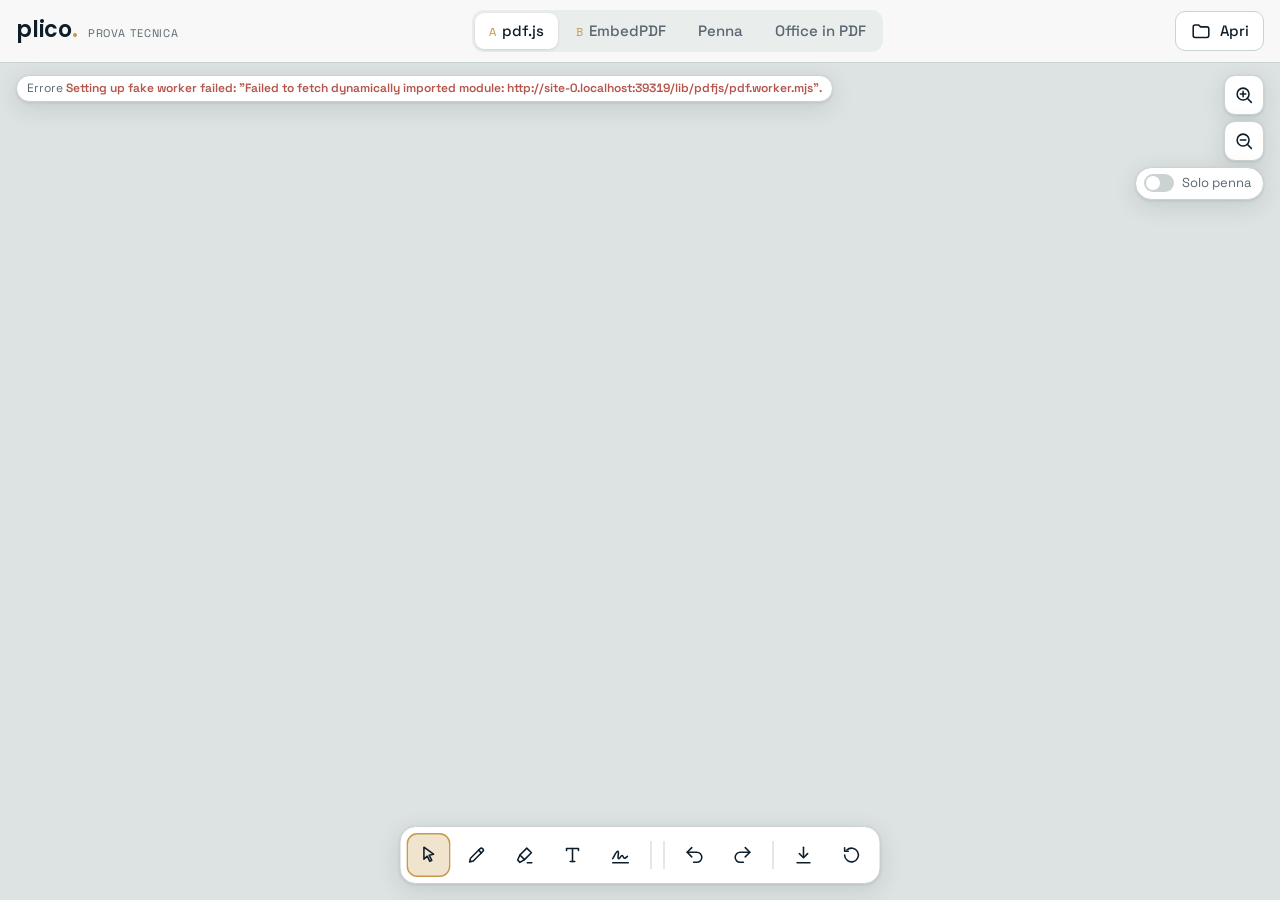
==== index.html @ c438a179 "v1.0" ====
<!doctype html><html><head><meta charset=utf8><meta name=viewport content="width=device-width,initial-scale=1,viewport-fit=cover"><style>:root{color-scheme:light;box-sizing:border-box;padding-top:env(safe-area-inset-top,0px);padding-bottom:env(safe-area-inset-bottom,0px)}html{scroll-padding-top:env(safe-area-inset-top,0px)}body{margin:0;padding:0;font:14px -apple-system,BlinkMacSystemFont,sans-serif;background:#fff;color:#000}img{max-width:100%}[hidden]:not([hidden=until-found i]){display:none!important}</style></head><body>
<title>plico prova tecnica</title>
<link rel="preconnect" href="https://fonts.googleapis.com">
<link rel="preconnect" href="https://fonts.gstatic.com" crossorigin>
<link rel="stylesheet" href="https://fonts.googleapis.com/css2?family=Poppins:wght@600&family=Space+Grotesk:wght@400;500;600&family=Space+Mono&display=swap">
<link rel="stylesheet" href="lib/pdfjs/pdf_viewer.css">
<style>
/* Layout: app a schermo intero. Barra fissa in alto, schede, area di lavoro.
   I visori PDF occupano tutto lo spazio; gli strumenti stanno in una barra flottante in basso. */
:root {
  --bg: #E9EDEC;          /* Nebbia */
  --desk: #DDE3E2;        /* piano su cui stanno i fogli */
  --surface: #F7F8F7;
  --raised: #FFFFFF;
  --ink: #0E1D2A;         /* Inchiostro */
  --mute: #5A6670;
  --line: #CAD2D2;
  --accent: #C99A4E;      /* Ottone */
  --accent-soft: #F0E4CE;
  --on-accent: #0E1D2A;
  --ok: #2F9184;          /* Verderame, solo stato */
  --warn: #B4544A;        /* Ruggine, solo stato */
  --shadow: 0 6px 24px rgba(14, 29, 42, .12), 0 1px 3px rgba(14, 29, 42, .10);
  --f-ui: "Space Grotesk", system-ui, sans-serif;
  --f-mono: "Space Mono", ui-monospace, monospace;
  --f-mark: "Poppins", "Space Grotesk", sans-serif;
  --r: 10px;
}
@media (prefers-color-scheme: dark) {
  :root:not([data-theme="light"]) {
    --bg: #0E1D2A; --desk: #0A1621; --surface: #13263A; --raised: #193049; --ink: #E9EDEC; --mute: #93A1AB;
    --line: #29405A; --accent: #E8A867; --accent-soft: #3A3226; --on-accent: #0E1D2A; --ok: #4FB3A5; --warn: #D47A70;
    --shadow: 0 6px 24px rgba(0, 0, 0, .45), 0 1px 3px rgba(0, 0, 0, .4); color-scheme: dark;
  }
}
:root[data-theme="dark"] {
  --bg: #0E1D2A; --desk: #0A1621; --surface: #13263A; --raised: #193049; --ink: #E9EDEC; --mute: #93A1AB;
  --line: #29405A; --accent: #E8A867; --accent-soft: #3A3226; --on-accent: #0E1D2A; --ok: #4FB3A5; --warn: #D47A70;
  --shadow: 0 6px 24px rgba(0, 0, 0, .45), 0 1px 3px rgba(0, 0, 0, .4); color-scheme: dark;
}
[hidden] { display: none !important; }
html, body { height: 100%; }
body { margin: 0; background: var(--bg); color: var(--ink); font: 15px/1.45 var(--f-ui); overflow: hidden; -webkit-tap-highlight-color: transparent; }
button, input, select { font: inherit; color: inherit; }
button { cursor: pointer; }
:focus-visible { outline: 2px solid var(--accent); outline-offset: 2px; }
svg.i { width: 22px; height: 22px; fill: none; stroke: currentColor; stroke-width: 1.7; stroke-linecap: round; stroke-linejoin: round; flex: none; }

.app { height: 100%; display: grid; grid-template-rows: auto minmax(0, 1fr); grid-template-columns: minmax(0, 1fr); }
.top { display: flex; align-items: center; gap: 12px; padding: 10px 16px; background: var(--surface); border-bottom: 1px solid var(--line); flex-wrap: wrap; position: relative; z-index: 5; }
.brand { display: flex; align-items: baseline; gap: 10px; min-width: 0; }
.mark { font: 600 22px/1 var(--f-mark); letter-spacing: -.01em; }
.mark b { color: var(--accent); font-weight: 600; }
.tag { font-size: 11px; letter-spacing: .08em; text-transform: uppercase; color: var(--mute); }
.tabs { display: flex; gap: 4px; padding: 3px; background: var(--bg); border-radius: 12px; margin-inline: auto; overflow-x: auto; max-width: 100%; }
.tabs button { border: 0; background: none; padding: 7px 14px; border-radius: 9px; white-space: nowrap; color: var(--mute); font-weight: 500; }
.tabs button[aria-selected="true"] { background: var(--raised); color: var(--ink); box-shadow: 0 1px 3px rgba(14,29,42,.12); }
.tabs .k { font-family: var(--f-mono); font-size: 12px; color: var(--accent); margin-right: 6px; }
.btn { display: inline-flex; align-items: center; gap: 8px; border: 1px solid var(--line); background: var(--raised); border-radius: 10px; padding: 8px 14px; font-weight: 500; }
.btn:hover { border-color: var(--accent); }
.btn.primary { background: var(--accent); border-color: var(--accent); color: var(--on-accent); }
.btn.small { padding: 5px 10px; font-size: 13px; border-radius: 8px; }
.btn[disabled] { opacity: .45; cursor: default; }
@media (max-width: 720px) { .tabs { order: 3; width: 100%; margin: 0; } .top .open { margin-left: auto; } }

main { position: relative; z-index: 0; isolation: isolate; min-height: 0; min-width: 0; }
.panel { position: absolute; inset: 0; display: none; }
.panel.on { display: block; }

/* Visore A */
.desk { position: absolute; inset: 0; background: var(--desk); }
#a-scroll { position: absolute; inset: 0; overflow: auto; }
#a-scroll .pdfViewer { padding-block: 16px 120px; }
#a-scroll .pdfViewer .page { box-shadow: 0 1px 4px rgba(14,29,42,.18); border: 0; margin: 12px auto; }
.solo-penna .annotationEditorLayer, .solo-penna .annotationEditorLayer * { touch-action: none !important; }
.status { position: absolute; top: 12px; left: 16px; z-index: 4; display: flex; gap: 8px; flex-wrap: wrap; max-width: calc(100% - 32px); pointer-events: none; }
.chip { background: var(--raised); border: 1px solid var(--line); border-radius: 999px; padding: 4px 10px; font-size: 12px; color: var(--mute); box-shadow: var(--shadow); pointer-events: auto; }
.chip b { color: var(--ink); font-weight: 600; font-variant-numeric: tabular-nums; }
.chip.ok b { color: var(--ok); }
.chip.warn b { color: var(--warn); }

.dock { position: absolute; left: 50%; bottom: 16px; transform: translateX(-50%); z-index: 6; display: flex; align-items: center; gap: 4px; padding: 6px; background: var(--raised); border: 1px solid var(--line); border-radius: 16px; box-shadow: var(--shadow); max-width: calc(100% - 32px); overflow-x: auto; }
.tool { border: 0; background: none; width: 44px; height: 44px; border-radius: 11px; display: grid; place-items: center; color: var(--ink); flex: none; }
.tool:hover { background: var(--bg); }
.tool[aria-pressed="true"] { background: var(--accent-soft); color: var(--ink); box-shadow: inset 0 0 0 1.5px var(--accent); }
.sep { width: 1px; height: 28px; background: var(--line); margin: 0 4px; flex: none; }
.sw { width: 28px; height: 28px; border-radius: 50%; border: 2px solid var(--raised); box-shadow: 0 0 0 1px var(--line); flex: none; padding: 0; }
.sw[aria-pressed="true"] { box-shadow: 0 0 0 2px var(--accent); }
.thick { width: 36px; height: 44px; border: 0; background: none; border-radius: 10px; display: grid; place-items: center; flex: none; }
.thick i { display: block; width: 18px; border-radius: 4px; background: var(--ink); }
.thick[aria-pressed="true"] { background: var(--accent-soft); }
.side { position: absolute; top: 12px; right: 16px; z-index: 4; display: flex; flex-direction: column; align-items: flex-end; gap: 6px; }
.side .tool { background: var(--raised); border: 1px solid var(--line); box-shadow: var(--shadow); width: 40px; height: 40px; }
.toggle { display: flex; align-items: center; gap: 8px; font-size: 13px; color: var(--mute); background: var(--raised); border: 1px solid var(--line); border-radius: 999px; padding: 6px 12px 6px 8px; box-shadow: var(--shadow); cursor: pointer; user-select: none; }
.toggle input { appearance: none; width: 30px; height: 18px; border-radius: 9px; background: var(--line); position: relative; margin: 0; cursor: pointer; transition: background .15s; }
.toggle input::after { content: ""; position: absolute; top: 2px; left: 2px; width: 14px; height: 14px; border-radius: 50%; background: var(--raised); transition: transform .15s; }
.toggle input:checked { background: var(--accent); }
.toggle input:checked::after { transform: translateX(12px); }

/* Visore B */
#b-host { position: absolute; inset: 0; }
#b-host > * { height: 100%; }

/* Penna */
.pen { position: absolute; inset: 0; display: grid; grid-template-columns: 300px 1fr; gap: 16px; padding: 16px; overflow: auto; }
@media (max-width: 760px) { .pen { grid-template-columns: 1fr; grid-template-rows: auto minmax(420px, 1fr); } }
.card { background: var(--surface); border: 1px solid var(--line); border-radius: 14px; padding: 16px; min-width: 0; }
.card h2 { font: 600 13px/1.2 var(--f-ui); letter-spacing: .08em; text-transform: uppercase; color: var(--mute); margin: 0 0 12px; }
.read { display: grid; grid-template-columns: auto 1fr; gap: 6px 14px; font-size: 14px; margin: 0; }
.read dt { color: var(--mute); }
.read dd { margin: 0; font-family: var(--f-mono); font-size: 13px; font-variant-numeric: tabular-nums; text-align: right; }
.bar { height: 6px; border-radius: 3px; background: var(--bg); overflow: hidden; margin-top: 4px; grid-column: 1 / -1; }
.bar i { display: block; height: 100%; width: 0; background: var(--accent); transition: width .05s linear; }
.flag { display: inline-block; padding: 1px 8px; border-radius: 999px; font-family: var(--f-ui); font-size: 12px; background: var(--bg); color: var(--mute); }
.flag.on { background: var(--accent-soft); color: var(--ink); box-shadow: inset 0 0 0 1px var(--accent); }
.try { margin: 14px 0 0; padding: 12px 0 0 18px; border-top: 1px solid var(--line); font-size: 13.5px; color: var(--mute); display: grid; gap: 6px; }
.pad-wrap { position: relative; background: var(--raised); border: 1px solid var(--line); border-radius: 14px; overflow: hidden; min-height: 360px; }
.pad-wrap canvas { position: absolute; inset: 0; width: 100%; height: 100%; touch-action: none; }
.pad-bar { position: absolute; top: 10px; left: 10px; right: 10px; display: flex; gap: 8px; flex-wrap: wrap; z-index: 2; pointer-events: none; }
.pad-bar > * { pointer-events: auto; }
.pad-hint { position: absolute; inset: auto 0 14px; text-align: center; color: var(--mute); font-size: 13px; pointer-events: none; }
.ruled { background-image: repeating-linear-gradient(to bottom, transparent 0 31px, var(--line) 31px 32px); background-position: 0 60px; }

/* Office */
.office { position: absolute; inset: 0; overflow: auto; padding: 16px; }
.office-in { max-width: 980px; margin: 0 auto; display: grid; gap: 16px; }
.lead { margin: 0; color: var(--mute); max-width: 68ch; }
.lead strong { color: var(--ink); font-weight: 600; }
.row-opts { display: flex; gap: 10px; flex-wrap: wrap; align-items: center; }
.groups { display: grid; grid-template-columns: repeat(auto-fit, minmax(270px, 1fr)); gap: 16px; }
.grp h3 { margin: 0 0 10px; font: 600 15px/1.2 var(--f-ui); display: flex; align-items: center; gap: 8px; }
.fmt { font: 600 10px/1 var(--f-mono); padding: 4px 6px; border-radius: 5px; color: #fff; letter-spacing: .04em; }
.fmt.docx { background: #3B6AA8; } .fmt.xlsx { background: #2F8259; } .fmt.pptx { background: #C0603D; }
.ex { display: grid; grid-template-columns: 1fr auto; gap: 2px 10px; padding: 10px 0; border-top: 1px solid var(--line); align-items: center; }
.ex:first-of-type { border-top: 0; }
.ex b { font-weight: 500; }
.ex small { color: var(--mute); font-size: 12.5px; grid-column: 1; }
.ex .btn { grid-row: 1 / 3; grid-column: 2; }
.res { display: grid; gap: 10px; }
.res-head { display: flex; align-items: center; gap: 10px; flex-wrap: wrap; }
.res-head h3 { margin: 0; font: 600 16px/1.3 var(--f-ui); }
.kpis { display: flex; gap: 8px; flex-wrap: wrap; }
.warns { margin: 0; padding: 0; list-style: none; display: grid; gap: 4px; font-size: 13px; max-height: 220px; overflow: auto; }
.warns li { display: grid; grid-template-columns: 110px 1fr; gap: 10px; padding: 6px 10px; background: var(--bg); border-radius: 8px; }
.warns li span { color: var(--mute); }
.warns li code { font-family: var(--f-mono); font-size: 12px; overflow-wrap: anywhere; }
.spin { width: 16px; height: 16px; border-radius: 50%; border: 2px solid var(--line); border-top-color: var(--accent); animation: sp 0.8s linear infinite; }
@keyframes sp { to { transform: rotate(360deg); } }
.src { font-size: 12.5px; color: var(--mute); margin: 0; }

/* Fogli modali */
.scrim { position: fixed; inset: 0; background: rgba(14, 29, 42, .35); z-index: 20; display: grid; place-items: center; padding: 16px; }
.sheet { background: var(--surface); border: 1px solid var(--line); border-radius: 16px; box-shadow: var(--shadow); width: min(460px, 100%); padding: 18px; display: grid; gap: 12px; max-height: 100%; overflow: auto; }
.sheet h2 { margin: 0; font: 600 18px/1.3 var(--f-ui); }
.choice { display: grid; grid-template-columns: auto 1fr; gap: 2px 12px; text-align: left; border: 1px solid var(--line); background: var(--raised); border-radius: 12px; padding: 12px 14px; align-items: center; }
.choice:hover { border-color: var(--accent); }
.choice svg { grid-row: 1 / 3; color: var(--accent); }
.choice small { color: var(--mute); }
.sig-pad { position: relative; height: 200px; background: var(--raised); border: 1px solid var(--line); border-radius: 12px; overflow: hidden; }
.sig-pad canvas { position: absolute; inset: 0; width: 100%; height: 100%; touch-action: none; }
.sig-pad::after { content: ""; position: absolute; left: 24px; right: 24px; bottom: 48px; border-bottom: 1px dashed var(--line); pointer-events: none; }
.sheet-actions { display: flex; gap: 8px; justify-content: flex-end; flex-wrap: wrap; }
.saved-sig { background: #fff; border: 1px solid var(--line); border-radius: 10px; padding: 8px; display: grid; place-items: center; min-height: 70px; }
.saved-sig img { max-height: 64px; }
.toast { position: fixed; left: 50%; bottom: 90px; transform: translateX(-50%); background: var(--ink); color: var(--bg); padding: 10px 16px; border-radius: 10px; font-size: 14px; z-index: 30; max-width: calc(100% - 32px); box-shadow: var(--shadow); }
@media (prefers-reduced-motion: reduce) { * { transition: none !important; animation: none !important; } }
</style>

<svg width="0" height="0" style="position:absolute" aria-hidden="true">
  <symbol id="i-read" viewBox="0 0 24 24"><path d="M7 3.5l10.5 7.6-4.8 1.1 2.9 5.6-2.1 1.1-2.9-5.6L7 16.6z"/></symbol>
  <symbol id="i-pen" viewBox="0 0 24 24"><path d="M4.5 19.5l4-1 10.3-10.3a2.1 2.1 0 0 0-3-3L5.5 15.5z"/><path d="M14.3 6.7l3 3"/></symbol>
  <symbol id="i-mark" viewBox="0 0 24 24"><path d="M14.5 4.5l5 5-7.5 7.5-5-5z"/><path d="M7 12l-2.5 5.5L7 20l5-3"/><path d="M15 20.5h5"/></symbol>
  <symbol id="i-text" viewBox="0 0 24 24"><path d="M5.5 7V5h13v2"/><path d="M12 5v14"/><path d="M9.5 19h5"/></symbol>
  <symbol id="i-sign" viewBox="0 0 24 24"><path d="M3.5 16c2-3.2 3.8-8 5.6-8 1.9 0-1.1 8 1 8 1.6 0 2-3.5 3.7-3.5 1.4 0 .9 3 2.6 3 1.2 0 2-1 3.1-2"/><path d="M3.5 20.5h17"/></symbol>
  <symbol id="i-undo" viewBox="0 0 24 24"><path d="M9 14L4 9l5-5"/><path d="M4 9h10.5a5.5 5.5 0 0 1 0 11H11"/></symbol>
  <symbol id="i-redo" viewBox="0 0 24 24"><path d="M15 14l5-5-5-5"/><path d="M20 9H9.5a5.5 5.5 0 0 0 0 11H13"/></symbol>
  <symbol id="i-save" viewBox="0 0 24 24"><path d="M12 3.5v11"/><path d="M7.5 10.5l4.5 4.5 4.5-4.5"/><path d="M5 20.5h14"/></symbol>
  <symbol id="i-reopen" viewBox="0 0 24 24"><path d="M4.5 12a7.5 7.5 0 1 0 2.4-5.5"/><path d="M4.5 4v4h4"/></symbol>
  <symbol id="i-zin" viewBox="0 0 24 24"><circle cx="11" cy="11" r="6.5"/><path d="M20 20l-4.4-4.4M11 8v6M8 11h6"/></symbol>
  <symbol id="i-zout" viewBox="0 0 24 24"><circle cx="11" cy="11" r="6.5"/><path d="M20 20l-4.4-4.4M8 11h6"/></symbol>
  <symbol id="i-open" viewBox="0 0 24 24"><path d="M3.5 7.5a2 2 0 0 1 2-2h4l2 2h7a2 2 0 0 1 2 2v7.5a2 2 0 0 1-2 2h-13a2 2 0 0 1-2-2z"/></symbol>
  <symbol id="i-doc" viewBox="0 0 24 24"><path d="M6.5 3.5h7l4 4v13h-11z"/><path d="M13.5 3.5v4h4M9 12h6M9 15.5h6"/></symbol>
  <symbol id="i-stack" viewBox="0 0 24 24"><path d="M7.5 3.5h9v14h-9z"/><path d="M5 6.5v14h9"/></symbol>
  <symbol id="i-upload" viewBox="0 0 24 24"><path d="M12 15.5v-11"/><path d="M7.5 9l4.5-4.5L16.5 9"/><path d="M5 19.5h14"/></symbol>
  <symbol id="i-trash" viewBox="0 0 24 24"><path d="M5 7h14M10 7V4.5h4V7M7 7l1 13h8l1-13"/></symbol>
  <symbol id="i-image" viewBox="0 0 24 24"><rect x="4" y="5" width="16" height="14" rx="2"/><circle cx="9" cy="10" r="1.6"/><path d="M5 17l4.5-4 3 2.5L15.5 12 19 15.5"/></symbol>
</svg>

<div class="app">
  <header class="top">
    <div class="brand"><span class="mark">plico<b>.</b></span><span class="tag">prova tecnica</span></div>
    <nav class="tabs" role="tablist" aria-label="Prove">
      <button role="tab" id="tab-a" data-tab="a"><span class="k">A</span>pdf.js</button>
      <button role="tab" id="tab-b" data-tab="b"><span class="k">B</span>EmbedPDF</button>
      <button role="tab" id="tab-penna" data-tab="penna">Penna</button>
      <button role="tab" id="tab-office" data-tab="office">Office in PDF</button>
    </nav>
    <button class="btn open" id="open-btn"><svg class="i"><use href="#i-open"/></svg>Apri</button>
  </header>

  <main>
    <!-- A: pdf.js con editor integrato -->
    <section class="panel" id="p-a" role="tabpanel" aria-labelledby="tab-a">
      <div class="desk" id="a-desk">
        <div id="a-scroll"><div id="a-pages" class="pdfViewer"></div></div>
      </div>
      <div class="status" id="a-status"><span class="chip">Caricamento del visore</span></div>
      <div class="side">
        <button class="tool" id="a-zin" title="Ingrandisci" aria-label="Ingrandisci"><svg class="i"><use href="#i-zin"/></svg></button>
        <button class="tool" id="a-zout" title="Riduci" aria-label="Riduci"><svg class="i"><use href="#i-zout"/></svg></button>
        <label class="toggle" title="Con Penna o Evidenziatore: la penna scrive, il dito scorre la pagina"><input type="checkbox" id="a-penonly">Solo penna</label>
      </div>
      <div class="dock" id="a-dock" role="toolbar" aria-label="Strumenti">
        <button class="tool" data-mode="NONE" aria-pressed="true" title="Leggi" aria-label="Leggi"><svg class="i"><use href="#i-read"/></svg></button>
        <button class="tool" data-mode="INK" aria-pressed="false" title="Penna" aria-label="Penna"><svg class="i"><use href="#i-pen"/></svg></button>
        <button class="tool" data-mode="HIGHLIGHT" aria-pressed="false" title="Evidenziatore" aria-label="Evidenziatore"><svg class="i"><use href="#i-mark"/></svg></button>
        <button class="tool" data-mode="FREETEXT" aria-pressed="false" title="Testo" aria-label="Testo"><svg class="i"><use href="#i-text"/></svg></button>
        <button class="tool" id="a-sign" title="Firma o immagine" aria-label="Firma o immagine"><svg class="i"><use href="#i-sign"/></svg></button>
        <span class="sep"></span>
        <span id="a-colors" style="display:flex;gap:6px;align-items:center"></span>
        <span id="a-thick" style="display:flex;gap:2px;align-items:center">
          <button class="thick" data-th="2" aria-pressed="true" title="Tratto sottile" aria-label="Tratto sottile"><i style="height:2px"></i></button>
          <button class="thick" data-th="6" aria-pressed="false" title="Tratto spesso" aria-label="Tratto spesso"><i style="height:5px"></i></button>
        </span>
        <span class="sep"></span>
        <button class="tool" id="a-undo" title="Annulla" aria-label="Annulla"><svg class="i"><use href="#i-undo"/></svg></button>
        <button class="tool" id="a-redo" title="Ripeti" aria-label="Ripeti"><svg class="i"><use href="#i-redo"/></svg></button>
        <span class="sep"></span>
        <button class="tool" id="a-save" title="Salva PDF" aria-label="Salva PDF"><svg class="i"><use href="#i-save"/></svg></button>
        <button class="tool" id="a-reopen" title="Riapri il PDF salvato" aria-label="Riapri il PDF salvato"><svg class="i"><use href="#i-reopen"/></svg></button>
      </div>
    </section>

    <!-- B: EmbedPDF con la sua interfaccia -->
    <section class="panel" id="p-b" role="tabpanel" aria-labelledby="tab-b">
      <div class="desk"><div id="b-host"></div></div>
      <div class="status" id="b-status" style="top:auto;bottom:16px;left:auto;right:16px;justify-content:flex-end"><span class="chip">Si carica quando apri la scheda</span></div>
    </section>

    <!-- Penna: diagnostica S Pen -->
    <section class="panel" id="p-penna" role="tabpanel" aria-labelledby="tab-penna">
      <div class="pen">
        <div class="card">
          <h2>Cosa legge il browser</h2>
          <dl class="read">
            <dt>Strumento</dt><dd id="r-type">nessuno</dd>
            <dt>Pressione</dt><dd id="r-press">0,00</dd>
            <div class="bar"><i id="r-pbar"></i></div>
            <dt>Inclinazione</dt><dd id="r-tilt">0° / 0°</dd>
            <dt>Area di contatto</dt><dd id="r-size">0 × 0 px</dd>
            <dt>Tasto laterale</dt><dd><span class="flag" id="r-btn">no</span></dd>
            <dt>Penna sospesa</dt><dd><span class="flag" id="r-hover">no</span></dd>
            <dt>Eventi al secondo</dt><dd id="r-hz">0</dd>
            <dt>Punti per evento</dt><dd id="r-coal">0,00</dd>
            <dt>Punti previsti</dt><dd id="r-pred">da verificare</dd>
            <dt>Codici grezzi</dt><dd id="r-raw">buttons 0, button 0</dd>
            <dt>Tocchi rifiutati</dt><dd id="r-rej">0</dd>
          </dl>
          <ol class="try">
            <li>Scrivi premendo piano e poi forte: il tratto cambia spessore?</li>
            <li>Avvicina la penna senza toccare: compare il cerchio e "Penna sospesa"?</li>
            <li>Tieni premuto il tasto laterale mentre tocchi: cancella?</li>
            <li>Appoggia il polso mentre scrivi: lascia segni?</li>
            <li>Scrivi veloce in corsivo: il tratto segue la punta senza ritardo?</li>
          </ol>
        </div>
        <div class="pad-wrap ruled" id="pad-wrap">
          <canvas id="pad"></canvas>
          <div class="pad-bar">
            <label class="toggle"><input type="checkbox" id="pad-penonly" checked>Solo penna</label>
            <label class="toggle"><input type="checkbox" id="pad-pressure" checked>Pressione</label>
            <label class="toggle"><input type="checkbox" id="pad-predict" checked>Punti previsti</label>
            <button class="btn small" id="pad-clear" style="margin-left:auto"><svg class="i" style="width:18px;height:18px"><use href="#i-trash"/></svg>Pulisci</button>
          </div>
          <div class="pad-hint">Scrivi qui con la S Pen. Il tasto laterale cancella.</div>
        </div>
      </div>
    </section>

    <!-- Office in PDF -->
    <section class="panel" id="p-office" role="tabpanel" aria-labelledby="tab-office">
      <div class="office"><div class="office-in">
        <p class="lead">Converte Word, Excel e PowerPoint in PDF <strong>dentro il browser</strong>, senza mandare il file a nessun server. Al primo uso scarica il convertitore (<span id="o-size">circa 10 MB</span>), poi resta in memoria finché la pagina è aperta.</p>
        <div class="row-opts">
          <label class="toggle"><input type="checkbox" id="o-fonts" checked>Font compatibili per Calibri, Arial, Times, Cambria (+6,60 MB)</label>
          <label class="btn" for="o-file"><svg class="i"><use href="#i-upload"/></svg>Converti un tuo file</label>
          <input type="file" id="o-file" accept=".docx,.xlsx,.pptx" hidden>
        </div>
        <div class="card res" id="o-res" hidden></div>
        <div class="groups" id="o-groups"></div>
        <p class="src">I file di esempio sono documenti reali pubblicati sul web, raccolti nell'archivio di prova open source di Apache POI. Servono solo per questa prova.</p>
      </div></div>
    </section>
  </main>
</div>

<input type="file" id="pdf-file" accept="application/pdf,.pdf,.docx,.xlsx,.pptx" hidden>
<input type="file" id="img-file" accept="image/png,image/jpeg,image/webp,image/svg+xml" hidden>

<script type="module">
const $ = (s, r = document) => r.querySelector(s);
const $$ = (s, r = document) => [...r.querySelectorAll(s)];
const nf = (n, d = 2) => Number(n).toLocaleString('it-IT', { minimumFractionDigits: d, maximumFractionDigits: d });
const sec = ms => nf(ms / 1000) + ' s';
const mb = b => nf(b / 1048576) + ' MB';
const abs = p => new URL(p, location.href).href;
function dataUrlToBlob(url) {
  const [head, b64] = url.split(',');
  const bin = atob(b64); const arr = new Uint8Array(bin.length);
  for (let i = 0; i < bin.length; i++) arr[i] = bin.charCodeAt(i);
  return new Blob([arr], { type: (head.match(/data:([^;]+)/) || [])[1] || 'image/png' });
}
const store = {
  get(k, d) { try { const v = localStorage.getItem('plico-prova:' + k); return v === null ? d : JSON.parse(v); } catch { return d; } },
  set(k, v) { try { localStorage.setItem('plico-prova:' + k, JSON.stringify(v)); } catch {} }
};
let toastT;
function toast(msg, ms = 2600) {
  let el = $('.toast');
  if (!el) { el = document.createElement('div'); el.className = 'toast'; el.setAttribute('role', 'status'); document.body.append(el); }
  el.textContent = msg; el.hidden = false; clearTimeout(toastT); toastT = setTimeout(() => { el.hidden = true; }, ms);
}
function chips(target, items) {
  target.replaceChildren(...items.map(([label, value, cls]) => {
    const c = document.createElement('span'); c.className = 'chip' + (cls ? ' ' + cls : '');
    c.append(label + (value !== undefined ? ' ' : '')); if (value !== undefined) { const b = document.createElement('b'); b.textContent = value; c.append(b); }
    return c;
  }));
}
function download(bytes, name) {
  const url = URL.createObjectURL(new Blob([bytes], { type: 'application/pdf' }));
  const a = document.createElement('a'); a.href = url; a.download = name; document.body.append(a); a.click(); a.remove();
  setTimeout(() => URL.revokeObjectURL(url), 60000);
  toast('Se il download non parte, sei nell\'anteprima in chat: usa la pagina pubblicata su GitHub.', 4200);
}

/* ---------- Documento corrente ---------- */
const DOCS = {
  prova: { name: 'Documento di prova', url: 'prova.pdf', hint: '4 pagine: contratto, appunti, tabella, testo' },
  lungo: { name: 'PDF lungo', url: 'esempi/contratto-lungo.pdf', hint: '175 pagine, per provare lo scorrimento' }
};
const cache = new Map();
const cur = { key: 'prova', name: DOCS.prova.name, bytes: null, ver: 0 };
async function fetchBytes(url) {
  if (cache.has(url)) return cache.get(url);
  const r = await fetch(url); if (!r.ok) throw new Error('File non trovato: ' + url);
  const b = await r.arrayBuffer(); cache.set(url, b); return b;
}
async function setDoc(key, name, bytes) {
  cur.key = key; cur.name = name; cur.bytes = bytes; cur.ver++;
  await showTab(tab === 'b' ? 'b' : 'a', true);
}

/* ---------- Schede ---------- */
let tab = null;
async function showTab(t, force = false) {
  if (tab === t && !force) return;
  tab = t;
  $$('.tabs button').forEach(b => b.setAttribute('aria-selected', String(b.dataset.tab === t)));
  $$('.panel').forEach(p => p.classList.toggle('on', p.id === 'p-' + t));
  store.set('tab', t);
  try { history.replaceState(null, '', '#' + t); } catch {}
  if (t === 'a') await syncA();
  if (t === 'b') await syncB();
  if (t === 'penna') pad.resize();
}
$$('.tabs button').forEach(b => b.addEventListener('click', () => showTab(b.dataset.tab)));

/* ---------- Apri ---------- */
function openSheet(build) {
  const scrim = document.createElement('div'); scrim.className = 'scrim';
  const sheet = document.createElement('div'); sheet.className = 'sheet'; sheet.setAttribute('role', 'dialog'); sheet.setAttribute('aria-modal', 'true');
  scrim.append(sheet); document.body.append(scrim);
  const close = () => { scrim.remove(); document.removeEventListener('keydown', onKey); };
  const onKey = e => { if (e.key === 'Escape') close(); };
  document.addEventListener('keydown', onKey);
  scrim.addEventListener('click', e => { if (e.target === scrim) close(); });
  build(sheet, close);
  return close;
}
function choice(icon, title, sub, onClick) {
  const b = document.createElement('button'); b.className = 'choice';
  b.innerHTML = `<svg class="i"><use href="#${icon}"/></svg><b></b><small></small>`;
  b.querySelector('b').textContent = title; b.querySelector('small').textContent = sub;
  b.addEventListener('click', onClick); return b;
}
$('#open-btn').addEventListener('click', () => openSheet((s, close) => {
  const where = tab === 'b' ? 'B' : 'A';
  s.innerHTML = `<h2>Apri in ${where}</h2>`;
  for (const [key, d] of Object.entries(DOCS)) {
    s.append(choice(key === 'lungo' ? 'i-stack' : 'i-doc', d.name, d.hint, async () => {
      close(); try { await setDoc(key, d.name, await fetchBytes(d.url)); } catch (e) { toast(e.message); }
    }));
  }
  s.append(choice('i-open', 'Un file dal dispositivo', 'PDF, Word, Excel o PowerPoint. Resta sul dispositivo, non viene caricato da nessuna parte', () => { close(); $('#pdf-file').click(); }));
}));
$('#pdf-file').addEventListener('change', async e => {
  const f = e.target.files[0]; e.target.value = ''; if (!f) return;
  const ext = f.name.split('.').pop().toLowerCase();
  const buf = await f.arrayBuffer();
  if (!FMT[ext]) { await setDoc('file:' + f.name + f.size, f.name, buf); return; }
  if (O.busy) { toast('Aspetta la fine della conversione in corso.'); return; }
  O.busy = true;
  toast('Converto ' + f.name + ' in PDF. Al primo uso scarica il convertitore.', 120000);
  try {
    const out = await officeToPdf(ext, buf);
    const bytes = out.pdf.buffer.slice(out.pdf.byteOffset, out.pdf.byteOffset + out.pdf.byteLength);
    await setDoc('conv:' + f.name + f.size, f.name.replace(/\.(docx|xlsx|pptx)$/i, '') + '.pdf', bytes);
    toast('Convertito in ' + sec(out.ms) + (out.warnings.length ? ', ' + out.warnings.length + ' avvisi (dettagli nella scheda Office)' : ''));
  } catch (err) {
    toast('Conversione non riuscita: ' + err.message, 6000);
  } finally { O.busy = false; }
});

/* ---------- A: pdf.js ---------- */
const A = { ready: null, lib: null, v: null, bus: null, doc: null, task: null, ver: -1, mode: 'NONE', color: {}, th: 2, saved: null };
const INK_COLORS = [['Inchiostro', '#0E1D2A'], ['Ruggine', '#B4544A'], ['Verderame', '#2F9184'], ['Blu', '#2E5E9E']];
const HL_COLORS = [['Giallo', '#F5DE8C'], ['Verde', '#BFE3CF'], ['Rosa', '#F3C4BE'], ['Azzurro', '#BFDCEB']];
async function ensureA() {
  if (A.ready) return A.ready;
  A.ready = (async () => {
    const lib = await import('./lib/pdfjs/pdf.min.mjs');
    globalThis.pdfjsLib = lib;
    const viewer = await import('./lib/pdfjs/pdf_viewer.mjs');
    lib.GlobalWorkerOptions.workerSrc = abs('lib/pdfjs/pdf.worker.mjs');
    A.lib = lib;
    A.bus = new viewer.EventBus();
    const link = new viewer.PDFLinkService({ eventBus: A.bus });
    A.v = new viewer.PDFViewer({
      container: $('#a-scroll'), viewer: $('#a-pages'), eventBus: A.bus, linkService: link,
      annotationEditorMode: lib.AnnotationEditorType.NONE,
      annotationEditorHighlightColors: HL_COLORS.map(([n, c]) => n.toLowerCase() + '=' + c).join(','),
      enableHighlightFloatingButton: false
    });
    A.link = link; link.setViewer(A.v);
    A.bus.on('pagesinit', () => { A.v.currentScaleValue = innerWidth < 900 ? 'page-width' : 'auto'; });
    A.bus.on('annotationeditormodechanged', ({ mode }) => { A.modeNum = mode; });
  })();
  return A.ready;
}
function waitBus(name) { return new Promise(res => { const f = e => { A.bus.off(name, f); res(e); }; A.bus.on(name, f); }); }
async function syncA() {
  await ensureA();
  if (A.ver === cur.ver) return;
  A.ver = cur.ver;
  if (!cur.bytes) { try { cur.bytes = await fetchBytes(DOCS.prova.url); } catch (e) { chips($('#a-status'), [[e.message]]); return; } }
  await openA(cur.bytes, cur.name);
}
async function openA(bytes, name) {
  chips($('#a-status'), [['Apro ' + name]]);
  const t0 = performance.now();
  try {
    if (A.doc) { A.v.setDocument(null); A.link.setDocument(null); await A.task?.destroy(); A.doc = null; }
    await setModeA('NONE', true);
    A.task = A.lib.getDocument({ data: new Uint8Array(bytes.slice(0)), standardFontDataUrl: abs('lib/pdfjs/standard_fonts/'), wasmUrl: abs('lib/pdfjs/wasm/') });
    A.doc = await A.task.promise;
    const rendered = waitBus('pagerendered');
    A.v.setDocument(A.doc); A.link.setDocument(A.doc);
    await rendered;
    const ms = performance.now() - t0;
    A.saved = null;
    chips($('#a-status'), [[name], ['Pagine', String(A.doc.numPages)], ['Prima pagina in', sec(ms), 'ok']]);
  } catch (e) {
    chips($('#a-status'), [['Errore', e.message, 'warn']]);
  }
}
async function setModeA(m, silent) {
  if (A.v && A.doc) {
    const target = A.lib.AnnotationEditorType[m];
    if (A.v.annotationEditorMode !== target) {
      const changed = waitBus('annotationeditormodechanged');
      A.v.annotationEditorMode = { mode: target };
      await Promise.race([changed, new Promise(r => setTimeout(r, 1500))]);
    }
  }
  A.mode = m;
  if (!silent) applyParamsA();
  $$('#a-dock .tool[data-mode]').forEach(b => b.setAttribute('aria-pressed', String(b.dataset.mode === m)));
  drawColorsA();
  $('#a-desk').classList.toggle('solo-penna', $('#a-penonly').checked && (m === 'INK' || m === 'HIGHLIGHT'));
}
function paletteA() { return A.mode === 'HIGHLIGHT' ? HL_COLORS : INK_COLORS; }
function drawColorsA() {
  const box = $('#a-colors'); box.replaceChildren();
  const show = A.mode === 'INK' || A.mode === 'HIGHLIGHT' || A.mode === 'FREETEXT';
  box.style.display = show ? 'flex' : 'none'; $('#a-thick').style.display = A.mode === 'INK' ? 'flex' : 'none';
  if (!show) return;
  const pal = paletteA(); const sel = A.color[A.mode] || pal[0][1];
  for (const [n, c] of pal) {
    const b = document.createElement('button'); b.className = 'sw'; b.style.background = c; b.title = n; b.setAttribute('aria-label', n);
    b.setAttribute('aria-pressed', String(c === sel));
    b.addEventListener('click', () => { A.color[A.mode] = c; applyParamsA(); drawColorsA(); });
    box.append(b);
  }
}
function applyParamsA() {
  if (!A.bus) return;
  const P = A.lib.AnnotationEditorParamsType;
  const send = (type, value) => A.bus.dispatch('switchannotationeditorparams', { source: null, type, value });
  const c = A.color[A.mode] || paletteA()[0][1];
  if (A.mode === 'INK') { send(P.INK_COLOR, c); send(P.INK_THICKNESS, A.th); send(P.INK_OPACITY, 1); }
  if (A.mode === 'HIGHLIGHT') send(P.HIGHLIGHT_COLOR, c);
  if (A.mode === 'FREETEXT') { send(P.FREETEXT_COLOR, c); send(P.FREETEXT_SIZE, 14); }
}
$$('#a-dock .tool[data-mode]').forEach(b => b.addEventListener('click', () => setModeA(b.dataset.mode)));
$$('#a-thick .thick').forEach(b => b.addEventListener('click', () => {
  A.th = Number(b.dataset.th); $$('#a-thick .thick').forEach(x => x.setAttribute('aria-pressed', String(x === b))); applyParamsA();
}));
$('#a-undo').addEventListener('click', () => A.bus?.dispatch('editingaction', { source: null, name: 'undo' }));
$('#a-redo').addEventListener('click', () => A.bus?.dispatch('editingaction', { source: null, name: 'redo' }));
$('#a-zin').addEventListener('click', () => { if (A.v) A.v.currentScale = Math.min(4, A.v.currentScale * 1.2); });
$('#a-zout').addEventListener('click', () => { if (A.v) A.v.currentScale = Math.max(0.3, A.v.currentScale / 1.2); });
$('#a-penonly').addEventListener('change', e => {
  store.set('penonly', e.target.checked);
  $('#a-desk').classList.toggle('solo-penna', e.target.checked && (A.mode === 'INK' || A.mode === 'HIGHLIGHT'));
});
$('#a-penonly').checked = store.get('penonly', false);
$('#a-save').addEventListener('click', async () => {
  if (!A.doc) return;
  try {
    const t0 = performance.now();
    const bytes = await A.doc.saveDocument();
    A.saved = bytes.slice(0);
    toast('PDF salvato in ' + sec(performance.now() - t0) + ', ' + mb(bytes.byteLength));
    download(bytes, (cur.name.replace(/\.pdf$/i, '') || 'documento') + ' - annotato.pdf');
  } catch (e) { toast('Salvataggio non riuscito: ' + e.message); }
});
$('#a-reopen').addEventListener('click', async () => {
  if (!A.saved) { toast('Prima salva il PDF con la freccia in giù.'); return; }
  const b = A.saved.buffer.slice(0); cur.bytes = b; cur.name = 'PDF salvato e riaperto'; cur.ver++; A.ver = cur.ver;
  await openA(b, cur.name);
  toast('Riaperto: prova a toccare le note in modalità Penna o Testo per vedere se restano modificabili.', 4500);
});
/* Solo penna: il dito scorre la pagina a mano, la penna arriva all'editor */
(() => {
  const desk = $('#a-desk'), sc = $('#a-scroll');
  let id = null, lx = 0, ly = 0;
  const active = () => desk.classList.contains('solo-penna');
  desk.addEventListener('pointerdown', e => {
    if (!active() || e.pointerType !== 'touch') return;
    e.stopPropagation(); if (id === null) { id = e.pointerId; lx = e.clientX; ly = e.clientY; }
  }, true);
  desk.addEventListener('pointermove', e => {
    if (!active() || e.pointerType !== 'touch') return;
    e.stopPropagation(); if (e.pointerId !== id) return;
    sc.scrollBy(lx - e.clientX, ly - e.clientY); lx = e.clientX; ly = e.clientY;
  }, true);
  const end = e => { if (e.pointerType === 'touch' && active()) e.stopPropagation(); if (e.pointerId === id) id = null; };
  desk.addEventListener('pointerup', end, true); desk.addEventListener('pointercancel', end, true);
})();

/* Firma */
$('#a-sign').addEventListener('click', () => openSheet((s, close) => {
  s.innerHTML = '<h2>Firma o immagine</h2>';
  const saved = store.get('firma', null);
  if (saved) {
    const box = document.createElement('div'); box.className = 'saved-sig';
    const img = new Image(); img.src = saved; img.alt = 'Firma salvata'; box.append(img);
    s.append(box, choice('i-sign', 'Usa la firma salvata', 'La metto al centro della pagina, poi la sposti e la ridimensioni', async () => {
      close(); await insertImageA(dataUrlToBlob(saved), 'firma.png');
    }));
  }
  s.append(choice('i-pen', saved ? 'Disegna una nuova firma' : 'Disegna la firma', 'Con la penna o il dito, poi resta salvata in questo browser', () => { close(); drawSignature(); }));
  s.append(choice('i-image', 'Carica un\'immagine', 'PNG, JPG, WebP o SVG', () => { close(); $('#img-file').click(); }));
}));
$('#img-file').addEventListener('change', async e => {
  const f = e.target.files[0]; e.target.value = ''; if (f) await insertImageA(f, f.name);
});
async function insertImageA(blob, name) {
  if (!A.doc) { toast('Apri prima un documento.'); return; }
  const file = blob instanceof File ? blob : new File([blob], name, { type: blob.type || 'image/png' });
  await setModeA('STAMP', true);
  A.bus.dispatch('switchannotationeditorparams', { source: null, type: A.lib.AnnotationEditorParamsType.CREATE, value: { bitmapFile: file } });
  $$('#a-dock .tool[data-mode]').forEach(b => b.setAttribute('aria-pressed', 'false'));
  toast('Trascina l\'immagine dove serve e usa gli angoli per ridimensionarla.');
}

/* ---------- Tratto a mano con perfect-freehand ---------- */
let getStroke;
const pfReady = import('./lib/perfect-freehand.mjs').then(m => { getStroke = m.getStroke || m.default; });
function strokePath(points, size, simulate) {
  const outline = getStroke(points, { size, thinning: 0.62, smoothing: 0.5, streamline: 0.35, simulatePressure: simulate, last: true });
  if (!outline.length) return null;
  const d = outline.reduce((acc, [x0, y0], i, arr) => { const [x1, y1] = arr[(i + 1) % arr.length]; acc.push(x0, y0, (x0 + x1) / 2, (y0 + y1) / 2); return acc; }, ['M', ...outline[0], 'Q']);
  d.push('Z'); return new Path2D(d.join(' '));
}
function makeInk(canvas, opts) {
  const ctx = canvas.getContext('2d');
  const st = { strokes: [], live: null, pred: [], dpr: 1, w: 0, h: 0, rejected: [] };
  function resize() {
    const r = canvas.getBoundingClientRect(); st.dpr = devicePixelRatio || 1; st.w = r.width; st.h = r.height;
    canvas.width = Math.round(r.width * st.dpr); canvas.height = Math.round(r.height * st.dpr); draw();
  }
  function draw() {
    ctx.setTransform(st.dpr, 0, 0, st.dpr, 0, 0); ctx.clearRect(0, 0, st.w, st.h);
    const ink = opts.color();
    for (const s of st.strokes) { if (!s.path) s.path = strokePath(s.pts, s.size, s.sim); if (s.path) { ctx.fillStyle = s.color || ink; ctx.fill(s.path); } }
    if (st.live && st.live.pts.length) {
      const p = strokePath(st.live.pts.concat(st.pred), st.live.size, st.live.sim); if (p) { ctx.fillStyle = ink; ctx.fill(p); }
    }
    for (const r of st.rejected) { ctx.strokeStyle = 'rgba(180,84,74,.55)'; ctx.lineWidth = 1.5; ctx.beginPath(); ctx.ellipse(r.x, r.y, Math.max(6, r.w / 2), Math.max(6, r.h / 2), 0, 0, Math.PI * 2); ctx.stroke(); }
    if (st.hover) { ctx.strokeStyle = 'rgba(201,154,78,.9)'; ctx.lineWidth = 1.5; ctx.beginPath(); ctx.arc(st.hover.x, st.hover.y, 7, 0, Math.PI * 2); ctx.stroke(); }
  }
  let raf = 0; const req = () => { if (!raf) raf = requestAnimationFrame(() => { raf = 0; draw(); }); };
  const pos = e => { const r = canvas.getBoundingClientRect(); return [e.clientX - r.left, e.clientY - r.top]; };
  const pt = e => { const [x, y] = pos(e); const p = opts.pressure() && e.pointerType === 'pen' ? e.pressure : 0.5; return [x, y, p]; };
  function erase(e) {
    const [x, y] = pos(e); const before = st.strokes.length;
    st.strokes = st.strokes.filter(s => !s.pts.some(([px, py]) => Math.hypot(px - x, py - y) < 14));
    if (st.strokes.length !== before) req();
  }
  let drawingId = null, erasing = false;
  canvas.addEventListener('pointerdown', e => {
    opts.onEvent?.(e, 'down');
    if (e.pointerType === 'touch' && opts.penOnly()) { st.rejected.push({ x: pos(e)[0], y: pos(e)[1], w: e.width, h: e.height }); opts.onReject?.(); req(); return; }
    if (drawingId !== null) return;
    canvas.setPointerCapture(e.pointerId); drawingId = e.pointerId;
    erasing = e.button === 5 || (e.buttons & 32) === 32 || (e.pointerType === 'pen' && (e.buttons & 2) === 2);
    st.hover = null;
    if (erasing) { erase(e); return; }
    st.live = { pts: [pt(e)], size: opts.size(), sim: !(opts.pressure() && e.pointerType === 'pen') }; st.pred = []; req();
  });
  canvas.addEventListener('pointermove', e => {
    opts.onEvent?.(e, 'move');
    if (e.pointerId !== drawingId) {
      if (e.pointerType === 'pen' && e.buttons === 0) { const [x, y] = pos(e); st.hover = { x, y }; req(); }
      return;
    }
    const list = e.getCoalescedEvents ? e.getCoalescedEvents() : [e];
    if (erasing || (e.pointerType === 'pen' && (e.buttons & 2) === 2)) { erasing = true; list.forEach(erase); return; }
    for (const c of (list.length ? list : [e])) st.live.pts.push(pt(c));
    st.pred = opts.predict() && e.getPredictedEvents ? e.getPredictedEvents().map(pt) : [];
    req();
  });
  const end = e => {
    opts.onEvent?.(e, 'up');
    if (e.pointerId !== drawingId) { if (e.type === 'pointerleave') { st.hover = null; req(); } return; }
    drawingId = null;
    if (st.live && st.live.pts.length) st.strokes.push({ ...st.live, color: opts.color() });
    st.live = null; st.pred = []; erasing = false; req(); opts.onStroke?.();
  };
  canvas.addEventListener('pointerup', end); canvas.addEventListener('pointercancel', end);
  canvas.addEventListener('pointerleave', e => { if (e.pointerType === 'pen') { st.hover = null; req(); } });
  canvas.addEventListener('contextmenu', e => e.preventDefault());
  return {
    resize, clear() { st.strokes = []; st.rejected = []; req(); }, st,
    toPNG() {
      if (!st.strokes.length) return null;
      let x0 = Infinity, y0 = Infinity, x1 = -Infinity, y1 = -Infinity;
      for (const s of st.strokes) for (const [x, y] of s.pts) { x0 = Math.min(x0, x); y0 = Math.min(y0, y); x1 = Math.max(x1, x); y1 = Math.max(y1, y); }
      const pad = 10, sc = 3, w = (x1 - x0 + pad * 2), h = (y1 - y0 + pad * 2);
      const c = document.createElement('canvas'); c.width = Math.ceil(w * sc); c.height = Math.ceil(h * sc);
      const k = c.getContext('2d'); k.setTransform(sc, 0, 0, sc, (-x0 + pad) * sc, (-y0 + pad) * sc); k.fillStyle = '#0E1D2A';
      for (const s of st.strokes) { const p = strokePath(s.pts, s.size, s.sim); if (p) k.fill(p); }
      return c.toDataURL('image/png');
    }
  };
}

/* ---------- Firma disegnata ---------- */
async function drawSignature() {
  await pfReady;
  openSheet((s, close) => {
    s.innerHTML = '<h2>Disegna la firma</h2><div class="sig-pad"><canvas></canvas></div><div class="sheet-actions"></div>';
    const ink = makeInk($('canvas', s), { penOnly: () => false, pressure: () => true, predict: () => true, size: () => 4, color: () => '#0E1D2A' });
    requestAnimationFrame(() => ink.resize());
    const act = $('.sheet-actions', s);
    const clear = document.createElement('button'); clear.className = 'btn'; clear.textContent = 'Cancella'; clear.onclick = () => ink.clear();
    const ok = document.createElement('button'); ok.className = 'btn primary'; ok.textContent = 'Salva e inserisci';
    ok.onclick = async () => {
      const url = ink.toPNG(); if (!url) { toast('La firma è vuota.'); return; }
      store.set('firma', url); close(); await insertImageA(dataUrlToBlob(url), 'firma.png');
    };
    act.append(clear, ok);
  });
}

/* ---------- Penna: diagnostica ---------- */
const R = { n: 0, pts: 0, t0: performance.now(), rej: 0, predOk: null };
const pad = (() => {
  let ink = null;
  const ready = pfReady.then(() => {
    ink = makeInk($('#pad'), {
      penOnly: () => $('#pad-penonly').checked, pressure: () => $('#pad-pressure').checked, predict: () => $('#pad-predict').checked,
      size: () => 7, color: () => getComputedStyle(document.documentElement).getPropertyValue('--ink').trim() || '#0E1D2A',
      onReject: () => { R.rej++; $('#r-rej').textContent = R.rej; },
      onEvent: readout
    });
    ink.resize();
  });
  return { resize: () => ready.then(() => ink.resize()), clear: () => ink?.clear() };
})();
const label = { pen: 'penna', touch: 'dito', mouse: 'mouse' };
let last = null, rafR = 0;
function readout(e, kind) {
  last = { e, kind };
  if (kind === 'move') {
    R.n++; R.pts += e.getCoalescedEvents ? Math.max(1, e.getCoalescedEvents().length) : 1;
    if (typeof e.getPredictedEvents !== 'function') R.predOk = false;
    else if (e.buttons && e.getPredictedEvents().length) R.predOk = true;
  }
  if (!rafR) rafR = requestAnimationFrame(paintReadout);
}
function paintReadout() {
  rafR = 0; if (!last) return; const { e, kind } = last;
  $('#r-type').textContent = label[e.pointerType] || e.pointerType || 'nessuno';
  $('#r-press').textContent = nf(e.pressure || 0); $('#r-pbar').style.width = Math.round((e.pressure || 0) * 100) + '%';
  $('#r-tilt').textContent = Math.round(e.tiltX || 0) + '° / ' + Math.round(e.tiltY || 0) + '°';
  $('#r-size').textContent = nf(e.width || 0, 0) + ' × ' + nf(e.height || 0, 0) + ' px';
  const side = e.pointerType === 'pen' && ((e.buttons & 2) === 2 || (e.buttons & 32) === 32 || e.button === 2 || e.button === 5);
  $('#r-btn').textContent = side ? 'premuto' : 'no'; $('#r-btn').classList.toggle('on', side);
  const hov = e.pointerType === 'pen' && e.buttons === 0 && kind === 'move';
  $('#r-hover').textContent = hov ? 'sì' : 'no'; $('#r-hover').classList.toggle('on', hov);
  $('#r-raw').textContent = 'buttons ' + e.buttons + ', button ' + e.button;
  $('#r-pred').textContent = R.predOk === true ? 'sì' : R.predOk === false ? 'no' : 'da verificare';
}
setInterval(() => {
  const dt = (performance.now() - R.t0) / 1000; if (dt <= 0) return;
  $('#r-hz').textContent = nf(R.n / dt, 0); $('#r-coal').textContent = nf(R.n ? R.pts / R.n : 0);
  R.n = 0; R.pts = 0; R.t0 = performance.now();
}, 1000);
$('#pad-clear').addEventListener('click', () => { pad.clear(); R.rej = 0; $('#r-rej').textContent = '0'; });
addEventListener('resize', () => { if (tab === 'penna') pad.resize(); });

/* ---------- B: EmbedPDF ---------- */
const B = { ready: null, dm: null, ver: -1, el: null };
const B_THEME = {
  light: {
    background: { app: '#DDE3E2', surface: '#F7F8F7', surfaceAlt: '#EEF1F0', elevated: '#FFFFFF', input: '#FFFFFF' },
    foreground: { primary: '#0E1D2A', secondary: '#33414D', muted: '#5A6670', onAccent: '#0E1D2A' },
    border: { default: '#CAD2D2', subtle: '#DDE3E2', strong: '#97A3A8' },
    accent: { primary: '#C99A4E', primaryHover: '#BA8B41', primaryActive: '#A97C35', primaryLight: '#F0E4CE', primaryForeground: '#0E1D2A' },
    interactive: { hover: '#E6EBEA', active: '#DDE3E2', selected: '#F0E4CE', focus: '#C99A4E', focusRing: '#F0E4CE' }
  },
  dark: {
    background: { app: '#0A1621', surface: '#13263A', surfaceAlt: '#0E1D2A', elevated: '#193049', input: '#0E1D2A' },
    foreground: { primary: '#E9EDEC', secondary: '#C2CCD2', muted: '#93A1AB', onAccent: '#0E1D2A' },
    border: { default: '#29405A', subtle: '#1D3348', strong: '#3E5874' },
    accent: { primary: '#E8A867', primaryHover: '#EDB57D', primaryActive: '#D99752', primaryLight: '#3A3226', primaryForeground: '#0E1D2A' },
    interactive: { hover: '#1D3348', active: '#24405A', selected: '#3A3226', focus: '#E8A867', focusRing: '#3A3226' }
  }
};
async function ensureB() {
  if (B.ready) return B.ready;
  B.ready = (async () => {
    chips($('#b-status'), [['Carico EmbedPDF']]);
    const t0 = performance.now();
    const mod = await import('./lib/embedpdf/embedpdf.js');
    const EmbedPDF = mod.default;
    B.el = EmbedPDF.init({
      type: 'container', target: $('#b-host'), worker: true, wasmUrl: abs('lib/embedpdf/pdfium.wasm'), tabBar: 'never',
      theme: { preference: 'system', light: B_THEME.light, dark: B_THEME.dark },
      fonts: { ui: { family: "'Space Grotesk', system-ui, sans-serif", stylesheetUrl: null } },
      annotations: { author: 'plico', colorPresets: ['#0E1D2A', '#B4544A', '#2F9184', '#2E5E9E', '#F5DE8C', '#BFE3CF', '#F3C4BE', '#BFDCEB'] }
    });
    const reg = await B.el.registry;
    B.dm = reg.getPlugin('document-manager').provides();
    B.initMs = performance.now() - t0;
  })();
  return B.ready;
}
async function syncB() {
  try { await ensureB(); } catch (e) { chips($('#b-status'), [['Errore', e.message, 'warn']]); B.ready = null; return; }
  if (B.ver === cur.ver) return;
  B.ver = cur.ver;
  if (!cur.bytes) cur.bytes = await fetchBytes(DOCS.prova.url);
  chips($('#b-status'), [['Apro ' + cur.name]]);
  const t0 = performance.now();
  try {
    await B.dm.closeAllDocuments().toPromise();
    const r = await B.dm.openDocumentBuffer({ buffer: cur.bytes.slice(0), name: cur.name, autoActivate: true }).toPromise();
    const ms = performance.now() - t0;
    const pages = B.dm.getDocument?.(r.documentId)?.pageCount;
    chips($('#b-status'), [[cur.name], ...(pages ? [['Pagine', String(pages)]] : []), ['Aperto in', sec(ms), 'ok'], ['Avvio motore', sec(B.initMs)]]);
  } catch (e) {
    chips($('#b-status'), [['Errore', String(e?.message || e?.reason?.message || e), 'warn']]);
  }
}

/* ---------- Office in PDF ---------- */
const EX = [
  { f: 'contratto-lungo.docx', t: 'Contratto lungo', d: '175 pagine, 21 tabelle, testo in russo', mb: 0.45 },
  { f: 'rapporto-statistico.docx', t: 'Rapporto statistico', d: '13 immagini e tabelle di dati', mb: 0.2 },
  { f: 'documento-grafici.docx', t: 'Documento con grafici', d: '6 grafici nativi di Word', mb: 0.13 },
  { f: 'formattazione-condizionale.xlsx', t: 'Formattazione condizionale', d: '18 fogli, barre dati, icone, immagini', mb: 0.62 },
  { f: 'foglio-grafici.xlsx', t: 'Grafici e immagini', d: 'grafico a torta, tabella pivot, foto', mb: 1.75 },
  { f: 'trenta-fogli.xlsx', t: 'Trenta fogli', d: '30 fogli di tracciati e tabelle', mb: 0.2 },
  { f: 'presentazione-elettronica.pptx', t: 'Presentazione tecnica', d: '34 slide, 35 immagini', mb: 1.86 },
  { f: 'presentazione-grafici.pptx', t: 'Presentazione con grafici', d: '16 slide, grafici e diagrammi', mb: 0.58 },
  { f: 'presentazione-conferenza.pptx', t: 'Presentazione di conferenza', d: '28 slide, 13 immagini', mb: 1.96 }
];
const FMT = { docx: 'Word', xlsx: 'Excel', pptx: 'PowerPoint' };
(() => {
  const g = $('#o-groups');
  for (const ext of ['docx', 'xlsx', 'pptx']) {
    const box = document.createElement('div'); box.className = 'card grp';
    box.innerHTML = `<h3><span class="fmt ${ext}">${ext.toUpperCase()}</span>${FMT[ext]}</h3>`;
    for (const x of EX.filter(x => x.f.endsWith(ext))) {
      const r = document.createElement('div'); r.className = 'ex';
      r.innerHTML = '<b></b><small></small><button class="btn small">Converti</button>';
      $('b', r).textContent = x.t; $('small', r).textContent = x.d + ', ' + nf(x.mb) + ' MB';
      $('button', r).addEventListener('click', async () => convert(x.t, ext, await fetchBytes('esempi/' + x.f)));
      box.append(r);
    }
    g.append(box);
  }
})();
$('#o-file').addEventListener('change', async e => {
  const f = e.target.files[0]; e.target.value = ''; if (!f) return;
  const ext = f.name.split('.').pop().toLowerCase();
  if (!FMT[ext]) { toast('Formato non supportato: servono .docx, .xlsx o .pptx.'); return; }
  convert(f.name, ext, await f.arrayBuffer());
});
const O = { w: null, seq: 0, pending: new Map(), fonts: false, busy: false };
function worker() {
  if (O.w) return O.w;
  O.w = new Worker(abs('lib/o2p/worker.js'), { type: 'module' });
  O.w.onmessage = ({ data }) => { const p = O.pending.get(data.id); if (p) { O.pending.delete(data.id); data.ok ? p.res(data) : p.rej(new Error(data.error)); } };
  O.w.onerror = e => { for (const p of O.pending.values()) p.rej(new Error(e.message || 'Il convertitore si è fermato')); O.pending.clear(); O.w = null; };
  return O.w;
}
function call(msg, transfer = []) { return new Promise((res, rej) => { const id = ++O.seq; O.pending.set(id, { res, rej }); worker().postMessage({ ...msg, id }, transfer); }); }
const KIND = { 'fallback-used': 'Sostituito', 'unsupported-element': 'Non supportato', 'partial-element': 'Parziale', 'parse-skipped': 'Saltato' };
async function officeToPdf(ext, buf) {
  const wantFonts = $('#o-fonts').checked;
  if (wantFonts !== O.fonts) { await call({ cmd: 'fonts', on: wantFonts }); O.fonts = wantFonts; }
  return call({ cmd: 'convert', format: ext, data: buf.slice(0) });
}
async function convert(title, ext, buf) {
  if (O.busy) { toast('Aspetta la fine della conversione in corso.'); return; }
  O.busy = true;
  const res = $('#o-res'); res.hidden = false;
  res.innerHTML = '<div class="res-head"><span class="spin"></span><h3></h3></div><div class="kpis"></div>';
  $('h3', res).textContent = title; const k = $('.kpis', res);
  const t0 = performance.now();
  const tick = setInterval(() => chips(k, [['Tempo', sec(performance.now() - t0)]]), 250);
  res.scrollIntoView({ block: 'nearest', behavior: 'smooth' });
  try {
    const wantFonts = $('#o-fonts').checked;
    const out = await officeToPdf(ext, buf);
    clearInterval(tick);
    const total = performance.now() - t0;
    let pages = '?';
    try { await ensureA(); const t = A.lib.getDocument({ data: out.pdf.slice(0) }); pages = String((await t.promise).numPages); await t.destroy(); } catch {}
    res.innerHTML = '<div class="res-head"><h3></h3></div><div class="kpis"></div><ul class="warns"></ul><div class="row-opts"></div>';
    $('h3', res).textContent = title + ' in PDF';
    chips($('.kpis', res), [
      ['Conversione', sec(out.ms), 'ok'],
      ...(out.initMs ? [['Avvio convertitore', sec(out.initMs)]] : []),
      ['Totale', sec(total)], ['Pagine', pages], ['PDF', mb(out.pdf.byteLength)],
      ['Font compatibili', wantFonts ? 'sì' : 'no'], ['Avvisi', String(out.warnings.length), out.warnings.length ? 'warn' : '']
    ]);
    const ul = $('.warns', res);
    const seen = new Set();
    for (const w of out.warnings) {
      const key = w.kind + w.message; if (seen.has(key)) continue; seen.add(key);
      const li = document.createElement('li'); li.innerHTML = '<span></span><code></code>';
      $('span', li).textContent = KIND[w.kind] || w.kind; $('code', li).textContent = w.message; ul.append(li);
    }
    if (!ul.children.length) ul.remove();
    const acts = $('.row-opts', res);
    const name = title.replace(/\.(docx|xlsx|pptx)$/i, '') + '.pdf';
    const mk = (txt, fn, primary) => { const b = document.createElement('button'); b.className = 'btn' + (primary ? ' primary' : ''); b.textContent = txt; b.onclick = fn; acts.append(b); };
    const bytes = out.pdf.buffer.slice(out.pdf.byteOffset, out.pdf.byteOffset + out.pdf.byteLength);
    mk('Apri in A', async () => { cur.key = 'conv'; cur.name = name; cur.bytes = bytes; cur.ver++; await showTab('a'); }, true);
    mk('Apri in B', async () => { cur.key = 'conv'; cur.name = name; cur.bytes = bytes; cur.ver++; await showTab('b'); });
    mk('Scarica PDF', () => download(new Uint8Array(bytes), name));
  } catch (e) {
    clearInterval(tick);
    res.innerHTML = '<div class="res-head"><h3></h3></div><p class="lead"></p>';
    $('h3', res).textContent = title + ': conversione non riuscita';
    $('p', res).textContent = e.message + ' (dopo ' + sec(performance.now() - t0) + ')';
  } finally { O.busy = false; }
}
fetch('lib/o2p/size.json').then(r => r.json()).then(j => { $('#o-size').textContent = mb(j.bytes); }).catch(() => {});
fetch('esempi/' + EX[0].f, { method: 'HEAD' }).then(r => { if (!r.ok) throw 0; }).catch(() => {
  $$('#o-groups .ex .btn').forEach(b => { b.disabled = true; b.title = 'Esempi non disponibili qui'; });
  $('.src').textContent = 'Qui gli esempi sono spenti perché questa anteprima non può ospitare file Word, Excel e PowerPoint. Nella versione su GitHub funzionano. Intanto puoi convertire un tuo file.';
});

/* ---------- Avvio ---------- */
addEventListener('hashchange', () => { const h = location.hash.slice(1); if (['a', 'b', 'penna', 'office'].includes(h)) showTab(h); });
const start = (location.hash || '').slice(1) || store.get('tab', 'a');
showTab(['a', 'b', 'penna', 'office'].includes(start) ? start : 'a');
</script>

</body></html>
---- lib/pdfjs/pdf_viewer.css ----
/* Copyright 2014 Mozilla Foundation
 *
 * Licensed under the Apache License, Version 2.0 (the "License");
 * you may not use this file except in compliance with the License.
 * You may obtain a copy of the License at
 *
 *     http://www.apache.org/licenses/LICENSE-2.0
 *
 * Unless required by applicable law or agreed to in writing, software
 * distributed under the License is distributed on an "AS IS" BASIS,
 * WITHOUT WARRANTIES OR CONDITIONS OF ANY KIND, either express or implied.
 * See the License for the specific language governing permissions and
 * limitations under the License.
 */

:root {
  --button-primary-bg-color: var(
    --button-background-color-primary,
    light-dark(#0060df, #0df)
  );
  --button-primary-fg-color: var(
    --button-text-color-primary,
    light-dark(#fbfbfe, #15141a)
  );
  --button-primary-border-color: var(--button-primary-bg-color);
  --button-primary-active-bg-color: var(
    --button-background-color-primary-active,
    light-dark(#054096, #aaf2ff)
  );
  --button-primary-active-fg-color: var(--button-primary-fg-color);
  --button-primary-active-border-color: var(--button-primary-active-bg-color);
  --button-primary-hover-bg-color: var(
    --button-background-color-primary-hover,
    light-dark(#0250bb, #80ebff)
  );
  --button-primary-hover-fg-color: var(--button-primary-fg-color);
  --button-primary-hover-border-color: var(--button-primary-hover-bg-color);
  --button-primary-disabled-bg-color: var(--button-primary-bg-color);
  --button-primary-disabled-border-color: var(--button-primary-border-color);
  --button-primary-disabled-fg-color: var(--button-primary-fg-color);

  --button-secondary-bg-color: var(
    --button-background-color,
    light-dark(rgb(21 20 26 / 0.07), rgb(251 251 254 / 0.07))
  );
  --button-secondary-fg-color: var(--text-color, light-dark(#15141a, #fbfbfe));
  --button-secondary-border-color: var(
    --button-border-color,
    var(--button-secondary-bg-color)
  );
  --button-secondary-active-bg-color: var(
    --button-background-color-active,
    light-dark(rgb(21 20 26 / 0.21), rgb(251 251 254 / 0.21))
  );
  --button-secondary-active-fg-color: var(--button-secondary-fg-color);
  --button-secondary-active-border-color: var(--button-secondary-bg-color);
  --button-secondary-hover-bg-color: var(
    --button-background-color-hover,
    light-dark(rgb(21 20 26 / 0.14), rgb(251 251 254 / 0.14))
  );
  --button-secondary-hover-fg-color: var(--button-secondary-fg-color);
  --button-secondary-hover-border-color: var(--button-secondary-hover-bg-color);
  --button-secondary-disabled-bg-color: var(--button-secondary-bg-color);
  --button-secondary-disabled-border-color: var(
    --button-secondary-border-color
  );
  --button-secondary-disabled-fg-color: var(--button-secondary-fg-color);
  --button-disabled-opacity: 0.4;
  --hover-filter: brightness(0.9);

  @media (prefers-color-scheme: dark) {
    --button-disabled-opacity: 0.6;
    --hover-filter: brightness(1.4);
  }

  @media screen and (forced-colors: active) {
    --button-primary-bg-color: var(
      --button-background-color-primary,
      ButtonText
    );
    --button-primary-fg-color: var(--button-text-color-primary, ButtonFace);
    --button-primary-border-color: var(
      --button-border-color-primary,
      ButtonText
    );
    --button-primary-active-bg-color: var(
      --button-background-color-primary-active,
      SelectedItem
    );
    --button-primary-active-fg-color: var(
      --button-text-color-primary-active,
      HighlightText
    );
    --button-primary-active-border-color: var(
      --button-border-color-primary-active,
      ButtonText
    );
    --button-primary-hover-bg-color: var(
      --button-background-color-primary-hover,
      SelectedItem
    );
    --button-primary-hover-fg-color: var(
      --button-text-color-primary-hover,
      HighlightText
    );
    --button-primary-hover-border-color: var(
      --button-border-color-primary-hover,
      SelectedItem
    );
    --button-primary-disabled-bg-color: var(
      --button-background-color-primary-disabled,
      GrayText
    );
    --button-primary-disabled-fg-color: var(
      --button-text-color-primary-disabled,
      ButtonFace
    );
    --button-primary-disabled-border-color: var(
      --button-border-color-primary-disabled,
      GrayText
    );

    --button-secondary-bg-color: var(--button-background-color, ButtonFace);
    --button-secondary-fg-color: var(--button-text-color, ButtonText);
    --button-secondary-border-color: var(--button-border-color, ButtonText);
    --button-secondary-active-bg-color: var(
      --button-background-color-active,
      HighlightText
    );
    --button-secondary-active-fg-color: var(
      --button-text-color-active,
      SelectedItem
    );
    --button-secondary-active-border-color: var(
      --button-border-color-active,
      ButtonText
    );
    --button-secondary-hover-bg-color: var(
      --button-background-color-hover,
      HighlightText
    );
    --button-secondary-hover-fg-color: var(
      --button-text-color-hover,
      SelectedItem
    );
    --button-secondary-hover-border-color: var(
      --button-border-color-hover,
      SelectedItem
    );
    --button-secondary-disabled-fg-color: var(
      --button-text-color-disabled,
      GrayText
    );
    --button-secondary-disabled-border-color: var(
      --button-border-color-disabled,
      GrayText
    );
    --button-disabled-opacity: 1;
    --hover-filter: none;
  }
}

.primaryButton,
.secondaryButton {
  border-radius: var(--button-border-radius, 4px);
  border: 1px solid;
  font: menu;
  font-weight: var(--button-font-weight, 590);
  font-size: var(--button-font-size, 13px);
  padding: var(--button-padding, 4px 16px);
  width: auto;
  min-height: var(--button-min-height, 32px);

  &:hover {
    cursor: pointer;
    filter: var(--hover-filter);
  }

  > span {
    color: inherit;
    font: inherit;
  }

  &:disabled {
    pointer-events: none;
  }
}

.primaryButton {
  color: var(--button-primary-fg-color);
  background-color: var(--button-primary-bg-color);
  border-color: var(--button-primary-border-color);
  opacity: 1;

  &:hover {
    color: var(--button-primary-hover-fg-color);
    background-color: var(--button-primary-hover-bg-color);
    border-color: var(--button-primary-hover-border-color);
  }

  &:active {
    color: var(--button-primary-active-fg-color);
    background-color: var(--button-primary-active-bg-color);
    border-color: var(--button-primary-active-border-color);
  }

  &:disabled {
    background-color: var(--button-primary-disabled-bg-color);
    border-color: var(--button-primary-disabled-border-color);
    color: var(--button-primary-disabled-fg-color);
    opacity: var(--button-disabled-opacity);
  }
}

.secondaryButton {
  color: var(--button-secondary-fg-color);
  background-color: var(--button-secondary-bg-color);
  border-color: var(--button-secondary-border-color);

  &:hover {
    color: var(--button-secondary-hover-fg-color);
    background-color: var(--button-secondary-hover-bg-color);
    border-color: var(--button-secondary-hover-border-color);
  }

  &:active {
    color: var(--button-secondary-active-fg-color);
    background-color: var(--button-secondary-active-bg-color);
    border-color: var(--button-secondary-active-border-color);
  }

  &:disabled {
    background-color: var(--button-secondary-disabled-bg-color);
    border-color: var(--button-secondary-disabled-border-color);
    color: var(--button-secondary-disabled-fg-color);
    opacity: var(--button-disabled-opacity);
  }
}

.messageBar {
  --closing-button-icon: url(images/messageBar_closingButton.svg);
  --message-bar-close-button-color: var(--text-primary-color);
  --message-bar-close-button-color-hover: var(--text-primary-color);
  --message-bar-close-button-border-radius: var(--border-radius-small, 4px);
  --message-bar-close-button-border: none;
  --message-bar-close-button-hover-bg-color: var(
    --button-background-color-hover,
    light-dark(rgb(21 20 26 / 0.14), rgb(251 251 254 / 0.14))
  );
  --message-bar-close-button-active-bg-color: var(
    --button-background-color-active,
    light-dark(rgb(21 20 26 / 0.21), rgb(251 251 254 / 0.21))
  );
  --message-bar-close-button-focus-bg-color: var(
    --button-background-color,
    light-dark(rgb(21 20 26 / 0.07), rgb(251 251 254 / 0.07))
  );

  @media screen and (forced-colors: active) {
    --message-bar-close-button-color: var(--button-text-color, ButtonText);
    --message-bar-close-button-border: 1px solid
      var(--button-border-color, ButtonText);
    --message-bar-close-button-hover-bg-color: var(
      --button-background-color-hover,
      SelectedItemText
    );
    --message-bar-close-button-active-bg-color: var(
      --button-background-color-hover,
      SelectedItemText
    );
    --message-bar-close-button-focus-bg-color: var(
      --button-background-color-hover,
      SelectedItemText
    );
    --message-bar-close-button-color-hover: var(
      --button-text-color-hover,
      SelectedItem
    );
  }

  display: flex;
  position: relative;
  padding: 8px 8px 8px 16px;
  flex-direction: column;
  justify-content: center;
  align-items: center;
  gap: 8px;
  -webkit-user-select: none;
     -moz-user-select: none;
          user-select: none;
  border-radius: var(--border-radius-small, 4px);

  border: 1px solid var(--message-bar-border-color);
  background: var(--message-bar-bg-color);
  color: var(--message-bar-fg-color);

  > div {
    display: flex;
    align-items: flex-start;
    gap: 8px;
    align-self: stretch;

    &::before {
      content: "";
      display: inline-block;
      width: 16px;
      height: 16px;
      -webkit-mask-image: var(--message-bar-icon);
              mask-image: var(--message-bar-icon);
      -webkit-mask-size: cover;
              mask-size: cover;
      background-color: var(--message-bar-icon-color);
      flex-shrink: 0;
    }
  }

  button {
    cursor: pointer;

    &:focus-visible {
      outline: var(--focus-ring-outline);
      outline-offset: 2px;
    }
  }

  .closeButton {
    width: 32px;
    height: 32px;
    background: none;
    border-radius: var(--message-bar-close-button-border-radius);
    border: var(--message-bar-close-button-border);

    display: flex;
    align-items: center;
    justify-content: center;

    &::before {
      content: "";
      display: inline-block;
      width: 16px;
      height: 16px;
      -webkit-mask-image: var(--closing-button-icon);
              mask-image: var(--closing-button-icon);
      -webkit-mask-size: cover;
              mask-size: cover;
      background-color: var(--message-bar-close-button-color);
    }

    &:is(:hover, :active, :focus)::before {
      background-color: var(--message-bar-close-button-color-hover);
    }

    &:hover {
      background-color: var(--message-bar-close-button-hover-bg-color);
    }

    &:active {
      background-color: var(--message-bar-close-button-active-bg-color);
    }

    &:focus {
      background-color: var(--message-bar-close-button-focus-bg-color);
    }

    > span {
      display: inline-block;
      width: 0;
      height: 0;
      overflow: hidden;
    }
  }
}

#editorUndoBar {
  --message-bar-icon: url(images/messageBar_info.svg);
  --message-bar-icon-color: light-dark(#0060df, #73a7f3);
  --message-bar-bg-color: light-dark(#deeafc, #003070);
  --message-bar-fg-color: var(--text-primary-color);
  --message-bar-border-color: light-dark(
    rgb(0 0 0 / 0.08),
    rgb(255 255 255 / 0.08)
  );

  @media screen and (forced-colors: active) {
    --message-bar-icon-color: CanvasText;
    --message-bar-bg-color: Canvas;
    --message-bar-border-color: CanvasText;
  }

  position: fixed;
  top: 50px;
  left: 50%;
  transform: translateX(-50%);
  z-index: 10;

  padding-block: 8px;
  padding-inline: 16px 8px;

  font: menu;
  font-size: 15px;

  cursor: default;

  button {
    cursor: pointer;
  }

  #editorUndoBarUndoButton {
    margin-inline-start: 8px;
    border-color: var(--color-accent-primary, light-dark(#0060df, #0df));
  }

  > div {
    align-items: center;
  }
}

.dialog {
  --dialog-bg-color: var(--background-color-canvas, light-dark(white, #1c1b22));
  --dialog-border-color: var(
    --background-color-canvas,
    light-dark(white, #1c1b22)
  );
  --dialog-shadow: 0 2px 14px 0 light-dark(rgb(58 57 68 / 0.2), #15141a);
  --text-secondary-color: light-dark(#5b5b66, #cfcfd8);
  --separator-color: light-dark(#f0f0f4, #52525e);
  --textarea-border-color: var(--border-color-interactive, #8f8f9d);
  --textarea-bg-color: light-dark(white, #42414d);
  --textarea-fg-color: var(--text-secondary-color);

  --input-text-bg-color: light-dark(white, #42414d);
  --input-text-fg-color: var(--text-primary-color);

  @media screen and (forced-colors: active) {
    --dialog-bg-color: var(--background-color-canvas, Canvas);
    --dialog-border-color: var(--border-color, CanvasText);
    --dialog-shadow: none;
    --text-secondary-color: CanvasText;
    --separator-color: CanvasText;

    --textarea-border-color: ButtonBorder;
    --textarea-bg-color: Field;
    --textarea-fg-color: ButtonText;

    --input-text-bg-color: Field;
    --input-text-fg-color: FieldText;
  }

  font: message-box;
  font-size: 13px;
  font-weight: 400;
  line-height: 150%;
  border-radius: var(--border-radius-medium, 4px);
  padding: 12px 16px;
  border: 1px solid var(--dialog-border-color);
  background: var(--dialog-bg-color);
  color: var(--text-primary-color);
  box-shadow: var(--dialog-shadow);

  .mainContainer {
    *:focus-visible {
      outline: var(--focus-ring-outline);
      outline-offset: 2px;
    }

    .title {
      display: flex;
      width: auto;
      flex-direction: column;
      justify-content: flex-end;
      align-items: flex-start;
      gap: 12px;

      > span {
        font-size: 13px;
        font-style: normal;
        font-weight: 590;
        line-height: 150%;
      }
    }

    .dialogSeparator {
      width: 100%;
      height: 0;
      margin-block: 4px;
      border-top: 1px solid var(--separator-color);
      border-bottom: none;
    }

    .dialogButtonsGroup {
      display: flex;
      gap: 12px;
      align-self: flex-end;
    }
    input:is([type="checkbox"], [type="radio"]) {
      accent-color: var(--color-accent-primary, light-dark(#0060df, #0df));
      width: var(--checkbox-size, 16px);
      height: var(--checkbox-size, 16px);
    }

    .radio {
      display: flex;
      flex-direction: column;
      align-items: flex-start;
      gap: 4px;

      > .radioButton {
        display: flex;
        gap: 8px;
        align-self: stretch;
        align-items: center;
      }

      > .radioLabel {
        display: flex;
        padding-inline-start: 24px;
        align-items: flex-start;
        gap: 10px;
        align-self: stretch;

        > span {
          flex: 1 0 0;
          font-size: 11px;
          color: var(--text-secondary-color);
        }
      }
    }

    button:not(:is(.toggle-button, .closeButton, .clearInputButton)) {
      border-radius: var(--button-border-radius, 4px);
      border-width: 1px;
      border-style: solid;
      font: menu;
      font-weight: var(--button-font-weight, 590);
      font-size: var(--button-font-size, 13px);
      padding: var(--button-padding, 4px 16px);
      width: auto;
      min-height: var(--button-min-height, 32px);

      &:hover {
        cursor: pointer;
        filter: var(--hover-filter);
      }

      > span {
        color: inherit;
        font: inherit;
      }
      &:disabled {
        pointer-events: none;
      }
    }

    a {
      color: var(--link-fg-color);

      &:hover {
        color: var(--link-hover-fg-color);
      }
    }

    textarea {
      font: inherit;
      padding: 8px;
      resize: none;
      margin: 0;
      box-sizing: border-box;
      border-radius: var(--border-radius-small, 4px);
      border: 1px solid var(--textarea-border-color);
      background: var(--textarea-bg-color);
      color: var(--textarea-fg-color);

      &:focus {
        outline-offset: 0;
        border-color: transparent;
      }

      &:disabled {
        pointer-events: none;
        opacity: 0.4;
      }
    }

    input[type="text"] {
      background-color: var(--input-text-bg-color);
      color: var(--input-text-fg-color);
    }

    .messageBar {
      --message-bar-bg-color: light-dark(#ffebcd, #5a3100);
      --message-bar-fg-color: light-dark(#15141a, #fbfbfe);
      --message-bar-border-color: light-dark(
        rgb(0 0 0 / 0.08),
        rgb(255 255 255 / 0.08)
      );
      --message-bar-icon: url(images/messageBar_warning.svg);
      --message-bar-icon-color: light-dark(#cd411e, #e49c49);

      @media screen and (forced-colors: active) {
        --message-bar-bg-color: HighlightText;
        --message-bar-fg-color: CanvasText;
        --message-bar-border-color: CanvasText;
        --message-bar-icon-color: CanvasText;
      }

      align-self: stretch;

      > div {
        &::before,
        > div {
          margin-block: 4px;
        }

        > div {
          display: flex;
          flex-direction: column;
          align-items: flex-start;
          gap: 8px;
          flex: 1 0 0;

          .title {
            font-size: 13px;
            font-weight: 590;
          }

          .description {
            font-size: 13px;
          }
        }
      }
    }

    .toggler {
      display: flex;
      align-items: center;
      gap: 8px;
      align-self: stretch;

      > .togglerLabel {
        -webkit-user-select: none;
           -moz-user-select: none;
                user-select: none;
      }
    }
  }
}

.textLayer {
  color-scheme: only light;

  position: absolute;
  text-align: initial;
  inset: 0;
  overflow: clip;
  opacity: 1;
  line-height: 1;
  letter-spacing: normal;
  word-spacing: normal;
  -webkit-text-size-adjust: none;
     -moz-text-size-adjust: none;
          text-size-adjust: none;
  forced-color-adjust: none;
  transform-origin: 0 0;
  caret-color: CanvasText;
  z-index: 0;

  &.highlighting {
    touch-action: none;
  }

  :is(span, br) {
    color: transparent;
    position: absolute;
    white-space: pre;
    cursor: text;
    transform-origin: 0% 0%;
    -webkit-user-select: text;
       -moz-user-select: text;
            user-select: text;
  }
  --min-font-size: 1;
  --text-scale-factor: calc(var(--total-scale-factor) * var(--min-font-size));
  --min-font-size-inv: calc(1 / var(--min-font-size));

  > :not(.markedContent),
  .markedContent span:not(.markedContent) {
    z-index: 1;

    --font-height: 0;
    font-size: calc(var(--text-scale-factor) * var(--font-height));

    --scale-x: 1;
    --rotate: 0deg;
    transform: rotate(var(--rotate)) scaleX(var(--scale-x))
      scale(var(--min-font-size-inv));
  }

  .markedContent {
    display: contents;
  }

  span[role="img"] {
    -webkit-user-select: none;
       -moz-user-select: none;
            user-select: none;
    cursor: default;
  }

  .highlight {
    --highlight-bg-color: rgb(180 0 170 / 0.25);
    --highlight-selected-bg-color: rgb(0 100 0 / 0.25);
    --highlight-backdrop-filter: none;
    --highlight-selected-backdrop-filter: none;

    @media screen and (forced-colors: active) {
      --highlight-bg-color: transparent;
      --highlight-selected-bg-color: transparent;
      --highlight-backdrop-filter: var(--hcm-highlight-filter);
      --highlight-selected-backdrop-filter: var(
        --hcm-highlight-selected-filter
      );
    }

    margin: -1px;
    padding: 1px;
    background-color: var(--highlight-bg-color);
    backdrop-filter: var(--highlight-backdrop-filter);
    border-radius: 4px;

    &.appended {
      position: initial;
    }

    &.begin {
      border-radius: 4px 0 0 4px;
    }

    &.end {
      border-radius: 0 4px 4px 0;
    }

    &.middle {
      border-radius: 0;
    }

    &.selected {
      background-color: var(--highlight-selected-bg-color);
      backdrop-filter: var(--highlight-selected-backdrop-filter);
      scroll-margin-top: 50px;
    }
  }

  ::-moz-selection {
    background: rgba(0 0 255 / 0.25);
    background: color-mix(in srgb, AccentColor, transparent 50%);
    color: transparent;
  }

  ::selection {
    background: rgba(0 0 255 / 0.25);
    background: color-mix(in srgb, AccentColor, transparent 50%);
    color: transparent;
  }

  &.selectionRendering {
    ::-moz-selection {
      background: transparent;
      color: transparent;
    }
    ::selection {
      background: transparent;
      color: transparent;
    }
  }
  br::-moz-selection {
    background: transparent;
  }
  br::selection {
    background: transparent;
  }

  .endOfContent {
    display: block;
    position: absolute;
    inset: 100% 0 0;
    z-index: 0;
    cursor: default;
    -webkit-user-select: none;
       -moz-user-select: none;
            user-select: none;
  }

  &.selecting .endOfContent {
    top: 0;
  }
}

.textLayerImages {
  position: absolute;
  inset: 0;
  -webkit-user-select: none;
     -moz-user-select: none;
          user-select: none;

  canvas {
    position: absolute;
    transform-origin: 0% 0%;
  }
}

.annotationLayer {
  color-scheme: only light;

  --annotation-unfocused-field-background: url("data:image/svg+xml;charset=UTF-8,<svg width='1px' height='1px' xmlns='http://www.w3.org/2000/svg'><rect width='100%' height='100%' style='fill:rgba(0, 54, 255, 0.13);'/></svg>");
  --annotation-unfocused-field-filter: url("data:image/svg+xml;charset=UTF-8,<svg xmlns='http://www.w3.org/2000/svg'><filter id='pdfjsFillableField' x='0%' y='0%' width='100%' height='100%' color-interpolation-filters='sRGB'><feFlood flood-color='rgb(0,54,255)' flood-opacity='0.13' result='f'/><feComposite in='f' in2='SourceGraphic' operator='over'/></filter></svg>#pdfjsFillableField");
  --input-focus-border-color: Highlight;
  --input-focus-outline: 1px solid Canvas;
  --input-unfocused-border-color: transparent;
  --input-disabled-border-color: transparent;
  --input-hover-border-color: black;
  --link-outline: none;

  @media screen and (forced-colors: active) {
    --input-focus-border-color: CanvasText;
    --input-unfocused-border-color: ActiveText;
    --input-disabled-border-color: GrayText;
    --input-hover-border-color: Highlight;
    --link-outline: 1.5px solid LinkText;

    .textWidgetAnnotation :is(input, textarea):required,
    .choiceWidgetAnnotation select:required,
    .buttonWidgetAnnotation:is(.checkBox, .radioButton) input:required {
      outline: 1.5px solid selectedItem;
    }

    .linkAnnotation {
      outline: var(--link-outline);

      &:hover {
        backdrop-filter: var(--hcm-highlight-filter);
      }

      & > a:hover {
        opacity: 0 !important;
        background: none !important;
        box-shadow: none;
      }
    }

    .popupAnnotation .popup {
      outline: calc(1.5px * var(--total-scale-factor)) solid CanvasText !important;
      background-color: ButtonFace !important;
      color: ButtonText !important;
    }

    .highlightArea:hover::after {
      position: absolute;
      top: 0;
      left: 0;
      width: 100%;
      height: 100%;
      backdrop-filter: var(--hcm-highlight-filter);
      content: "";
      pointer-events: none;
    }

    .popupAnnotation.focused .popup {
      outline: calc(3px * var(--total-scale-factor)) solid Highlight !important;
    }
  }

  position: absolute;
  top: 0;
  left: 0;
  pointer-events: none;
  transform-origin: 0 0;

  &[data-main-rotation="90"] .norotate {
    transform: rotate(270deg) translateX(-100%);
  }
  &[data-main-rotation="180"] .norotate {
    transform: rotate(180deg) translate(-100%, -100%);
  }
  &[data-main-rotation="270"] .norotate {
    transform: rotate(90deg) translateY(-100%);
  }

  &.disabled {
    section,
    .popup {
      pointer-events: none;
    }
  }

  .annotationContent {
    position: absolute;
    width: 100%;
    height: 100%;
    pointer-events: none;

    &.freetext {
      background: transparent;
      border: none;
      inset: 0;
      overflow: visible;
      white-space: nowrap;
      font: 10px sans-serif;
      line-height: 1.35;
    }
  }

  section {
    position: absolute;
    text-align: initial;
    pointer-events: auto;
    box-sizing: border-box;
    transform-origin: 0 0;
    -webkit-user-select: none;
       -moz-user-select: none;
            user-select: none;

    &:has(div.annotationContent) {
      canvas.annotationContent {
        display: none;
      }
    }

    .overlaidText {
      position: absolute;
      top: 0;
      left: 0;
      width: 0;
      height: 0;
      display: inline-block;
      overflow: hidden;
    }
  }
  .hasOwnCanvas:not(.sandboxModified) :is(input, textarea) {
    display: none;
  }

  .hasOwnCanvas.sandboxModified canvas.annotationContent {
    display: none;
  }

  .textLayer.selecting ~ & section {
    pointer-events: none;
  }

  :is(.linkAnnotation, .buttonWidgetAnnotation.pushButton) > a {
    position: absolute;
    font-size: 1em;
    top: 0;
    left: 0;
    width: 100%;
    height: 100%;
  }

  :is(.linkAnnotation, .buttonWidgetAnnotation.pushButton):not(.hasBorder)
    > a:hover {
    opacity: 0.2;
    background-color: rgb(255 255 0);
  }

  .linkAnnotation.hasBorder:hover {
    background-color: rgb(255 255 0 / 0.2);
  }

  .hasBorder {
    background-size: 100% 100%;
  }

  .textAnnotation img {
    position: absolute;
    cursor: pointer;
    width: 100%;
    height: 100%;
    top: 0;
    left: 0;
  }

  .textWidgetAnnotation :is(input, textarea),
  .choiceWidgetAnnotation select,
  .buttonWidgetAnnotation:is(.checkBox, .radioButton) input {
    background-image: var(--annotation-unfocused-field-background);
    border: 2px solid var(--input-unfocused-border-color);
    box-sizing: border-box;
    font: calc(9px * var(--total-scale-factor)) sans-serif;
    height: 100%;
    margin: 0;
    vertical-align: top;
    width: 100%;
  }

  .textWidgetAnnotation :is(input, textarea):required,
  .choiceWidgetAnnotation select:required,
  .buttonWidgetAnnotation:is(.checkBox, .radioButton) input:required {
    outline: 1.5px solid red;
  }

  .choiceWidgetAnnotation select option {
    padding: 0;
  }

  .textWidgetAnnotation textarea {
    resize: none;
  }

  .textWidgetAnnotation :is(input, textarea)[disabled],
  .choiceWidgetAnnotation select[disabled],
  .buttonWidgetAnnotation:is(.checkBox, .radioButton) input[disabled] {
    background: none;
    border: 2px solid var(--input-disabled-border-color);
    cursor: not-allowed;
  }

  .textWidgetAnnotation :is(input, textarea):hover,
  .choiceWidgetAnnotation select:hover,
  .buttonWidgetAnnotation:is(.checkBox, .radioButton) input:hover {
    border: 2px solid var(--input-hover-border-color);
  }
  .textWidgetAnnotation :is(input, textarea):hover,
  .choiceWidgetAnnotation select:hover,
  .buttonWidgetAnnotation.checkBox input:hover {
    border-radius: 2px;
  }

  .textWidgetAnnotation :is(input, textarea):focus,
  .choiceWidgetAnnotation select:focus {
    background: none;
    border: 2px solid var(--input-focus-border-color);
    border-radius: 2px;
    outline: var(--input-focus-outline);
  }

  .buttonWidgetAnnotation:is(.checkBox, .radioButton) :focus {
    background-image: none;
    background-color: transparent;
  }

  .buttonWidgetAnnotation.checkBox :focus {
    border: 2px solid var(--input-focus-border-color);
    border-radius: 2px;
    outline: var(--input-focus-outline);
  }

  .buttonWidgetAnnotation.radioButton :focus {
    border: 2px solid var(--input-focus-border-color);
    outline: var(--input-focus-outline);
  }

  .buttonWidgetAnnotation:is(.checkBox, .radioButton) {
    [data-canvas-name] {
      filter: var(--annotation-unfocused-field-filter);
    }

    &:focus-within [data-canvas-name] {
      filter: none;
    }

    [data-canvas-name="checked"] {
      &:has(~ input:checked) {
        display: block;
      }

      &:has(~ input:not(:checked)) {
        display: none;
      }
    }

    [data-canvas-name="unchecked"] {
      &:has(~ input:checked) {
        display: none;
      }

      &:has(~ input:not(:checked)) {
        display: block;
      }
    }
  }

  .textWidgetAnnotation input.comb {
    --comb-width: 0px;
    --comb-letter-spacing: calc(var(--comb-width) - 1ch);

    font-family: monospace;
    letter-spacing: var(--comb-letter-spacing);
    overflow-x: hidden;
    padding: 0;
    text-indent: calc(
      var(--comb-offset, 0) * var(--comb-width) + var(--comb-letter-spacing) / 2
    );
  }

  .textWidgetAnnotation input.comb:focus {
    background-image: repeating-linear-gradient(
      to right,
      transparent 0 calc(var(--comb-width) - 1px),
      var(--input-focus-border-color) calc(var(--comb-width) - 1px)
        var(--comb-width)
    );
  }

  .buttonWidgetAnnotation:is(.checkBox, .radioButton) input {
    -webkit-appearance: none;
       -moz-appearance: none;
            appearance: none;
  }

  .buttonWidgetAnnotation:is(.checkBox, .radioButton):has(
      [data-canvas-name="checked"]
    )
    input:checked,
  .buttonWidgetAnnotation:is(.checkBox, .radioButton):has(
      [data-canvas-name="unchecked"]
    )
    input:not(:checked) {
    background-image: none;
  }

  .fileAttachmentAnnotation .popupTriggerArea {
    height: 100%;
    width: 100%;
  }

  .mediaAnnotation {
    pointer-events: auto;

    .mediaContent {
      width: 100%;
    }

    video.mediaContent {
      height: 100%;
      -o-object-fit: contain;
         object-fit: contain;
    }

    audio.mediaContent {
      position: absolute;
      bottom: 0;
    }

    .mediaPlayButton {
      height: 100%;
      width: 100%;
      margin: 0;
      padding: 0;
      border: none;
      cursor: pointer;
      background-color: transparent;
      background-image: url("data:image/svg+xml,%3Csvg xmlns='http://www.w3.org/2000/svg' viewBox='0 0 100 100'%3E%3Ccircle cx='50' cy='50' r='40' fill='rgba(0,0,0,0.55)'/%3E%3Cpath d='M40 32 L70 50 L40 68 Z' fill='white'/%3E%3C/svg%3E");
      background-position: center;
      background-repeat: no-repeat;
      background-size: calc(48px * var(--total-scale-factor));

      &:hover {
        background-color: rgba(255 255 255 / 0.1);
      }
    }
  }

  .popupAnnotation {
    position: absolute;
    font-size: calc(9px * var(--total-scale-factor));
    pointer-events: none;
    width: -moz-max-content;
    width: max-content;
    max-width: 45%;
    height: auto;
  }

  .popup {
    background-color: rgb(255 255 153);
    color: black;
    box-shadow: 0 calc(2px * var(--total-scale-factor))
      calc(5px * var(--total-scale-factor)) rgb(136 136 136);
    border-radius: calc(2px * var(--total-scale-factor));
    outline: 1.5px solid rgb(255 255 74);
    padding: calc(6px * var(--total-scale-factor));
    cursor: pointer;
    font: message-box;
    white-space: normal;
    word-wrap: break-word;
    pointer-events: auto;
    -webkit-user-select: text;
       -moz-user-select: text;
            user-select: text;
  }

  .popupAnnotation.focused .popup {
    outline-width: 3px;
  }

  .popup * {
    font-size: calc(9px * var(--total-scale-factor));
  }

  .popup > .header {
    display: inline-block;
  }

  .popup > .header > .title {
    display: inline;
    font-weight: bold;
  }

  .popup > .header .popupDate {
    display: inline-block;
    margin-left: calc(5px * var(--total-scale-factor));
    width: -moz-fit-content;
    width: fit-content;
  }

  .popupContent {
    border-top: 1px solid rgb(51 51 51);
    margin-top: calc(2px * var(--total-scale-factor));
    padding-top: calc(2px * var(--total-scale-factor));
  }

  .richText > * {
    white-space: pre-wrap;
    font-size: calc(9px * var(--total-scale-factor));
  }

  .popupTriggerArea {
    cursor: pointer;

    &:hover {
      backdrop-filter: var(--hcm-highlight-filter);
    }
  }

  section svg {
    position: absolute;
    width: 100%;
    height: 100%;
    top: 0;
    left: 0;
  }

  .annotationTextContent {
    position: absolute;
    width: 100%;
    height: 100%;
    opacity: 0;
    color: transparent;
    -webkit-user-select: none;
       -moz-user-select: none;
            user-select: none;
    pointer-events: none;

    span {
      width: 100%;
      display: inline-block;
    }
  }

  svg.quadrilateralsContainer {
    contain: strict;
    width: 0;
    height: 0;
    position: absolute;
    top: 0;
    left: 0;
    z-index: -1;
  }
}

:root {
  --xfa-unfocused-field-background: url("data:image/svg+xml;charset=UTF-8,<svg width='1px' height='1px' xmlns='http://www.w3.org/2000/svg'><rect width='100%' height='100%' style='fill:rgba(0, 54, 255, 0.13);'/></svg>");
  --xfa-focus-outline: auto;
}

@media screen and (forced-colors: active) {
  :root {
    --xfa-focus-outline: 2px solid CanvasText;
  }
  .xfaLayer *:required {
    outline: 1.5px solid selectedItem;
  }
}

.xfaLayer {
  color-scheme: only light;

  background-color: transparent;
}

.xfaLayer .highlight {
  margin: -1px;
  padding: 1px;
  background-color: rgb(239 203 237);
  border-radius: 4px;
}

.xfaLayer .highlight.appended {
  position: initial;
}

.xfaLayer .highlight.begin {
  border-radius: 4px 0 0 4px;
}

.xfaLayer .highlight.end {
  border-radius: 0 4px 4px 0;
}

.xfaLayer .highlight.middle {
  border-radius: 0;
}

.xfaLayer .highlight.selected {
  background-color: rgb(203 223 203);
}

.xfaPage {
  overflow: hidden;
  position: relative;
}

.xfaContentarea {
  position: absolute;
}

.xfaPrintOnly {
  display: none;
}

.xfaLayer {
  position: absolute;
  text-align: initial;
  top: 0;
  left: 0;
  transform-origin: 0 0;
  line-height: 1.2;
}

.xfaLayer * {
  color: inherit;
  font: inherit;
  font-style: inherit;
  font-weight: inherit;
  font-kerning: inherit;
  letter-spacing: -0.01px;
  text-align: inherit;
  text-decoration: inherit;
  box-sizing: border-box;
  background-color: transparent;
  padding: 0;
  margin: 0;
  pointer-events: auto;
  line-height: inherit;
}

.xfaLayer *:required {
  outline: 1.5px solid red;
}

.xfaLayer div,
.xfaLayer svg,
.xfaLayer svg * {
  pointer-events: none;
}

.xfaLayer a {
  color: blue;
}

.xfaRich li {
  margin-left: 3em;
}

.xfaFont {
  color: black;
  font-weight: normal;
  font-kerning: none;
  font-size: 10px;
  font-style: normal;
  letter-spacing: 0;
  text-decoration: none;
  vertical-align: 0;
}

.xfaCaption {
  overflow: hidden;
  flex: 0 0 auto;
}

.xfaCaptionForCheckButton {
  overflow: hidden;
  flex: 1 1 auto;
}

.xfaLabel {
  height: 100%;
  width: 100%;
}

.xfaLeft {
  display: flex;
  flex-direction: row;
  align-items: center;
}

.xfaRight {
  display: flex;
  flex-direction: row-reverse;
  align-items: center;
}

:is(.xfaLeft, .xfaRight) > :is(.xfaCaption, .xfaCaptionForCheckButton) {
  max-height: 100%;
}

.xfaTop {
  display: flex;
  flex-direction: column;
  align-items: flex-start;
}

.xfaBottom {
  display: flex;
  flex-direction: column-reverse;
  align-items: flex-start;
}

:is(.xfaTop, .xfaBottom) > :is(.xfaCaption, .xfaCaptionForCheckButton) {
  width: 100%;
}

.xfaBorder {
  background-color: transparent;
  position: absolute;
  pointer-events: none;
}

.xfaWrapped {
  width: 100%;
  height: 100%;
}

:is(.xfaTextfield, .xfaSelect):focus {
  background-image: none;
  background-color: transparent;
  outline: var(--xfa-focus-outline);
  outline-offset: -1px;
}

:is(.xfaCheckbox, .xfaRadio):focus {
  outline: var(--xfa-focus-outline);
}

.xfaTextfield,
.xfaSelect {
  height: 100%;
  width: 100%;
  flex: 1 1 auto;
  border: none;
  resize: none;
  background-image: var(--xfa-unfocused-field-background);
}

.xfaSelect {
  padding-inline: 2px;
}

:is(.xfaTop, .xfaBottom) > :is(.xfaTextfield, .xfaSelect) {
  flex: 0 1 auto;
}

.xfaButton {
  cursor: pointer;
  width: 100%;
  height: 100%;
  border: none;
  text-align: center;
}

.xfaLink {
  width: 100%;
  height: 100%;
  position: absolute;
  top: 0;
  left: 0;
}

.xfaCheckbox,
.xfaRadio {
  width: 100%;
  height: 100%;
  flex: 0 0 auto;
  border: none;
}

.xfaRich {
  white-space: pre-wrap;
  width: 100%;
  height: 100%;
}

.xfaImage {
  -o-object-position: left top;
     object-position: left top;
  -o-object-fit: contain;
     object-fit: contain;
  width: 100%;
  height: 100%;
}

.xfaLrTb,
.xfaRlTb,
.xfaTb {
  display: flex;
  flex-direction: column;
  align-items: stretch;
}

.xfaLr {
  display: flex;
  flex-direction: row;
  align-items: stretch;
}

.xfaRl {
  display: flex;
  flex-direction: row-reverse;
  align-items: stretch;
}

.xfaTb > div {
  justify-content: left;
}

.xfaPosition {
  position: relative;
}

.xfaArea {
  position: relative;
}

.xfaValignMiddle {
  display: flex;
  align-items: center;
}

.xfaTable {
  display: flex;
  flex-direction: column;
  align-items: stretch;
}

.xfaTable .xfaRow {
  display: flex;
  flex-direction: row;
  align-items: stretch;
}

.xfaTable .xfaRlRow {
  display: flex;
  flex-direction: row-reverse;
  align-items: stretch;
  flex: 1;
}

.xfaTable .xfaRlRow > div {
  flex: 1;
}

:is(.xfaNonInteractive, .xfaDisabled, .xfaReadOnly) :is(input, textarea) {
  background: initial;
}

@media print {
  .xfaTextfield,
  .xfaSelect {
    background: transparent;
  }

  .xfaSelect {
    -webkit-appearance: none;
       -moz-appearance: none;
            appearance: none;
    text-indent: 1px;
    text-overflow: "";
  }
}

.canvasWrapper {
  svg {
    transform: none;

    &.moving {
      z-index: 100000;
    }

    &.highlight,
    &.highlightOutline {
      &[data-main-rotation="90"] {
        mask,
        use:not(.clip, .mask) {
          transform: matrix(0, 1, -1, 0, 1, 0);
        }
      }

      &[data-main-rotation="180"] {
        mask,
        use:not(.clip, .mask) {
          transform: matrix(-1, 0, 0, -1, 1, 1);
        }
      }

      &[data-main-rotation="270"] {
        mask,
        use:not(.clip, .mask) {
          transform: matrix(0, -1, 1, 0, 0, 1);
        }
      }
    }

    &.draw {
      position: absolute;
      mix-blend-mode: normal;

      &[data-draw-rotation="90"] {
        transform: rotate(90deg);
      }

      &[data-draw-rotation="180"] {
        transform: rotate(180deg);
      }

      &[data-draw-rotation="270"] {
        transform: rotate(270deg);
      }
    }

    &.highlight {
      --blend-mode: multiply;

      @media screen and (forced-colors: active) {
        --blend-mode: difference;
      }

      position: absolute;
      mix-blend-mode: var(--blend-mode);

      &:not(.free) {
        fill-rule: evenodd;
      }
    }

    &.highlightOutline {
      position: absolute;
      mix-blend-mode: normal;
      fill-rule: evenodd;
      fill: none;

      &:not(.free) {
        &.hovered:not(.selected) {
          stroke: var(--hover-outline-color);
          stroke-width: var(--outline-width);
        }

        &.selected {
          .mainOutline {
            stroke: var(--outline-around-color);
            stroke-width: calc(
              var(--outline-width) + 2 * var(--outline-around-width)
            );
          }

          .secondaryOutline {
            stroke: var(--outline-color);
            stroke-width: var(--outline-width);
          }
        }
      }

      &.free {
        &.hovered:not(.selected) {
          stroke: var(--hover-outline-color);
          stroke-width: calc(2 * var(--outline-width));
        }

        &.selected {
          .mainOutline {
            stroke: var(--outline-around-color);
            stroke-width: calc(
              2 * (var(--outline-width) + var(--outline-around-width))
            );
          }

          .secondaryOutline {
            stroke: var(--outline-color);
            stroke-width: calc(2 * var(--outline-width));
          }
        }
      }
    }
  }
}

.toggle-button {
  --toggle-background-color: var(
    --button-background-color,
    color-mix(in srgb, currentColor 7%, transparent)
  );
  --toggle-background-color-hover: var(
    --button-background-color-hover,
    color-mix(in srgb, currentColor 14%, transparent)
  );
  --toggle-background-color-active: var(
    --button-background-color-active,
    color-mix(in srgb, currentColor 21%, transparent)
  );
  --toggle-background-color-pressed: var(
    --color-accent-primary,
    light-dark(#0060df, #0df)
  );
  --toggle-background-color-pressed-hover: var(
    --color-accent-primary-hover,
    light-dark(#0250bb, #80ebff)
  );
  --toggle-background-color-pressed-active: var(
    --color-accent-primary-active,
    light-dark(#054096, #aaf2ff)
  );
  --toggle-border-color: var(
    --border-color-interactive,
    light-dark(#8f8f9d, #f9f9fa)
  );
  --toggle-border-color-hover: var(--toggle-border-color);
  --toggle-border-color-active: var(--toggle-border-color);
  --toggle-border-radius: var(--border-radius-circle, 9999px);
  --toggle-border-width: var(--border-width, 1px);
  --toggle-height: var(--size-item-small, 16px);
  --toggle-width: var(--size-item-large, 32px);
  --toggle-dot-background-color: var(--toggle-border-color);
  --toggle-dot-background-color-hover: var(--toggle-dot-background-color);
  --toggle-dot-background-color-active: var(--toggle-dot-background-color);
  --toggle-dot-background-color-on-pressed: var(
    --background-color-canvas,
    light-dark(white, #1c1b22)
  );
  --toggle-dot-margin: 1px;
  --toggle-dot-height: calc(
    var(--toggle-height) - 2 * var(--toggle-dot-margin) - 2 *
      var(--toggle-border-width)
  );
  --toggle-dot-width: var(--toggle-dot-height);
  --toggle-dot-transform-x: calc(
    var(--toggle-width) - 4 * var(--toggle-dot-margin) - var(--toggle-dot-width)
  );
  --input-width: var(--toggle-width);

  -webkit-appearance: none;

     -moz-appearance: none;

          appearance: none;
  padding: 0;
  border: var(--toggle-border-width) solid var(--toggle-border-color);
  height: var(--toggle-height);
  width: var(--toggle-width);
  border-radius: var(--toggle-border-radius);
  background-color: var(--toggle-background-color);
  box-sizing: border-box;

  &:focus-visible {
    outline: var(--focus-ring-outline);
    outline-offset: var(--focus-outline-offset, 2px);
  }

  &:enabled:hover {
    background-color: var(--toggle-background-color-hover);
    border-color: var(--toggle-border-color);
  }

  &:enabled:hover:active {
    background-color: var(--toggle-background-color-active);
    border-color: var(--toggle-border-color);
  }

  &::before {
    display: block;
    content: "";
    background-color: var(--toggle-dot-background-color);
    height: var(--toggle-dot-height);
    width: var(--toggle-dot-width);
    margin: var(--toggle-dot-margin);
    border-radius: var(--toggle-border-radius);
    translate: 0;
  }
}

.toggle-button[aria-pressed="true"] {
  background-color: var(--toggle-background-color-pressed);
  border-color: transparent;

  &:enabled:hover {
    background-color: var(--toggle-background-color-pressed-hover);
    border-color: transparent;
  }

  &:enabled:hover:active {
    background-color: var(--toggle-background-color-pressed-active);
    border-color: transparent;
  }

  &::before {
    translate: var(--toggle-dot-transform-x);
    background-color: var(--toggle-dot-background-color-on-pressed);
  }

  &:enabled:hover::before,
  &:enabled:hover:active::before {
    background-color: var(--toggle-dot-background-color-on-pressed);
  }

  &:-moz-locale-dir(rtl)::before,
  &:dir(rtl)::before {
    translate: calc(-1 * var(--toggle-dot-transform-x));
  }
}

@media (prefers-reduced-motion: no-preference) {
  .toggle-button::before {
    transition: translate 100ms;
  }
}

@media (prefers-contrast) {
  .toggle-button:enabled:hover {
    border-color: var(--toggle-border-color-hover);
  }

  .toggle-button:enabled:hover:active {
    border-color: var(--toggle-border-color-active);
  }

  .toggle-button[aria-pressed="true"]:enabled {
    border-color: var(--toggle-border-color);
    position: relative;

    &:hover {
      border-color: var(--toggle-border-color-hover);

      &:active {
        background-color: var(--toggle-dot-background-color-active);
        border-color: var(--toggle-dot-background-color-hover);
      }
    }
  }

  .toggle-button:enabled:hover::before,
  .toggle-button:enabled:hover:active::before {
    background-color: var(--toggle-dot-background-color-hover);
  }
}

@media (forced-colors) {
  .toggle-button {
    --toggle-background-color: var(--button-background-color, ButtonFace);
    --toggle-background-color-pressed: var(--color-accent-primary, ButtonText);
    --toggle-background-color-pressed-hover: var(
      --color-accent-primary-hover,
      SelectedItem
    );
    --toggle-background-color-pressed-active: var(
      --color-accent-primary-active,
      SelectedItem
    );
    --toggle-border-color: var(--border-color-interactive, ButtonText);
    --toggle-dot-background-color: var(--color-accent-primary, ButtonText);
    --toggle-dot-background-color-hover: var(
      --color-accent-primary-hover,
      SelectedItem
    );
    --toggle-dot-background-color-active: var(
      --color-accent-primary-active,
      SelectedItem
    );
    --toggle-dot-background-color-on-pressed: var(
      --button-background-color,
      ButtonFace
    );
    --toggle-border-color-hover: var(
      --border-color-interactive-hover,
      SelectedItem
    );
    --toggle-border-color-active: var(
      --border-color-interactive-active,
      ButtonText
    );
  }

  .toggle-button[aria-pressed="true"]:enabled::after {
    border: 1px solid var(--button-background-color, ButtonFace);
    content: "";
    position: absolute;
    height: var(--toggle-height);
    width: var(--toggle-width);
    display: block;
    border-radius: var(--toggle-border-radius);
    inset: -2px;
  }

  .toggle-button[aria-pressed="true"]:enabled:hover:active::after {
    border-color: var(--toggle-border-color-active);
  }
}

:root {
  --clear-signature-button-icon: url(images/editor-toolbar-delete.svg);
  --signature-bg: var(
    --background-color-box-info,
    light-dark(#f9f9fb, #2b2a33)
  );
  --signature-hover-bg: var(
    --button-background-color-hover,
    light-dark(#f0f0f4, var(--signature-bg))
  );
  --button-signature-bg: transparent;
  --button-signature-color: var(--main-color);
  --button-signature-active-bg: light-dark(#cfcfd8, #5b5b66);
  --button-signature-active-border: none;
  --button-signature-active-color: var(--button-signature-color);
  --button-signature-border: none;
  --button-signature-hover-bg: light-dark(#e0e0e6, #52525e);
  --button-signature-hover-color: var(--button-signature-color);

  @media screen and (forced-colors: active) {
    --signature-bg: HighlightText;
    --signature-hover-bg: var(--signature-bg);
    --button-signature-bg: HighlightText;
    --button-signature-color: ButtonText;
    --button-signature-active-bg: ButtonText;
    --button-signature-active-color: HighlightText;
    --button-signature-border: 1px solid ButtonText;
    --button-signature-hover-bg: Highlight;
    --button-signature-hover-color: HighlightText;
  }
}

.signatureDialog {
  --primary-color: var(--text-primary-color);
  --signature-border-color: var(--border-color-interactive, #8f8f9d);
  --open-link-fg: var(--link-fg-color);
  --open-link-hover-fg: var(--link-hover-fg-color);

  @media screen and (forced-colors: active) {
    --primary-color: ButtonText;
    --signature-border-color: var(--border-color-interactive, ButtonText);
    --open-link-fg: ButtonText;
    --open-link-hover-fg: ButtonText;
  }

  width: 570px;
  max-width: 100%;
  min-width: 300px;
  padding: 16px 0;

  .mainContainer {
    width: 100%;
    display: flex;
    flex-direction: column;
    align-items: flex-start;
    gap: 12px;

    span:not([role="sectionhead"]) {
      font-size: 13px;
      font-style: normal;
      font-weight: 400;
      line-height: normal;
    }

    .title {
      margin-inline-start: 16px;
    }
  }

  .inputWithClearButton {
    --button-dimension: 24px;
    --clear-button-icon: url(images/messageBar_closingButton.svg);

    width: 100%;
    position: relative;
    display: flex;
    align-items: center;
    justify-content: center;

    > input {
      width: 100%;
      height: var(--size-item-large, 32px);
      padding-inline: 8px calc(4px + var(--button-dimension));
      box-sizing: border-box;
      border-radius: var(--border-radius-small, 4px);
      border: 1px solid var(--signature-border-color);
    }

    .clearInputButton {
      position: absolute;
      inset-block-start: 4px;
      inset-inline-end: 4px;
      display: inline-block;
      width: var(--button-dimension);
      height: var(--button-dimension);
      background-color: var(--input-text-fg-color);
      -webkit-mask-size: cover;
              mask-size: cover;
      -webkit-mask-image: var(--clear-button-icon);
              mask-image: var(--clear-button-icon);
      padding: 0;
      border: 0;
    }
  }
}

#addSignatureDialog {
  --secondary-color: var(--text-secondary-color);
  --bg-hover: var(
    --button-background-color-hover,
    light-dark(#e0e0e6, #52525e)
  );
  --tab-top-line-active-color: var(
    --color-accent-primary,
    light-dark(#0060df, #0df)
  );
  --tab-top-line-active-hover-color: var(--tab-text-hover-color);
  --tab-top-line-hover-color: var(--border-color-interactive, #8f8f9d);
  --tab-top-line-inactive-color: light-dark(#cfcfd8, #8f8f9d);
  --tab-bottom-line-active-color: var(--tab-top-line-inactive-color);
  --tab-bottom-line-hover-color: var(--tab-top-line-inactive-color);
  --tab-bottom-line-inactive-color: var(--tab-top-line-inactive-color);
  --tab-bg: var(--dialog-bg-color);
  --tab-bg-active-color: var(--tab-bg);
  --tab-bg-active-hover-color: var(--bg-hover);
  --tab-bg-hover: var(--bg-hover);
  --tab-panel-border: none;
  --tab-panel-border-radius: var(--border-radius-small, 4px);
  --tab-text-color: var(--primary-color);
  --tab-text-active-color: var(--tab-top-line-active-color);
  --tab-text-active-hover-color: var(--tab-text-hover-color);
  --tab-text-hover-color: var(--tab-text-color);
  --signature-placeholder-color: var(--secondary-color);
  --signature-draw-placeholder-color: var(--primary-color);
  --signature-color: var(--primary-color);
  --save-warning-color: var(--secondary-color);
  --thickness-bg: var(--dialog-bg-color);
  --thickness-label-color: var(--primary-color);
  --thickness-slider-color: var(--primary-color);
  --thickness-border: none;
  --draw-cursor: url(images/cursor-editorInk.svg) 0 16, pointer;

  @media screen and (forced-colors: active) {
    --secondary-color: ButtonText;
    --bg: HighlightText;
    --bg-hover: var(--bg);
    --tab-top-line-active-color: var(--color-accent-primary, ButtonText);
    --tab-top-line-active-hover-color: HighlightText;
    --tab-top-line-hover-color: var(--border-color-interactive, SelectedItem);
    --tab-top-line-inactive-color: ButtonText;
    --tab-bottom-line-active-color: var(--tab-top-line-active-color);
    --tab-bottom-line-hover-color: var(--tab-top-line-hover-color);
    --tab-bg: var(--bg);
    --tab-bg-active-color: SelectedItem;
    --tab-bg-active-hover-color: SelectedItem;
    --tab-panel-border: 1px solid ButtonText;
    --tab-panel-border-radius: 8px;
    --tab-text-color: ButtonText;
    --tab-text-active-color: HighlightText;
    --tab-text-active-hover-color: HighlightText;
    --tab-text-hover-color: SelectedItem;
    --signature-color: ButtonText;
    --thickness-bg: Canvas;
    --thickness-label-color: CanvasText;
    --thickness-slider-color: ButtonText;
    --thickness-border: 1px solid var(--signature-border-color);
  }

  #addSignatureDialogLabel {
    overflow: hidden;
    position: absolute;
    inset: 0;
    width: 0;
    height: 0;
  }

  &.waiting::after {
    content: "";
    cursor: wait;
    position: absolute;
    inset: 0;
    width: 100%;
    height: 100%;
  }

  .mainContainer {
    [role="tablist"] {
      width: 100%;
      display: flex;
      align-items: flex-start;
      gap: 0;

      > [role="tab"] {
        flex: 1 0 0;
        align-self: stretch;
        background-color: var(--tab-bg);
        padding-inline: 0;
        cursor: default;

        border-inline: 0;
        border-block-width: 1px;
        border-block-style: solid;
        border-block-start-color: var(--tab-top-line-inactive-color);
        border-block-end-color: var(--tab-bottom-line-inactive-color);
        border-radius: 0;

        font: menu;
        font-size: 13px;
        font-style: normal;
        line-height: normal;
        font-weight: 400;
        color: var(--tab-text-color);

        &:hover {
          border-block-start-width: 2px;
          border-block-start-color: var(--tab-top-line-hover-color);
          border-block-end-color: var(--tab-bottom-line-hover-color);
          background-color: var(--tab-bg-hover);
          color: var(--tab-text-hover-color);
        }

        &:focus-visible {
          outline: 2px solid var(--tab-top-line-active-color);
          outline-offset: -2px;
        }

        &[aria-selected="true"] {
          border-block-start-width: 2px;
          border-block-start-color: var(--tab-top-line-active-color);
          border-block-end-color: var(--tab-bottom-line-active-color);
          background-color: var(--tab-bg-active-color);
          font-weight: 590;
          color: var(--tab-text-active-color);

          &:hover {
            border-block-start-color: var(--tab-top-line-active-hover-color);
            background-color: var(--tab-bg-active-hover-color);
            color: var(--tab-text-active-hover-color);
          }
        }
      }
    }

    #addSignatureActionContainer {
      width: 100%;
      height: auto;
      display: flex;
      flex-direction: column;
      align-items: flex-end;
      align-self: stretch;
      gap: 12px;
      padding-inline: 16px;
      box-sizing: border-box;

      > [role="tabpanel"] {
        position: relative;
        width: 100%;
        height: 220px;
        background-color: var(--signature-bg);
        border: var(--tab-panel-border);
        border-radius: var(--tab-panel-border-radius);

        > svg {
          position: absolute;
          inset: 0;
          width: 100%;
          height: 100%;
          background-color: transparent;
        }

        &#addSignatureTypeContainer {
          display: none;

          #addSignatureTypeInput {
            position: absolute;
            inset: 0;
            width: 100%;
            height: 100%;
            border: 0;
            padding: 0;
            text-align: center;
            color: var(--signature-color);
            background-color: transparent;
            border-radius: var(--tab-panel-border-radius);

            font-family:
              "Brush script", "Apple Chancery", "Segoe script",
              "Freestyle Script", "Palace Script MT", "Brush Script MT", TK,
              cursive, serif;
            font-size: 44px;
            font-style: italic;
            font-weight: 400;

            &::-moz-placeholder {
              color: var(--signature-placeholder-color);
              text-align: center;

              font: menu;
              font-style: normal;
              font-weight: 274;
              font-size: 44px;
              line-height: normal;
            }

            &::placeholder {
              color: var(--signature-placeholder-color);
              text-align: center;

              font: menu;
              font-style: normal;
              font-weight: 274;
              font-size: 44px;
              line-height: normal;
            }
          }
        }

        &#addSignatureDrawContainer {
          display: none;

          > span {
            position: absolute;
            top: 0;
            left: 0;
            width: 100%;
            height: 100%;
            display: grid;
            align-items: center;
            justify-content: center;

            background-color: transparent;
            color: var(--signature-placeholder-color);
            -webkit-user-select: none;
               -moz-user-select: none;
                    user-select: none;
          }

          > svg {
            stroke: var(--signature-color);
            fill: none;
            stroke-opacity: 1;
            stroke-linecap: round;
            stroke-linejoin: round;
            stroke-miterlimit: 10;

            &:hover {
              cursor: var(--draw-cursor);
            }
          }

          #thickness {
            position: absolute;
            width: 100%;
            inset-block-end: 0;
            display: grid;
            align-items: center;
            justify-content: center;
            pointer-events: none;

            > span {
              color: var(--signature-draw-placeholder-color);
            }

            > div {
              width: auto;
              height: auto;
              display: flex;
              align-items: center;
              justify-content: center;
              gap: 8px;
              padding: 6px 8px 7px;
              margin: 0;
              background-color: var(--thickness-bg);
              border-radius: 4px 4px 0 0;
              border-inline: var(--thickness-border);
              border-top: var(--thickness-border);
              pointer-events: auto;
              position: relative;
              top: 1px;

              > label {
                color: var(--thickness-label-color);
              }

              > input {
                width: 100px;
                height: 14px;
                background-color: transparent;

                &::-webkit-slider-runnable-track,
                &::-moz-range-track,
                &::-moz-range-progress {
                  background-color: var(--thickness-slider-color);
                }

                &::-webkit-slider-thumb,
                &::-moz-range-thumb {
                  background-color: var(--thickness-bg);
                }

                border-radius: 4.5px;
                border: 0;
                color: var(--signature-color);
              }
            }
          }
        }

        &#addSignatureImageContainer {
          display: none;

          > svg {
            stroke: none;
            stroke-width: 0;
            fill: var(--signature-color);
            fill-opacity: 1;
          }

          #addSignatureImagePlaceholder {
            position: absolute;
            top: 0;
            left: 0;
            width: 100%;
            height: 100%;
            background-color: transparent;
            display: flex;
            flex-direction: column;
            align-items: center;
            justify-content: center;

            span {
              color: var(--signature-placeholder-color);
            }

            a {
              color: var(--open-link-fg);
              text-decoration: underline;
              cursor: pointer;

              &:hover {
                color: var(--open-link-hover-fg);
              }
            }
          }

          #addSignatureFilePicker {
            visibility: hidden;
            position: relative;
            width: 0;
            height: 0;
          }
        }
      }

      &[data-selected="type"] > #addSignatureTypeContainer,
      &[data-selected="draw"] > #addSignatureDrawContainer,
      &[data-selected="image"] > #addSignatureImageContainer {
        display: block;
      }

      #addSignatureControls {
        display: flex;
        flex-direction: column;
        justify-content: center;
        align-items: flex-start;
        gap: 12px;
        align-self: stretch;

        #horizontalContainer {
          display: flex;
          align-items: flex-end;
          gap: 16px;
          align-self: stretch;

          #addSignatureDescriptionContainer {
            display: flex;
            flex-direction: column;
            align-items: flex-start;
            gap: 4px;
            flex: 1 0 0;

            &:has(input:disabled) > label {
              opacity: 0.4;
            }

            > label {
              width: auto;
            }
          }

          #clearSignatureButton {
            display: flex;
            align-items: center;

            > span {
              display: flex;
              height: 24px;
              align-items: center;
              gap: 4px;
              flex-shrink: 0;

              &::after {
                content: "";
                display: inline-block;
                width: 16px;
                height: 16px;
                -webkit-mask-image: var(--clear-signature-button-icon);
                        mask-image: var(--clear-signature-button-icon);
                -webkit-mask-size: cover;
                        mask-size: cover;
                background-color: currentColor;
                flex-shrink: 0;
              }
            }
          }
        }

        #addSignatureSaveContainer {
          display: grid;
          grid-template-columns: max-content auto;
          gap: 4px;
          width: 100%;

          > input {
            margin: 0;

            &:disabled + label {
              opacity: 0.4;
            }
          }

          > label {
            -webkit-user-select: none;
               -moz-user-select: none;
                    user-select: none;
          }

          &:not(.fullStorage) #addSignatureSaveWarning {
            display: none;
          }

          &.fullStorage #addSignatureSaveWarning {
            display: block;
            opacity: 1;
            color: var(--save-warning-color);
            font-size: 11px;
          }
        }
      }
    }
  }
}

#editSignatureDescriptionDialog {
  .mainContainer {
    padding-inline: 16px;
    box-sizing: border-box;

    .title {
      margin-inline-start: 0;
    }

    #editSignatureDescriptionAndView {
      width: auto;
      display: flex;
      justify-content: flex-end;
      align-items: flex-start;
      gap: 12px;
      align-self: stretch;

      #editSignatureDescriptionContainer {
        display: flex;
        flex-direction: column;
        align-items: flex-start;
        gap: 4px;
        flex: 1 1 auto;
      }

      > svg {
        width: 210px;
        height: 180px;
        padding: 8px;
        background-color: var(--signature-bg);

        > path {
          stroke: var(--button-signature-color);
          stroke-width: 1px;
          stroke-linecap: round;
          stroke-linejoin: round;
          stroke-miterlimit: 10;
          vector-effect: non-scaling-stroke;
          fill: none;

          &.contours {
            fill: var(--button-signature-color);
            stroke-width: 0.5px;
          }
        }
      }
    }
  }
}

#editorSignatureParamsToolbar {
  padding: 8px;

  #addSignatureDoorHanger {
    gap: 8px;
    padding: 2px;

    .toolbarAddSignatureButtonContainer {
      height: 32px;
      display: flex;
      justify-content: space-between;
      align-items: center;
      align-self: stretch;
      gap: 8px;

      button {
        border: var(--button-signature-border);
        border-radius: 4px;
        background-color: var(--button-signature-bg);
        color: var(--button-signature-color);

        &:hover {
          background-color: var(--button-signature-hover-bg);
        }

        &:active {
          border: var(--button-signature-active-border);
          background-color: var(--button-signature-active-bg);
          color: var(--button-signature-active-color);

          &::before {
            background-color: var(--button-signature-active-color);
          }
        }

        &:focus-visible {
          outline: var(--focus-ring-outline);

          &::before {
            background-color: var(--button-signature-color);
          }
        }
      }

      .deleteButton {
        &::before {
          -webkit-mask-image: var(--clear-signature-button-icon);
                  mask-image: var(--clear-signature-button-icon);
        }
      }

      .toolbarAddSignatureButton {
        width: calc(0.8 * var(--editor-toolbar-min-width));
        height: 100%;
        min-height: var(--menuitem-height);
        aspect-ratio: unset;
        display: flex;
        align-items: center;
        justify-content: flex-start;
        outline: none;
        border-radius: 4px;
        box-sizing: border-box;
        font: message-box;
        position: relative;
        flex: 1 1 auto;
        padding: 0;
        gap: 8px;
        text-align: start;
        white-space: normal;
        cursor: default;
        overflow: hidden;

        > svg {
          display: inline-block;
          height: 100%;
          aspect-ratio: 1;
          background-color: var(--signature-bg);
          flex: none;
          padding: 4px;
          box-sizing: border-box;
          border: none;
          border-radius: 4px;

          > path {
            stroke: var(--button-signature-color);
            stroke-width: 1px;
            stroke-linecap: round;
            stroke-linejoin: round;
            stroke-miterlimit: 10;
            vector-effect: non-scaling-stroke;
            fill: none;

            &.contours {
              fill: var(--button-signature-color);
              stroke-width: 0.5px;
            }
          }
        }

        &:is(:hover, :active) > svg {
          border-radius: 4px 0 0 4px;
          background-color: var(--signature-hover-bg);
        }

        &:hover {
          > span {
            color: var(--button-signature-hover-color);
          }
        }

        &:active {
          background-color: var(--button-signature-active-bg);
        }

        &:is([disabled="disabled"], [disabled]) {
          opacity: 0.5;
          pointer-events: none;
        }

        > span {
          height: auto;
          text-overflow: ellipsis;
          white-space: nowrap;
          flex: 1 1 auto;
          font: menu;
          font-size: 13px;
          font-style: normal;
          font-weight: 400;
          line-height: normal;
          overflow: hidden;
        }
      }
    }
  }
}

.editDescription.altText {
  --alt-text-add-image: url(images/editor-toolbar-edit.svg) !important;

  &::before {
    width: 16px !important;
    height: 16px !important;
  }
}

.commentPopup,
#commentManagerDialog {
  width: 360px;
  max-width: 100%;
  min-width: 200px;
  position: absolute;
  padding: 8px 16px 16px;
  margin-left: 0;
  margin-top: 0;
  box-sizing: border-box;

  border-radius: 8px;
}

#commentManagerDialog {
  --comment-close-button-icon: url(images/comment-closeButton.svg);

  .mainContainer {
    width: 100%;
    height: auto;
    display: flex;
    flex-direction: column;
    align-items: flex-start;
    gap: 4px;

    #commentManagerToolbar {
      width: 100%;
      height: 32px;
      display: flex;
      justify-content: flex-start;
      align-items: flex-start;
      gap: 8px;
      align-self: stretch;

      cursor: move;
    }

    #commentManagerTextInput {
      width: 100%;
      min-height: 132px;
      margin-bottom: 12px;
    }
  }
}

.annotationLayer.disabled :is(.annotationCommentButton) {
  display: none;
}

:is(.annotationLayer, .annotationEditorLayer) {
  .annotationCommentButton {
    color-scheme: light dark;
    --comment-button-bg: var(
      --background-color-canvas,
      light-dark(white, #1c1b22)
    );
    --comment-button-fg: light-dark(#5b5b66, #fbfbfe);
    --comment-button-active-bg: light-dark(#0041a4, #a6ecf4);
    --comment-button-active-fg: var(
      --button-text-color-primary,
      light-dark(white, #15141a)
    );
    --comment-button-hover-bg: var(
      --color-accent-primary-hover,
      light-dark(#0053cb, #61dce9)
    );
    --comment-button-hover-fg: var(
      --button-text-color-primary,
      light-dark(white, #15141a)
    );
    --comment-button-selected-bg: var(
      --color-accent-primary,
      light-dark(#0062fa, #00cadb)
    );
    --comment-button-border-color: var(
      --border-color-interactive,
      light-dark(#8f8f9d, #bfbfc9)
    );
    --comment-button-active-border-color: var(--comment-button-active-bg);
    --comment-button-focus-border-color: light-dark(#cfcfd8, #3a3944);
    --comment-button-hover-border-color: var(--comment-button-hover-bg);
    --comment-button-selected-border-color: var(--comment-button-selected-bg);
    --comment-button-selected-fg: var(
      --button-text-color-primary,
      light-dark(white, #15141a)
    );
    --comment-button-dim: 24px;
    --comment-button-box-shadow:
      0 0.25px 0.75px 0 light-dark(rgb(0 0 0 / 0.05), rgb(0 0 0 / 0.2)),
      0 2px 6px 0 light-dark(rgb(0 0 0 / 0.1), rgb(0 0 0 / 0.4));
    --comment-button-focus-outline-color: var(
      --focus-outline-color,
      light-dark(#0062fa, #00cadb)
    );
    @media screen and (forced-colors: active) {
      --comment-button-bg: var(--button-background-color, ButtonFace);
      --comment-button-fg: var(--button-text-color, ButtonText);
      --comment-button-hover-bg: var(
        --button-background-color-hover,
        SelectedItemText
      );
      --comment-button-hover-fg: var(--button-text-color-hover, SelectedItem);
      --comment-button-active-bg: var(
        --button-background-color-active,
        SelectedItemText
      );
      --comment-button-active-fg: var(--button-text-color-active, SelectedItem);
      --comment-button-border-color: var(--button-border-color, ButtonBorder);
      --comment-button-active-border-color: var(
        --button-border-color-active,
        ButtonBorder
      );
      --comment-button-hover-border-color: var(
        --button-border-color-hover,
        SelectedItem
      );
      --comment-button-box-shadow: none;
      --comment-button-focus-outline-color: var(
        --focus-outline-color,
        CanvasText
      );
      --comment-button-selected-bg: var(
        --button-background-color-primary,
        ButtonBorder
      );
      --comment-button-selected-fg: var(
        --button-text-color-primary,
        ButtonFace
      );
    }

    position: absolute;
    width: var(--comment-button-dim);
    height: var(--comment-button-dim);
    background-color: var(--comment-button-bg);
    border-radius: 6px 6px 6px 0;
    border: 1px solid var(--comment-button-border-color);
    box-shadow: var(--comment-button-box-shadow);
    cursor: auto;
    z-index: 1;
    padding: 4px;
    margin: 0;
    box-sizing: border-box;
    pointer-events: auto;

    &:dir(rtl) {
      border-radius: 6px 6px 0;
    }

    &::before {
      content: "";
      display: inline-block;
      width: 100%;
      height: 100%;
      -webkit-mask-repeat: no-repeat;
              mask-repeat: no-repeat;
      -webkit-mask-size: cover;
              mask-size: cover;
      -webkit-mask-image: var(--comment-edit-button-icon);
              mask-image: var(--comment-edit-button-icon);
      background-color: var(--comment-button-fg);
      margin: 0;
      padding: 0;
      transform: scaleX(var(--dir-factor));
    }

    &:focus-visible {
      outline: 2px solid var(--comment-button-focus-outline-color);
      outline-offset: 1px;
      border-color: var(--comment-button-focus-border-color);
    }

    &:hover {
      background-color: var(--comment-button-hover-bg) !important;
      border-color: var(--comment-button-hover-border-color);

      &::before {
        background-color: var(--comment-button-hover-fg);
      }
    }

    &:active {
      background-color: var(--comment-button-active-bg) !important;
      border-color: var(--comment-button-active-border-color);

      &::before {
        background-color: var(--comment-button-active-fg);
      }
    }

    &.selected {
      background-color: var(--comment-button-selected-bg) !important;
      border-color: var(--comment-button-selected-border-color);

      &::before {
        background-color: var(--comment-button-selected-fg);
      }
    }
  }
}

#editorCommentsSidebar,
.commentPopup {
  --comment-close-button-icon: url(images/comment-closeButton.svg);
  --comment-popup-edit-button-icon: url(images/comment-popup-editButton.svg);
  --comment-popup-delete-button-icon: url(images/editor-toolbar-delete.svg);

  --comment-date-fg-color: light-dark(
    rgb(21 20 26 / 0.69),
    rgb(251 251 254 / 0.69)
  );
  --comment-bg-color: light-dark(#f9f9fb, #1c1b22);
  --comment-hover-bg-color: light-dark(#e0e0e6, #2c2b33);
  --comment-active-bg-color: light-dark(#d1d1d9, #3a3944);
  --comment-hover-brightness: 0.89;
  --comment-hover-filter: brightness(var(--comment-hover-brightness));
  --comment-active-brightness: 0.825;
  --comment-active-filter: brightness(var(--comment-active-brightness));
  --comment-border-color: light-dark(#f0f0f4, #52525e);
  --comment-focus-outline-color: var(
    --focus-outline-color,
    light-dark(#0062fa, #00cadb)
  );
  --comment-fg-color: var(--text-color, light-dark(#15141a, #fbfbfe));
  --comment-count-bg-color: light-dark(#e2f7ff, #00317e);
  --comment-indicator-active-fg-color: light-dark(#0041a4, #a6ecf4);
  --comment-indicator-active-filter: brightness(
    calc(1 / var(--comment-active-brightness))
  );
  --comment-indicator-focus-fg-color: light-dark(#5b5b66, #fbfbfe);
  --comment-indicator-hover-fg-color: var(
    --color-accent-primary-hover,
    light-dark(#0053cb, #61dce9)
  );
  --comment-indicator-hover-filter: brightness(
    calc(1 / var(--comment-hover-brightness))
  );
  --comment-indicator-selected-fg-color: var(
    --color-accent-primary,
    light-dark(#0062fa, #00cadb)
  );

  --button-comment-bg: transparent;
  --button-comment-color: var(--main-color);
  --button-comment-active-bg: light-dark(#cfcfd8, #5b5b66);
  --button-comment-active-border: none;
  --button-comment-active-color: var(--button-comment-color);
  --button-comment-border: none;
  --button-comment-hover-bg: light-dark(#e0e0e6, #52525e);
  --button-comment-hover-color: var(--button-comment-color);

  @media screen and (forced-colors: active) {
    --comment-date-fg-color: CanvasText;
    --comment-bg-color: Canvas;
    --comment-hover-bg-color: Canvas;
    --comment-hover-filter: none;
    --comment-active-bg-color: Canvas;
    --comment-active-filter: none;
    --comment-border-color: CanvasText;
    --comment-fg-color: var(--text-color, CanvasText);
    --comment-count-bg-color: Canvas;
    --comment-indicator-active-fg-color: SelectedItem;
    --comment-indicator-focus-fg-color: var(--text-color, CanvasText);
    --comment-indicator-hover-fg-color: var(--text-color, CanvasText);
    --comment-indicator-selected-fg-color: SelectedItem;
    --button-comment-bg: ButtonFace;
    --button-comment-color: ButtonText;
    --button-comment-active-bg: Highlight;
    --button-comment-active-color: HighlightText;
    --button-comment-border: 1px solid ButtonText;
    --button-comment-hover-bg: Highlight;
    --button-comment-hover-color: HighlightText;
  }
}

#editorCommentsSidebar {
  display: flex;
  height: auto;
  padding-bottom: 16px;
  flex-direction: column;
  align-items: flex-start;
  overflow-y: visible;

  #editorCommentsSidebarHeader {
    width: 100%;
    box-sizing: border-box;
    padding: 16px;
    display: flex;
    align-items: center;
    justify-content: space-between;

    .commentCount {
      display: flex;
      align-items: baseline;
      gap: 6px;
      -webkit-user-select: none;
         -moz-user-select: none;
              user-select: none;

      #editorCommentsSidebarTitle {
        font: menu;
        font-style: normal;
        font-weight: 590;
        line-height: normal;
        font-size: 17px;
        color: var(--comment-fg-color);
      }

      #editorCommentsSidebarCount {
        padding: 0 4px;
        border-radius: 4px;
        background-color: var(--comment-count-bg-color);

        color: var(--comment-fg-color);
        text-align: center;

        font: menu;
        font-size: 13px;
        font-style: normal;
        font-weight: 400;
        line-height: normal;
      }
    }

    #editorCommentsSidebarCloseButton {
      width: 32px;
      height: 32px;
      padding: 8px;
      border-radius: 4px;
      border: var(--button-comment-border);
      background-color: var(--button-comment-bg);
      cursor: pointer;

      &::before {
        content: "";
        display: inline-block;
        width: 100%;
        height: 100%;
        -webkit-mask-repeat: no-repeat;
                mask-repeat: no-repeat;
        -webkit-mask-position: center;
                mask-position: center;
        -webkit-mask-image: var(--comment-close-button-icon);
                mask-image: var(--comment-close-button-icon);
        background-color: var(--button-comment-color);
      }

      &:hover {
        background-color: var(--button-comment-hover-bg);

        &::before {
          background-color: var(--button-comment-hover-color);
        }
      }

      &:active {
        border: var(--button-comment-active-border);
        background-color: var(--button-comment-active-bg);

        &::before {
          background-color: var(--button-comment-active-color);
        }
      }

      &:focus-visible {
        outline: var(--focus-ring-outline);
      }

      > span {
        display: inline-block;
        width: 0;
        height: 0;
        overflow: hidden;
      }
    }
  }

  #editorCommentsSidebarListContainer {
    overflow: auto;
    width: 100%;

    #editorCommentsSidebarList {
      display: flex;
      width: auto;
      padding: 4px 16px;
      gap: 10px;
      align-items: flex-start;
      flex-direction: column;
      list-style-type: none;

      .sidebarComment {
        display: flex;
        width: auto;
        padding: 8px 16px 16px;
        flex-direction: column;
        align-items: flex-start;
        align-self: stretch;
        gap: 4px;

        border-radius: 8px;
        border: 0.5px solid var(--comment-border-color);
        background-color: var(--comment-bg-color);

        &:not(.noComments) {
          &:hover {
            @media screen and (forced-colors: active) {
              background-color: var(--comment-hover-bg-color);
            }
            filter: var(--comment-hover-filter);

            time::after {
              display: inline-block;
              background-color: var(--comment-indicator-hover-fg-color);
              filter: var(--comment-indicator-hover-filter);
            }
          }

          &:active {
            @media screen and (forced-colors: active) {
              background-color: var(--comment-active-bg-color);
            }
            filter: var(--comment-active-filter);

            time::after {
              display: inline-block;
              background-color: var(--comment-indicator-active-fg-color);
              filter: var(--comment-indicator-active-filter);
            }
          }

          &:is(:focus, :focus-visible) time::after {
            display: inline-block;
            background-color: var(--comment-indicator-focus-fg-color);
          }

          &:focus-visible {
            outline: 2px solid var(--comment-focus-outline-color);
            outline-offset: 2px;
          }

          &.selected {
            .sidebarCommentText {
              max-height: -moz-fit-content;
              max-height: fit-content;
              -webkit-line-clamp: unset;
            }

            time::after {
              display: inline-block;
              background-color: var(--comment-indicator-selected-fg-color);
            }
          }
        }

        .sidebarCommentText {
          font: menu;
          font-style: normal;
          font-weight: 400;
          line-height: normal;
          font-size: 15px;
          width: 100%;
          height: -moz-fit-content;
          height: fit-content;
          max-height: 80px;
          display: -webkit-box;
          -webkit-box-orient: vertical;
          -webkit-line-clamp: 2;
          overflow: hidden;
          overflow-wrap: break-word;

          .richText {
            --total-scale-factor: 1.5;
          }
        }

        &.noComments {
          .sidebarCommentText {
            max-height: -moz-fit-content;
            max-height: fit-content;
            -webkit-line-clamp: unset;
            -webkit-user-select: none;
               -moz-user-select: none;
                    user-select: none;
          }

          a {
            font: menu;
            font-style: normal;
            font-weight: 400;
            line-height: normal;
            font-size: 15px;
            width: 100%;
            height: auto;
            overflow-wrap: break-word;
            margin-block-start: 15px;
            color: var(--link-fg-color);

            &:focus-visible {
              outline: var(--focus-ring-outline);
            }

            &:hover {
              color: var(--link-hover-fg-color);
            }
          }
        }

        time {
          width: 100%;
          display: inline-flex;
          align-items: center;
          justify-content: space-between;

          font: menu;
          font-style: normal;
          font-weight: 400;
          line-height: normal;
          font-size: 13px;

          &::after {
            content: "";
            display: none;
            width: 16px;
            height: 16px;
            -webkit-mask-repeat: no-repeat;
                    mask-repeat: no-repeat;
            -webkit-mask-position: center;
                    mask-position: center;
            -webkit-mask-image: var(--comment-edit-button-icon);
                    mask-image: var(--comment-edit-button-icon);
            transform: scaleX(var(--dir-factor));
          }
        }
      }
    }
  }
}

.commentPopup {
  color-scheme: light dark;

  --divider-color: light-dark(#cfcfd8, #3a3944);
  --comment-shadow:
    0 0.5px 2px 0 light-dark(rgb(0 0 0 / 0.05), rgb(0 0 0 / 0.2)),
    0 4px 16px 0 light-dark(rgb(0 0 0 / 0.1), rgb(0 0 0 / 0.4));

  @media screen and (forced-colors: active) {
    --divider-color: CanvasText;
    --comment-shadow: none;
  }

  display: flex;
  flex-direction: column;
  align-items: flex-start;
  gap: 12px;
  z-index: 100001;
  pointer-events: auto;
  margin-top: 2px;

  border: 0.5px solid var(--comment-border-color);
  background: var(--comment-bg-color);
  box-shadow: var(--comment-shadow);

  &:focus-visible {
    outline: none;
  }

  &.dragging {
    cursor: move !important;

    * {
      cursor: move !important;
    }

    button {
      pointer-events: none !important;
    }
  }

  &:not(.selected) .commentPopupButtons {
    visibility: hidden !important;
  }

  hr {
    width: 100%;
    height: 1px;
    border: none;
    border-top: 1px solid var(--divider-color);
    margin: 0;
    padding: 0;
  }

  .commentPopupTop {
    display: flex;
    width: 100%;
    height: auto;
    padding-bottom: 4px;
    justify-content: space-between;
    align-items: center;
    align-self: stretch;
    cursor: move;
    -webkit-user-select: none;
       -moz-user-select: none;
            user-select: none;

    .commentPopupTime {
      font: menu;
      font-style: normal;
      font-weight: 400;
      line-height: normal;
      font-size: 13px;
      color: var(--comment-date-fg-color);
    }

    .commentPopupButtons {
      display: flex;
      align-items: center;
      gap: 2px;
      cursor: default;

      > button {
        width: 32px;
        height: 32px;
        padding: 8px;
        border: var(--button-comment-border);
        border-radius: 4px;
        background-color: var(--button-comment-bg);
        color: var(--button-comment-color);

        &:hover {
          background-color: var(--button-comment-hover-bg);

          &::before {
            background-color: var(--button-comment-hover-color);
          }
        }

        &:active {
          border: var(--button-comment-active-border);
          background-color: var(--button-comment-active-bg);
          color: var(--button-comment-active-color);

          &::before {
            background-color: var(--button-comment-active-color);
          }
        }

        &:focus-visible {
          background-color: var(--button-comment-hover-bg);
          outline: 2px solid var(--comment-focus-outline-color);
          outline-offset: 0;
        }

        &::before {
          content: "";
          display: inline-block;
          width: 100%;
          height: 100%;
          -webkit-mask-repeat: no-repeat;
                  mask-repeat: no-repeat;
          -webkit-mask-position: center;
                  mask-position: center;
        }

        &.commentPopupEdit::before {
          -webkit-mask-image: var(--comment-popup-edit-button-icon);
                  mask-image: var(--comment-popup-edit-button-icon);
        }

        &.commentPopupDelete::before {
          -webkit-mask-image: var(--comment-popup-delete-button-icon);
                  mask-image: var(--comment-popup-delete-button-icon);
        }
      }
    }
  }

  .commentPopupText {
    width: 100%;
    height: auto;

    font: menu;
    font-style: normal;
    font-weight: 400;
    line-height: normal;
    font-size: 15px;
    color: var(--comment-fg-color);
  }
}

.commentPopupText,
.sidebarCommentText .richText {
  margin-block: 0;

  p:first-of-type {
    margin-block: 0;
  }

  > * {
    white-space: pre-wrap;
    font-size: max(15px, calc(10px * var(--total-scale-factor)));
    overflow-wrap: break-word;
  }

  span {
    color: var(--comment-fg-color) !important;
  }
}

:root {
  --editor-toolbar-vert-offset: 6px;
  --outline-width: 2px;
  --outline-color: var(--color-blue-60, #0060df);
  --outline-around-width: 1px;
  --outline-around-color: var(--color-gray-20, #f0f0f4);
  --hover-outline-around-color: var(--outline-around-color);
  --editor-selection-outline: solid var(--outline-width) var(--outline-color);
  --unfocus-outline: solid var(--outline-width) transparent;
  --focus-outline-around: solid var(--outline-around-width)
    var(--outline-around-color);
  --hover-outline-color: var(--color-gray-60, #8f8f9d);
  --hover-outline: solid var(--outline-width) var(--hover-outline-color);
  --hover-outline-around: solid var(--outline-around-width)
    var(--hover-outline-around-color);
  --freetext-line-height: 1.35;
  --freetext-padding: 2px;
  --resizer-bg-color: var(--outline-color);
  --resizer-size: 6px;
  --resizer-shift: calc(
    0px - (var(--outline-width) + var(--resizer-size)) / 2 -
      var(--outline-around-width)
  );
  --editorFreeText-editing-cursor: text;
  --editorInk-editing-cursor: url(images/cursor-editorInk.svg) 0 16, pointer;
  --editorHighlight-editing-cursor:
    url(images/cursor-editorTextHighlight.svg) 24 24, text;
  --editorFreeHighlight-editing-cursor:
    url(images/cursor-editorFreeHighlight.svg) 1 18, pointer;

  --new-alt-text-warning-image: url(images/altText_warning.svg);
}

.textLayer {
  &.highlighting {
    cursor: var(--editorFreeHighlight-editing-cursor);

    &:not(.free) span {
      cursor: var(--editorHighlight-editing-cursor);

      &[role="img"] {
        cursor: var(--editorFreeHighlight-editing-cursor);
      }
    }

    &.free span {
      cursor: var(--editorFreeHighlight-editing-cursor);
    }
  }
}

.page:has(.annotationEditorLayer.nonEditing)
  .annotationLayer
  .editorAnnotation {
  position: absolute;
  pointer-events: none;
}

#viewerContainer.pdfPresentationMode:fullscreen,
.annotationEditorLayer.disabled {
  .noAltTextBadge {
    display: none !important;
  }
}

@media (min-resolution: 1.1dppx) {
  :root {
    --editorFreeText-editing-cursor:
      url(images/cursor-editorFreeText.svg) 0 16, text;
  }
}

@media screen and (forced-colors: active) {
  :root {
    --outline-color: CanvasText;
    --outline-around-color: ButtonFace;
    --resizer-bg-color: ButtonText;
    --hover-outline-color: var(--color-accent-primary-hover, Highlight);
    --hover-outline-around-color: SelectedItemText;
  }
}

[data-editor-rotation="90"] {
  transform: rotate(90deg);
}

[data-editor-rotation="180"] {
  transform: rotate(180deg);
}

[data-editor-rotation="270"] {
  transform: rotate(270deg);
}

.annotationEditorLayer {
  background: transparent;
  position: absolute;
  inset: 0;
  font-size: calc(100px * var(--total-scale-factor));
  transform-origin: 0 0;
  cursor: auto;

  .selectedEditor {
    z-index: 100000 !important;
  }

  &.drawing * {
    pointer-events: none !important;
  }

  &.getElements {
    pointer-events: auto !important;
    > div {
      pointer-events: auto !important;
    }
  }
}

.annotationEditorLayer.waiting {
  content: "";
  cursor: wait;
  position: absolute;
  inset: 0;
  width: 100%;
  height: 100%;
}

.annotationEditorLayer.disabled {
  pointer-events: none;

  &.highlightEditing
    :is(
      .freeTextEditor,
      .inkEditor,
      .stampEditor,
      .signatureEditor,
      .commentPopup
    ) {
    pointer-events: auto;
  }
}

.annotationEditorLayer.freetextEditing {
  cursor: var(--editorFreeText-editing-cursor);
}

.annotationEditorLayer.inkEditing {
  cursor: var(--editorInk-editing-cursor);
}

.annotationEditorLayer .draw {
  box-sizing: border-box;
}

.annotationEditorLayer
  :is(.freeTextEditor, .inkEditor, .stampEditor, .signatureEditor) {
  position: absolute;
  background: transparent;
  z-index: 1;
  transform-origin: 0 0;
  cursor: auto;
  max-width: 100%;
  max-height: 100%;
  border: var(--unfocus-outline);

  &.draggable.selectedEditor {
    cursor: move;
  }

  &.selectedEditor {
    border: var(--editor-selection-outline);
    outline: var(--focus-outline-around);

    &::before {
      content: "";
      position: absolute;
      inset: 0;
      border: var(--focus-outline-around);
      pointer-events: none;
    }
  }

  &:hover:not(.selectedEditor) {
    border: var(--hover-outline);
    outline: var(--hover-outline-around);

    &::before {
      content: "";
      position: absolute;
      inset: 0;
      border: var(--focus-outline-around);
    }
  }
}

.annotationEditorLayer
  :is(
    .freeTextEditor,
    .inkEditor,
    .stampEditor,
    .highlightEditor,
    .signatureEditor
  ),
.textLayer {
  .editToolbar {
    --editor-toolbar-delete-image: url(images/editor-toolbar-delete.svg);
    --editor-toolbar-bg-color: light-dark(#f0f0f4, #2b2a33);
    --editor-toolbar-highlight-image: url(images/toolbarButton-editorHighlight.svg);
    --editor-toolbar-fg-color: light-dark(#2e2e56, #fbfbfe);
    --editor-toolbar-border-color: var(--border-color-interactive, #8f8f9d);
    --editor-toolbar-hover-border-color: var(--editor-toolbar-border-color);
    --editor-toolbar-hover-bg-color: light-dark(#e0e0e6, #52525e);
    --editor-toolbar-hover-fg-color: var(--editor-toolbar-fg-color);
    --editor-toolbar-hover-outline: none;
    --editor-toolbar-focus-outline-color: var(
      --focus-outline-color,
      light-dark(#0060df, #0df)
    );
    --editor-toolbar-shadow: 0 2px 6px 0 rgb(58 57 68 / 0.2);
    --editor-toolbar-height: 28px;
    --editor-toolbar-padding: 2px;
    --alt-text-done-color: var(
      --color-accent-attention,
      light-dark(#2ac3a2, #54ffbd)
    );
    --alt-text-warning-color: light-dark(#0090ed, #80ebff);
    --alt-text-hover-done-color: var(--alt-text-done-color);
    --alt-text-hover-warning-color: var(--alt-text-warning-color);

    @media screen and (forced-colors: active) {
      --editor-toolbar-bg-color: var(--button-background-color, ButtonFace);
      --editor-toolbar-fg-color: var(--button-text-color, ButtonText);
      --editor-toolbar-border-color: var(--button-border-color, ButtonText);
      --editor-toolbar-hover-border-color: var(
        --button-border-color-hover,
        AccentColor
      );
      --editor-toolbar-hover-bg-color: var(
        --button-background-color-hover,
        ButtonFace
      );
      --editor-toolbar-hover-fg-color: var(
        --button-text-color-hover,
        AccentColor
      );
      --editor-toolbar-hover-outline: 2px solid
        var(--editor-toolbar-hover-border-color);
      --editor-toolbar-focus-outline-color: var(
        --button-border-color,
        ButtonBorder
      );
      --editor-toolbar-shadow: none;
      --alt-text-done-color: var(--editor-toolbar-fg-color);
      --alt-text-warning-color: var(--editor-toolbar-fg-color);
      --alt-text-hover-done-color: var(--editor-toolbar-hover-fg-color);
      --alt-text-hover-warning-color: var(--editor-toolbar-hover-fg-color);
    }

    display: flex;
    width: -moz-fit-content;
    width: fit-content;
    height: var(--editor-toolbar-height);
    flex-direction: column;
    justify-content: center;
    align-items: center;
    cursor: default;
    pointer-events: auto;
    box-sizing: content-box;
    padding: var(--editor-toolbar-padding);
    -webkit-user-select: none;
       -moz-user-select: none;
            user-select: none;

    position: absolute;
    inset-inline-end: 0;
    inset-block-start: calc(100% + var(--editor-toolbar-vert-offset));

    border-radius: 6px;
    background-color: var(--editor-toolbar-bg-color);
    border: 1px solid var(--editor-toolbar-border-color);
    box-shadow: var(--editor-toolbar-shadow);

    &.hidden {
      display: none;
    }

    &:has(:focus-visible) {
      border-color: transparent;
    }

    &:dir(ltr) {
      transform-origin: 100% 0;
    }

    &:dir(rtl) {
      transform-origin: 0 0;
    }

    .buttons {
      display: flex;
      justify-content: center;
      align-items: center;
      gap: 0;
      height: 100%;

      button {
        padding: 0;
      }

      .divider {
        width: 0;
        height: calc(
          2 * var(--editor-toolbar-padding) + var(--editor-toolbar-height)
        );
        border-left: 1px solid var(--editor-toolbar-border-color);
        border-right: none;
        display: inline-block;
        margin-inline: 2px;
      }

      .basic {
        width: var(--editor-toolbar-height);

        &::before {
          content: "";
          -webkit-mask-repeat: no-repeat;
                  mask-repeat: no-repeat;
          -webkit-mask-position: center;
                  mask-position: center;
          display: inline-block;
          background-color: var(--editor-toolbar-fg-color);
          width: 100%;
          height: 100%;
        }

        &:hover::before {
          background-color: var(--editor-toolbar-hover-fg-color);
        }

        &.highlightButton::before {
          -webkit-mask-image: var(--editor-toolbar-highlight-image);
                  mask-image: var(--editor-toolbar-highlight-image);
        }

        &.commentButton::before {
          -webkit-mask-image: var(--comment-edit-button-icon);
                  mask-image: var(--comment-edit-button-icon);
        }

        &.deleteButton::before {
          -webkit-mask-image: var(--editor-toolbar-delete-image);
                  mask-image: var(--editor-toolbar-delete-image);
        }
      }

      > * {
        height: var(--editor-toolbar-height);
      }

      > :not(.divider) {
        border: none;
        background-color: transparent;
        cursor: pointer;

        &:hover {
          border-radius: 2px;
          background-color: var(--editor-toolbar-hover-bg-color);
          color: var(--editor-toolbar-hover-fg-color);
          outline: var(--editor-toolbar-hover-outline);
          outline-offset: 1px;

          &:active {
            outline: none;
          }
        }

        &:focus-visible {
          border-radius: 2px;
          outline: 2px solid var(--editor-toolbar-focus-outline-color);
        }
      }

      .altText {
        --alt-text-add-image: url(images/altText_add.svg);
        --alt-text-done-image: url(images/altText_done.svg);

        display: flex;
        align-items: center;
        justify-content: center;
        width: -moz-max-content;
        width: max-content;
        padding-inline: 8px;
        pointer-events: all;
        font: menu;
        font-weight: 590;
        font-size: 12px;
        color: var(--editor-toolbar-fg-color);

        &:disabled {
          pointer-events: none;
        }

        &::before {
          content: "";
          -webkit-mask-image: var(--alt-text-add-image);
                  mask-image: var(--alt-text-add-image);
          -webkit-mask-repeat: no-repeat;
                  mask-repeat: no-repeat;
          -webkit-mask-position: center;
                  mask-position: center;
          display: inline-block;
          width: 12px;
          height: 13px;
          background-color: var(--editor-toolbar-fg-color);
          margin-inline-end: 4px;
        }

        &:hover::before {
          background-color: var(--editor-toolbar-hover-fg-color);
        }

        &.done::before {
          -webkit-mask-image: var(--alt-text-done-image);
                  mask-image: var(--alt-text-done-image);
        }

        &.new {
          &::before {
            width: 16px;
            height: 16px;
            -webkit-mask-image: var(--new-alt-text-warning-image);
                    mask-image: var(--new-alt-text-warning-image);
            background-color: var(--alt-text-warning-color);
            -webkit-mask-size: cover;
                    mask-size: cover;
          }

          &:hover::before {
            background-color: var(--alt-text-hover-warning-color);
          }

          &.done {
            &::before {
              -webkit-mask-image: var(--alt-text-done-image);
                      mask-image: var(--alt-text-done-image);
              background-color: var(--alt-text-done-color);
            }

            &:hover::before {
              background-color: var(--alt-text-hover-done-color);
            }
          }
        }

        .tooltip {
          display: none;
          word-wrap: anywhere;

          &.show {
            --alt-text-tooltip-bg: light-dark(#f0f0f4, #1c1b22);
            --alt-text-tooltip-fg: var(
              --text-color,
              light-dark(#15141a, #fbfbfe)
            );
            --alt-text-tooltip-border: var(--border-color-interactive, #8f8f9d);
            --alt-text-tooltip-shadow: 0 2px 6px 0
              light-dark(rgb(58 57 68 / 0.2), #15141a);

            @media screen and (forced-colors: active) {
              --alt-text-tooltip-bg: Canvas;
              --alt-text-tooltip-fg: var(--text-color, CanvasText);
              --alt-text-tooltip-border: var(--border-color, CanvasText);
              --alt-text-tooltip-shadow: none;
            }

            display: inline-flex;
            flex-direction: column;
            align-items: center;
            justify-content: center;
            position: absolute;
            top: calc(100% + 2px);
            inset-inline-start: 0;
            padding-block: 2px 3px;
            padding-inline: 3px;
            max-width: 300px;
            width: -moz-max-content;
            width: max-content;
            height: auto;
            font-size: 12px;

            border: 0.5px solid var(--alt-text-tooltip-border);
            background: var(--alt-text-tooltip-bg);
            box-shadow: var(--alt-text-tooltip-shadow);
            color: var(--alt-text-tooltip-fg);

            pointer-events: none;
          }
        }
      }

      .comment {
        width: var(--editor-toolbar-height);

        &::before {
          content: "";
          -webkit-mask-image: var(--comment-edit-button-icon);
                  mask-image: var(--comment-edit-button-icon);
          -webkit-mask-repeat: no-repeat;
                  mask-repeat: no-repeat;
          -webkit-mask-position: center;
                  mask-position: center;
          display: inline-block;
          background-color: var(--editor-toolbar-fg-color);
          width: 100%;
          height: 100%;
        }
      }
    }
  }
}

.annotationEditorLayer .freeTextEditor {
  padding: calc(var(--freetext-padding) * var(--total-scale-factor));
  width: auto;
  height: auto;
  touch-action: none;
}

.annotationEditorLayer .freeTextEditor .internal {
  background: transparent;
  border: none;
  inset: 0;
  overflow: visible;
  white-space: nowrap;
  font: 10px sans-serif;
  line-height: var(--freetext-line-height);
  text-align: start;
  -webkit-user-select: none;
     -moz-user-select: none;
          user-select: none;
}

.annotationEditorLayer .freeTextEditor .overlay {
  position: absolute;
  display: none;
  background: transparent;
  inset: 0;
  width: 100%;
  height: 100%;
}

.annotationEditorLayer freeTextEditor .overlay.enabled {
  display: block;
}

.annotationEditorLayer .freeTextEditor .internal:empty::before {
  content: attr(default-content);
  color: gray;
}

.annotationEditorLayer .freeTextEditor .internal:focus {
  outline: none;
  -webkit-user-select: auto;
     -moz-user-select: auto;
          user-select: auto;
}

.annotationEditorLayer .inkEditor {
  width: 100%;
  height: 100%;
}

.annotationEditorLayer .inkEditor.editing {
  cursor: inherit;
}

.annotationEditorLayer .inkEditor .inkEditorCanvas {
  position: absolute;
  inset: 0;
  width: 100%;
  height: 100%;
  touch-action: none;
}

.annotationEditorLayer .stampEditor {
  width: auto;
  height: auto;

  canvas {
    position: absolute;
    width: 100%;
    height: 100%;
    margin: 0;
    top: 0;
    left: 0;
  }

  .noAltTextBadge {
    --no-alt-text-badge-border-color: light-dark(#f0f0f4, #52525e);
    --no-alt-text-badge-bg-color: light-dark(#cfcfd8, #fbfbfe);
    --no-alt-text-badge-fg-color: light-dark(#5b5b66, #15141a);

    @media screen and (forced-colors: active) {
      --no-alt-text-badge-border-color: ButtonText;
      --no-alt-text-badge-bg-color: ButtonFace;
      --no-alt-text-badge-fg-color: ButtonText;
    }

    position: absolute;
    inset-inline-end: 5px;
    inset-block-end: 5px;
    display: inline-flex;
    width: 32px;
    height: 32px;
    padding: 3px;
    justify-content: center;
    align-items: center;
    pointer-events: none;
    z-index: 1;

    border-radius: 2px;
    border: 1px solid var(--no-alt-text-badge-border-color);
    background: var(--no-alt-text-badge-bg-color);

    &::before {
      content: "";
      display: inline-block;
      width: 16px;
      height: 16px;
      -webkit-mask-image: var(--new-alt-text-warning-image);
              mask-image: var(--new-alt-text-warning-image);
      -webkit-mask-size: cover;
              mask-size: cover;
      background-color: var(--no-alt-text-badge-fg-color);
    }
  }
}

.annotationEditorLayer {
  :is(.freeTextEditor, .inkEditor, .stampEditor, .signatureEditor) {
    & > .resizers {
      position: absolute;
      inset: 0;
      z-index: 1;

      &.hidden {
        display: none;
      }

      & > .resizer {
        width: var(--resizer-size);
        height: var(--resizer-size);
        background: content-box var(--resizer-bg-color);
        border: var(--focus-outline-around);
        border-radius: 2px;
        position: absolute;

        &.topLeft {
          top: var(--resizer-shift);
          left: var(--resizer-shift);
        }

        &.topMiddle {
          top: var(--resizer-shift);
          left: calc(50% + var(--resizer-shift));
        }

        &.topRight {
          top: var(--resizer-shift);
          right: var(--resizer-shift);
        }

        &.middleRight {
          top: calc(50% + var(--resizer-shift));
          right: var(--resizer-shift);
        }

        &.bottomRight {
          bottom: var(--resizer-shift);
          right: var(--resizer-shift);
        }

        &.bottomMiddle {
          bottom: var(--resizer-shift);
          left: calc(50% + var(--resizer-shift));
        }

        &.bottomLeft {
          bottom: var(--resizer-shift);
          left: var(--resizer-shift);
        }

        &.middleLeft {
          top: calc(50% + var(--resizer-shift));
          left: var(--resizer-shift);
        }
      }
    }
  }

  &[data-main-rotation="0"]
    :is([data-editor-rotation="0"], [data-editor-rotation="180"]),
  &[data-main-rotation="90"]
    :is([data-editor-rotation="270"], [data-editor-rotation="90"]),
  &[data-main-rotation="180"]
    :is([data-editor-rotation="180"], [data-editor-rotation="0"]),
  &[data-main-rotation="270"]
    :is([data-editor-rotation="90"], [data-editor-rotation="270"]) {
    & > .resizers > .resizer {
      &.topLeft,
      &.bottomRight {
        cursor: nwse-resize;
      }

      &.topMiddle,
      &.bottomMiddle {
        cursor: ns-resize;
      }

      &.topRight,
      &.bottomLeft {
        cursor: nesw-resize;
      }

      &.middleRight,
      &.middleLeft {
        cursor: ew-resize;
      }
    }
  }

  &[data-main-rotation="0"]
    :is([data-editor-rotation="90"], [data-editor-rotation="270"]),
  &[data-main-rotation="90"]
    :is([data-editor-rotation="0"], [data-editor-rotation="180"]),
  &[data-main-rotation="180"]
    :is([data-editor-rotation="270"], [data-editor-rotation="90"]),
  &[data-main-rotation="270"]
    :is([data-editor-rotation="180"], [data-editor-rotation="0"]) {
    & > .resizers > .resizer {
      &.topLeft,
      &.bottomRight {
        cursor: nesw-resize;
      }

      &.topMiddle,
      &.bottomMiddle {
        cursor: ew-resize;
      }

      &.topRight,
      &.bottomLeft {
        cursor: nwse-resize;
      }

      &.middleRight,
      &.middleLeft {
        cursor: ns-resize;
      }
    }
  }

  &
    :is(
      [data-main-rotation="0"] [data-editor-rotation="90"],
      [data-main-rotation="90"] [data-editor-rotation="0"],
      [data-main-rotation="180"] [data-editor-rotation="270"],
      [data-main-rotation="270"] [data-editor-rotation="180"]
    ) {
    .editToolbar {
      rotate: 270deg;

      &:dir(ltr) {
        inset-inline-end: calc(0px - var(--editor-toolbar-vert-offset));
        inset-block-start: 0;
      }

      &:dir(rtl) {
        inset-inline-end: calc(100% + var(--editor-toolbar-vert-offset));
        inset-block-start: 0;
      }
    }
  }

  &
    :is(
      [data-main-rotation="0"] [data-editor-rotation="180"],
      [data-main-rotation="90"] [data-editor-rotation="90"],
      [data-main-rotation="180"] [data-editor-rotation="0"],
      [data-main-rotation="270"] [data-editor-rotation="270"]
    ) {
    .editToolbar {
      rotate: 180deg;
      inset-inline-end: 100%;
      inset-block-start: calc(0px - var(--editor-toolbar-vert-offset));
    }
  }

  &
    :is(
      [data-main-rotation="0"] [data-editor-rotation="270"],
      [data-main-rotation="90"] [data-editor-rotation="180"],
      [data-main-rotation="180"] [data-editor-rotation="90"],
      [data-main-rotation="270"] [data-editor-rotation="0"]
    ) {
    .editToolbar {
      rotate: 90deg;

      &:dir(ltr) {
        inset-inline-end: calc(100% + var(--editor-toolbar-vert-offset));
        inset-block-start: 100%;
      }

      &:dir(rtl) {
        inset-inline-start: calc(0px - var(--editor-toolbar-vert-offset));
        inset-block-start: 0;
      }
    }
  }
}

.dialog.altText {
  &::backdrop {
    -webkit-mask: url(#alttext-manager-mask);
            mask: url(#alttext-manager-mask);
  }
  &.positioned {
    margin: 0;
  }

  & #altTextContainer {
    width: 300px;
    height: -moz-fit-content;
    height: fit-content;
    display: inline-flex;
    flex-direction: column;
    align-items: flex-start;
    gap: 16px;

    & #overallDescription {
      display: flex;
      flex-direction: column;
      align-items: flex-start;
      gap: 4px;
      align-self: stretch;

      & span {
        align-self: stretch;
      }

      & .title {
        font-size: 13px;
        font-style: normal;
        font-weight: 590;
      }
    }

    & #addDescription {
      display: flex;
      flex-direction: column;
      align-items: stretch;
      gap: 8px;

      & .descriptionArea {
        flex: 1;
        padding-inline: 24px 10px;

        textarea {
          width: 100%;
          min-height: 75px;
        }
      }
    }

    & #buttons {
      display: flex;
      justify-content: flex-end;
      align-items: flex-start;
      gap: 8px;
      align-self: stretch;
    }
  }
}

.dialog.newAltText {
  --new-alt-text-ai-disclaimer-icon: url(images/altText_disclaimer.svg);
  --new-alt-text-spinner-icon: url(images/altText_spinner.svg);
  --preview-image-bg-color: light-dark(#f0f0f4, #2b2a33);
  --preview-image-border: none;

  @media screen and (forced-colors: active) {
    --preview-image-bg-color: ButtonFace;
    --preview-image-border: 1px solid ButtonText;
  }

  width: 80%;
  max-width: 570px;
  min-width: 300px;
  padding: 0;

  &.noAi {
    #newAltTextDisclaimer,
    #newAltTextCreateAutomatically {
      display: none !important;
    }
  }

  &.aiInstalling {
    #newAltTextCreateAutomatically {
      display: none !important;
    }
    #newAltTextDownloadModel {
      display: flex !important;
    }
  }

  &.error {
    #newAltTextNotNow {
      display: none !important;
    }

    #newAltTextCancel {
      display: inline-block !important;
    }
  }

  &:not(.error) #newAltTextError {
    display: none !important;
  }

  #newAltTextContainer {
    display: flex;
    width: auto;
    padding: 16px;
    flex-direction: column;
    justify-content: flex-end;
    align-items: flex-start;
    gap: 12px;
    flex: 0 1 auto;
    line-height: normal;

    #mainContent {
      display: flex;
      justify-content: flex-end;
      align-items: flex-start;
      gap: 12px;
      align-self: stretch;
      flex: 1 1 auto;

      #descriptionAndSettings {
        display: flex;
        flex-direction: column;
        align-items: flex-start;
        gap: 16px;
        flex: 1 0 0;
        align-self: stretch;
      }

      #descriptionInstruction {
        display: flex;
        flex-direction: column;
        align-items: flex-start;
        gap: 8px;
        align-self: stretch;
        flex: 1 1 auto;

        #newAltTextDescriptionContainer {
          width: 100%;
          height: 70px;
          position: relative;

          textarea {
            width: 100%;
            height: 100%;
            padding: 8px;

            &::-moz-placeholder {
              color: var(--text-secondary-color);
            }

            &::placeholder {
              color: var(--text-secondary-color);
            }
          }

          .altTextSpinner {
            display: none;
            position: absolute;
            width: 16px;
            height: 16px;
            inset-inline-start: 8px;
            inset-block-start: 8px;
            -webkit-mask-size: cover;
                    mask-size: cover;
            background-color: var(--text-secondary-color);
            pointer-events: none;
          }

          &.loading {
            textarea::-moz-placeholder {
              color: transparent;
            }
            textarea::placeholder {
              color: transparent;
            }

            .altTextSpinner {
              display: inline-block;
              -webkit-mask-image: var(--new-alt-text-spinner-icon);
                      mask-image: var(--new-alt-text-spinner-icon);
            }
          }
        }

        #newAltTextDescription {
          font-size: 11px;
        }

        #newAltTextDisclaimer {
          display: flex;
          flex-direction: row;
          align-items: flex-start;
          gap: 4px;
          font-size: 11px;

          &::before {
            content: "";
            display: inline-block;
            width: 17px;
            height: 16px;
            -webkit-mask-image: var(--new-alt-text-ai-disclaimer-icon);
                    mask-image: var(--new-alt-text-ai-disclaimer-icon);
            -webkit-mask-size: cover;
                    mask-size: cover;
            background-color: var(--text-secondary-color);
            flex: 1 0 auto;
          }
        }
      }

      #newAltTextDownloadModel {
        display: flex;
        align-items: center;
        gap: 4px;
        align-self: stretch;

        &::before {
          content: "";
          display: inline-block;
          width: 16px;
          height: 16px;
          -webkit-mask-image: var(--new-alt-text-spinner-icon);
                  mask-image: var(--new-alt-text-spinner-icon);
          -webkit-mask-size: cover;
                  mask-size: cover;
          background-color: var(--text-secondary-color);
        }
      }

      #newAltTextImagePreview {
        width: 180px;
        aspect-ratio: 1;
        display: flex;
        justify-content: center;
        align-items: center;
        flex: 0 0 auto;
        background-color: var(--preview-image-bg-color);
        border: var(--preview-image-border);

        > canvas {
          max-width: 100%;
          max-height: 100%;
        }
      }
    }
  }
}

.colorPicker {
  --hover-outline-color: var(
    --color-accent-primary-hover,
    light-dark(#0250bb, #80ebff)
  );
  --selected-outline-color: light-dark(#0060df, #aaf2ff);
  --swatch-border-color: light-dark(#cfcfd8, #52525e);

  @media screen and (forced-colors: active) {
    --hover-outline-color: Highlight;
    --selected-outline-color: var(--hover-outline-color);
    --swatch-border-color: ButtonText;
  }

  .swatch {
    width: 16px;
    height: 16px;
    border: 1px solid var(--swatch-border-color);
    border-radius: 100%;
    outline-offset: 2px;
    box-sizing: border-box;
    forced-color-adjust: none;
  }

  button:is(:hover, .selected) > .swatch {
    border: none;
  }
}

.basicColorPicker {
  width: 28px;

  &::-moz-color-swatch {
    border-radius: 100%;
    margin: 0;
  }

  &::-webkit-color-swatch {
    border-radius: 100%;
    margin: 0;
  }
}

.annotationEditorLayer {
  &[data-main-rotation="0"] {
    .highlightEditor:not(.free) > .editToolbar {
      rotate: 0deg;
    }
  }

  &[data-main-rotation="90"] {
    .highlightEditor:not(.free) > .editToolbar {
      rotate: 270deg;
    }
  }

  &[data-main-rotation="180"] {
    .highlightEditor:not(.free) > .editToolbar {
      rotate: 180deg;
    }
  }

  &[data-main-rotation="270"] {
    .highlightEditor:not(.free) > .editToolbar {
      rotate: 90deg;
    }
  }

  .highlightEditor {
    position: absolute;
    background: transparent;
    z-index: 1;
    cursor: auto;
    max-width: 100%;
    max-height: 100%;
    border: none;
    outline: none;
    pointer-events: none;
    transform-origin: 0 0;

    &:not(.free) {
      transform: none;
    }

    .internal {
      position: absolute;
      top: 0;
      left: 0;
      width: 100%;
      height: 100%;
      pointer-events: auto;
    }

    &.disabled .internal {
      pointer-events: none;
    }

    &.selectedEditor {
      .internal {
        cursor: pointer;
      }
    }

    .editToolbar {
      --editor-toolbar-colorpicker-arrow-image: url(images/toolbarButton-menuArrow.svg);

      transform-origin: center !important;

      .buttons {
        .colorPicker {
          position: relative;
          width: auto;
          display: flex;
          justify-content: center;
          align-items: center;
          gap: 4px;
          padding: 4px;

          &::after {
            content: "";
            -webkit-mask-image: var(--editor-toolbar-colorpicker-arrow-image);
                    mask-image: var(--editor-toolbar-colorpicker-arrow-image);
            -webkit-mask-repeat: no-repeat;
                    mask-repeat: no-repeat;
            -webkit-mask-position: center;
                    mask-position: center;
            display: inline-block;
            background-color: var(--editor-toolbar-fg-color);
            width: 12px;
            height: 12px;
          }

          &:hover::after {
            background-color: var(--editor-toolbar-hover-fg-color);
          }

          &:has(.dropdown:not(.hidden)) {
            background-color: var(--editor-toolbar-hover-bg-color);

            &::after {
              scale: -1;
            }
          }

          .dropdown {
            position: absolute;
            display: flex;
            justify-content: center;
            align-items: center;
            flex-direction: column;
            gap: 11px;
            padding-block: 8px;
            border-radius: 6px;
            background-color: var(--editor-toolbar-bg-color);
            border: 1px solid var(--editor-toolbar-border-color);
            box-shadow: var(--editor-toolbar-shadow);
            inset-block-start: calc(100% + 4px);
            width: calc(100% + 2 * var(--editor-toolbar-padding));

            button {
              width: 100%;
              height: auto;
              border: none;
              cursor: pointer;
              display: flex;
              justify-content: center;
              align-items: center;
              background: none;

              &:is(:active, :focus-visible) {
                outline: none;
              }

              > .swatch {
                outline-offset: 2px;
              }

              &[aria-selected="true"] > .swatch {
                outline: 2px solid var(--selected-outline-color);
              }

              &:is(:hover, :active, :focus-visible) > .swatch {
                outline: 2px solid var(--hover-outline-color);
              }
            }
          }
        }
      }
    }
  }
}

.editorParamsToolbar:has(#highlightParamsToolbarContainer) {
  padding: unset;
}

#highlightParamsToolbarContainer {
  gap: 16px;
  padding-inline: 10px;
  padding-block-end: 12px;

  .colorPicker {
    display: flex;
    flex-direction: column;
    gap: 8px;

    .dropdown {
      display: flex;
      justify-content: space-between;
      align-items: center;
      flex-direction: row;
      height: auto;

      button {
        width: auto;
        height: auto;
        border: none;
        cursor: pointer;
        display: flex;
        justify-content: center;
        align-items: center;
        background: none;
        flex: 0 0 auto;
        padding: 0;

        .swatch {
          width: 24px;
          height: 24px;
        }

        &:is(:active, :focus-visible) {
          outline: none;
        }

        &[aria-selected="true"] > .swatch {
          outline: 2px solid var(--selected-outline-color);
        }

        &:is(:hover, :active, :focus-visible) > .swatch {
          outline: 2px solid var(--hover-outline-color);
        }
      }
    }
  }

  #editorHighlightThickness {
    display: flex;
    flex-direction: column;
    align-items: center;
    gap: 4px;
    align-self: stretch;

    .editorParamsLabel {
      height: auto;
      align-self: stretch;
    }

    .thicknessPicker {
      display: flex;
      justify-content: space-between;
      align-items: center;
      align-self: stretch;

      --example-color: light-dark(#bfbfc9, #80808e);

      @media screen and (forced-colors: active) {
        --example-color: CanvasText;
      }

      :is(& > .editorParamsSlider[disabled]) {
        opacity: 0.4;
      }

      &::before,
      &::after {
        content: "";
        width: 8px;
        aspect-ratio: 1;
        display: block;
        border-radius: 100%;
        background-color: var(--example-color);
      }
      &::after {
        width: 24px;
      }

      .editorParamsSlider {
        width: unset;
        height: 14px;
      }
    }
  }

  #editorHighlightVisibility {
    display: flex;
    flex-direction: column;
    align-items: flex-start;
    gap: 8px;
    align-self: stretch;

    .divider {
      --divider-color: light-dark(#d7d7db, #8f8f9d);

      @media screen and (forced-colors: active) {
        --divider-color: CanvasText;
      }

      margin-block: 4px;
      width: 100%;
      height: 1px;
      background-color: var(--divider-color);
    }

    .toggler {
      display: flex;
      justify-content: space-between;
      align-items: center;
      align-self: stretch;
    }
  }
}

#altTextSettingsDialog {
  padding: 16px;

  #altTextSettingsContainer {
    display: flex;
    width: 573px;
    flex-direction: column;
    gap: 16px;

    .mainContainer {
      gap: 16px;
    }

    .description {
      color: var(--text-secondary-color);
    }

    #aiModelSettings {
      display: flex;
      flex-direction: column;
      gap: 12px;
    }

    #automaticAltText,
    #altTextEditor {
      display: flex;
      flex-direction: column;
      gap: 8px;
    }

    #createModelDescription,
    #aiModelSettings,
    #showAltTextDialogDescription {
      padding-inline-start: 40px;
    }

    #automaticSettings {
      display: flex;
      flex-direction: column;
      gap: 16px;
    }
  }
}

button.hasPopupMenu {
  &[aria-expanded="true"] + menu {
    visibility: visible;
  }

  &[aria-expanded="false"] + menu {
    visibility: hidden;
  }
}

.popupMenu {
  --menuitem-checkmark-icon: url(images/checkmark.svg);
  --menu-mark-icon-size: 0;
  --menu-icon-size: 16px;
  --menuitem-gap: 5px;
  --menuitem-border-color: transparent;
  --menuitem-active-bg: color-mix(
    in srgb,
    var(--menu-text-color),
    transparent 79%
  );
  --menuitem-text-active-fg: var(--menu-text-color);
  --menuitem-active-border-color: var(--menuitem-border-color);
  --menuitem-focus-bg: color-mix(
    in srgb,
    var(--menu-text-color),
    transparent 93%
  );
  --menuitem-focus-outline-color: var(
    --focus-outline-color,
    light-dark(#0062fa, #00cadb)
  );
  --menuitem-focus-border-color: light-dark(white, black);

  --menu-bg: var(--background-color-box, light-dark(white, #23222b));
  --menu-background-blend-mode: normal;
  --menu-box-shadow:
    0 0.375px 1.5px 0 light-dark(rgb(0 0 0 / 0.05), rgb(0 0 0 / 0.2)),
    0 3px 12px 0 light-dark(rgb(0 0 0 / 0.1), rgb(0 0 0 / 0.4));
  --menu-border-color: light-dark(rgb(21 20 26 / 0.1), rgb(251 251 254 / 0.1));
  --menuitem-border-radius: 8px;
  --menu-backdrop-filter: none;
  --menu-text-color: var(--text-color, light-dark(#15141a, #fbfbfe));
  --menu-text-disabled-color: var(--menu-text-color);
  --menuitem-text-hover-fg: var(--menu-text-color);
  --menuitem-hover-bg: color-mix(
    in srgb,
    var(--menu-text-color),
    transparent 86%
  );
  --menuitem-hover-background-blend-mode: normal;
  --disabled-opacity: 0.62;

  @media screen and (forced-colors: active) {
    --menu-bg: var(--background-color-box, Canvas);
    --menu-background-blend-mode: normal;
    --menu-box-shadow: none;
    --menu-backdrop-filter: none;
    --menu-text-color: var(--text-color, ButtonText);
    --menu-text-disabled-color: GrayText;
    --menu-border-color: CanvasText;
    --menuitem-border-color: none;
    --menuitem-hover-bg: SelectedItemText;
    --menuitem-text-hover-fg: SelectedItem;
    --menuitem-active-bg: SelectedItemText;
    --menuitem-active-border-color: ButtonText;
    --menuitem-text-active-fg: SelectedItem;
    --menuitem-focus-bg: ButtonFace;
    --menuitem-focus-outline-color: var(--focus-outline-color, CanvasText);
    --menuitem-focus-border-color: none;
    --disabled-opacity: 1;
  }

  display: flex;
  flex-direction: column;
  width: -moz-max-content;
  width: max-content;
  height: auto;
  position: relative;
  left: 0;
  top: 1px;
  margin: 0;
  padding: 5px;
  box-sizing: border-box;

  background: var(--menu-bg);
  background-blend-mode: var(--menu-background-blend-mode);
  box-shadow: var(--menu-box-shadow);
  border-radius: 6px;
  border: 1px solid var(--menu-border-color);
  backdrop-filter: var(--menu-backdrop-filter);

  &.withMark {
    --menu-mark-icon-size: 16px;
  }

  > button {
    display: flex;
    align-items: center;
    position: relative;
    width: 100%;
    height: 26px;
    padding-inline: calc(var(--menu-mark-icon-size) + var(--menuitem-gap))
      var(--menuitem-gap);
    gap: var(--menuitem-gap);
    box-sizing: border-box;
    border-radius: var(--menuitem-border-radius);
    border: 1px solid var(--menuitem-border-color);
    background: transparent;

    &.selected::after {
      content: "";
      display: inline-block;
      width: 11px;
      height: 11px;
      -webkit-mask-repeat: no-repeat;
              mask-repeat: no-repeat;
      -webkit-mask-position: center;
              mask-position: center;
      -webkit-mask-image: var(--menuitem-checkmark-icon);
              mask-image: var(--menuitem-checkmark-icon);
      background-color: var(--menu-text-color);
      position: absolute;
      inset-inline-start: var(--menuitem-gap);
      top: 50%;
      transform: translateY(-50%) scaleX(var(--dir-factor));
    }

    &:disabled {
      opacity: var(--disabled-opacity);

      &.selected::after {
        background-color: var(--menu-text-disabled-color);
      }

      &:not(.noIcon)::before {
        background-color: var(--menu-text-disabled-color);
      }

      > span {
        color: var(--menu-text-disabled-color);
      }
    }

    &:not(:disabled) {
      &:hover {
        background: var(--menuitem-hover-bg);
        background-blend-mode: var(--menuitem-hover-background-blend-mode);

        &:not(.noIcon)::before {
          background-color: var(--menuitem-text-hover-fg);
        }

        > span {
          color: var(--menuitem-text-hover-fg);
        }

        &.selected::after {
          background-color: var(--menuitem-text-hover-fg);
        }
      }

      &:active {
        background-color: var(--menuitem-active-bg);
        border-color: var(--menuitem-active-border-color);

        > span {
          color: var(--menuitem-text-active-fg);
        }
      }

      &:focus-visible {
        border-color: var(--menuitem-focus-border-color);
        background-color: var(--menuitem-focus-bg);
        outline: 2px solid var(--menuitem-focus-outline-color);
        outline-offset: 2px;
      }
    }

    &:not(.noIcon)::before {
      display: inline-block;
      width: var(--menu-icon-size);
      height: var(--menu-icon-size);
      content: "";
      -webkit-mask-size: cover;
              mask-size: cover;
      -webkit-mask-position: center;
              mask-position: center;
      background-color: var(--menu-text-color);
    }

    > span {
      display: flex;
      align-items: center;
      align-self: stretch;
      width: 100%;
      min-width: -moz-max-content;
      min-width: max-content;
      text-align: start;
      color: var(--menu-text-color);
      -webkit-user-select: none;
         -moz-user-select: none;
              user-select: none;
      padding-inline-start: 6px;

      font: menu;
      font-size: 13px;
      font-style: normal;
      font-weight: 510;
      line-height: normal;
    }
  }

}

.treeView {
  --treeitem-color: light-dark(rgb(0 0 0 / 0.8), rgb(255 255 255 / 0.8));
  --treeitem-bg-color: light-dark(rgb(0 0 0 / 0.15), rgb(255 255 255 / 0.15));
  --treeitem-hover-color: light-dark(rgb(0 0 0 / 0.9), rgb(255 255 255 / 0.9));
  --treeitem-selected-color: light-dark(
    rgb(0 0 0 / 0.9),
    rgb(255 255 255 / 0.9)
  );
  --treeitem-selected-bg-color: light-dark(
    rgb(0 0 0 / 0.25),
    rgb(255 255 255 / 0.25)
  );
  --treeitem-expanded-icon: url(images/treeitem-expanded.svg);
  --treeitem-collapsed-icon: url(images/treeitem-collapsed.svg);

  &.withNesting {
    .treeItemToggler {
      &::before {
        position: absolute;
        display: inline-block;
        width: 16px;
        height: 16px;
        inset-inline-end: 4px;

        content: "";
        background-color: var(--toolbar-icon-bg-color);
        -webkit-mask-image: var(--treeitem-expanded-icon);
                mask-image: var(--treeitem-expanded-icon);
        -webkit-mask-size: cover;
                mask-size: cover;
      }

      position: relative;
      float: inline-start;
      height: 0;
      width: 0;
      color: rgb(255 255 255 / 0.5);

      &.treeItemsHidden {
        &::before {
          -webkit-mask-image: var(--treeitem-collapsed-icon);
                  mask-image: var(--treeitem-collapsed-icon);
          transform: scaleX(var(--dir-factor));
        }

        ~ .treeItems {
          display: none;
        }
      }

      &:hover + a,
      &:hover ~ .treeItems {
        background-color: var(--treeitem-bg-color);
        background-clip: padding-box;
        border-radius: 2px;
        color: var(--treeitem-hover-color);
      }
    }

    > .treeItem,
    .treeItem > .treeItems {
      margin-inline-start: 20px;
    }
  }

  &#layersView .treeItem > a {
    * {
      cursor: pointer;
    }

    > label {
      display: flex;
      align-items: center;
      padding-inline-start: 4px;
      > input {
        margin-top: 1px;
      }
    }
  }

  .treeItem {
    > a {
      text-decoration: none;
      display: inline-block;
      min-width: calc(100% - 4px);
      height: auto;
      margin-bottom: 1px;
      padding: 2px 0 5px;
      padding-inline-start: 4px;
      border-radius: 2px;
      color: var(--treeitem-color);
      font-size: 13px;
      line-height: 15px;
      -webkit-user-select: none;
         -moz-user-select: none;
              user-select: none;
      white-space: normal;
      cursor: default;

      &:hover {
        background-color: var(--treeitem-bg-color);
        background-clip: padding-box;
        border-radius: 2px;
        color: var(--treeitem-hover-color);

      }
    }

    &.selected > a {
      background-color: var(--treeitem-selected-bg-color);
      color: var(--treeitem-selected-color);
    }
  }
}

#outerContainer {
  &.viewsManagerMoving {
    #viewsManager {
      visibility: visible;
    }
  }

  &.viewsManagerOpen {
    #viewsManager {
      visibility: visible;
      inset-inline-start: 8px;
    }

    #viewerContainer:not(.pdfPresentationMode) {
      inset-inline-start: var(--viewsManager-width, 0);
      transition-property: inset-inline-start;
    }
  }

  &.viewsManagerResizing :is(#sidebarContainer, #viewerContainer, #loadingBar) {
    transition-duration: 0s;
  }
}

#viewsManager {
  --views-manager-button-icon: url(images/pages_viewButton.svg);
  --views-manager-button-arrow-icon: url(images/pages_viewArrow.svg);
  --views-manager-add-file-button-icon: url(images/toolbarButton-zoomIn.svg);
  --current-outline-button-icon: url(images/toolbarButton-currentOutlineItem.svg);
  --menuitem-thumbnailsView-icon: url(images/pages_viewButton.svg);
  --menuitem-outlinesView-icon: url(images/toolbarButton-viewOutline.svg);
  --menuitem-attachmentsView-icon: url(images/toolbarButton-viewAttachments.svg);
  --menuitem-layersView-icon: url(images/toolbarButton-viewLayers.svg);
  --manage-button-icon: url(images/toolbarButton-pageDown.svg);
  --close-button-icon: url(images/pages_closeButton.svg);
  --undo-label-icon: url(images/altText_done.svg);
  --pages-selected-icon: url(images/pages_selected.svg);
  --spinner-icon: url(images/altText_spinner.svg);

  --sidebar-bg-color: light-dark(rgb(255 255 255 / 0.92), rgb(66 65 77 / 0.92));
  --sidebar-backdrop-filter: blur(7px);
  --sidebar-width: 230px;
  --sidebar-min-width: min-content;
  --sidebar-max-width: 50vw;
  --sidebar-block-padding: 8px;

  --views-text-color: var(--text-color, light-dark(#15141a, #fbfbfe));
  --button-fg: var(--views-text-color);
  --button-no-bg: var(--button-background-color-toolbar, transparent);
  --button-bg: var(
    --button-background-color,
    light-dark(rgb(21 20 26 / 0.07), rgb(251 251 254 / 0.07))
  );
  --views-button-border-color: var(--button-border-color, transparent);
  --button-hover-bg: var(
    --button-background-color-hover,
    light-dark(rgb(21 20 26 / 0.14), rgb(251 251 254 / 0.14))
  );
  --button-hover-fg: var(--views-text-color);
  --button-hover-border-color: var(--views-button-border-color);
  --button-active-bg: var(
    --button-background-color-active,
    light-dark(rgb(21 20 26 / 0.21), rgb(251 251 254 / 0.21))
  );
  --button-active-fg: var(--views-text-color);
  --button-active-border-color: var(--views-button-border-color);
  --button-focus-no-bg: color-mix(
    in srgb,
    var(--views-text-color),
    transparent 93%
  );
  --button-focus-outline-color: var(
    --focus-outline-color,
    light-dark(#0062fa, #00cadb)
  );
  --button-focus-border-color: light-dark(white, black);
  --status-border-color: transparent;
  --status-actions-bg: light-dark(
    rgb(21 20 26 / 0.03),
    rgb(251 251 254 / 0.03)
  );
  --status-undo-bg: light-dark(rgb(0 98 250 / 0.08), rgb(0 202 219 / 0.08));
  --status-waiting-bg: var(--status-undo-bg);
  --indicator-color: var(--color-accent-primary, light-dark(#0062fa, #00cadb));
  --status-warning-bg: light-dark(#ffe8ea, #6e001f);
  --indicator-warning-color: light-dark(#b20037, #ffa0aa);
  --header-shadow:
    0 0.25px 0.75px -0.75px light-dark(rgb(0 0 0 / 0.05), rgb(0 0 0 / 0.2)),
    0 2px 6px -6px light-dark(rgb(0 0 0 / 0.1), rgb(0 0 0 / 0.4));
  --header-bg: light-dark(rgb(255 255 255 / 0.92), #42414e);
  --image-outline: none;
  --image-border-width: 6px;
  --image-border-color: light-dark(#cfcfd8, #3a3944);
  --image-hover-border-color: #bfbfc9;
  --image-current-border-color: var(--button-focus-outline-color);
  --image-current-focused-outline-color: var(--image-hover-border-color);
  --image-page-number-bg: light-dark(#f0f0f4, #42414d);
  --image-page-number-fg: var(--views-text-color);
  --image-page-number-border-color: transparent;
  --image-hover-page-number-bg: var(--image-page-number-bg);
  --image-hover-page-number-fg: var(--image-page-number-fg);
  --image-current-page-number-bg: var(--image-current-border-color);
  --image-current-page-number-fg: light-dark(#fff, #15141a);
  --image-current-hover-page-number-bg: var(--image-current-page-number-bg);
  --image-current-hover-page-number-fg: var(--image-current-page-number-fg);
  --image-shadow:
    0 0.375px 1.5px 0 light-dark(rgb(0 0 0 / 0.05), rgb(0 0 0 / 0.2)),
    0 0 0 1px var(--image-border-color),
    0 3px 12px 0 light-dark(rgb(0 0 0 / 0.1), rgb(0 0 0 / 0.4));
  --image-hover-shadow:
    0 0.375px 1.5px 0 light-dark(rgb(0 0 0 / 0.05), rgb(0 0 0 / 0.2)),
    0 0 0 1px light-dark(rgb(21 20 26 / 0.1), rgb(251 251 254 / 0.1)),
    0 0 0 var(--image-border-width) var(--image-hover-border-color),
    0 3px 12px 0 light-dark(rgb(0 0 0 / 0.1), rgb(0 0 0 / 0.4));
  --image-current-shadow:
    0 0.375px 1.5px 0 light-dark(rgb(0 0 0 / 0.05), rgb(0 0 0 / 0.2)),
    0 0 0 var(--image-border-width) var(--image-current-border-color),
    0 3px 12px 0 light-dark(rgb(0 0 0 / 0.1), rgb(0 0 0 / 0.4));
  --image-dragging-placeholder-bg: light-dark(
    rgb(0 98 250 / 0.08),
    rgb(0 202 219 / 0.08)
  );
  --image-dragging-placeholder-border: var(--image-outline);
  --multiple-dragging-bg: white;
  --image-multiple-dragging-shadow:
    0 0 0 var(--image-border-width) var(--image-current-border-color),
    var(--image-border-width) var(--image-border-width) 0
      calc(var(--image-border-width) / 2) var(--multiple-dragging-bg),
    var(--image-border-width) var(--image-border-width) 0
      calc(3 * var(--image-border-width) / 2) var(--image-current-border-color);
  --image-dragging-shadow: 0 0 0 var(--image-border-width)
    var(--image-current-border-color);
  --multiple-dragging-indicator-bg: var(--indicator-color);
  --multiple-dragging-text-color: light-dark(#fbfbfe, #15141a);

  @media screen and (forced-colors: active) {
    --views-text-color: var(--text-color, CanvasText);
    --button-fg: var(--button-text-color, ButtonText);
    --button-bg: var(--button-background-color, ButtonFace);
    --button-no-bg: var(--button-background-color, ButtonFace);
    --views-button-border-color: var(--button-border-color, ButtonText);
    --button-hover-bg: var(--button-background-color-hover, SelectedItemText);
    --button-hover-fg: var(--button-text-color-hover, SelectedItem);
    --button-hover-border-color: var(--button-border-color-hover, SelectedItem);
    --button-active-bg: var(--button-background-color-active, SelectedItemText);
    --button-active-fg: var(--button-text-color-active, SelectedItem);
    --button-active-border-color: var(--button-border-color-active, ButtonText);
    --button-focus-no-bg: var(--button-background-color, ButtonFace);
    --button-focus-outline-color: var(--focus-outline-color, CanvasText);
    --button-focus-border-color: none;
    --status-border-color: CanvasText;
    --status-undo-bg: none;
    --indicator-color: var(--text-color, CanvasText);
    --status-warning-bg: none;
    --indicator-warning-color: CanvasText;
    --header-shadow: none;
    --image-shadow: none;
    --image-outline: 1px solid ButtonText;
    --image-focus-outline-color: CanvasText;
    --image-hover-border-color: SelectedItem;
    --image-hover-page-number-bg: SelectedItemText;
    --image-hover-page-number-fg: SelectedItem;
    --image-current-page-number-bg: ButtonText;
    --image-current-page-number-fg: ButtonFace;
    --image-current-border-color: var(--border-color, ButtonText);
    --image-current-focused-outline-color: var(--image-hover-border-color);
    --image-current-hover-page-number-bg: SelectedItem;
    --image-current-hover-page-number-fg: SelectedItemText;
    --image-page-number-bg: ButtonFace;
    --image-page-number-fg: ButtonText;
    --image-page-number-border-color: var(--image-page-number-fg);
    --multiple-dragging-bg: Canvas;
    --multiple-dragging-indicator-bg: var(--text-color, ButtonBorder);
    --multiple-dragging-text-color: Canvas;
    --image-dragging-placeholder-bg: Canvas;
    --image-dragging-placeholder-border: 1px GrayText solid;
  }

  display: flex;
  padding-block: 0 16px;
  flex-direction: column;
  align-items: flex-start;
  inset-block-start: calc(100% + var(--sidebar-block-padding));
  height: calc(
    var(--viewer-container-height) - 2 * var(--sidebar-block-padding)
  );
  position: absolute;

  inset-inline-start: calc(
    -1 * var(--viewsManager-width, --sidebar-width) - 1px
  );
  transition-property: inset-inline-start;
  transition-duration: var(--sidebar-transition-duration);
  transition-timing-function: var(--sidebar-transition-timing-function);

  .sidebarResizer {
    inset-inline-start: calc(100% + 4px);
  }

  .viewsManagerButton {
    width: auto;
    color: var(--button-fg);
    border-radius: var(--button-border-radius, 8px);
    border: 1px solid var(--views-button-border-color);
    background: var(--button-bg);

    &:hover {
      background-color: var(--button-hover-bg) !important;
      color: var(--button-hover-fg) !important;
      border-color: var(--button-hover-border-color) !important;

      &::before {
        background-color: var(--button-hover-fg) !important;
      }
    }
    &:active {
      background: var(--button-active-bg) !important;
      color: var(--button-active-fg) !important;
      border-color: var(--button-active-border-color) !important;

      &::before {
        background-color: var(--button-active-fg) !important;
      }
    }
    &:focus-visible {
      outline: 2px solid var(--button-focus-outline-color);
      outline-offset: 2px;
      border-color: var(--button-focus-border-color);
    }

    &.viewsCloseButton {
      width: var(--size-item-large, 26px);
      height: var(--size-item-large, 26px);
      border-radius: var(--button-border-radius, 8px);
      background: none;
      display: flex;
      align-items: center;
      justify-content: center;

      &::before {
        width: 16px;
        height: 16px;
        -webkit-mask-image: var(--close-button-icon);
                mask-image: var(--close-button-icon);
      }
    }
  }

  #viewsManagerHeader {
    display: flex;
    flex-direction: column;
    align-items: flex-start;
    align-self: stretch;
    width: 100%;
    box-shadow: var(--header-shadow);
    flex: 0 0 auto;
    background-color: var(--header-bg);
    border-start-start-radius: calc(var(--sidebar-border-radius) - 1px);
    border-start-end-radius: calc(var(--sidebar-border-radius) - 1px);

    .viewsManagerLabel {
      flex: 1 1 auto;
      color: var(--views-text-color);
      text-align: center;
      height: -moz-fit-content;
      height: fit-content;
      width: -moz-fit-content;
      width: fit-content;
      -webkit-user-select: none;
         -moz-user-select: none;
              user-select: none;

      font: menu;
      font-size: 15px;
      font-style: normal;
      font-weight: 400;
      line-height: normal;
    }

    #viewsManagerTitle {
      display: flex;
      flex-direction: row;
      align-items: center;
      align-self: stretch;
      justify-content: space-between;
      width: auto;
      padding-block: 12px;
      padding-inline: 8px 16px;

      &:not(:has(#viewsManagerHeaderLabel ~ button:not([hidden])))::after {

        content: "";
        flex: 0 0 auto;
        width: 32px;
        height: 32px;
        pointer-events: none;
      }

      #viewsManagerSelector {
        width: 48px;
        height: 32px;
        display: block;

        > button {
          background: var(--button-no-bg);
          width: 100%;
          height: 100%;

          &:focus-visible {
            background-color: var(--button-focus-no-bg);
          }

          &::before {
            -webkit-mask-repeat: no-repeat;
                    mask-repeat: no-repeat;
            -webkit-mask-image: var(--views-manager-button-icon);
                    mask-image: var(--views-manager-button-icon);
            background-color: var(--button-fg);
          }

          &::after {
            content: "";
            display: inline-block;
            width: 12px;
            height: 12px;
            margin-inline-start: 8px;
            -webkit-mask-repeat: no-repeat;
                    mask-repeat: no-repeat;
            -webkit-mask-position: center;
                    mask-position: center;
            -webkit-mask-image: var(--views-manager-button-arrow-icon);
                    mask-image: var(--views-manager-button-arrow-icon);
            background-color: var(--button-fg);
          }

          &:hover {
            &::before,
            &::after {
              background-color: var(--button-hover-fg) !important;
            }
          }

          &:active {
            &::before,
            &::after {
              background-color: var(--button-active-fg) !important;
            }
          }
        }

        > .popupMenu {
          min-width: 182px;
          z-index: 1;

          > button {
            &#thumbnailsViewMenu::before {
              -webkit-mask-image: var(--menuitem-thumbnailsView-icon);
                      mask-image: var(--menuitem-thumbnailsView-icon);
            }
            &#outlinesViewMenu::before {
              -webkit-mask-image: var(--menuitem-outlinesView-icon);
                      mask-image: var(--menuitem-outlinesView-icon);
            }
            &#attachmentsViewMenu::before {
              -webkit-mask-image: var(--menuitem-attachmentsView-icon);
                      mask-image: var(--menuitem-attachmentsView-icon);
            }
            &#layersViewMenu::before {
              -webkit-mask-image: var(--menuitem-layersView-icon);
                      mask-image: var(--menuitem-layersView-icon);
            }
          }
        }
      }

      #viewsManagerAddFileButton {
        background: var(--button-no-bg);
        width: 32px;
        height: 32px;

        &:focus-visible {
          background-color: var(--button-focus-no-bg);
        }

        &::before {
          -webkit-mask-repeat: no-repeat;
                  mask-repeat: no-repeat;
          -webkit-mask-image: var(--views-manager-add-file-button-icon);
                  mask-image: var(--views-manager-add-file-button-icon);
          background-color: var(--button-fg);
        }

        > input {
          display: none;
        }
      }

      #viewsManagerCurrentOutlineButton {
        background: var(--button-no-bg);
        width: 32px;
        height: 32px;

        &:focus-visible {
          background-color: var(--button-focus-no-bg);
        }

        &::before {
          -webkit-mask-repeat: no-repeat;
                  mask-repeat: no-repeat;
          -webkit-mask-image: var(--current-outline-button-icon);
                  mask-image: var(--current-outline-button-icon);
          background-color: var(--button-fg);
        }
      }
    }

    #viewsManagerStatus {
      display: grid;
      width: 100%;
      border: 1px solid var(--status-border-color);

      > div {
        min-height: 64px;
        width: 100%;
        padding-inline: 16px;
        grid-area: 1 / 1;
        box-sizing: border-box;

        &.hidden {
          visibility: hidden;
          display: unset !important;
        }
      }

      .viewsManagerStatusLabel {
        display: flex;
        align-items: center;
        gap: 8px;

        font: menu;
        font-size: 13px;
      }

      #viewsManagerStatusAction {
        display: flex;
        justify-content: space-between;
        align-items: center;
        align-self: stretch;
        background-color: var(--status-actions-bg);

        #viewsManagerStatusActionLabelContainer > button {
          position: relative;
          width: var(--icon-size);
          height: var(--icon-size);
          border: none;
          padding: 0;
          flex: 0 0 auto;

          &::before {
            content: "";
            position: absolute;
            inset: 0;
            -webkit-mask-repeat: no-repeat;
                    mask-repeat: no-repeat;
            -webkit-mask-position: center;
                    mask-position: center;
            background-color: var(--indicator-color);
            -webkit-mask-image: var(--pages-selected-icon);
                    mask-image: var(--pages-selected-icon);
          }

          @media screen and (forced-colors: active) {
            border-radius: 2px;
            background-color: var(--button-bg);

            &::before {
              background-color: var(--button-fg);
            }
            &:hover {
              background-color: var(--button-hover-bg);

              &::before {
                background-color: var(--button-hover-fg);
              }
            }
            &:active {
              background-color: var(--button-active-bg);

              &::before {
                background-color: var(--button-active-fg);
              }
            }
          }

          &#viewsManagerStatusActionDeselectButton:focus-visible {
            outline: 2px solid var(--button-focus-outline-color);
            border: 1px solid var(--button-focus-border-color);
            border-radius: 2px;
            outline-offset: 1px;
          }
        }

        #actionSelector {
          height: 32px;
          min-width: 115px;
          width: auto;
          display: block;

          #viewsManagerStatusActionButton {
            display: flex;
            align-items: center;
            justify-content: space-between;
            gap: 8px;
            width: 100%;
            height: 100%;
            padding: 4px 16px;

            &::after {
              content: "";
              display: inline-block;
              width: var(--icon-size);
              height: var(--icon-size);
              -webkit-mask-repeat: no-repeat;
                      mask-repeat: no-repeat;
              -webkit-mask-position: center;
                      mask-position: center;
              -webkit-mask-image: var(--manage-button-icon);
                      mask-image: var(--manage-button-icon);
              background-color: var(--button-fg);
            }

            &:hover::after {
              background-color: var(--button-hover-fg) !important;
            }

            &:active::after {
              background-color: var(--button-active-fg) !important;
            }
          }

          > .popupMenu {
            width: 100%;
            min-width: -moz-fit-content;
            min-width: fit-content;
            z-index: 1;
          }
        }
      }

      #viewsManagerStatusUndo {
        display: flex;
        justify-content: space-between;
        align-items: center;
        align-self: stretch;
        background-color: var(--status-undo-bg);

        > span::before {
          content: "";
          display: inline-block;
          width: var(--icon-size);
          height: var(--icon-size);
          -webkit-mask-repeat: no-repeat;
                  mask-repeat: no-repeat;
          -webkit-mask-position: center;
                  mask-position: center;
          -webkit-mask-image: var(--undo-label-icon);
                  mask-image: var(--undo-label-icon);
          background-color: var(--indicator-color);
        }

        > div {
          display: flex;
          align-items: center;
          gap: 8px;
          width: auto;

          #viewsManagerStatusUndoButton {
            width: auto;
            min-height: 24px;
            padding: 4px 8px;
          }
        }
      }

      #viewsManagerStatusWarning {
        display: flex;
        align-items: center;
        justify-content: space-between;
        background-color: var(--status-warning-bg);

        > span {
          align-items: flex-start;

          &::before {
            content: "";
            display: inline-block;
            width: var(--icon-size);
            height: var(--icon-size);
            -webkit-mask-repeat: no-repeat;
                    mask-repeat: no-repeat;
            -webkit-mask-position: center;
                    mask-position: center;
            background-color: var(--indicator-warning-color);
            -webkit-mask-image: var(--undo-label-icon);
                    mask-image: var(--undo-label-icon);
            flex: 0 0 auto;
          }
        }
      }

      #viewsManagerStatusWaiting {
        display: flex;
        align-items: center;
        justify-content: space-between;
        background-color: var(--status-waiting-bg);

        > span::before {
          content: "";
          display: inline-block;
          width: var(--icon-size);
          height: var(--icon-size);
          -webkit-mask-repeat: no-repeat;
                  mask-repeat: no-repeat;
          -webkit-mask-position: center;
                  mask-position: center;
          background-color: var(--indicator-color);
          -webkit-mask-image: var(--spinner-icon);
                  mask-image: var(--spinner-icon);
          flex: 0 0 auto;
        }
      }
    }
  }

  #viewsManagerContent {
    width: 100%;
    flex: 1 1 0%;
    overflow: auto;

    &:has(#thumbnailsView.isDragging) {
      overflow-x: hidden;
    }

    #thumbnailsView {
      --thumbnail-width: 126px;
      --gap-between-input-and-thumbnail: 16px;

      display: flex;
      flex-flow: row wrap;
      align-items: center;
      justify-content: space-evenly;
      padding: 20px 32px;
      gap: 44px;
      width: 100%;
      box-sizing: border-box;
      position: relative;

      &.isDragging {
        cursor: grabbing;

        > .thumbnail {
          > .thumbnailImageContainer:hover {
            cursor: grabbing;

            &:not([aria-current="page"]) {
              box-shadow: var(--image-shadow);
            }
          }

          > input {
            pointer-events: none;
          }
        }
      }

      &.isDragging > .dragMarker,
      &.isDraggingFile > .dragMarker {
        position: absolute;
        top: 0;
        left: 0;
        border: 2px solid var(--indicator-color);
        contain: strict;
      }

      &.pasteMode {
        gap: var(--gap-between-input-and-thumbnail);

        > .thumbnail {
          flex-direction: column;

          > input {
            display: none;
          }

          > .thumbnailPasteButton {
            display: flex;
            justify-content: center;
            align-items: center;
            border-radius: 16px;
            min-height: 24px;
            padding: 4px 16px;

            font: menu;
            font-size: 13px;
            font-style: normal;
            font-weight: 400;
            line-height: normal;
          }
        }
      }

      &:not(.pasteMode) > .thumbnail > .thumbnailPasteButton {
        display: none;
      }

      > .thumbnail {
        --input-dim: 16px;

        &:not(&:has(input)) {
          --input-dim: 0px;
          --gap-between-input-and-thumbnail: 0px;
        }

        display: inline-flex;
        justify-content: flex-end;
        align-items: center;
        flex-direction: row-reverse;
        gap: var(--gap-between-input-and-thumbnail);
        width: calc(
          var(--thumbnail-width) + 2 *
            (var(--input-dim) + var(--gap-between-input-and-thumbnail))
        );
        height: auto;
        position: relative;
        scroll-margin-top: 20px;

        .thumbnailPasteButton {
          padding: 8px 0;
          text-align: center;
        }

        &:not(.isDragging) > .thumbnailImageContainer::after {
          content: attr(page-number);
          border-radius: 8px;
          border: 1px solid var(--image-page-number-border-color);
          background-color: var(--image-page-number-bg);
          color: var(--image-page-number-fg);
          position: absolute;
          bottom: 5px;
          inset-inline-end: 50%;
          min-width: 32px;
          height: 16px;
          text-align: center;
          box-sizing: content-box;
          translate: calc(var(--dir-factor) * 50%);

          font: menu;
          font-size: 12px;
          font-style: normal;
          font-weight: 400;
          line-height: normal;

          pointer-events: none;
          -webkit-user-select: none;
             -moz-user-select: none;
                  user-select: none;
        }

        &:has([aria-current="page"]):not(.isDragging)
          > .thumbnailImageContainer::after {
          background-color: var(--image-current-page-number-bg);
          color: var(--image-current-page-number-fg);
          outline: 1px solid var(--image-current-border-color);
        }

        &.isDragging > input {
          visibility: hidden;
        }

        > input {
          margin: 0;
          width: var(--input-dim);
          height: var(--input-dim);
          accent-color: var(--indicator-color);
        }

        > .thumbnailImageContainer {
          --thumbnail-dragging-scale: 1.4;

          width: var(--thumbnail-width);
          border: none;
          border-radius: 8px;
          box-shadow: var(--image-shadow);
          box-sizing: content-box;
          outline: var(--image-outline);
          -webkit-user-select: none;
             -moz-user-select: none;
                  user-select: none;
          position: relative;

          img {
            width: 100%;
            height: 100%;
            border: none;
            border-radius: 8px;
            outline: none;
            -webkit-user-select: none;
               -moz-user-select: none;
                    user-select: none;
            pointer-events: none;

          }

          &.missingThumbnailImage {
            content-visibility: hidden;
          }

          &:hover {
            cursor: pointer;
            box-shadow: var(--image-hover-shadow);

            &::after {
              background-color: var(--image-hover-page-number-bg);
              color: var(--image-hover-page-number-fg);
            }

            @media screen and (forced-colors: active) {
              box-shadow: none;
              outline: var(--image-border-width) var(--image-hover-border-color)
                solid;
            }
          }

          &:focus-visible {
            &:not([aria-current="page"]) {
              box-shadow: var(--image-hover-shadow);
              outline: none;

              @media screen and (forced-colors: active) {
                box-shadow: none;
                outline: var(--image-border-width)
                  var(--image-focus-outline-color) solid;
              }
            }

            &[aria-current="page"] {
              outline: var(--image-border-width) solid
                var(--image-current-focused-outline-color);
              outline-offset: var(--image-border-width);

              @media screen and (forced-colors: active) {
                box-shadow: none;
                outline: var(--image-border-width)
                  var(--image-current-border-color) solid;
                outline-offset: 0;

                > img {
                  outline: var(--image-border-width)
                    var(--image-focus-outline-color) solid;
                  outline-offset: var(--image-border-width);
                }
              }
            }

            @media screen and (forced-colors: active) {
              box-shadow: none;
              outline: var(--image-border-width)
                var(--image-current-border-color) solid;

              &:hover > img {
                outline: var(--image-border-width)
                  var(--image-hover-border-color) solid;
                outline-offset: var(--image-border-width);
              }
            }
          }

          &[aria-current="page"] {
            box-shadow: var(--image-current-shadow);

            &:hover::after {
              background-color: var(--image-current-hover-page-number-bg);
              color: var(--image-current-hover-page-number-fg);
            }

            @media screen and (forced-colors: active) {
              box-shadow: none;
              outline: var(--image-border-width)
                var(--image-current-border-color) solid;

              &:hover > img {
                outline: var(--image-border-width)
                  var(--image-hover-border-color) solid;
                outline-offset: var(--image-border-width);
              }
            }
          }

          &.placeholder {
            background-color: var(--image-dragging-placeholder-bg);
            box-shadow: none !important;
            outline: var(--image-dragging-placeholder-border);
          }

          &.draggingThumbnail {
            position: absolute;
            left: 0;
            top: 0;
            z-index: 1;
            transform-origin: 0 0 0;
            scale: calc(1 / var(--thumbnail-dragging-scale));
            pointer-events: none;
            box-shadow: var(--image-dragging-shadow);

            &.multiple {
              box-shadow: var(--image-multiple-dragging-shadow);

              @media screen and (forced-colors: active) {
                forced-color-adjust: none;
                box-shadow: var(--image-multiple-dragging-shadow);
              }

              > .thumbnailImageContainer {
                position: absolute;
                top: 0;
                left: 0;

                width: var(--thumbnail-width);
                border: none;
                border-radius: 8px;
                box-sizing: content-box;
                outline: none;
                -webkit-user-select: none;
                   -moz-user-select: none;
                        user-select: none;

              }

              &::after {
                content: attr(data-multiple-count);
                border-radius: calc(8px * var(--thumbnail-dragging-scale));

                background-color: var(--multiple-dragging-indicator-bg);
                color: var(--multiple-dragging-text-color);
                position: absolute;
                inset-block-end: calc(4px * var(--thumbnail-dragging-scale));
                inset-inline-start: calc(4px * var(--thumbnail-dragging-scale));
                min-width: calc(32px * var(--thumbnail-dragging-scale));
                height: calc(16px * var(--thumbnail-dragging-scale));
                text-align: center;
                font: menu;
                font-size: calc(13px * var(--thumbnail-dragging-scale));
                font-style: normal;
                font-weight: 400;
                line-height: normal;
                contain: strict;
              }
            }
          }
        }
      }
    }

    #attachmentsView {
      --attachment-color: light-dark(rgb(0 0 0 / 0.8), rgb(255 255 255 / 0.8));
      --attachment-bg-color: light-dark(
        rgb(0 0 0 / 0.15),
        rgb(255 255 255 / 0.15)
      );
      --attachment-hover-color: light-dark(
        rgb(0 0 0 / 0.9),
        rgb(255 255 255 / 0.9)
      );

      > ul {
        list-style-type: none;
        padding: 0;

        > li > a {
          text-decoration: none;
          display: inline-block;
          min-width: calc(100% - 4px);
          height: auto;
          margin-bottom: 1px;
          padding: 2px 0 5px;
          padding-inline-start: 4px;
          border-radius: 2px;
          color: var(--attachment-color);
          font-size: 13px;
          line-height: 15px;
          -webkit-user-select: none;
             -moz-user-select: none;
                  user-select: none;
          white-space: normal;
          cursor: pointer;

          &:hover {
            background-color: var(--attachment-bg-color);
            background-clip: padding-box;
            border-radius: 2px;
            color: var(--attachment-hover-color);
          }
        }
      }
    }
  }
}

.sidebar {
  --sidebar-bg-color: var(--background-color-box, light-dark(#fff, #23222b));
  --sidebar-border-color: light-dark(
    rgb(21 20 26 / 0.1),
    rgb(251 251 254 / 0.1)
  );
  --sidebar-box-shadow:
    0 0.25px 0.75px light-dark(rgb(0 0 0 / 0.05), rgb(0 0 0 / 0.2)),
    0 2px 6px 0 light-dark(rgb(0 0 0 / 0.1), rgb(0 0 0 / 0.4));
  --sidebar-backdrop-filter: none;
  --sidebar-border-radius: 8px;
  --sidebar-padding: 5px;
  --sidebar-min-width: 180px;
  --sidebar-max-width: 632px;
  --sidebar-width: 239px;
  --resizer-width: 4px;
  --resizer-shift: calc(0px - var(--resizer-width) - 2px);
  --resizer-hover-bg-color: var(
    --color-accent-primary,
    light-dark(#0062fa, #00cadb)
  );

  @media screen and (forced-colors: active) {
    --sidebar-bg-color: var(--background-color-box, Canvas);
    --sidebar-border-color: CanvasText;
    --sidebar-box-shadow: none;
    --resizer-hover-bg-color: var(--text-color, CanvasText);
  }

  border-radius: var(--sidebar-border-radius);
  box-shadow: var(--sidebar-box-shadow);
  border: 1px solid var(--sidebar-border-color);
  background-color: var(--sidebar-bg-color);
  inset-block-start: calc(100% + var(--doorhanger-height) - 2px);
  padding-block: var(--sidebar-padding);
  width: var(--sidebar-width);
  min-width: var(--sidebar-min-width);
  max-width: var(--sidebar-max-width);
  backdrop-filter: var(--sidebar-backdrop-filter);
  box-sizing: border-box;
  position: relative;

  .sidebarResizer {
    width: var(--resizer-width);
    background-color: transparent;
    forced-color-adjust: none;
    cursor: ew-resize;
    position: absolute;
    inset-block: 0;
    inset-inline-start: var(--resizer-shift);
    transition:
      background-color 0.5s ease-in-out,
      border-color 0.5s ease-in-out;
    box-sizing: border-box;
    border: 1px solid transparent;
    border-block-width: 0;
    background-clip: content-box;

    &:hover {
      background-color: var(--resizer-hover-bg-color);
      border-color: white;
    }
    &:focus-visible {
      background-color: var(--resizer-hover-bg-color);
      outline: none;
    }
  }

  &.resizing {
    cursor: ew-resize;
    -webkit-user-select: none;
       -moz-user-select: none;
            user-select: none;

    :not(.sidebarResizer) {
      pointer-events: none;
    }

    .sidebarResizer {
      background-color: var(--resizer-hover-bg-color);
    }
  }
}

:root {
  color-scheme: light dark;

  --viewer-container-height: 0;
  --pdfViewer-padding-bottom: 0;
  --page-margin: 1px auto -8px;
  --page-border: 9px solid transparent;
  --spreadHorizontalWrapped-margin-LR: -3.5px;
  --loading-icon-delay: 400ms;
  --focus-ring-color: var(--focus-outline-color, light-dark(#0060df, #0df));
  --focus-ring-outline: var(--focus-outline-width, 2px) solid
    var(--focus-ring-color);
  --text-primary-color: var(--text-color, light-dark(#15141a, #fbfbfe));
  --link-fg-color: var(--link-color, light-dark(#0060df, #0df));
  --link-hover-fg-color: var(--link-color-hover, light-dark(#0250bb, #80ebff));
  --new-badge-bg: light-dark(#070, #37b847);
  --new-badge-color: light-dark(#fff, #15141a);
  --new-badge-border-color: light-dark(#fbfbfe / 40%, #15141a / 40%);

  @media screen and (forced-colors: active) {
    --pdfViewer-padding-bottom: 9px;
    --page-margin: 8px auto -1px;
    --page-border: 1px solid CanvasText;
    --spreadHorizontalWrapped-margin-LR: 3.5px;
    --focus-ring-color: var(--focus-outline-color, CanvasText);
    --text-primary-color: var(--text-color, CanvasText);
    --link-fg-color: var(--link-color, LinkText);
    --link-hover-fg-color: var(--link-color-hover, LinkText);
    --new-badge-bg: AccentColor;
    --new-badge-color: ButtonFace;
    --new-badge-border-color: CanvasText;
  }
}

.newBadge {
  background-color: var(--new-badge-bg);
  color: var(--new-badge-color);
  border-radius: 4px;
  border: 1px solid var(--new-badge-border-color);
  padding-inline: 4px;

  margin-inline: 4px;
  font: menu;
  font-size: 12px;
  font-style: normal;
  font-weight: 400;
  line-height: normal;
  flex: 0 0 fit-content;
  -webkit-user-select: none;
     -moz-user-select: none;
          user-select: none;
}

[data-main-rotation="90"] {
  transform: rotate(90deg) translateY(-100%);
}
[data-main-rotation="180"] {
  transform: rotate(180deg) translate(-100%, -100%);
}
[data-main-rotation="270"] {
  transform: rotate(270deg) translateX(-100%);
}

.pdfViewer {
  --scale-factor: 1;
  --page-bg-color: unset;

  padding-bottom: var(--pdfViewer-padding-bottom);

  --hcm-highlight-filter: none;
  --hcm-highlight-selected-filter: none;

  @media screen and (forced-colors: active) {
    --hcm-highlight-filter: invert(100%);
  }

  &.copyAll {
    cursor: wait;
  }

  .canvasWrapper {
    overflow: hidden;
    width: 100%;
    height: 100%;

    canvas {
      position: absolute;
      top: 0;
      left: 0;
      margin: 0;
      display: block;
      width: 100%;
      height: 100%;
      contain: content;

      .structTree {
        contain: strict;
      }

      &.detailView {
        image-rendering: pixelated;
      }
    }
    .selection {
      position: absolute;
      top: 0;
      left: 0;
      width: 100%;
      height: 100%;
      pointer-events: none;
      background: rgb(0 90 255 / 0.22);
    }
  }
}

.pdfViewer .page {
  --user-unit: 1;
  --total-scale-factor: calc(var(--scale-factor) * var(--user-unit));
  --scale-round-x: 1px;
  --scale-round-y: 1px;

  direction: ltr;
  width: 816px;
  height: 1056px;
  margin: var(--page-margin);
  position: relative;
  overflow: visible;
  border: var(--page-border);
  background-clip: content-box;
  background-color: var(--page-bg-color, rgb(255 255 255));
}

.pdfViewer .dummyPage {
  position: relative;
  width: 0;
  height: var(--viewer-container-height);
}

.pdfViewer.noUserSelect {
  -webkit-user-select: none;
     -moz-user-select: none;
          user-select: none;
}

.pdfViewer.removePageBorders .page {
  margin: 0 auto 10px;
  border: none;
}

.pdfViewer.singlePageView {
  display: inline-block;
}

.pdfViewer.singlePageView .page {
  margin: 0;
  border: none;
}

.pdfViewer:is(.scrollHorizontal, .scrollWrapped),
.spread {
  margin-inline: 3.5px;
  text-align: center;
}

.pdfViewer.scrollHorizontal,
.spread {
  white-space: nowrap;
}

.pdfViewer.removePageBorders,
.pdfViewer:is(.scrollHorizontal, .scrollWrapped) .spread {
  margin-inline: 0;
}

.spread :is(.page, .dummyPage),
.pdfViewer:is(.scrollHorizontal, .scrollWrapped) :is(.page, .spread) {
  display: inline-block;
  vertical-align: middle;
}

.spread .page,
.pdfViewer:is(.scrollHorizontal, .scrollWrapped) .page {
  margin-inline: var(--spreadHorizontalWrapped-margin-LR);
}

.pdfViewer.removePageBorders .spread .page,
.pdfViewer.removePageBorders:is(.scrollHorizontal, .scrollWrapped) .page {
  margin-inline: 5px;
}

.pdfViewer .page.loadingIcon::after {
  position: absolute;
  top: 0;
  left: 0;
  content: "";
  width: 100%;
  height: 100%;
  background: url("images/loading-icon.gif") center no-repeat;
  display: none;
  transition-property: display;
  transition-delay: var(--loading-icon-delay);
  z-index: 5;
  contain: strict;
}

.pdfViewer .page.loading::after {
  display: block;
}

.pdfViewer .page:not(.loading)::after {
  transition-property: none;
  display: none;
}

.pdfPresentationMode .pdfViewer {
  padding-bottom: 0;
}

.pdfPresentationMode .spread {
  margin: 0;
}

.pdfPresentationMode .pdfViewer .page {
  margin: 0 auto;
  border: 2px solid transparent;
}
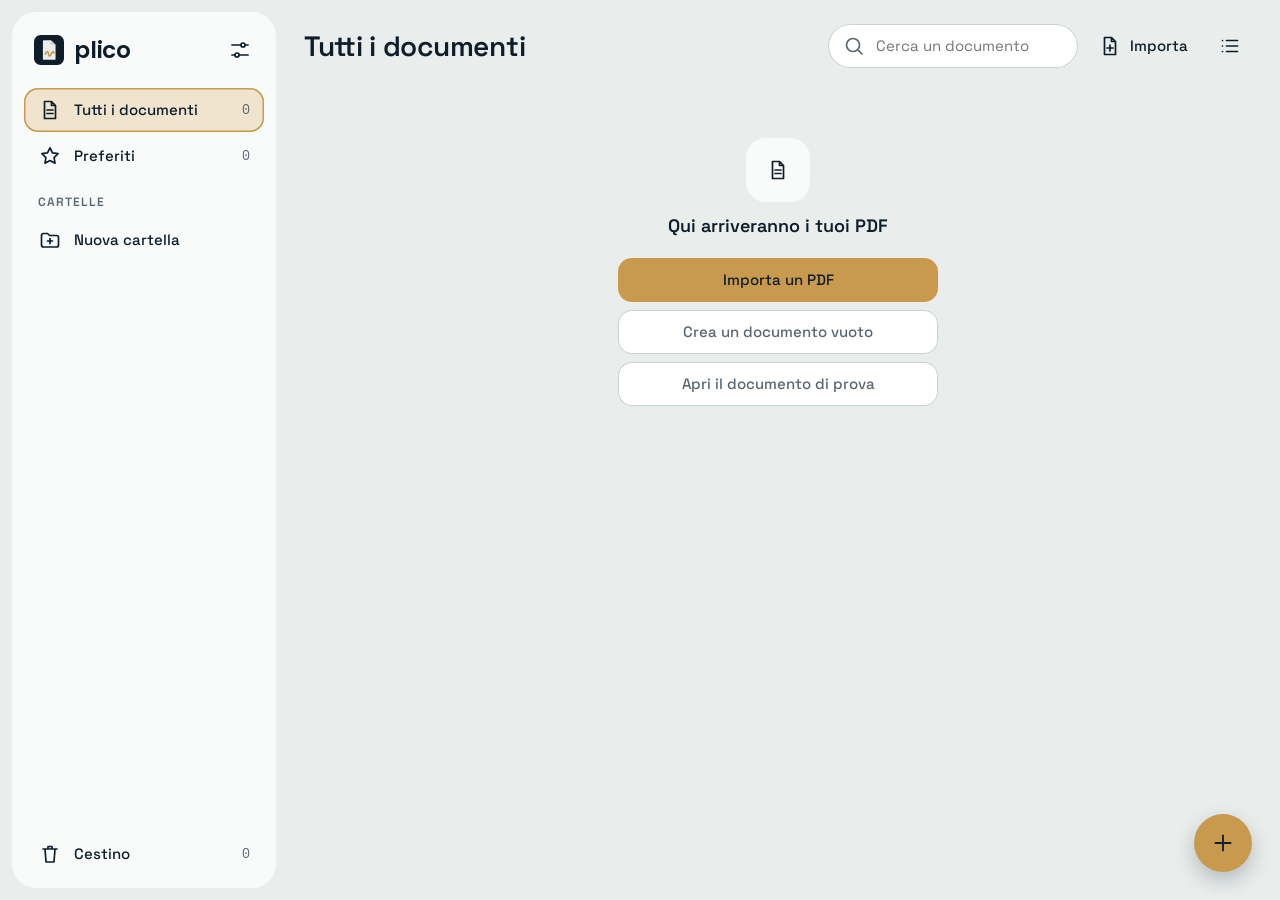
==== commit 8a9ba35c: "plico 2.0: app completa, prove automatiche Co-Authored-By: Claude Opus 5.5 <noreply@anthropic.com> C" ====
--- a/index.html
+++ b/index.html
@@ -1,887 +1,3265 @@
-<!doctype html><html><head><meta charset=utf8><meta name=viewport content="width=device-width,initial-scale=1,viewport-fit=cover"><style>:root{color-scheme:light;box-sizing:border-box;padding-top:env(safe-area-inset-top,0px);padding-bottom:env(safe-area-inset-bottom,0px)}html{scroll-padding-top:env(safe-area-inset-top,0px)}body{margin:0;padding:0;font:14px -apple-system,BlinkMacSystemFont,sans-serif;background:#fff;color:#000}img{max-width:100%}[hidden]:not([hidden=until-found i]){display:none!important}</style></head><body>
-<title>plico prova tecnica</title>
-<link rel="preconnect" href="https://fonts.googleapis.com">
-<link rel="preconnect" href="https://fonts.gstatic.com" crossorigin>
-<link rel="stylesheet" href="https://fonts.googleapis.com/css2?family=Poppins:wght@600&family=Space+Grotesk:wght@400;500;600&family=Space+Mono&display=swap">
+<!doctype html>
+<html lang="it">
+<head>
+<meta charset="utf-8">
+<meta name="viewport" content="width=device-width, initial-scale=1, viewport-fit=cover">
+<meta http-equiv="Content-Security-Policy" content="default-src 'self'; script-src 'self' 'unsafe-inline' 'wasm-unsafe-eval'; style-src 'self' 'unsafe-inline'; img-src 'self' blob: data:; font-src 'self' data: blob:; worker-src 'self' blob:; connect-src 'self' blob:; object-src 'none'; base-uri 'none'; form-action 'self'">
+<title>plico</title>
+<meta name="description" content="Leggi i PDF e scrivici sopra a mano">
+<meta name="theme-color" content="#E9EDEC">
+<meta name="color-scheme" content="light dark">
+<link rel="manifest" href="manifest.webmanifest">
+<link rel="icon" href="icone/plico.svg" type="image/svg+xml">
+<link rel="apple-touch-icon" href="icone/icona-192.png">
 <link rel="stylesheet" href="lib/pdfjs/pdf_viewer.css">
 <style>
-/* Layout: app a schermo intero. Barra fissa in alto, schede, area di lavoro.
-   I visori PDF occupano tutto lo spazio; gli strumenti stanno in una barra flottante in basso. */
+/* plico 2.0 - colori, caratteri, componenti. I soli colori dell'interfaccia sono quelli del punto 95. */
+@font-face { font-family: "Space Grotesk"; font-weight: 400; font-display: swap; src: url([data-uri]) format("woff2"); }
+@font-face { font-family: "Space Grotesk"; font-weight: 500; font-display: swap; src: url([data-uri]) format("woff2"); }
+@font-face { font-family: "Space Grotesk"; font-weight: 600; font-display: swap; src: url([data-uri]) format("woff2"); }
+@font-face { font-family: "Space Mono"; font-weight: 400; font-display: swap; src: url([data-uri]) format("woff2"); }
+@font-face { font-family: "Poppins"; font-weight: 600; font-display: swap; src: url([data-uri]) format("woff2"); }
+
 :root {
-  --bg: #E9EDEC;          /* Nebbia */
-  --desk: #DDE3E2;        /* piano su cui stanno i fogli */
-  --surface: #F7F8F7;
-  --raised: #FFFFFF;
-  --ink: #0E1D2A;         /* Inchiostro */
-  --mute: #5A6670;
-  --line: #CAD2D2;
-  --accent: #C99A4E;      /* Ottone */
-  --accent-soft: #F0E4CE;
-  --on-accent: #0E1D2A;
-  --ok: #2F9184;          /* Verderame, solo stato */
-  --warn: #B4544A;        /* Ruggine, solo stato */
-  --shadow: 0 6px 24px rgba(14, 29, 42, .12), 0 1px 3px rgba(14, 29, 42, .10);
-  --f-ui: "Space Grotesk", system-ui, sans-serif;
-  --f-mono: "Space Mono", ui-monospace, monospace;
-  --f-mark: "Poppins", "Space Grotesk", sans-serif;
-  --r: 10px;
+  --fondo: #E9EDEC; --piano: #DDE3E2; --carta: #F9FBFA; --rialzo: #FFFFFF;
+  --testo: #0E1D2A; --testo-2: #5A6670; --linea: #CAD2D2;
+  --accento: #C99A4E; --accento-tenue: #F0E4CE; --su-accento: #0E1D2A;
+  --ok: #2F9184; --no: #B4544A;
+  --ombra: 0 6px 24px rgba(14, 29, 42, .12), 0 1px 3px rgba(14, 29, 42, .10);
+  --sopra: #EEF1F0; --linea-tenue: #E1E6E5; --no-testo: #8A3A31;
+  --f-ui: "Space Grotesk", system-ui, sans-serif; --f-mono: "Space Mono", ui-monospace, monospace; --f-nome: "Poppins", "Space Grotesk", sans-serif;
+  --area-giu: env(safe-area-inset-bottom, 0px); --area-su: env(safe-area-inset-top, 0px);
+  color-scheme: light;
 }
 @media (prefers-color-scheme: dark) {
-  :root:not([data-theme="light"]) {
-    --bg: #0E1D2A; --desk: #0A1621; --surface: #13263A; --raised: #193049; --ink: #E9EDEC; --mute: #93A1AB;
-    --line: #29405A; --accent: #E8A867; --accent-soft: #3A3226; --on-accent: #0E1D2A; --ok: #4FB3A5; --warn: #D47A70;
-    --shadow: 0 6px 24px rgba(0, 0, 0, .45), 0 1px 3px rgba(0, 0, 0, .4); color-scheme: dark;
-  }
-}
-:root[data-theme="dark"] {
-  --bg: #0E1D2A; --desk: #0A1621; --surface: #13263A; --raised: #193049; --ink: #E9EDEC; --mute: #93A1AB;
-  --line: #29405A; --accent: #E8A867; --accent-soft: #3A3226; --on-accent: #0E1D2A; --ok: #4FB3A5; --warn: #D47A70;
-  --shadow: 0 6px 24px rgba(0, 0, 0, .45), 0 1px 3px rgba(0, 0, 0, .4); color-scheme: dark;
-}
+  :root:not([data-tema="chiaro"]) {
+    --fondo: #0A1620; --piano: #07111A; --carta: #0E1D2A; --rialzo: #13263A;
+    --testo: #E9EDEC; --testo-2: #93A1AB; --linea: #29405A;
+    --accento: #E8A867; --accento-tenue: #3A3226; --su-accento: #0E1D2A;
+    --ok: #4FB3A5; --no: #D47A70;
+    --ombra: 0 6px 24px rgba(0, 0, 0, .45), 0 1px 3px rgba(0, 0, 0, .40);
+    --sopra: #1A3048; --linea-tenue: #1D3248; --no-testo: #E39A90;
+    color-scheme: dark;
+  }
+}
+:root[data-tema="scuro"] {
+  --fondo: #0A1620; --piano: #07111A; --carta: #0E1D2A; --rialzo: #13263A;
+  --testo: #E9EDEC; --testo-2: #93A1AB; --linea: #29405A;
+  --accento: #E8A867; --accento-tenue: #3A3226; --su-accento: #0E1D2A;
+  --ok: #4FB3A5; --no: #D47A70;
+  --ombra: 0 6px 24px rgba(0, 0, 0, .45), 0 1px 3px rgba(0, 0, 0, .40);
+  --sopra: #1A3048; --linea-tenue: #1D3248; --no-testo: #E39A90;
+  color-scheme: dark;
+}
+
+*, *::before, *::after { box-sizing: border-box; }
 [hidden] { display: none !important; }
-html, body { height: 100%; }
-body { margin: 0; background: var(--bg); color: var(--ink); font: 15px/1.45 var(--f-ui); overflow: hidden; -webkit-tap-highlight-color: transparent; }
-button, input, select { font: inherit; color: inherit; }
+html, body { height: 100%; margin: 0; }
+body { background: var(--fondo); color: var(--testo); font: 15px/1.35 var(--f-ui); overflow: hidden; -webkit-tap-highlight-color: transparent; overscroll-behavior: none; }
+button, input, select, textarea { font: inherit; color: inherit; }
 button { cursor: pointer; }
-:focus-visible { outline: 2px solid var(--accent); outline-offset: 2px; }
-svg.i { width: 22px; height: 22px; fill: none; stroke: currentColor; stroke-width: 1.7; stroke-linecap: round; stroke-linejoin: round; flex: none; }
-
-.app { height: 100%; display: grid; grid-template-rows: auto minmax(0, 1fr); grid-template-columns: minmax(0, 1fr); }
-.top { display: flex; align-items: center; gap: 12px; padding: 10px 16px; background: var(--surface); border-bottom: 1px solid var(--line); flex-wrap: wrap; position: relative; z-index: 5; }
-.brand { display: flex; align-items: baseline; gap: 10px; min-width: 0; }
-.mark { font: 600 22px/1 var(--f-mark); letter-spacing: -.01em; }
-.mark b { color: var(--accent); font-weight: 600; }
-.tag { font-size: 11px; letter-spacing: .08em; text-transform: uppercase; color: var(--mute); }
-.tabs { display: flex; gap: 4px; padding: 3px; background: var(--bg); border-radius: 12px; margin-inline: auto; overflow-x: auto; max-width: 100%; }
-.tabs button { border: 0; background: none; padding: 7px 14px; border-radius: 9px; white-space: nowrap; color: var(--mute); font-weight: 500; }
-.tabs button[aria-selected="true"] { background: var(--raised); color: var(--ink); box-shadow: 0 1px 3px rgba(14,29,42,.12); }
-.tabs .k { font-family: var(--f-mono); font-size: 12px; color: var(--accent); margin-right: 6px; }
-.btn { display: inline-flex; align-items: center; gap: 8px; border: 1px solid var(--line); background: var(--raised); border-radius: 10px; padding: 8px 14px; font-weight: 500; }
-.btn:hover { border-color: var(--accent); }
-.btn.primary { background: var(--accent); border-color: var(--accent); color: var(--on-accent); }
-.btn.small { padding: 5px 10px; font-size: 13px; border-radius: 8px; }
-.btn[disabled] { opacity: .45; cursor: default; }
-@media (max-width: 720px) { .tabs { order: 3; width: 100%; margin: 0; } .top .open { margin-left: auto; } }
-
-main { position: relative; z-index: 0; isolation: isolate; min-height: 0; min-width: 0; }
-.panel { position: absolute; inset: 0; display: none; }
-.panel.on { display: block; }
-
-/* Visore A */
-.desk { position: absolute; inset: 0; background: var(--desk); }
-#a-scroll { position: absolute; inset: 0; overflow: auto; }
-#a-scroll .pdfViewer { padding-block: 16px 120px; }
-#a-scroll .pdfViewer .page { box-shadow: 0 1px 4px rgba(14,29,42,.18); border: 0; margin: 12px auto; }
-.solo-penna .annotationEditorLayer, .solo-penna .annotationEditorLayer * { touch-action: none !important; }
-.status { position: absolute; top: 12px; left: 16px; z-index: 4; display: flex; gap: 8px; flex-wrap: wrap; max-width: calc(100% - 32px); pointer-events: none; }
-.chip { background: var(--raised); border: 1px solid var(--line); border-radius: 999px; padding: 4px 10px; font-size: 12px; color: var(--mute); box-shadow: var(--shadow); pointer-events: auto; }
-.chip b { color: var(--ink); font-weight: 600; font-variant-numeric: tabular-nums; }
-.chip.ok b { color: var(--ok); }
-.chip.warn b { color: var(--warn); }
-
-.dock { position: absolute; left: 50%; bottom: 16px; transform: translateX(-50%); z-index: 6; display: flex; align-items: center; gap: 4px; padding: 6px; background: var(--raised); border: 1px solid var(--line); border-radius: 16px; box-shadow: var(--shadow); max-width: calc(100% - 32px); overflow-x: auto; }
-.tool { border: 0; background: none; width: 44px; height: 44px; border-radius: 11px; display: grid; place-items: center; color: var(--ink); flex: none; }
-.tool:hover { background: var(--bg); }
-.tool[aria-pressed="true"] { background: var(--accent-soft); color: var(--ink); box-shadow: inset 0 0 0 1.5px var(--accent); }
-.sep { width: 1px; height: 28px; background: var(--line); margin: 0 4px; flex: none; }
-.sw { width: 28px; height: 28px; border-radius: 50%; border: 2px solid var(--raised); box-shadow: 0 0 0 1px var(--line); flex: none; padding: 0; }
-.sw[aria-pressed="true"] { box-shadow: 0 0 0 2px var(--accent); }
-.thick { width: 36px; height: 44px; border: 0; background: none; border-radius: 10px; display: grid; place-items: center; flex: none; }
-.thick i { display: block; width: 18px; border-radius: 4px; background: var(--ink); }
-.thick[aria-pressed="true"] { background: var(--accent-soft); }
-.side { position: absolute; top: 12px; right: 16px; z-index: 4; display: flex; flex-direction: column; align-items: flex-end; gap: 6px; }
-.side .tool { background: var(--raised); border: 1px solid var(--line); box-shadow: var(--shadow); width: 40px; height: 40px; }
-.toggle { display: flex; align-items: center; gap: 8px; font-size: 13px; color: var(--mute); background: var(--raised); border: 1px solid var(--line); border-radius: 999px; padding: 6px 12px 6px 8px; box-shadow: var(--shadow); cursor: pointer; user-select: none; }
-.toggle input { appearance: none; width: 30px; height: 18px; border-radius: 9px; background: var(--line); position: relative; margin: 0; cursor: pointer; transition: background .15s; }
-.toggle input::after { content: ""; position: absolute; top: 2px; left: 2px; width: 14px; height: 14px; border-radius: 50%; background: var(--raised); transition: transform .15s; }
-.toggle input:checked { background: var(--accent); }
-.toggle input:checked::after { transform: translateX(12px); }
-
-/* Visore B */
-#b-host { position: absolute; inset: 0; }
-#b-host > * { height: 100%; }
-
-/* Penna */
-.pen { position: absolute; inset: 0; display: grid; grid-template-columns: 300px 1fr; gap: 16px; padding: 16px; overflow: auto; }
-@media (max-width: 760px) { .pen { grid-template-columns: 1fr; grid-template-rows: auto minmax(420px, 1fr); } }
-.card { background: var(--surface); border: 1px solid var(--line); border-radius: 14px; padding: 16px; min-width: 0; }
-.card h2 { font: 600 13px/1.2 var(--f-ui); letter-spacing: .08em; text-transform: uppercase; color: var(--mute); margin: 0 0 12px; }
-.read { display: grid; grid-template-columns: auto 1fr; gap: 6px 14px; font-size: 14px; margin: 0; }
-.read dt { color: var(--mute); }
-.read dd { margin: 0; font-family: var(--f-mono); font-size: 13px; font-variant-numeric: tabular-nums; text-align: right; }
-.bar { height: 6px; border-radius: 3px; background: var(--bg); overflow: hidden; margin-top: 4px; grid-column: 1 / -1; }
-.bar i { display: block; height: 100%; width: 0; background: var(--accent); transition: width .05s linear; }
-.flag { display: inline-block; padding: 1px 8px; border-radius: 999px; font-family: var(--f-ui); font-size: 12px; background: var(--bg); color: var(--mute); }
-.flag.on { background: var(--accent-soft); color: var(--ink); box-shadow: inset 0 0 0 1px var(--accent); }
-.try { margin: 14px 0 0; padding: 12px 0 0 18px; border-top: 1px solid var(--line); font-size: 13.5px; color: var(--mute); display: grid; gap: 6px; }
-.pad-wrap { position: relative; background: var(--raised); border: 1px solid var(--line); border-radius: 14px; overflow: hidden; min-height: 360px; }
-.pad-wrap canvas { position: absolute; inset: 0; width: 100%; height: 100%; touch-action: none; }
-.pad-bar { position: absolute; top: 10px; left: 10px; right: 10px; display: flex; gap: 8px; flex-wrap: wrap; z-index: 2; pointer-events: none; }
-.pad-bar > * { pointer-events: auto; }
-.pad-hint { position: absolute; inset: auto 0 14px; text-align: center; color: var(--mute); font-size: 13px; pointer-events: none; }
-.ruled { background-image: repeating-linear-gradient(to bottom, transparent 0 31px, var(--line) 31px 32px); background-position: 0 60px; }
-
-/* Office */
-.office { position: absolute; inset: 0; overflow: auto; padding: 16px; }
-.office-in { max-width: 980px; margin: 0 auto; display: grid; gap: 16px; }
-.lead { margin: 0; color: var(--mute); max-width: 68ch; }
-.lead strong { color: var(--ink); font-weight: 600; }
-.row-opts { display: flex; gap: 10px; flex-wrap: wrap; align-items: center; }
-.groups { display: grid; grid-template-columns: repeat(auto-fit, minmax(270px, 1fr)); gap: 16px; }
-.grp h3 { margin: 0 0 10px; font: 600 15px/1.2 var(--f-ui); display: flex; align-items: center; gap: 8px; }
-.fmt { font: 600 10px/1 var(--f-mono); padding: 4px 6px; border-radius: 5px; color: #fff; letter-spacing: .04em; }
-.fmt.docx { background: #3B6AA8; } .fmt.xlsx { background: #2F8259; } .fmt.pptx { background: #C0603D; }
-.ex { display: grid; grid-template-columns: 1fr auto; gap: 2px 10px; padding: 10px 0; border-top: 1px solid var(--line); align-items: center; }
-.ex:first-of-type { border-top: 0; }
-.ex b { font-weight: 500; }
-.ex small { color: var(--mute); font-size: 12.5px; grid-column: 1; }
-.ex .btn { grid-row: 1 / 3; grid-column: 2; }
-.res { display: grid; gap: 10px; }
-.res-head { display: flex; align-items: center; gap: 10px; flex-wrap: wrap; }
-.res-head h3 { margin: 0; font: 600 16px/1.3 var(--f-ui); }
-.kpis { display: flex; gap: 8px; flex-wrap: wrap; }
-.warns { margin: 0; padding: 0; list-style: none; display: grid; gap: 4px; font-size: 13px; max-height: 220px; overflow: auto; }
-.warns li { display: grid; grid-template-columns: 110px 1fr; gap: 10px; padding: 6px 10px; background: var(--bg); border-radius: 8px; }
-.warns li span { color: var(--mute); }
-.warns li code { font-family: var(--f-mono); font-size: 12px; overflow-wrap: anywhere; }
-.spin { width: 16px; height: 16px; border-radius: 50%; border: 2px solid var(--line); border-top-color: var(--accent); animation: sp 0.8s linear infinite; }
-@keyframes sp { to { transform: rotate(360deg); } }
-.src { font-size: 12.5px; color: var(--mute); margin: 0; }
-
-/* Fogli modali */
-.scrim { position: fixed; inset: 0; background: rgba(14, 29, 42, .35); z-index: 20; display: grid; place-items: center; padding: 16px; }
-.sheet { background: var(--surface); border: 1px solid var(--line); border-radius: 16px; box-shadow: var(--shadow); width: min(460px, 100%); padding: 18px; display: grid; gap: 12px; max-height: 100%; overflow: auto; }
-.sheet h2 { margin: 0; font: 600 18px/1.3 var(--f-ui); }
-.choice { display: grid; grid-template-columns: auto 1fr; gap: 2px 12px; text-align: left; border: 1px solid var(--line); background: var(--raised); border-radius: 12px; padding: 12px 14px; align-items: center; }
-.choice:hover { border-color: var(--accent); }
-.choice svg { grid-row: 1 / 3; color: var(--accent); }
-.choice small { color: var(--mute); }
-.sig-pad { position: relative; height: 200px; background: var(--raised); border: 1px solid var(--line); border-radius: 12px; overflow: hidden; }
-.sig-pad canvas { position: absolute; inset: 0; width: 100%; height: 100%; touch-action: none; }
-.sig-pad::after { content: ""; position: absolute; left: 24px; right: 24px; bottom: 48px; border-bottom: 1px dashed var(--line); pointer-events: none; }
-.sheet-actions { display: flex; gap: 8px; justify-content: flex-end; flex-wrap: wrap; }
-.saved-sig { background: #fff; border: 1px solid var(--line); border-radius: 10px; padding: 8px; display: grid; place-items: center; min-height: 70px; }
-.saved-sig img { max-height: 64px; }
-.toast { position: fixed; left: 50%; bottom: 90px; transform: translateX(-50%); background: var(--ink); color: var(--bg); padding: 10px 16px; border-radius: 10px; font-size: 14px; z-index: 30; max-width: calc(100% - 32px); box-shadow: var(--shadow); }
-@media (prefers-reduced-motion: reduce) { * { transition: none !important; animation: none !important; } }
+:focus-visible { outline: 2px solid var(--accento); outline-offset: 2px; }
+.ic { width: 24px; height: 24px; fill: none; stroke: currentColor; stroke-width: 1.7; stroke-linecap: round; stroke-linejoin: round; flex: none; }
+.mono { font-family: var(--f-mono); font-size: 13px; }
+.nome-app { font: 600 23px/1 var(--f-nome); letter-spacing: -.01em; }
+.sr { position: absolute; width: 1px; height: 1px; overflow: hidden; clip: rect(0 0 0 0); white-space: nowrap; }
+
+/* pulsanti */
+.bi { border: 0; background: none; color: inherit; width: 44px; height: 44px; border-radius: 14px; display: grid; place-items: center; flex: none; padding: 0; }
+.bi:hover { background: var(--sopra); }
+.bi[disabled] { color: var(--linea); cursor: default; background: none; }
+.btn { border: 0; background: var(--rialzo); box-shadow: inset 0 0 0 1px var(--linea); border-radius: 14px; min-height: 44px; padding: 0 16px; font-weight: 500; display: inline-flex; align-items: center; justify-content: center; gap: 8px; }
+.btn:hover { background: var(--sopra); }
+.btn.primario { background: var(--accento); color: var(--su-accento); box-shadow: none; }
+.btn.primario:hover { filter: brightness(1.05); }
+.btn.pericolo { background: var(--no); color: #FFFFFF; box-shadow: none; }
+.btn.piccolo { min-height: 36px; padding: 0 12px; font-size: 14px; border-radius: 12px; }
+.btn.testo { background: none; box-shadow: none; padding: 0 10px; }
+.tondo { border: 0; padding: 0; width: 58px; height: 58px; border-radius: 50%; background: var(--accento); color: var(--su-accento); display: grid; place-items: center; box-shadow: 0 8px 20px rgba(14,29,42,.24); }
+.tondo .ic { width: 26px; height: 26px; }
+
+/* fogli, menu, avvisi */
+.velo { position: fixed; inset: 0; z-index: 50; background: rgba(14, 29, 42, .32); display: flex; align-items: flex-end; justify-content: center; }
+.foglio { background: var(--rialzo); width: 100%; max-height: 88vh; overflow: auto; border-radius: 24px 24px 0 0; padding: 18px 16px calc(16px + var(--area-giu)); display: flex; flex-direction: column; gap: 14px; box-shadow: 0 -8px 30px rgba(14,29,42,.16); transform: translateY(16px); opacity: 0; transition: transform .15s, opacity .15s; }
+.velo.su .foglio { transform: none; opacity: 1; }
+@media (min-width: 720px) {
+  .velo { align-items: center; padding: 24px; }
+  .foglio { width: min(460px, 100%); border-radius: 20px; padding: 20px; box-shadow: var(--ombra); }
+  .foglio.foglio-menu { width: min(340px, 100%); }
+}
+.foglio-titolo { margin: 0; font-size: 18px; font-weight: 600; }
+.foglio-sotto { margin: -6px 0 0; color: var(--testo-2); font-size: 14px; }
+.foglio-azioni { display: flex; gap: 8px; justify-content: flex-end; flex-wrap: wrap; }
+.foglio-azioni .btn { min-width: 96px; }
+.velo-trasparente { position: fixed; inset: 0; z-index: 50; }
+.menu { position: fixed; background: var(--rialzo); border-radius: 20px; box-shadow: 0 14px 34px rgba(14,29,42,.18), 0 1px 3px rgba(14,29,42,.10); padding: 6px; max-height: calc(100vh - 16px); overflow: auto; }
+.menu-lista { display: flex; flex-direction: column; }
+.menu-voce { border: 0; background: none; display: flex; align-items: center; gap: 14px; min-height: 48px; padding: 4px 12px; border-radius: 14px; text-align: left; font-size: 15.5px; }
+.menu-voce:hover, .menu-voce:focus-visible { background: var(--sopra); }
+.menu-voce.pericolo { color: var(--no-testo); }
+.menu-testo { flex: 1; }
+.menu-valore { font-family: var(--f-mono); font-size: 12.5px; color: var(--testo-2); }
+.menu-sep { height: 1px; background: var(--linea-tenue); margin: 4px 8px; }
+.area-avvisi { position: fixed; left: 0; right: 0; bottom: calc(80px + var(--area-giu)); z-index: 60; display: flex; justify-content: center; pointer-events: none; padding: 0 16px; }
+.avviso { pointer-events: auto; background: var(--testo); color: var(--fondo); border-radius: 14px; min-height: 48px; padding: 6px 8px 6px 16px; display: flex; align-items: center; gap: 12px; box-shadow: var(--ombra); max-width: 560px; font-size: 14.5px; }
+.avviso-azione { border: 0; background: none; color: var(--accento); font-weight: 600; min-height: 40px; padding: 0 10px; border-radius: 10px; }
+.avviso:not(:has(.avviso-azione)) { padding-right: 16px; }
+.striscia { position: fixed; top: var(--area-su); left: 0; right: 0; z-index: 70; background: var(--no); color: #FFFFFF; display: flex; align-items: center; gap: 10px; padding: 8px 12px; flex-wrap: wrap; font-size: 14px; }
+.striscia span { flex: 1; min-width: 200px; }
+.striscia .btn { background: #FFFFFF; color: #0E1D2A; box-shadow: none; }
+.campo-gruppo { display: flex; flex-direction: column; gap: 6px; margin: 0; }
+.campo-etichetta { font-size: 13px; color: var(--testo-2); }
+.campo { border: 0; background: var(--fondo); border-radius: 12px; min-height: 48px; padding: 0 14px; font-size: 16px; box-shadow: inset 0 0 0 1px var(--linea); width: 100%; }
+.campo:focus { outline: 2px solid var(--accento); outline-offset: 0; }
+.campo-errore { margin: 0; color: var(--no-testo); font-size: 13.5px; min-height: 1em; }
+.campo-errore:empty { display: none; }
+.scelte { display: flex; flex-direction: column; gap: 8px; }
+.scelta { border: 0; background: var(--fondo); border-radius: 16px; padding: 10px 14px; min-height: 60px; display: flex; align-items: center; gap: 14px; text-align: left; }
+.scelta:hover { background: var(--sopra); }
+.scelta-icona { width: 40px; height: 40px; border-radius: 12px; background: var(--rialzo); display: grid; place-items: center; flex: none; }
+.scelta-testo { display: flex; flex-direction: column; gap: 2px; }
+.scelta-testo b { font-weight: 600; font-size: 15.5px; }
+.scelta-testo small { color: var(--testo-2); font-size: 13px; }
+.interruttore { border: 0; padding: 0; width: 48px; height: 28px; flex: none; position: relative; border-radius: 14px; background: var(--linea); }
+.interruttore::after { content: ""; position: absolute; top: 3px; left: 3px; width: 22px; height: 22px; border-radius: 50%; background: #FFFFFF; box-shadow: 0 1px 2px rgba(14,29,42,.25); transition: left .15s; }
+.interruttore[aria-checked="true"] { background: var(--accento); }
+.interruttore[aria-checked="true"]::after { left: 23px; }
+.segmenti { display: flex; gap: 2px; padding: 3px; border-radius: 12px; background: var(--sopra); flex: none; }
+.segmenti button { border: 0; background: none; min-height: 38px; padding: 0 10px; border-radius: 9px; font-size: 13.5px; font-weight: 500; color: var(--testo-2); }
+.segmenti button[aria-checked="true"] { background: var(--rialzo); color: var(--testo); box-shadow: 0 1px 3px rgba(14,29,42,.14); }
+.colori-cartella { display: flex; gap: 10px; flex-wrap: wrap; }
+.colori-cartella button { width: 44px; height: 44px; border-radius: 50%; border: 0; padding: 0; display: grid; place-items: center; }
+.colori-cartella button span { width: 30px; height: 30px; border-radius: 50%; display: block; }
+.colori-cartella button[aria-checked="true"] span { box-shadow: 0 0 0 2px var(--rialzo), 0 0 0 4px var(--accento); }
+
+/* avvio */
+#avvio { position: fixed; inset: 0; z-index: 90; background: #0E1D2A; color: #E9EDEC; display: flex; flex-direction: column; align-items: center; justify-content: center; gap: 14px; pointer-events: none; transition: opacity .15s; }
+#avvio .segno { stroke-dasharray: 44; stroke-dashoffset: 44; animation: disegna .6s ease-out .3s forwards; }
+#avvio .nome-app { font-size: 30px; opacity: 0; animation: compari .3s .8s forwards; }
+#avvio small { font-size: 13px; color: #93A1AB; opacity: 0; animation: compari .3s .8s forwards; }
+#avvio small b { color: #E9EDEC; }
+#avvio.via { opacity: 0; }
+@keyframes disegna { to { stroke-dashoffset: 0; } }
+@keyframes compari { to { opacity: 1; } }
+
+/* ---------- libreria ---------- */
+.libreria { position: fixed; inset: 0; display: flex; }
+.pannello { width: 264px; flex: none; margin: 12px 0 12px 12px; padding: 14px 12px 12px; background: var(--carta); border-radius: 24px; display: flex; flex-direction: column; gap: 2px; overflow-y: auto; }
+.pannello-testa { display: flex; align-items: center; gap: 10px; padding: 2px 2px 14px 10px; }
+.pannello-testa .nome-app { flex: 1; }
+.voce { border: 0; background: none; display: flex; align-items: center; gap: 12px; min-height: 44px; padding: 0 14px; border-radius: 14px; font-size: 15px; font-weight: 500; text-align: left; color: var(--testo); width: 100%; }
+.voce:hover { background: var(--sopra); }
+.voce[aria-current="page"] { background: var(--accento-tenue); box-shadow: inset 0 0 0 1.5px var(--accento); }
+.voce .conta { font-family: var(--f-mono); font-size: 13px; color: var(--testo-2); }
+.voce .etichetta { flex: 1; min-width: 0; white-space: nowrap; overflow: hidden; text-overflow: ellipsis; }
+.voce .punto-cartella { width: 12px; height: 12px; border-radius: 4px; flex: none; }
+.voce .freccia { width: 20px; height: 20px; margin: 0 -6px 0 -8px; color: var(--testo-2); border: 0; background: none; padding: 0; display: grid; place-items: center; }
+.voce .freccia .ic { width: 18px; height: 18px; }
+.pannello-titolo { padding: 14px 14px 6px; font-size: 12px; font-weight: 600; letter-spacing: .08em; text-transform: uppercase; color: var(--testo-2); }
+.pannello-spazio { flex: 1; min-height: 12px; }
+.stato-sync { display: flex; align-items: center; gap: 8px; padding: 8px 14px; font-size: 12.5px; color: var(--testo-2); }
+.stato-sync .ic { width: 18px; height: 18px; }
+.stato-sync.errore { color: var(--no-testo); }
+.principale { flex: 1; min-width: 0; position: relative; display: flex; flex-direction: column; }
+.contenuto { flex: 1; min-height: 0; overflow-y: auto; padding: 18px 28px 120px; display: flex; flex-direction: column; gap: 16px; }
+.testata { display: flex; align-items: center; gap: 10px; min-height: 56px; flex-wrap: wrap; }
+.testata-titolo { flex: 1; min-width: 160px; display: flex; flex-direction: column; gap: 2px; }
+.testata h1 { margin: 0; font-size: 28px; line-height: 1.15; font-weight: 600; letter-spacing: -.01em; }
+.briciole { border: 0; background: none; padding: 0; align-self: flex-start; font-size: 13px; color: var(--testo-2); min-height: 24px; }
+.cerca { display: flex; align-items: center; gap: 8px; width: 250px; height: 44px; padding: 0 14px; border-radius: 999px; background: var(--rialzo); box-shadow: inset 0 0 0 1px var(--linea); color: var(--testo-2); }
+.cerca input { border: 0; outline: 0; background: transparent; width: 100%; font-size: 15px; color: var(--testo); min-width: 0; }
+.cerca:focus-within { box-shadow: inset 0 0 0 2px var(--accento); }
+.riprendi { display: flex; align-items: center; gap: 14px; min-height: 60px; padding: 8px 16px 8px 10px; border-radius: 18px; background: var(--carta); border: 0; text-align: left; width: 100%; }
+.riprendi:hover { background: var(--sopra); }
+.riprendi .tondino { width: 44px; height: 44px; flex: none; border-radius: 14px; background: var(--accento-tenue); display: grid; place-items: center; }
+.riprendi .testi { flex: 1; min-width: 0; display: flex; flex-direction: column; gap: 1px; }
+.riprendi .sopratitolo { font-size: 12px; font-weight: 600; letter-spacing: .08em; text-transform: uppercase; color: var(--testo-2); }
+.riprendi .titolo { font-size: 15.5px; font-weight: 500; white-space: nowrap; overflow: hidden; text-overflow: ellipsis; }
+.promemoria { display: flex; align-items: center; gap: 12px; padding: 8px 8px 8px 16px; border-radius: 16px; background: var(--accento-tenue); font-size: 14px; }
+.promemoria span { flex: 1; }
+.riga-ordine { display: flex; align-items: center; justify-content: space-between; gap: 10px; }
+.riga-ordine .nota { font-size: 14px; color: var(--testo-2); }
+.ordina { border: 0; background: none; padding: 0 6px; display: flex; align-items: center; gap: 4px; font-size: 14px; color: var(--testo); min-height: 44px; border-radius: 10px; }
+.ordina .ic { width: 18px; height: 18px; }
+.riquadri { display: flex; gap: 16px; flex-wrap: wrap; }
+.riquadro { border: 0; padding: 0; position: relative; width: 156px; height: 100px; border-radius: 16px; overflow: hidden; text-align: left; }
+.riquadro .linguetta { position: absolute; left: 26px; right: 26px; top: 12px; height: 34px; border-radius: 6px; background: #FFFFFF; opacity: .92; }
+.riquadro .fronte { position: absolute; left: 0; right: 0; bottom: 0; top: 30px; border-radius: 8px 8px 16px 16px; display: flex; flex-direction: column; justify-content: space-between; padding: 8px 14px 12px; }
+.riquadro .fronte .mono { font-size: 12px; color: #33414D; }
+.riquadro .fronte b { font-size: 16px; font-weight: 600; color: #0E1D2A; white-space: nowrap; overflow: hidden; text-overflow: ellipsis; }
+.griglia { display: grid; grid-template-columns: repeat(auto-fill, minmax(168px, 1fr)); gap: 22px 20px; align-content: start; }
+.scheda { display: flex; flex-direction: column; min-width: 0; position: relative; }
+.scheda .apri { border: 0; background: none; padding: 0; text-align: left; display: flex; flex-direction: column; gap: 8px; min-width: 0; width: 100%; }
+.scheda .apri:focus-visible { outline: 0; }
+.scheda .mini { aspect-ratio: 1 / 1.414; width: 100%; border-radius: 10px; background: #FFFFFF; box-shadow: 0 1px 3px rgba(14,29,42,.10), 0 0 0 1px rgba(14,29,42,.06); overflow: hidden; display: grid; place-items: center; color: #93A1AB; }
+.scheda .mini img { width: 100%; height: 100%; object-fit: cover; object-position: top; display: block; }
+.scheda .apri:hover .mini, .scheda .apri:focus-visible .mini { outline: 2px solid var(--accento); outline-offset: 2px; }
+.scheda .nome { font-size: 15px; font-weight: 500; line-height: 1.3; display: -webkit-box; -webkit-line-clamp: 2; -webkit-box-orient: vertical; overflow: hidden; overflow-wrap: anywhere; }
+.scheda .riga { display: flex; align-items: center; gap: 6px; font-size: 12.5px; color: var(--testo-2); min-height: 20px; }
+.scheda .riga .ic { width: 15px; height: 15px; }
+.scheda .riga .stella-on { color: var(--accento); fill: var(--accento); }
+.scheda .riga .spazio { flex: 1; }
+.scheda .puntini { position: absolute; right: 4px; top: 4px; background: var(--rialzo); box-shadow: var(--ombra); width: 40px; height: 40px; border-radius: 12px; opacity: 0; }
+.scheda:hover .puntini, .scheda .puntini:focus-visible { opacity: 1; }
+@media (hover: none) { .scheda .puntini { opacity: 1; } }
+.elenco { display: flex; flex-direction: column; }
+.riga-doc { display: flex; align-items: center; gap: 14px; min-height: 76px; padding: 6px 0; border-bottom: 1px solid var(--linea-tenue); }
+.riga-doc .apri { flex: 1; min-width: 0; border: 0; background: none; padding: 0; display: flex; align-items: center; gap: 14px; text-align: left; min-height: 64px; }
+.riga-doc .mini { width: 48px; height: 64px; flex: none; border-radius: 6px; background: #FFFFFF; box-shadow: 0 1px 3px rgba(14,29,42,.10), 0 0 0 1px rgba(14,29,42,.06); overflow: hidden; display: grid; place-items: center; color: #93A1AB; }
+.riga-doc .mini img { width: 100%; height: 100%; object-fit: cover; object-position: top; }
+.riga-doc .testi { flex: 1; min-width: 0; display: flex; flex-direction: column; gap: 3px; }
+.riga-doc .nome { font-size: 15.5px; font-weight: 500; white-space: nowrap; overflow: hidden; text-overflow: ellipsis; }
+.riga-doc .riga { display: flex; align-items: center; gap: 6px; font-size: 12.5px; color: var(--testo-2); }
+.riga-doc .riga .ic { width: 15px; height: 15px; }
+.riga-doc .riga .stella-on { color: var(--accento); fill: var(--accento); }
+.riga-cartella { display: flex; align-items: center; gap: 14px; min-height: 60px; border: 0; background: none; width: 100%; text-align: left; border-bottom: 1px solid var(--linea-tenue); padding: 0 4px; }
+.riga-cartella .icona-cartella { width: 44px; height: 44px; border-radius: 12px; display: grid; place-items: center; flex: none; }
+.riga-cartella .etichetta { flex: 1; font-size: 15.5px; font-weight: 500; }
+.vuoto { display: flex; flex-direction: column; align-items: center; text-align: center; gap: 12px; padding: 48px 16px; color: var(--testo-2); }
+.vuoto .grande { width: 64px; height: 64px; border-radius: 20px; background: var(--carta); display: grid; place-items: center; color: var(--testo); }
+.vuoto h2 { margin: 0; font-size: 18px; color: var(--testo); font-weight: 600; }
+.vuoto p { margin: 0; max-width: 36ch; }
+.vuoto .azioni { display: flex; flex-direction: column; gap: 8px; width: min(320px, 100%); margin-top: 8px; }
+.piu { position: absolute; right: 28px; bottom: calc(28px + var(--area-giu)); z-index: 5; }
+.trascina { position: fixed; inset: 12px; z-index: 80; border-radius: 24px; border: 3px dashed var(--accento); background: color-mix(in srgb, var(--fondo) 80%, transparent); display: grid; place-items: center; font-size: 20px; font-weight: 600; pointer-events: none; }
+.testa-stretta { display: none; }
+.barra-giu { display: none; }
+
+@media (max-width: 719.98px) {
+  .pannello { display: none; }
+  .testa-stretta { display: flex; align-items: center; gap: 4px; height: calc(56px + var(--area-su)); padding: var(--area-su) 4px 0 16px; background: var(--carta); border-bottom: 1px solid var(--linea-tenue); flex: none; }
+  .testa-stretta .nome-app { flex: 1; margin-left: 10px; font-size: 21px; }
+  .contenuto { padding: 14px 16px calc(96px + var(--area-giu)); gap: 14px; }
+  .testata { min-height: 0; }
+  .testata h1 { font-size: 22px; }
+  .testata .cerca, .testata .importa, .testata .cambia-vista { display: none; }
+  .cerca.aperta { display: flex; width: 100%; }
+  .barra-giu { display: flex; position: absolute; left: 0; right: 0; bottom: 0; height: calc(64px + var(--area-giu)); padding: 0 8px var(--area-giu); background: var(--rialzo); border-top: 1px solid var(--linea-tenue); align-items: center; justify-content: space-around; z-index: 6; }
+  .barra-giu .scheda-giu { border: 0; background: none; display: flex; flex-direction: column; align-items: center; gap: 2px; font-size: 12px; font-weight: 500; color: var(--testo-2); min-width: 72px; min-height: 52px; justify-content: center; border-radius: 14px; }
+  .barra-giu .scheda-giu[aria-current="page"] { color: var(--testo); }
+  .barra-giu .scheda-giu[aria-current="page"] .ic { background: var(--accento-tenue); border-radius: 10px; box-shadow: inset 0 0 0 1.5px var(--accento); }
+  .barra-giu .scheda-giu .ic { width: 40px; height: 28px; padding: 2px 8px; }
+  .barra-giu .tondo { width: 52px; height: 52px; box-shadow: 0 4px 12px rgba(14,29,42,.2); }
+  .piu { display: none; }
+  .griglia { grid-template-columns: repeat(auto-fill, minmax(140px, 1fr)); gap: 18px 14px; }
+  .riquadro { width: calc(50% - 8px); }
+  .area-avvisi { bottom: calc(76px + var(--area-giu)); }
+}
+
+/* ---------- documento ---------- */
+.documento { position: fixed; inset: 0; display: flex; flex-direction: column; background: var(--piano); }
+.testa-doc { height: calc(56px + var(--area-su)); padding: var(--area-su) 12px 0; flex: none; display: flex; align-items: center; gap: 6px; background: var(--carta); border-bottom: 1px solid var(--linea); position: relative; z-index: 6; }
+.testa-doc .titoli { flex: 1; min-width: 0; display: flex; flex-direction: column; gap: 1px; padding-left: 2px; border: 0; background: none; text-align: left; min-height: 44px; justify-content: center; border-radius: 12px; padding: 0 6px; }
+.testa-doc .titoli:hover { background: var(--sopra); }
+.testa-doc .titolo { font-size: 18px; font-weight: 600; line-height: 1.2; white-space: nowrap; overflow: hidden; text-overflow: ellipsis; }
+.testa-doc .salvataggio { display: flex; align-items: center; gap: 5px; font-size: 12.5px; color: var(--testo-2); }
+.testa-doc .salvataggio .ic { width: 14px; height: 14px; }
+.indicatore { border: 0; height: 36px; padding: 0 12px; flex: none; border-radius: 999px; background: var(--fondo); font-family: var(--f-mono); font-size: 13px; color: var(--testo); font-variant-numeric: tabular-nums; }
+.visore { position: absolute; inset: 0; overflow: auto; background: var(--piano); }
+.zona { flex: 1; min-height: 0; position: relative; }
+.visore .pdfViewer { padding: 16px 0 140px; }
+.visore .pdfViewer .page { margin: 12px auto; border: 0; box-shadow: 0 1px 4px rgba(14,29,42,.18); }
+.visore.lettura { touch-action: pan-x pan-y; }
+.visore.scrittura { touch-action: none; user-select: none; -webkit-user-select: none; cursor: crosshair; }
+.visore.scrittura .textLayer, .visore.scrittura .annotationLayer { pointer-events: none; }
+.visore.trascina-mano { cursor: grabbing; }
+.canvasWrapper > canvas.tela { position: absolute; left: 0; top: 0; width: 100%; height: 100%; pointer-events: none; }
+.canvasWrapper > canvas.tela-ev { mix-blend-mode: multiply; }
+.tela-viva { position: absolute; left: 0; top: 0; pointer-events: none; z-index: 3; }
+.scrivi { position: absolute; z-index: 5; right: 20px; top: 16px; }
+.barra-strumenti { position: absolute; z-index: 5; right: 16px; top: 16px; width: 64px; padding: 8px; background: var(--rialzo); border-radius: 22px; box-shadow: var(--ombra); display: flex; flex-direction: column; align-items: center; gap: 4px; max-height: calc(100% - 32px); overflow-y: auto; }
+.barra-strumenti.sinistra { right: auto; left: 16px; }
+.barra-strumenti .sep { flex: none; width: 32px; height: 1px; background: var(--linea-tenue); margin: 2px 0; }
+.strumento { border: 0; background: none; padding: 0; flex: none; width: 48px; height: 48px; border-radius: 14px; display: grid; place-items: center; color: var(--testo); }
+.strumento:hover { background: var(--sopra); }
+.strumento[aria-pressed="true"] { background: var(--accento-tenue); box-shadow: inset 0 0 0 1.5px var(--accento); }
+.strumento[disabled] { color: var(--linea); background: none; cursor: default; }
+.strumento.dito[aria-pressed="false"] { color: var(--testo-2); }
+.punto-colore { display: block; width: 26px; height: 26px; border-radius: 50%; box-shadow: inset 0 0 0 1px rgba(14,29,42,.18); }
+.punto-colore.on { box-shadow: 0 0 0 2px var(--rialzo), 0 0 0 4px var(--accento); }
+.strumento.colore { height: 40px; }
+.barra-spessore { display: block; width: 24px; border-radius: 4px; }
+.opzioni { position: absolute; z-index: 7; right: 92px; top: 16px; width: 316px; border-radius: 20px; box-shadow: 0 14px 34px rgba(14,29,42,.18), 0 1px 3px rgba(14,29,42,.10); padding: 16px; background: var(--rialzo); display: flex; flex-direction: column; gap: 14px; }
+.opzioni.sinistra { right: auto; left: 92px; }
+.opzioni h3 { margin: 0; font-size: 16px; font-weight: 600; }
+.opzioni p { margin: -8px 0 0; font-size: 13px; color: var(--testo-2); }
+.opzioni .fila { display: flex; gap: 2px; flex-wrap: wrap; }
+.opzioni .taglia { border: 0; background: none; padding: 0; width: 50px; height: 46px; border-radius: 12px; display: grid; place-items: center; }
+.opzioni .taglia[aria-pressed="true"] { background: var(--accento-tenue); box-shadow: inset 0 0 0 1.5px var(--accento); }
+.opzioni .taglia span { display: block; border-radius: 50%; }
+.opzioni .tinta { border: 0; background: none; padding: 0; width: 44px; height: 44px; border-radius: 50%; display: grid; place-items: center; }
+.opzioni .riga-opz { display: flex; align-items: center; gap: 12px; min-height: 44px; font-size: 14.5px; }
+.opzioni .riga-opz span { flex: 1; }
+.barra-cerca { position: absolute; z-index: 6; top: 12px; left: 50%; transform: translateX(-50%); width: min(560px, calc(100% - 24px)); background: var(--rialzo); border-radius: 18px; box-shadow: var(--ombra); display: flex; align-items: center; gap: 4px; padding: 4px 4px 4px 14px; }
+.barra-cerca input { flex: 1; min-width: 0; border: 0; outline: 0; background: none; font-size: 16px; min-height: 44px; }
+.barra-cerca .esito { font-family: var(--f-mono); font-size: 12.5px; color: var(--testo-2); white-space: nowrap; padding: 0 6px; }
+.copertura { position: absolute; inset: 0; display: grid; place-items: center; color: var(--testo-2); font-size: 15px; z-index: 2; pointer-events: none; }
+.visore .textLayer .highlight { background-color: rgba(201, 154, 78, .35); }
+.visore .textLayer .highlight.selected { background-color: rgba(201, 154, 78, .7); }
+
+@media (max-width: 719.98px) {
+  .testa-doc { padding: var(--area-su) 4px 0; gap: 2px; height: calc(52px + var(--area-su)); }
+  .testa-doc .titolo { font-size: 16px; }
+  .testa-doc .solo-largo { display: none; }
+  .visore .pdfViewer { padding: 12px 0 calc(140px + var(--area-giu)); }
+  .visore .pdfViewer .page { margin: 8px auto; }
+  .scrivi { top: auto; right: 16px; bottom: calc(20px + var(--area-giu)); }
+  .barra-strumenti, .barra-strumenti.sinistra { left: 0; right: 0; top: auto; bottom: 0; width: auto; height: calc(64px + var(--area-giu)); padding: 0 6px var(--area-giu); border-radius: 0; border-top: 1px solid var(--linea); box-shadow: none; flex-direction: row; justify-content: space-between; gap: 2px; overflow-x: auto; overflow-y: hidden; max-height: none; }
+  .barra-strumenti .sep { width: 1px; height: 28px; margin: 0; }
+  .strumento { width: 44px; height: 44px; }
+  .opzioni, .opzioni.sinistra { left: 0; right: 0; top: auto; bottom: calc(64px + var(--area-giu)); width: auto; border-radius: 24px 24px 0 0; box-shadow: 0 -8px 30px rgba(14,29,42,.16); }
+  .barra-cerca { top: 8px; }
+}
+
+/* ---------- impostazioni ---------- */
+.impostazioni { position: fixed; inset: 0; display: flex; flex-direction: column; background: var(--fondo); }
+.impostazioni .testa-doc h1 { margin: 0; font-size: 20px; font-weight: 600; flex: 1; }
+.impostazioni .corpo { flex: 1; min-height: 0; overflow-y: auto; padding: 14px 16px calc(24px + var(--area-giu)); }
+.impostazioni .colonna { max-width: 640px; margin: 0 auto; display: flex; flex-direction: column; gap: 12px; }
+.sezione { background: var(--rialzo); border-radius: 20px; overflow: hidden; }
+.sezione-testa { border: 0; background: none; width: 100%; display: flex; align-items: center; gap: 12px; min-height: 56px; padding: 6px 16px; text-align: left; }
+.sezione-testa .bollo { width: 36px; height: 36px; flex: none; border-radius: 12px; background: var(--fondo); display: grid; place-items: center; }
+.sezione-testa .bollo .ic { width: 20px; height: 20px; }
+.sezione-testa .testi { flex: 1; display: flex; flex-direction: column; gap: 1px; }
+.sezione-testa b { font-size: 16px; font-weight: 600; }
+.sezione-testa small { font-size: 12.5px; color: var(--testo-2); }
+.sezione-testa .freccia { width: 20px; height: 20px; color: var(--testo-2); transition: transform .15s; }
+.sezione-testa[aria-expanded="true"] .freccia { transform: rotate(180deg); }
+.sezione-corpo { border-top: 1px solid var(--linea-tenue); }
+.riga-imp { display: flex; align-items: center; gap: 12px; min-height: 56px; padding: 8px 16px; border-bottom: 1px solid var(--linea-tenue); flex-wrap: wrap; }
+.riga-imp:last-child { border-bottom: 0; }
+.riga-imp .testi { flex: 1; min-width: 180px; display: flex; flex-direction: column; gap: 2px; }
+.riga-imp .testi span { font-size: 15px; }
+.riga-imp .testi small { font-size: 12.5px; color: var(--testo-2); }
+.riga-imp .valore { font-family: var(--f-mono); font-size: 13px; color: var(--testo); }
+.riga-imp.paragrafo .testi span { font-weight: 600; }
+.riga-imp.paragrafo .testi small { font-size: 14px; color: var(--testo); line-height: 1.5; }
+.info-i { border: 0; background: none; width: 32px; height: 32px; border-radius: 10px; display: inline-grid; place-items: center; color: var(--testo-2); vertical-align: middle; }
+.info-i .ic { width: 18px; height: 18px; }
+.firma-app { margin: 4px 0 0; text-align: center; font-size: 12.5px; color: var(--testo-2); }
+.firma-app b { color: var(--testo); }
+@media (min-width: 720px) {
+  .sezione-testa { cursor: default; }
+  .sezione-testa .freccia { display: none; }
+}
+@media (prefers-reduced-motion: reduce) { *, *::before, *::after { transition: none !important; animation: none !important; } #avvio { display: none; } }
+
 </style>
-
-<svg width="0" height="0" style="position:absolute" aria-hidden="true">
-  <symbol id="i-read" viewBox="0 0 24 24"><path d="M7 3.5l10.5 7.6-4.8 1.1 2.9 5.6-2.1 1.1-2.9-5.6L7 16.6z"/></symbol>
-  <symbol id="i-pen" viewBox="0 0 24 24"><path d="M4.5 19.5l4-1 10.3-10.3a2.1 2.1 0 0 0-3-3L5.5 15.5z"/><path d="M14.3 6.7l3 3"/></symbol>
-  <symbol id="i-mark" viewBox="0 0 24 24"><path d="M14.5 4.5l5 5-7.5 7.5-5-5z"/><path d="M7 12l-2.5 5.5L7 20l5-3"/><path d="M15 20.5h5"/></symbol>
-  <symbol id="i-text" viewBox="0 0 24 24"><path d="M5.5 7V5h13v2"/><path d="M12 5v14"/><path d="M9.5 19h5"/></symbol>
-  <symbol id="i-sign" viewBox="0 0 24 24"><path d="M3.5 16c2-3.2 3.8-8 5.6-8 1.9 0-1.1 8 1 8 1.6 0 2-3.5 3.7-3.5 1.4 0 .9 3 2.6 3 1.2 0 2-1 3.1-2"/><path d="M3.5 20.5h17"/></symbol>
-  <symbol id="i-undo" viewBox="0 0 24 24"><path d="M9 14L4 9l5-5"/><path d="M4 9h10.5a5.5 5.5 0 0 1 0 11H11"/></symbol>
-  <symbol id="i-redo" viewBox="0 0 24 24"><path d="M15 14l5-5-5-5"/><path d="M20 9H9.5a5.5 5.5 0 0 0 0 11H13"/></symbol>
-  <symbol id="i-save" viewBox="0 0 24 24"><path d="M12 3.5v11"/><path d="M7.5 10.5l4.5 4.5 4.5-4.5"/><path d="M5 20.5h14"/></symbol>
-  <symbol id="i-reopen" viewBox="0 0 24 24"><path d="M4.5 12a7.5 7.5 0 1 0 2.4-5.5"/><path d="M4.5 4v4h4"/></symbol>
-  <symbol id="i-zin" viewBox="0 0 24 24"><circle cx="11" cy="11" r="6.5"/><path d="M20 20l-4.4-4.4M11 8v6M8 11h6"/></symbol>
-  <symbol id="i-zout" viewBox="0 0 24 24"><circle cx="11" cy="11" r="6.5"/><path d="M20 20l-4.4-4.4M8 11h6"/></symbol>
-  <symbol id="i-open" viewBox="0 0 24 24"><path d="M3.5 7.5a2 2 0 0 1 2-2h4l2 2h7a2 2 0 0 1 2 2v7.5a2 2 0 0 1-2 2h-13a2 2 0 0 1-2-2z"/></symbol>
-  <symbol id="i-doc" viewBox="0 0 24 24"><path d="M6.5 3.5h7l4 4v13h-11z"/><path d="M13.5 3.5v4h4M9 12h6M9 15.5h6"/></symbol>
-  <symbol id="i-stack" viewBox="0 0 24 24"><path d="M7.5 3.5h9v14h-9z"/><path d="M5 6.5v14h9"/></symbol>
-  <symbol id="i-upload" viewBox="0 0 24 24"><path d="M12 15.5v-11"/><path d="M7.5 9l4.5-4.5L16.5 9"/><path d="M5 19.5h14"/></symbol>
-  <symbol id="i-trash" viewBox="0 0 24 24"><path d="M5 7h14M10 7V4.5h4V7M7 7l1 13h8l1-13"/></symbol>
-  <symbol id="i-image" viewBox="0 0 24 24"><rect x="4" y="5" width="16" height="14" rx="2"/><circle cx="9" cy="10" r="1.6"/><path d="M5 17l4.5-4 3 2.5L15.5 12 19 15.5"/></symbol>
-</svg>
-
-<div class="app">
-  <header class="top">
-    <div class="brand"><span class="mark">plico<b>.</b></span><span class="tag">prova tecnica</span></div>
-    <nav class="tabs" role="tablist" aria-label="Prove">
-      <button role="tab" id="tab-a" data-tab="a"><span class="k">A</span>pdf.js</button>
-      <button role="tab" id="tab-b" data-tab="b"><span class="k">B</span>EmbedPDF</button>
-      <button role="tab" id="tab-penna" data-tab="penna">Penna</button>
-      <button role="tab" id="tab-office" data-tab="office">Office in PDF</button>
-    </nav>
-    <button class="btn open" id="open-btn"><svg class="i"><use href="#i-open"/></svg>Apri</button>
-  </header>
-
-  <main>
-    <!-- A: pdf.js con editor integrato -->
-    <section class="panel" id="p-a" role="tabpanel" aria-labelledby="tab-a">
-      <div class="desk" id="a-desk">
-        <div id="a-scroll"><div id="a-pages" class="pdfViewer"></div></div>
-      </div>
-      <div class="status" id="a-status"><span class="chip">Caricamento del visore</span></div>
-      <div class="side">
-        <button class="tool" id="a-zin" title="Ingrandisci" aria-label="Ingrandisci"><svg class="i"><use href="#i-zin"/></svg></button>
-        <button class="tool" id="a-zout" title="Riduci" aria-label="Riduci"><svg class="i"><use href="#i-zout"/></svg></button>
-        <label class="toggle" title="Con Penna o Evidenziatore: la penna scrive, il dito scorre la pagina"><input type="checkbox" id="a-penonly">Solo penna</label>
-      </div>
-      <div class="dock" id="a-dock" role="toolbar" aria-label="Strumenti">
-        <button class="tool" data-mode="NONE" aria-pressed="true" title="Leggi" aria-label="Leggi"><svg class="i"><use href="#i-read"/></svg></button>
-        <button class="tool" data-mode="INK" aria-pressed="false" title="Penna" aria-label="Penna"><svg class="i"><use href="#i-pen"/></svg></button>
-        <button class="tool" data-mode="HIGHLIGHT" aria-pressed="false" title="Evidenziatore" aria-label="Evidenziatore"><svg class="i"><use href="#i-mark"/></svg></button>
-        <button class="tool" data-mode="FREETEXT" aria-pressed="false" title="Testo" aria-label="Testo"><svg class="i"><use href="#i-text"/></svg></button>
-        <button class="tool" id="a-sign" title="Firma o immagine" aria-label="Firma o immagine"><svg class="i"><use href="#i-sign"/></svg></button>
-        <span class="sep"></span>
-        <span id="a-colors" style="display:flex;gap:6px;align-items:center"></span>
-        <span id="a-thick" style="display:flex;gap:2px;align-items:center">
-          <button class="thick" data-th="2" aria-pressed="true" title="Tratto sottile" aria-label="Tratto sottile"><i style="height:2px"></i></button>
-          <button class="thick" data-th="6" aria-pressed="false" title="Tratto spesso" aria-label="Tratto spesso"><i style="height:5px"></i></button>
-        </span>
-        <span class="sep"></span>
-        <button class="tool" id="a-undo" title="Annulla" aria-label="Annulla"><svg class="i"><use href="#i-undo"/></svg></button>
-        <button class="tool" id="a-redo" title="Ripeti" aria-label="Ripeti"><svg class="i"><use href="#i-redo"/></svg></button>
-        <span class="sep"></span>
-        <button class="tool" id="a-save" title="Salva PDF" aria-label="Salva PDF"><svg class="i"><use href="#i-save"/></svg></button>
-        <button class="tool" id="a-reopen" title="Riapri il PDF salvato" aria-label="Riapri il PDF salvato"><svg class="i"><use href="#i-reopen"/></svg></button>
-      </div>
-    </section>
-
-    <!-- B: EmbedPDF con la sua interfaccia -->
-    <section class="panel" id="p-b" role="tabpanel" aria-labelledby="tab-b">
-      <div class="desk"><div id="b-host"></div></div>
-      <div class="status" id="b-status" style="top:auto;bottom:16px;left:auto;right:16px;justify-content:flex-end"><span class="chip">Si carica quando apri la scheda</span></div>
-    </section>
-
-    <!-- Penna: diagnostica S Pen -->
-    <section class="panel" id="p-penna" role="tabpanel" aria-labelledby="tab-penna">
-      <div class="pen">
-        <div class="card">
-          <h2>Cosa legge il browser</h2>
-          <dl class="read">
-            <dt>Strumento</dt><dd id="r-type">nessuno</dd>
-            <dt>Pressione</dt><dd id="r-press">0,00</dd>
-            <div class="bar"><i id="r-pbar"></i></div>
-            <dt>Inclinazione</dt><dd id="r-tilt">0° / 0°</dd>
-            <dt>Area di contatto</dt><dd id="r-size">0 × 0 px</dd>
-            <dt>Tasto laterale</dt><dd><span class="flag" id="r-btn">no</span></dd>
-            <dt>Penna sospesa</dt><dd><span class="flag" id="r-hover">no</span></dd>
-            <dt>Eventi al secondo</dt><dd id="r-hz">0</dd>
-            <dt>Punti per evento</dt><dd id="r-coal">0,00</dd>
-            <dt>Punti previsti</dt><dd id="r-pred">da verificare</dd>
-            <dt>Codici grezzi</dt><dd id="r-raw">buttons 0, button 0</dd>
-            <dt>Tocchi rifiutati</dt><dd id="r-rej">0</dd>
-          </dl>
-          <ol class="try">
-            <li>Scrivi premendo piano e poi forte: il tratto cambia spessore?</li>
-            <li>Avvicina la penna senza toccare: compare il cerchio e "Penna sospesa"?</li>
-            <li>Tieni premuto il tasto laterale mentre tocchi: cancella?</li>
-            <li>Appoggia il polso mentre scrivi: lascia segni?</li>
-            <li>Scrivi veloce in corsivo: il tratto segue la punta senza ritardo?</li>
-          </ol>
-        </div>
-        <div class="pad-wrap ruled" id="pad-wrap">
-          <canvas id="pad"></canvas>
-          <div class="pad-bar">
-            <label class="toggle"><input type="checkbox" id="pad-penonly" checked>Solo penna</label>
-            <label class="toggle"><input type="checkbox" id="pad-pressure" checked>Pressione</label>
-            <label class="toggle"><input type="checkbox" id="pad-predict" checked>Punti previsti</label>
-            <button class="btn small" id="pad-clear" style="margin-left:auto"><svg class="i" style="width:18px;height:18px"><use href="#i-trash"/></svg>Pulisci</button>
-          </div>
-          <div class="pad-hint">Scrivi qui con la S Pen. Il tasto laterale cancella.</div>
-        </div>
-      </div>
-    </section>
-
-    <!-- Office in PDF -->
-    <section class="panel" id="p-office" role="tabpanel" aria-labelledby="tab-office">
-      <div class="office"><div class="office-in">
-        <p class="lead">Converte Word, Excel e PowerPoint in PDF <strong>dentro il browser</strong>, senza mandare il file a nessun server. Al primo uso scarica il convertitore (<span id="o-size">circa 10 MB</span>), poi resta in memoria finché la pagina è aperta.</p>
-        <div class="row-opts">
-          <label class="toggle"><input type="checkbox" id="o-fonts" checked>Font compatibili per Calibri, Arial, Times, Cambria (+6,60 MB)</label>
-          <label class="btn" for="o-file"><svg class="i"><use href="#i-upload"/></svg>Converti un tuo file</label>
-          <input type="file" id="o-file" accept=".docx,.xlsx,.pptx" hidden>
-        </div>
-        <div class="card res" id="o-res" hidden></div>
-        <div class="groups" id="o-groups"></div>
-        <p class="src">I file di esempio sono documenti reali pubblicati sul web, raccolti nell'archivio di prova open source di Apache POI. Servono solo per questa prova.</p>
-      </div></div>
-    </section>
-  </main>
+<script>
+/* tema e avvio prima del primo disegno, per non avere lampi */
+(function () {
+  try { var t = localStorage.getItem('plico-tema'); if (t === 'chiaro' || t === 'scuro') document.documentElement.dataset.tema = t; } catch (e) {}
+})();
+</script>
+</head>
+<body>
+<div id="app" aria-live="off"></div>
+<div class="area-avvisi"></div>
+<div id="avvio" aria-hidden="true">
+  <svg viewBox="0 0 64 64" width="96" height="96"><path d="M21 11h15l10 10v30a2 2 0 0 1-2 2H21a2 2 0 0 1-2-2V13a2 2 0 0 1 2-2z" fill="#E9EDEC"/><path d="M36 11v8a2 2 0 0 0 2 2h8z" fill="#CAD2D2"/><path class="segno" d="M24 41c3-7 6-7 7-1s3 7 6 0 4-5 6-2" fill="none" stroke="#C99A4E" stroke-width="3.6" stroke-linecap="round" stroke-linejoin="round"/></svg>
+  <span class="nome-app">plico</span>
+  <small>by <b>nautargo</b></small>
 </div>
-
-<input type="file" id="pdf-file" accept="application/pdf,.pdf,.docx,.xlsx,.pptx" hidden>
-<input type="file" id="img-file" accept="image/png,image/jpeg,image/webp,image/svg+xml" hidden>
-
+<script>
+/* splash: 1,10 s, non blocca i tocchi; spenta nelle impostazioni, con meno movimento o ricaricando nella stessa sessione */
+(function () {
+  var a = document.getElementById('avvio'), via = function () { a.remove(); };
+  var spenta = false;
+  try { spenta = localStorage.getItem('plico-splash') === 'no' || sessionStorage.getItem('plico-visto') === '1'; sessionStorage.setItem('plico-visto', '1'); } catch (e) {}
+  if (spenta || matchMedia('(prefers-reduced-motion: reduce)').matches) { via(); return; }
+  setTimeout(function () { a.classList.add('via'); setTimeout(via, 160); }, 1100);
+})();
+</script>
 <script type="module">
-const $ = (s, r = document) => r.querySelector(s);
-const $$ = (s, r = document) => [...r.querySelectorAll(s)];
-const nf = (n, d = 2) => Number(n).toLocaleString('it-IT', { minimumFractionDigits: d, maximumFractionDigits: d });
-const sec = ms => nf(ms / 1000) + ' s';
-const mb = b => nf(b / 1048576) + ' MB';
-const abs = p => new URL(p, location.href).href;
-function dataUrlToBlob(url) {
-  const [head, b64] = url.split(',');
-  const bin = atob(b64); const arr = new Uint8Array(bin.length);
-  for (let i = 0; i < bin.length; i++) arr[i] = bin.charCodeAt(i);
-  return new Blob([arr], { type: (head.match(/data:([^;]+)/) || [])[1] || 'image/png' });
-}
-const store = {
-  get(k, d) { try { const v = localStorage.getItem('plico-prova:' + k); return v === null ? d : JSON.parse(v); } catch { return d; } },
-  set(k, v) { try { localStorage.setItem('plico-prova:' + k, JSON.stringify(v)); } catch {} }
+const __m = {};
+
+// ---- 20-base.js ----
+__m["20-base.js"] = await (async () => {
+// Utilità comuni: DOM, formati italiani, id, eventi interni.
+const $ = (sel, radice = document) => radice.querySelector(sel);
+const $$ = (sel, radice = document) => Array.from(radice.querySelectorAll(sel));
+const MB = 1048576;
+const PESO_MASSIMO = 200 * MB;
+const GIORNO = 86400000;
+
+// el('button.classe', { attributi, onclick }, figli...)
+function el(tag, attr, ...figli) {
+  const [nome, ...classi] = tag.split('.');
+  const n = document.createElement(nome || 'div');
+  if (classi.length) n.className = classi.join(' ');
+  if (attr) for (const k in attr) {
+    const v = attr[k];
+    if (v === undefined || v === null || v === false) continue;
+    if (k.startsWith('on') && typeof v === 'function') n.addEventListener(k.slice(2), v);
+    else if (k === 'style' && typeof v === 'object') Object.assign(n.style, v);
+    else if (k === 'testo') n.textContent = v;
+    else if (k in n && k !== 'list' && k !== 'form' && typeof v !== 'string') n[k] = v;
+    else n.setAttribute(k, v === true ? '' : v);
+  }
+  for (const f of figli.flat(Infinity)) if (f !== null && f !== undefined && f !== false) n.append(f instanceof Node ? f : String(f));
+  return n;
+}
+
+function id() {
+  const a = crypto.getRandomValues(new Uint8Array(8)), c = 'abcdefghijklmnopqrstuvwxyz0123456789';
+  let s = ''; for (const b of a) s += c[b % 36]; return s;
+}
+
+function limita(v, a, b) { return v < a ? a : v > b ? b : v; }
+const attendi = ms => new Promise(r => setTimeout(r, ms));
+
+const numIt = new Map();
+function numero(n, decimali = 2) {
+  if (!numIt.has(decimali)) numIt.set(decimali, new Intl.NumberFormat('it-IT', { minimumFractionDigits: decimali, maximumFractionDigits: decimali }));
+  return numIt.get(decimali).format(n);
+}
+function peso(byte) {
+  if (byte === null || byte === undefined || isNaN(byte)) return '-';
+  if (byte >= 1024 * MB) return numero(byte / (1024 * MB)) + ' GB';
+  if (byte >= MB) return numero(byte / MB) + ' MB';
+  return numero(byte / 1024) + ' KB';
+}
+const MESI = ['gen', 'feb', 'mar', 'apr', 'mag', 'giu', 'lug', 'ago', 'set', 'ott', 'nov', 'dic'];
+const due = v => String(v).padStart(2, '0');
+function oraBreve(ms) { const d = new Date(ms); return due(d.getHours()) + ':' + due(d.getMinutes()); }
+function data(ms) {   // "Oggi 09:41", "Ieri", "12 nov", "12 nov 2025"
+  if (!ms) return '-';
+  const d = new Date(ms), o = new Date();
+  const g = x => new Date(x.getFullYear(), x.getMonth(), x.getDate()).getTime();
+  const diff = Math.round((g(o) - g(d)) / GIORNO);
+  if (diff === 0) return 'Oggi ' + oraBreve(ms);
+  if (diff === 1) return 'Ieri';
+  return d.getDate() + ' ' + MESI[d.getMonth()] + (d.getFullYear() !== o.getFullYear() ? ' ' + d.getFullYear() : '');
+}
+function dataFile(ms = Date.now()) { const d = new Date(ms); return d.getFullYear() + '-' + due(d.getMonth() + 1) + '-' + due(d.getDate()); }
+function senzaAccenti(t) { return String(t || '').normalize('NFD').replace(/[̀-ͯ]/g, '').toLowerCase(); }
+function nomePulito(nome) {   // nome sicuro per un file, su ogni sistema
+  let s = String(nome || 'documento').replace(/[\u0000-\u001f\u007f/\\:*?"<>|]+/g, ' ').replace(/\s+/g, ' ').trim();
+  s = s.replace(/[. ]+$/, '').slice(0, 80).trim();
+  return s || 'documento';
+}
+function nomeSenzaPdf(nome) { return String(nome || '').replace(/\.pdf$/i, '').trim() || 'Documento'; }
+const confronto = new Intl.Collator('it', { sensitivity: 'base', numeric: true }).compare;
+
+const bus = new EventTarget();
+function emetti(nome, dati) { bus.dispatchEvent(new CustomEvent(nome, { detail: dati })); }
+function ascolta(nome, f) { const h = e => f(e.detail); bus.addEventListener(nome, h); return () => bus.removeEventListener(nome, h); }
+
+function rimanda(f, ms) {   // esegue f dopo ms dall'ultima chiamata; .subito() esegue ora
+  let t = 0, args = null;
+  const r = (...a) => { args = a; clearTimeout(t); t = setTimeout(() => { t = 0; f(...args); }, ms); };
+  r.subito = () => { if (t) { clearTimeout(t); t = 0; return f(...(args || [])); } };
+  r.inAttesa = () => !!t;
+  return r;
+}
+const stretta = () => !matchMedia('(min-width: 720px)').matches;
+const menoMovimento = () => matchMedia('(prefers-reduced-motion: reduce)').matches;
+function scarica(blob, nome) {
+  const u = URL.createObjectURL(blob);
+  const a = el('a', { href: u, download: nome, style: { display: 'none' } });
+  document.body.append(a); a.click(); a.remove();
+  setTimeout(() => URL.revokeObjectURL(u), 60000);
+}
+async function sha16(dati) {   // primi 16 caratteri esadecimali dello SHA-256
+  const b = dati instanceof Blob ? await dati.arrayBuffer() : dati;
+  const h = new Uint8Array(await crypto.subtle.digest('SHA-256', b));
+  return Array.from(h.subarray(0, 8), x => x.toString(16).padStart(2, '0')).join('');
+}
+
+return { $, $$, MB, PESO_MASSIMO, GIORNO, el, id, limita, attendi, numero, peso, oraBreve, data, dataFile, senzaAccenti, nomePulito, nomeSenzaPdf, confronto, emetti, ascolta, rimanda, stretta, menoMovimento, scarica, sha16 };
+})();
+
+// ---- 25-interfaccia.js ----
+__m["25-interfaccia.js"] = await (async () => {
+// Componenti: icone, livelli (tasto Indietro), foglio dal basso, menu, avviso, conferma, domande.
+const { el, $, stretta, emetti } = __m["20-base.js"];
+
+const ICONE = {
+  documenti: 'M6.5 3.5h7l4 4v13h-11z M13.5 3.5v4h4 M9 12h6 M9 15.5h6',
+  stella: 'M12 3.8l2.5 5.1 5.6.8-4 3.9.9 5.6-5-2.6-5 2.6.9-5.6-4-3.9 5.6-.8z',
+  cestino: 'M5 7h14 M10 7V4.5h4V7 M7 7l1 13h8l1-13',
+  cartella: 'M3.5 7.5a2 2 0 0 1 2-2h4l2 2h7a2 2 0 0 1 2 2v7.5a2 2 0 0 1-2 2h-13a2 2 0 0 1-2-2z',
+  nuovaCartella: 'M3.5 7.5a2 2 0 0 1 2-2h4l2 2h7a2 2 0 0 1 2 2v7.5a2 2 0 0 1-2 2h-13a2 2 0 0 1-2-2z M12 10.5v5 M9.5 13h5',
+  ingranaggio: 'M4 7h9 M17 7h3 M4 17h3 M11 17h9 M13 7a2 2 0 1 0 4 0a2 2 0 1 0 -4 0 M7 17a2 2 0 1 0 4 0a2 2 0 1 0 -4 0',
+  lente: 'M4.5 11a6.5 6.5 0 1 0 13 0a6.5 6.5 0 1 0 -13 0 M20 20l-4.4-4.4',
+  importa: 'M6.5 3.5h7l4 4v13h-11z M13.5 3.5v4h4 M12 11v6 M9 14h6',
+  elenco: 'M8.5 6.5h11 M8.5 12h11 M8.5 17.5h11 M4.5 6.5h.01 M4.5 12h.01 M4.5 17.5h.01',
+  griglia: 'M4.5 4.5h6v6h-6z M13.5 4.5h6v6h-6z M4.5 13.5h6v6h-6z M13.5 13.5h6v6h-6z',
+  libro: 'M12 6.5c-2-1.5-5-2-8-1.5v13c3-.5 6 0 8 1.5 2-1.5 5-2 8-1.5V5c-3-.5-6 0-8 1.5z M12 6.5v13',
+  penna: 'M4.5 19.5l4-1 10.3-10.3a2.1 2.1 0 0 0-3-3L5.5 15.5z M14.3 6.7l3 3',
+  evidenziatore: 'M14.5 4.5l5 5-7.5 7.5-5-5z M7 12l-2.5 5.5L7 20l5-3 M15 20.5h5',
+  gomma: 'M8.5 19.5h11 M4.8 14.7l8.9-8.9a2 2 0 0 1 2.8 0l2.7 2.7a2 2 0 0 1 0 2.8l-7.4 7.4a2.8 2.8 0 0 1-4 0l-3-3a.7.7 0 0 1 0-1z M9.5 10l5.5 5.5',
+  dito: 'M9 11.5V5.8a1.5 1.5 0 0 1 3 0v5.2 M12 10.2a1.5 1.5 0 0 1 3 0v1.3 M15 11a1.5 1.5 0 0 1 3 0v3.5a6 6 0 0 1-6 6h-.7a5.6 5.6 0 0 1-4.5-2.3L4.4 15a1.5 1.5 0 0 1 2.3-1.9L9 15.3',
+  condividi: 'M15.7 5.5a2.3 2.3 0 1 0 4.6 0a2.3 2.3 0 1 0 -4.6 0 M3.7 12a2.3 2.3 0 1 0 4.6 0a2.3 2.3 0 1 0 -4.6 0 M15.7 18.5a2.3 2.3 0 1 0 4.6 0a2.3 2.3 0 1 0 -4.6 0 M8.1 10.9l7.8-4.3 M8.1 13.1l7.8 4.3',
+  vai: 'M5 12h14 M13 6l6 6-6 6',
+  rinomina: 'M4 20h4L18.5 9.5a2.1 2.1 0 0 0-3-3L5 17z M13.5 8.5l3 3',
+  copia: 'M12 3.5v11 M7.5 10.5l4.5 4.5 4.5-4.5 M5 20.5h14',
+  duplica: 'M8.5 8.5h11v11h-11z M5 15.5h-.5a1 1 0 0 1-1-1v-10a1 1 0 0 1 1-1h10a1 1 0 0 1 1 1v.5',
+  dettagli: 'M3.5 12a8.5 8.5 0 1 0 17 0a8.5 8.5 0 1 0 -17 0 M12 11v5 M12 7.8h.01',
+  info: 'M3.5 12a8.5 8.5 0 1 0 17 0a8.5 8.5 0 1 0 -17 0 M12 11v5 M12 7.8h.01',
+  fatto: 'M5 12.5l4.5 4.5L19 7.5',
+  attesa: 'M12 7v5l3 2 M3.5 12a8.5 8.5 0 1 0 17 0a8.5 8.5 0 1 0 -17 0',
+  indietro: 'M15 5l-7 7 7 7',
+  avanti: 'M9 5l7 7-7 7',
+  giu: 'M7 10l5 5 5-5',
+  su: 'M7 14l5-5 5 5',
+  piu: 'M12 5v14 M5 12h14',
+  chiudi: 'M6 6l12 12 M18 6L6 18',
+  puntini: 'M5.5 12h.01 M12 12h.01 M18.5 12h.01',
+  annulla: 'M9 14L4 9l5-5 M4 9h10.5a5.5 5.5 0 0 1 0 11H11',
+  ripeti: 'M15 14l5-5-5-5 M20 9H9.5a5.5 5.5 0 0 0 0 11H13',
+  ripristina: 'M4.5 12a7.5 7.5 0 1 0 2.4-5.5 M4.5 4v4h4',
+  vuoto: 'M6 3.5h11a1.5 1.5 0 0 1 1.5 1.5v14a1.5 1.5 0 0 1-1.5 1.5H6z M9 3.5v17 M12 8.5h4 M12 12h4',
+  righe: 'M6.5 3.5h11v17h-11z M9 8h6 M9 11.5h6 M9 15h6',
+  quadretti: 'M6.5 3.5h11v17h-11z M6.5 9h11 M6.5 14.5h11 M10.2 3.5v17 M13.8 3.5v17',
+  bianco: 'M6.5 3.5h11v17h-11z',
+  nuvola: 'M7 18.5h10a4 4 0 0 0 .5-8 5.5 5.5 0 0 0-10.6-1.3A4.7 4.7 0 0 0 7 18.5z',
+  scudo: 'M12 3.5l7 3v5c0 4.5-3 7.8-7 9-4-1.2-7-4.5-7-9v-5z M9 12l2 2 4-4',
+  aspetto: 'M12 3.5a8.5 8.5 0 1 0 0 17z M3.5 12a8.5 8.5 0 1 0 17 0a8.5 8.5 0 1 0 -17 0',
+  archivio: 'M4.5 7.5h15v12h-15z M3.5 4.5h17v3h-17z M10 11.5h4',
+  guida: 'M3.5 12a8.5 8.5 0 1 0 17 0a8.5 8.5 0 1 0 -17 0 M9.6 9.4a2.5 2.5 0 1 1 3.4 2.3c-.6.3-1 .9-1 1.5v.6 M12 16.8h.01',
+  lucchetto: 'M6.5 10.5h11v9h-11z M8.5 10.5V8a3.5 3.5 0 0 1 7 0v2.5'
 };
-let toastT;
-function toast(msg, ms = 2600) {
-  let el = $('.toast');
-  if (!el) { el = document.createElement('div'); el.className = 'toast'; el.setAttribute('role', 'status'); document.body.append(el); }
-  el.textContent = msg; el.hidden = false; clearTimeout(toastT); toastT = setTimeout(() => { el.hidden = true; }, ms);
-}
-function chips(target, items) {
-  target.replaceChildren(...items.map(([label, value, cls]) => {
-    const c = document.createElement('span'); c.className = 'chip' + (cls ? ' ' + cls : '');
-    c.append(label + (value !== undefined ? ' ' : '')); if (value !== undefined) { const b = document.createElement('b'); b.textContent = value; c.append(b); }
-    return c;
-  }));
-}
-function download(bytes, name) {
-  const url = URL.createObjectURL(new Blob([bytes], { type: 'application/pdf' }));
-  const a = document.createElement('a'); a.href = url; a.download = name; document.body.append(a); a.click(); a.remove();
-  setTimeout(() => URL.revokeObjectURL(url), 60000);
-  toast('Se il download non parte, sei nell\'anteprima in chat: usa la pagina pubblicata su GitHub.', 4200);
-}
-
-/* ---------- Documento corrente ---------- */
-const DOCS = {
-  prova: { name: 'Documento di prova', url: 'prova.pdf', hint: '4 pagine: contratto, appunti, tabella, testo' },
-  lungo: { name: 'PDF lungo', url: 'esempi/contratto-lungo.pdf', hint: '175 pagine, per provare lo scorrimento' }
+function icona(nome, classe = 'ic') {
+  const ns = 'http://www.w3.org/2000/svg';
+  const s = document.createElementNS(ns, 'svg');
+  s.setAttribute('viewBox', '0 0 24 24'); s.setAttribute('class', classe); s.setAttribute('aria-hidden', 'true');
+  const p = document.createElementNS(ns, 'path'); p.setAttribute('d', ICONE[nome] || ICONE.documenti); s.append(p);
+  return s;
+}
+function marchio(px = 28) {
+  const t = document.createElement('template');
+  t.innerHTML = `<svg viewBox="0 0 64 64" width="${px}" height="${px}" aria-hidden="true" class="marchio"><rect width="64" height="64" rx="14" fill="#0E1D2A"/><path d="M21 11h15l10 10v30a2 2 0 0 1-2 2H21a2 2 0 0 1-2-2V13a2 2 0 0 1 2-2z" fill="#E9EDEC"/><path d="M36 11v8a2 2 0 0 0 2 2h8z" fill="#CAD2D2"/><path d="M24 41c3-7 6-7 7-1s3 7 6 0 4-5 6-2" fill="none" stroke="#C99A4E" stroke-width="3.6" stroke-linecap="round" stroke-linejoin="round"/></svg>`;
+  return t.content.firstChild;
+}
+function bottoneIcona(nome, etichetta, azione, classe = 'bi') {
+  return el('button.' + classe, { type: 'button', 'aria-label': etichetta, title: etichetta, onclick: azione }, icona(nome));
+}
+
+// ---------- livelli: il tasto Indietro chiude un livello alla volta (regola 66) ----------
+const pila = [];
+let popDaIgnorare = 0, attesaFermo = [];
+function apriLivello(chiudi) {
+  const voce = { chiudi, attivo: true };
+  pila.push(voce);
+  history.pushState({ plicoLivello: pila.length }, '');
+  return () => {
+    if (!voce.attivo) return;
+    voce.attivo = false;
+    const i = pila.indexOf(voce); if (i >= 0) pila.splice(i, 1);
+    voce.chiudi();
+    popDaIgnorare++; history.back();
+  };
+}
+function livelliAperti() { return pila.length; }
+function chiudiTuttiLivelli() { while (pila.length) { const v = pila[pila.length - 1]; v.attivo = false; pila.pop(); v.chiudi(); popDaIgnorare++; history.back(); } }
+function quandoFermo() { return popDaIgnorare ? new Promise(r => attesaFermo.push(r)) : Promise.resolve(); }
+function gestisciPop() {   // true se il popstate era di un livello
+  if (popDaIgnorare) { popDaIgnorare--; if (!popDaIgnorare) { const a = attesaFermo; attesaFermo = []; a.forEach(r => r()); } return true; }
+  const v = pila.pop();
+  if (v) { v.attivo = false; v.chiudi(); return true; }
+  return false;
+}
+function chiudiUltimo() { const v = pila[pila.length - 1]; if (!v) return false; v.attivo = false; pila.pop(); v.chiudi(); popDaIgnorare++; history.back(); return true; }
+
+// ---------- foglio: dal basso sulla disposizione stretta, finestra al centro sulla larga ----------
+function foglio({ titolo, sotto, contenuto, azioni, classe = '', chiudibile = true, alChiudere } = {}) {
+  const corpo = el('div.foglio' + (classe ? '.' + classe : ''), { role: 'dialog', 'aria-modal': 'true', 'aria-label': titolo || 'Finestra' });
+  const velo = el('div.velo', null, corpo);
+  if (titolo) corpo.append(el('h2.foglio-titolo', { testo: titolo }));
+  if (sotto) corpo.append(el('p.foglio-sotto', { testo: sotto }));
+  if (contenuto) corpo.append(contenuto);
+  const barra = el('div.foglio-azioni');
+  let chiudi;
+  for (const a of azioni || []) barra.append(el('button.btn' + (a.primario ? '.primario' : '') + (a.pericolo ? '.pericolo' : ''), { type: 'button', testo: a.testo, onclick: () => a.fai(chiudi) }));
+  if (azioni?.length) corpo.append(barra);
+  document.body.append(velo);
+  requestAnimationFrame(() => velo.classList.add('su'));
+  let chiuso = false;
+  const chiusura = () => { if (chiuso) return; chiuso = true; velo.remove(); alChiudere?.(); };
+  chiudi = apriLivello(chiusura);
+  if (chiudibile) velo.addEventListener('pointerdown', e => { if (e.target === velo) { e.preventDefault(); chiudi(); } });
+  setTimeout(() => { const f = corpo.querySelector('input, [autofocus]') || corpo.querySelector('button'); f?.focus({ preventScroll: true }); }, 30);
+  return { corpo, chiudi };
+}
+
+// ---------- menu: a comparsa accanto all'ancora (larga), foglio dal basso (stretta) ----------
+function menu(ancora, voci, { titolo } = {}) {
+  const lista = el('div.menu-lista', { role: 'menu' });
+  let chiudi = () => {};
+  for (const v of voci) {
+    if (!v) continue;
+    if (v.separatore) { lista.append(el('div.menu-sep', { role: 'separator' })); continue; }
+    lista.append(el('button.menu-voce' + (v.pericolo ? '.pericolo' : ''), {
+      type: 'button', role: 'menuitem',
+      onclick: () => { chiudi(); setTimeout(() => v.fai(), 0); }
+    }, v.icona ? icona(v.icona) : null, el('span.menu-testo', { testo: v.testo }), v.valore ? el('span.menu-valore', { testo: v.valore }) : null));
+  }
+  if (stretta() || !ancora) {
+    const f = foglio({ titolo, contenuto: lista, classe: 'foglio-menu' });
+    chiudi = f.chiudi; return f;
+  }
+  const pop = el('div.menu', { role: 'presentation' }, lista);
+  const velo = el('div.velo-trasparente', null, pop);
+  document.body.append(velo);
+  const r = ancora.getBoundingClientRect(), W = innerWidth, H = innerHeight;
+  const w = Math.min(300, W - 16);
+  pop.style.width = w + 'px';
+  let x = r.right - w; if (x < 8) x = Math.min(r.left, W - w - 8);
+  pop.style.left = Math.max(8, x) + 'px';
+  const h = pop.offsetHeight;
+  let y = r.bottom + 6; if (y + h > H - 8) y = Math.max(8, r.top - h - 6);
+  pop.style.top = y + 'px';
+  let chiuso = false;
+  chiudi = apriLivello(() => { if (chiuso) return; chiuso = true; velo.remove(); ancora.focus?.({ preventScroll: true }); });
+  velo.addEventListener('pointerdown', e => { if (e.target === velo) { e.preventDefault(); chiudi(); } });
+  velo.addEventListener('contextmenu', e => e.preventDefault());
+  pop.querySelector('button')?.focus({ preventScroll: true });
+  pop.addEventListener('keydown', e => {
+    const b = Array.from(pop.querySelectorAll('button')), i = b.indexOf(document.activeElement);
+    if (e.key === 'ArrowDown') { e.preventDefault(); b[(i + 1) % b.length].focus(); }
+    if (e.key === 'ArrowUp') { e.preventDefault(); b[(i - 1 + b.length) % b.length].focus(); }
+  });
+  return { corpo: pop, chiudi };
+}
+
+// ---------- avviso in basso: 3 s, 6 s con Annulla ----------
+let avvisoAttuale = null;
+function avviso(testo, { azione, durata } = {}) {
+  avvisoAttuale?.remove();
+  const n = el('div.avviso', { role: 'status', 'aria-live': 'polite' }, el('span', { testo }));
+  if (azione) n.append(el('button.avviso-azione', { type: 'button', testo: azione.testo, onclick: () => { n.remove(); azione.fai(); } }));
+  (document.querySelector('.area-avvisi') || document.body).append(n);
+  avvisoAttuale = n;
+  const t = setTimeout(() => n.remove(), durata ?? (azione ? 6000 : 3000));
+  n.addEventListener('pointerenter', () => clearTimeout(t), { once: true });
+  n.addEventListener('pointerleave', () => setTimeout(() => n.remove(), 2000), { once: true });
+  return n;
+}
+
+// ---------- striscia fissa in alto: errori che non spariscono da soli ----------
+function striscia(testo, azioni = []) {
+  $('.striscia')?.remove();
+  const s = el('div.striscia', { role: 'alert' }, el('span', { testo }));
+  const togli = () => s.remove();
+  for (const a of azioni) s.append(el('button.btn.piccolo', { type: 'button', testo: a.testo, onclick: () => a.fai(togli) }));
+  document.body.append(s);
+  return togli;
+}
+
+function conferma(testo, { ok = 'Elimina', annulla = 'Annulla', pericolo = true, titolo } = {}) {
+  return new Promise(risolvi => {
+    let esito = false;
+    foglio({ titolo: titolo || testo, sotto: titolo ? testo : null, classe: 'foglio-piccolo', alChiudere: () => risolvi(esito), azioni: [
+      { testo: annulla, fai: c => c() },
+      { testo: ok, primario: !pericolo, pericolo, fai: c => { esito = true; c(); } }
+    ] });
+  });
+}
+
+// chiedi un testo o un numero: risolve con il valore o null
+function chiedi(titolo, { valore = '', etichetta = '', tipo = 'text', ok = 'Fatto', sotto, controlla, min, max, extra } = {}) {
+  return new Promise(risolvi => {
+    let esito = null;
+    const errore = el('p.campo-errore', { role: 'alert' });
+    const campo = el('input.campo', { type: tipo, value: String(valore), 'aria-label': etichetta || titolo, autocomplete: tipo === 'password' ? 'current-password' : 'off', min, max, inputmode: tipo === 'number' ? 'numeric' : null, enterkeyhint: 'done' });
+    const corpo = el('form.campo-gruppo', { novalidate: true }, etichetta ? el('label.campo-etichetta', { testo: etichetta }) : null, campo, errore, extra || null);
+    let f;
+    const invia = () => {
+      const v = campo.value.trim();
+      const msg = controlla ? controlla(v) : (!v ? 'Scrivi qualcosa.' : '');
+      if (msg) { errore.textContent = msg; campo.focus(); return; }
+      esito = tipo === 'password' ? campo.value : v; f.chiudi();
+    };
+    corpo.addEventListener('submit', e => { e.preventDefault(); invia(); });
+    f = foglio({ titolo, sotto, contenuto: corpo, classe: 'foglio-piccolo', alChiudere: () => risolvi(esito), azioni: [
+      { testo: 'Annulla', fai: c => c() }, { testo: ok, primario: true, fai: invia }
+    ] });
+    setTimeout(() => { campo.focus(); if (tipo === 'text') campo.select(); }, 40);
+  });
+}
+
+// scelta fra opzioni: risolve con l'id scelto o null
+function scegli(titolo, opzioni, { sotto } = {}) {
+  return new Promise(risolvi => {
+    let esito = null, f;
+    const lista = el('div.scelte', null, opzioni.map(o => el('button.scelta', { type: 'button', onclick: () => { esito = o.id; f.chiudi(); } },
+      o.icona ? el('span.scelta-icona', null, icona(o.icona)) : null,
+      el('span.scelta-testo', null, el('b', { testo: o.testo }), o.sotto ? el('small', { testo: o.sotto }) : null))));
+    f = foglio({ titolo, sotto, contenuto: lista, alChiudere: () => risolvi(esito) });
+  });
+}
+
+function interruttore(acceso, etichetta, cambia) {
+  const b = el('button.interruttore', { type: 'button', role: 'switch', 'aria-checked': String(!!acceso), 'aria-label': etichetta });
+  b.addEventListener('click', () => { const v = b.getAttribute('aria-checked') !== 'true'; b.setAttribute('aria-checked', String(v)); cambia(v); });
+  return b;
+}
+function segmenti(opzioni, attuale, etichetta, cambia) {
+  const g = el('div.segmenti', { role: 'radiogroup', 'aria-label': etichetta });
+  for (const [v, t] of opzioni) g.append(el('button', { type: 'button', role: 'radio', 'aria-checked': String(v === attuale), testo: t, onclick: () => {
+    for (const b of g.children) b.setAttribute('aria-checked', String(b.textContent === t));
+    cambia(v);
+  } }));
+  return g;
+}
+function errorePerUtente(e) {
+  emetti('errore', e);
+  console.error(e);
+}
+
+// navigazione con l'indirizzo: aspetta che i livelli chiusi abbiano finito con la cronologia
+async function vai(hash, { sostituisci = false } = {}) {
+  await quandoFermo();
+  if (location.hash === hash) { emetti('rotta', hash); return; }
+  if (sostituisci) { history.replaceState(history.state, '', hash); emetti('rotta', hash); }
+  else location.hash = hash;
+}
+// pressione lunga (e tasto destro) su un elemento
+function pressioneLunga(nodo, f) {
+  let t = 0, x = 0, y = 0, scattata = false;
+  nodo.addEventListener('pointerdown', e => {
+    if (e.pointerType === 'mouse') return;
+    scattata = false; x = e.clientX; y = e.clientY;
+    clearTimeout(t); t = setTimeout(() => { scattata = true; f(e); }, 520);
+  });
+  const ferma = () => clearTimeout(t);
+  nodo.addEventListener('pointermove', e => { if (Math.hypot(e.clientX - x, e.clientY - y) > 8) ferma(); });
+  nodo.addEventListener('pointerup', ferma); nodo.addEventListener('pointercancel', ferma); nodo.addEventListener('pointerleave', ferma);
+  nodo.addEventListener('click', e => { if (scattata) { e.preventDefault(); e.stopImmediatePropagation(); scattata = false; } }, true);
+  nodo.addEventListener('contextmenu', e => { e.preventDefault(); clearTimeout(t); if (!scattata) f(e); });
+}
+
+// indietro "dentro l'app": torna alla rotta precedente se c'è, altrimenti alla libreria
+let rottaPrecedente = null, rottaAttuale = null;
+function segnaRotta(h) { if (h !== rottaAttuale) { rottaPrecedente = rottaAttuale; rottaAttuale = h; } }
+async function indietro(predefinita = '#libreria') {
+  await quandoFermo();
+  if (rottaPrecedente && rottaPrecedente !== rottaAttuale && history.length > 1) history.back();
+  else vai(predefinita, { sostituisci: true });
+}
+
+return { icona, marchio, bottoneIcona, apriLivello, livelliAperti, chiudiTuttiLivelli, quandoFermo, gestisciPop, chiudiUltimo, foglio, menu, avviso, striscia, conferma, chiedi, scegli, interruttore, segmenti, errorePerUtente, vai, pressioneLunga, segnaRotta, indietro };
+})();
+
+// ---- 30-archivio.js ----
+__m["30-archivio.js"] = await (async () => {
+// Archivio sul dispositivo: IndexedDB, base dati "plico". Solo questo modulo tocca IndexedDB.
+const NOME = 'plico', VERSIONE = 1;
+const CHIAVI = { documenti: 'id', cartelle: 'id', segni: 'chiave', remoti: 'id' };   // gli altri archivi hanno la chiave fuori dal valore
+let db = null;
+
+function apri() {
+  if (db) return db;
+  db = new Promise((ok, ko) => {
+    const r = indexedDB.open(NOME, VERSIONE);
+    r.onupgradeneeded = () => {
+      const d = r.result;
+      for (const n of ['documenti', 'cartelle', 'remoti']) if (!d.objectStoreNames.contains(n)) d.createObjectStore(n, { keyPath: CHIAVI[n] });
+      if (!d.objectStoreNames.contains('segni')) d.createObjectStore('segni', { keyPath: 'chiave' }).createIndex('doc', 'doc');
+      for (const n of ['basi', 'miniature', 'impostazioni']) if (!d.objectStoreNames.contains(n)) d.createObjectStore(n);
+    };
+    r.onsuccess = () => { const d = r.result; d.onversionchange = () => d.close(); ok(d); };
+    r.onerror = () => ko(r.error);
+    r.onblocked = () => ko(new Error('Archivio bloccato da un\'altra scheda di plico'));
+  });
+  db.catch(() => { db = null; });
+  return db;
+}
+const fatto = r => new Promise((ok, ko) => { r.onsuccess = () => ok(r.result); r.onerror = () => ko(r.error); });
+const finita = t => new Promise((ok, ko) => { t.oncomplete = () => ok(); t.onerror = () => ko(t.error); t.onabort = () => ko(t.error || new Error('Scrittura annullata')); });
+
+async function leggi(archivio, chiave) {
+  const t = (await apri()).transaction(archivio);
+  return fatto(t.objectStore(archivio).get(chiave));
+}
+async function tutti(archivio) {
+  const t = (await apri()).transaction(archivio);
+  return fatto(t.objectStore(archivio).getAll());
+}
+async function scrivi(archivio, valore, chiave) {
+  const t = (await apri()).transaction(archivio, 'readwrite');
+  const s = t.objectStore(archivio);
+  CHIAVI[archivio] ? s.put(valore) : s.put(valore, chiave);
+  await finita(t);
+}
+async function togli(archivio, chiave) {
+  const t = (await apri()).transaction(archivio, 'readwrite');
+  t.objectStore(archivio).delete(chiave);
+  await finita(t);
+}
+// più scritture in una transazione sola: [{ archivio, valore, chiave }] oppure { archivio, togli: chiave }
+async function insieme(operazioni) {
+  if (!operazioni.length) return;
+  const nomi = [...new Set(operazioni.map(o => o.archivio))];
+  const t = (await apri()).transaction(nomi, 'readwrite');
+  for (const o of operazioni) {
+    const s = t.objectStore(o.archivio);
+    if ('togli' in o) s.delete(o.togli);
+    else CHIAVI[o.archivio] ? s.put(o.valore) : s.put(o.valore, o.chiave);
+  }
+  await finita(t);
+}
+async function segniDi(doc) {
+  const t = (await apri()).transaction('segni');
+  return fatto(t.objectStore('segni').index('doc').getAll(doc));
+}
+async function togliSegniDi(doc) {
+  const t = (await apri()).transaction('segni', 'readwrite');
+  const s = t.objectStore('segni'), chiavi = await fatto(s.index('doc').getAllKeys(doc));
+  for (const k of chiavi) s.delete(k);
+  await finita(t);
+}
+async function impostazione(nome, predefinito) {
+  const v = await leggi('impostazioni', nome);
+  return v === undefined ? predefinito : v;
+}
+async function imposta(nome, valore) { return scrivi('impostazioni', valore, nome); }
+async function tutteImpostazioni() {
+  const t = (await apri()).transaction('impostazioni'), s = t.objectStore('impostazioni');
+  const [k, v] = await Promise.all([fatto(s.getAllKeys()), fatto(s.getAll())]);
+  const o = {}; k.forEach((n, i) => { o[n] = v[i]; }); return o;
+}
+async function spazio() {
+  try { const e = await navigator.storage.estimate(); return { usato: e.usage, totale: e.quota }; } catch { return { usato: null, totale: null }; }
+}
+async function protetto() { try { return await navigator.storage.persisted(); } catch { return false; } }
+async function proteggi() { try { return await navigator.storage.persist(); } catch { return false; } }
+
+return { apri, leggi, tutti, scrivi, togli, insieme, segniDi, togliSegniDi, impostazione, imposta, tutteImpostazioni, spazio, protetto, proteggi };
+})();
+
+// ---- 35-freehand.js ----
+__m["35-freehand.js"] = await (async () => {
+// perfect-freehand 1.2.3 - Copyright (c) 2021 Stephen Ruiz Ltd - licenza MIT (testo completo in LICENZE.txt)
+const{PI:e}=Math,t=e+1e-4,n=.5,r=[1,1];function i(e,t,n,r=e=>e){return e*r(.5-t*(.5-n))}const{min:a}=Math;function o(e,t,n){let r=a(1,t/n);return a(1,e+(a(1,1-r)-e)*(r*.275))}function s(e){return[-e[0],-e[1]]}function c(e,t){return[e[0]+t[0],e[1]+t[1]]}function l(e,t,n){return e[0]=t[0]+n[0],e[1]=t[1]+n[1],e}function u(e,t){return[e[0]-t[0],e[1]-t[1]]}function d(e,t,n){return e[0]=t[0]-n[0],e[1]=t[1]-n[1],e}function f(e,t){return[e[0]*t,e[1]*t]}function p(e,t,n){return e[0]=t[0]*n,e[1]=t[1]*n,e}function m(e,t){return[e[0]/t,e[1]/t]}function h(e){return[e[1],-e[0]]}function g(e,t){let n=t[0];return e[0]=t[1],e[1]=-n,e}function ee(e,t){return e[0]*t[0]+e[1]*t[1]}function _(e,t){return e[0]===t[0]&&e[1]===t[1]}function v(e){return Math.hypot(e[0],e[1])}function y(e,t){let n=e[0]-t[0],r=e[1]-t[1];return n*n+r*r}function b(e){return m(e,v(e))}function x(e,t){return Math.hypot(e[1]-t[1],e[0]-t[0])}function S(e,t,n){let r=Math.sin(n),i=Math.cos(n),a=e[0]-t[0],o=e[1]-t[1],s=a*i-o*r,c=a*r+o*i;return[s+t[0],c+t[1]]}function C(e,t,n,r){let i=Math.sin(r),a=Math.cos(r),o=t[0]-n[0],s=t[1]-n[1],c=o*a-s*i,l=o*i+s*a;return e[0]=c+n[0],e[1]=l+n[1],e}function w(e,t,n){return c(e,f(u(t,e),n))}function te(e,t,n,r){let i=n[0]-t[0],a=n[1]-t[1];return e[0]=t[0]+i*r,e[1]=t[1]+a*r,e}function T(e,t,n){return c(e,f(t,n))}const E=[0,0],D=[0,0],O=[0,0];function k(e,n){let r=T(e,b(h(u(e,c(e,[1,1])))),-n),i=[],a=1/13;for(let n=a;n<=1;n+=a)i.push(S(r,e,t*2*n));return i}function A(e,n,r){let i=[],a=1/r;for(let r=a;r<=1;r+=a)i.push(S(n,e,t*r));return i}function j(e,t,n){let r=u(t,n),i=f(r,.5),a=f(r,.51);return[u(e,i),u(e,a),c(e,a),c(e,i)]}function M(e,n,r,i){let a=[],o=T(e,n,r),s=1/i;for(let n=s;n<1;n+=s)a.push(S(o,e,t*3*n));return a}function ne(e,t,n){return[c(e,f(t,n)),c(e,f(t,n*.99)),u(e,f(t,n*.99)),u(e,f(t,n))]}function N(e,t,n){return e===!1||e===void 0?0:e===!0?Math.max(t,n):e}function re(e,t,n){return e.slice(0,10).reduce((e,r)=>{let i=r.pressure;return t&&(i=o(e,r.distance,n)),(e+i)/2},e[0].pressure)}function P(e,n={}){let{size:r=16,smoothing:a=.5,thinning:f=.5,simulatePressure:m=!0,easing:_=e=>e,start:v={},end:b={},last:x=!1}=n,{cap:S=!0,easing:w=e=>e*(2-e)}=v,{cap:T=!0,easing:P=e=>--e*e*e+1}=b;if(e.length===0||r<=0)return[];let F=e[e.length-1].runningLength,I=N(v.taper,r,F),L=N(b.taper,r,F),R=(r*a)**2,z=[],B=[],V=re(e,m,r),H=i(r,f,e[e.length-1].pressure,_),U,W=e[0].vector,G=e[0].point,K=G,q=G,J=K,Y=!1;for(let n=0;n<e.length;n++){let{pressure:a}=e[n],{point:s,vector:h,distance:v,runningLength:b}=e[n],x=n===e.length-1;if(!x&&F-b<3)continue;f?(m&&(a=o(V,v,r)),H=i(r,f,a,_)):H=r/2,U===void 0&&(U=H);let S=b<I?w(b/I):1,T=F-b<L?P((F-b)/L):1;H=Math.max(.01,H*Math.min(S,T));let k=(x?e[n]:e[n+1]).vector,A=x?1:ee(h,k),j=ee(h,W)<0&&!Y,M=A!==null&&A<0;if(j||M){g(E,W),p(E,E,H);for(let e=0;e<=1;e+=.07692307692307693)d(D,s,E),C(D,D,s,t*e),q=[D[0],D[1]],z.push(q),l(O,s,E),C(O,O,s,t*-e),J=[O[0],O[1]],B.push(J);G=q,K=J,M&&(Y=!0);continue}if(Y=!1,x){g(E,h),p(E,E,H),z.push(u(s,E)),B.push(c(s,E));continue}te(E,k,h,A),g(E,E),p(E,E,H),d(D,s,E),q=[D[0],D[1]],(n<=1||y(G,q)>R)&&(z.push(q),G=q),l(O,s,E),J=[O[0],O[1]],(n<=1||y(K,J)>R)&&(B.push(J),K=J),V=a,W=h}let X=[e[0].point[0],e[0].point[1]],Z=e.length>1?[e[e.length-1].point[0],e[e.length-1].point[1]]:c(e[0].point,[1,1]),Q=[],$=[];if(e.length===1){if(!(I||L)||x)return k(X,U||H)}else{I||L&&e.length===1||(S?Q.push(...A(X,B[0],13)):Q.push(...j(X,z[0],B[0])));let t=h(s(e[e.length-1].vector));L||I&&e.length===1?$.push(Z):T?$.push(...M(Z,t,H,29)):$.push(...ne(Z,t,H))}return z.concat($,B.reverse(),Q)}const F=[0,0];function I(e){return e!=null&&e>=0}function L(e,t={}){let{streamline:i=.5,size:a=16,last:o=!1}=t;if(e.length===0)return[];let s=.15+(1-i)*.85,l=Array.isArray(e[0])?e:e.map(({x:e,y:t,pressure:r=n})=>[e,t,r]);if(l.length===2){let e=l[1];l=l.slice(0,-1);for(let t=1;t<5;t++)l.push(w(l[0],e,t/4))}l.length===1&&(l=[...l,[...c(l[0],r),...l[0].slice(2)]]);let u=[{point:[l[0][0],l[0][1]],pressure:I(l[0][2])?l[0][2]:.25,vector:[...r],distance:0,runningLength:0}],f=!1,p=0,m=u[0],h=l.length-1;for(let e=1;e<l.length;e++){let t=o&&e===h?[l[e][0],l[e][1]]:w(m.point,l[e],s);if(_(m.point,t))continue;let r=x(t,m.point);if(p+=r,e<h&&!f){if(p<a)continue;f=!0}d(F,m.point,t),m={point:t,pressure:I(l[e][2])?l[e][2]:n,vector:b(F),distance:r,runningLength:p},u.push(m)}return u[0].vector=u[1]?.vector||[0,0],u}function R(e,t={}){return P(L(e,t),t)}var z=R;
+const getStroke = R;
+
+return { getStroke };
+})();
+
+// ---- 36-segni.js ----
+__m["36-segni.js"] = await (async () => {
+// Riferimento (puro, senza DOM): tratti, contorni, impacchettamento. Dipende solo da getStroke di perfect-freehand.
+function poligonoDi(s, getStroke) {
+  // s.punti: Float32Array [x, y, pressione, ...] in punti PDF - s.scala: px per punto al momento della scrittura - s.spessore: punti PDF
+  const k = s.scala, n = s.punti.length / 3, pts = new Array(n);
+  for (let i = 0; i < n; i++) pts[i] = [s.punti[3 * i] * k, s.punti[3 * i + 1] * k, s.punti[3 * i + 2]];
+  const penna = s.strumento === 'penna';
+  const o = getStroke(pts, { size: (penna ? 0.755 : 1) * s.spessore * k, thinning: penna ? 0.63 : 0, smoothing: 0.5, streamline: 0.15, simulatePressure: false, last: true });
+  const out = new Float32Array(o.length * 2);
+  for (let i = 0; i < o.length; i++) { out[2 * i] = Math.round(o[i][0] / k * 100) / 100; out[2 * i + 1] = Math.round(o[i][1] / k * 100) / 100; }
+  return out;
+}
+function semplifica(p, tol) {
+  // Ramer-Douglas-Peucker sul contorno [x, y, ...]: toglie i punti che spostano il bordo meno di "tol" punti PDF
+  const n = p.length / 2; if (n < 8) return Array.from(p);
+  const tieni = new Uint8Array(n); tieni[0] = tieni[n - 1] = 1;
+  const pila = [[0, n - 1]];
+  while (pila.length) {
+    const [a, b] = pila.pop(); if (b - a < 2) continue;
+    const ax = p[2 * a], ay = p[2 * a + 1], dx = p[2 * b] - ax, dy = p[2 * b + 1] - ay, l2 = dx * dx + dy * dy;
+    let max = -1, im = -1;
+    for (let i = a + 1; i < b; i++) {
+      const ex = p[2 * i] - ax, ey = p[2 * i + 1] - ay;
+      let t = l2 ? (ex * dx + ey * dy) / l2 : 0; t = t < 0 ? 0 : t > 1 ? 1 : t;
+      const d = Math.hypot(ex - t * dx, ey - t * dy);
+      if (d > max) { max = d; im = i; }
+    }
+    if (max > tol) { tieni[im] = 1; pila.push([a, im], [im, b]); }
+  }
+  const out = []; for (let i = 0; i < n; i++) if (tieni[i]) out.push(p[2 * i], p[2 * i + 1]);
+  return out;
+}
+function asseDi(s, ogni = 4) {   // percorso della punta, alleggerito: finisce in /InkList
+  const a = [], n = s.punti.length / 3;
+  for (let i = 0; i < n; i += ogni) a.push(s.punti[3 * i], s.punti[3 * i + 1]);
+  if ((n - 1) % ogni) a.push(s.punti[3 * (n - 1)], s.punti[3 * (n - 1) + 1]);
+  return a;
+}
+function impacchetta(segni) {    // segni in memoria -> oggetto per JSON (punti come interi a differenze, centesimi di punto)
+  return { v: 1, app: 'plico', segni: segni.map(s => {
+    const o = {}; for (const k in s) if (k[0] !== '_') o[k] = s[k];
+    if (s.punti) { const a = s.punti, d = new Array(a.length); let px = 0, py = 0, pp = 0;
+      for (let i = 0; i < a.length; i += 3) { const x = Math.round(a[i] * 100), y = Math.round(a[i + 1] * 100), p = Math.round(a[i + 2] * 100); d[i] = x - px; d[i + 1] = y - py; d[i + 2] = p - pp; px = x; py = y; pp = p; }
+      o.punti = d; }
+    return o; }) };
+}
+function spacchetta(obj) {       // oggetto letto dal JSON -> segni in memoria
+  if (!obj || obj.v !== 1 || !Array.isArray(obj.segni)) return [];
+  return obj.segni.map(s => { const o = { ...s };
+    if (Array.isArray(s.punti)) { const d = s.punti, a = new Float32Array(d.length); let x = 0, y = 0, p = 0;
+      for (let i = 0; i < d.length; i += 3) { x += d[i]; y += d[i + 1]; p += d[i + 2]; a[i] = x / 100; a[i + 1] = y / 100; a[i + 2] = p / 100; }
+      o.punti = a; }
+    return o; });
+}
+
+// ---- aggiunte della 2.0 (non nell'appendice A1) ----
+function rettDi(s) {   // rettangolo [x0, y0, x1, y1] in punti PDF, con metà spessore
+  if (s._rett) return s._rett;
+  let x0 = Infinity, y0 = Infinity, x1 = -Infinity, y1 = -Infinity;
+  if (s.punti) for (let i = 0; i < s.punti.length; i += 3) { const x = s.punti[i], y = s.punti[i + 1]; if (x < x0) x0 = x; if (x > x1) x1 = x; if (y < y0) y0 = y; if (y > y1) y1 = y; }
+  else if (s.riquadri) for (const [a, b, c, d] of s.riquadri) { x0 = Math.min(x0, a); y0 = Math.min(y0, b); x1 = Math.max(x1, c); y1 = Math.max(y1, d); }
+  else if (s.rett) [x0, y0, x1, y1] = s.rett;
+  const m = (s.spessore || 0) / 2;
+  return (s._rett = [x0 - m, y0 - m, x1 + m, y1 + m]);
+}
+function distanzaSegmento(px, py, ax, ay, bx, by) {
+  const dx = bx - ax, dy = by - ay, l2 = dx * dx + dy * dy;
+  let t = l2 ? ((px - ax) * dx + (py - ay) * dy) / l2 : 0; t = t < 0 ? 0 : t > 1 ? 1 : t;
+  return Math.hypot(px - ax - t * dx, py - ay - t * dy);
+}
+// true se il punto (x, y), in punti PDF, è entro "raggio" dal segno
+function tocca(s, x, y, raggio) {
+  if (s.eliminato) return false;
+  const [x0, y0, x1, y1] = rettDi(s);
+  if (x < x0 - raggio || x > x1 + raggio || y < y0 - raggio || y > y1 + raggio) return false;
+  if (s.punti) {
+    const p = s.punti, r = raggio + (s.spessore || 0) / 2, n = p.length / 3;
+    if (n === 1) return Math.hypot(x - p[0], y - p[1]) <= r;
+    for (let i = 0; i < n - 1; i++) if (distanzaSegmento(x, y, p[3 * i], p[3 * i + 1], p[3 * i + 3], p[3 * i + 4]) <= r) return true;
+    return false;
+  }
+  if (s.riquadri) return s.riquadri.some(([a, b, c, d]) => x >= a - raggio && x <= c + raggio && y >= b - raggio && y <= d + raggio);
+  return true;
+}
+// true se il segmento da (ax, ay) a (bx, by) passa entro "raggio" dal segno (gomma veloce)
+function toccaTratto(s, ax, ay, bx, by, raggio) {
+  const passi = Math.max(1, Math.ceil(Math.hypot(bx - ax, by - ay) / Math.max(0.5, raggio / 2)));
+  for (let i = 0; i <= passi; i++) if (tocca(s, ax + (bx - ax) * i / passi, ay + (by - ay) * i / passi, raggio)) return true;
+  return false;
+}
+// tratto dritto da "da" ad "a", con pressione costante: [x, y, p, ...]
+function linea(da, a, pressione, passo = 2) {
+  const n = Math.max(2, Math.ceil(Math.hypot(a[0] - da[0], a[1] - da[1]) / passo) + 1), out = new Float32Array(n * 3);
+  for (let i = 0; i < n; i++) { const t = i / (n - 1); out[3 * i] = da[0] + (a[0] - da[0]) * t; out[3 * i + 1] = da[1] + (a[1] - da[1]) * t; out[3 * i + 2] = pressione; }
+  return out;
+}
+function arrotonda(punti) { const o = new Float32Array(punti.length); for (let i = 0; i < punti.length; i++) o[i] = Math.round(punti[i] * 100) / 100; return o; }
+function pulito(s) { const o = {}; for (const k in s) if (k[0] !== '_') o[k] = s[k]; return o; }   // senza le cache (_poligono, _rett)
+
+return { poligonoDi, semplifica, asseDi, impacchetta, spacchetta, rettDi, tocca, toccaTratto, linea, arrotonda, pulito };
+})();
+
+// ---- 37-unione.js ----
+__m["37-unione.js"] = await (async () => {
+// Unione pura di record (schede, cartelle, segni): per chiave vince il "modificato" più recente; le lapidi contano.
+// Non tocca il DOM né l'archivio. Usata dalla copia di sicurezza (Unisci) e dalla sincronizzazione.
+
+const firmaCompleta = r => JSON.stringify(r, (k, v) => (k[0] === '_' ? undefined : (v instanceof Float32Array ? Array.from(v) : v)));
+const firmaSegno = s => (s.modificato || 0) + ':' + (s.eliminato ? 1 : 0);
+
+// a parità di "modificato" vince il record con la firma maggiore, così ogni dispositivo sceglie lo stesso
+function vince(a, b, firma = firmaCompleta) {
+  if (!a) return b; if (!b) return a;
+  const ma = a.modificato || 0, mb = b.modificato || 0;
+  if (ma !== mb) return ma > mb ? a : b;
+  return firma(a) >= firma(b) ? a : b;
+}
+// Ritorna { tutti, perLocale (record da scrivere su questo dispositivo), perRemoto (true se l'altra parte va aggiornata) }
+function unisciRecord(locali, remoti, chiave = r => r.id, firma = firmaCompleta) {
+  const L = new Map(locali.map(r => [chiave(r), r])), R = new Map(remoti.map(r => [chiave(r), r]));
+  const tutti = [], perLocale = []; let perRemoto = false;
+  for (const k of new Set([...L.keys(), ...R.keys()])) {
+    const l = L.get(k), r = R.get(k), v = vince(l, r, firma), fv = firma(v);
+    tutti.push(v);
+    if (!l || fv !== firma(l)) perLocale.push(v);
+    if (!r || fv !== firma(r)) perRemoto = true;
+  }
+  return { tutti, perLocale, perRemoto };
+}
+const chiaveSegno = s => s.chiave || (s.doc + ':' + s.id);
+const unisciSegni = (locali, remoti) => unisciRecord(locali, remoti, chiaveSegno, firmaSegno);
+
+// campi della scheda che viaggiano fra dispositivi; "aperto", "pagina", "segniModificato", "conSegni" restano del dispositivo
+const CAMPI_SCHEDA = ['id', 'nome', 'cartella', 'preferito', 'origine', 'stile', 'pagine', 'peso', 'impronta', 'protetto', 'creato', 'modificato', 'eliminato', 'rimosso'];
+function pubblica(scheda) { const o = {}; for (const k of CAMPI_SCHEDA) o[k] = scheda[k] ?? null; return o; }
+function unisciSchede(locali, remoti) {
+  const L = new Map(locali.map(s => [s.id, s]));
+  const u = unisciRecord(locali.map(pubblica), remoti.map(pubblica));
+  const completa = p => ({ aperto: p.creato, pagina: 1, segniModificato: 0, conSegni: false, ...(L.get(p.id) || {}), ...p });
+  return { tutti: u.tutti.map(completa), perLocale: u.perLocale.map(completa), perRemoto: u.perRemoto };
+}
+const CAMPI_CARTELLA = ['id', 'nome', 'colore', 'genitore', 'ordine', 'creato', 'modificato', 'eliminato', 'rimosso'];
+function pubblicaCartella(c) { const o = {}; for (const k of CAMPI_CARTELLA) o[k] = c[k] ?? null; return o; }
+
+// toglie le lapidi più vecchie di "giorni"; quando(r) dice da quando il record è una lapide (0 = non lo è)
+function potaLapidi(lista, ora, giorni = 90, quando = r => (r.eliminato === true ? r.modificato : 0)) {
+  const limite = ora - giorni * 86400000;
+  return lista.filter(r => { const t = quando(r); return !t || t >= limite; });
+}
+
+return { vince, unisciRecord, chiaveSegno, unisciSegni, CAMPI_SCHEDA, pubblica, unisciSchede, CAMPI_CARTELLA, pubblicaCartella, potaLapidi };
+})();
+
+// ---- 40-pdf.js ----
+__m["40-pdf.js"] = await (async () => {
+// Riferimento: componi e scomponi nel browser. Dipende da pdf.js, da getStroke (perfect-freehand) e da 36-segni.js.
+// componi(pdfjs, base, segni, { getStroke, pdfjs: { standardFontDataUrl, wasmUrl }, password, tolleranza, impronta }) -> PDF con i segni
+// Revisione 2: "base" può essere un Uint8Array o un Blob; con "impronta" nota non si rilegge l'originale. Senza segni torna "base" com'è.
+// scomponi(file) -> { base, segni, plico }: se il file non viene da plico, base è il file intero e segni è vuoto
+const { poligonoDi, semplifica, asseDi, impacchetta, spacchetta } = __m["36-segni.js"];
+const { getStroke } = __m["35-freehand.js"];
+const { leggi, segniDi } = __m["30-archivio.js"];
+const enc = new TextEncoder();
+async function comprimi(testo) {
+  const s = new Blob([testo]).stream().pipeThrough(new CompressionStream('deflate'));
+  return new Uint8Array(await new Response(s).arrayBuffer());
+}
+async function espandi(bytes) {
+  const s = new Blob([bytes]).stream().pipeThrough(new DecompressionStream('deflate'));
+  return await new Response(s).text();
+}
+function inBase64(bytes) { let s = ''; for (let i = 0; i < bytes.length; i += 0x8000) s += String.fromCharCode.apply(null, bytes.subarray(i, i + 0x8000)); return btoa(s); }
+function daBase64(t) { const s = atob(t); const b = new Uint8Array(s.length); for (let i = 0; i < s.length; i++) b[i] = s.charCodeAt(i); return b; }
+async function impronta(bytes) { const h = new Uint8Array(await crypto.subtle.digest('SHA-256', bytes)); return Array.from(h.subarray(0, 8), x => x.toString(16).padStart(2, '0')).join(''); }
+
+async function bloccoPlico(lung, ultimo, impr, segni) {
+  let json = JSON.stringify(impacchetta(segni)), b64;
+  for (;;) { b64 = inBase64(await comprimi(json)); if (!/startxref|%%EOF/.test(b64)) break; json += ' '; }
+  const righe = b64.match(/.{1,76}/g).map(r => '%' + r).join('\n');
+  const nl = (ultimo === 0x0a || ultimo === 0x0d) ? '' : '\n';
+  return enc.encode(`${nl}%plico1 ${lung} ${impr} ${b64.length}\n${righe}\n`);
+}
+const linea = poli => { const a = new Array(poli.length * 3); for (let i = 0, j = 0; i < poli.length; i += 2) { a[j++] = NaN; a[j++] = NaN; a[j++] = NaN; a[j++] = NaN; a[j++] = poli[i]; a[j++] = poli[i + 1]; } return a; };
+const rgb = c => [parseInt(c.slice(1, 3), 16), parseInt(c.slice(3, 5), 16), parseInt(c.slice(5, 7), 16)];
+function rettangolo(poli, m) { let x0 = Infinity, y0 = Infinity, x1 = -Infinity, y1 = -Infinity; for (const p of poli) for (let i = 0; i < p.length; i += 2) { if (p[i] < x0) x0 = p[i]; if (p[i] > x1) x1 = p[i]; if (p[i + 1] < y0) y0 = p[i + 1]; if (p[i + 1] > y1) y1 = p[i + 1]; } return [x0 - m, y0 - m, x1 + m, y1 + m]; }
+
+async function componi(pdfjs, base, segni, opzioni = {}) {
+  const vivi = segni.filter(s => !s.eliminato);
+  if (!vivi.length) return base;                                         // nessun segno: il file resta l'originale, byte per byte
+  const blob = base instanceof Blob, lung = blob ? base.size : base.length;
+  const ultimo = blob ? new Uint8Array(await base.slice(lung - 1).arrayBuffer())[0] : base[lung - 1];
+  const impr = opzioni.impronta || await impronta(blob ? await base.arrayBuffer() : base);
+  const coda = await bloccoPlico(lung, ultimo, impr, segni);
+  const dati = new Uint8Array(lung + coda.length);
+  if (blob) await copiaBlob(base, dati); else dati.set(base);
+  dati.set(coda, lung);
+  const compito = pdfjs.getDocument({ data: dati, password: opzioni.password, ...opzioni.pdfjs });
+  const doc = await compito.promise;
+  try {
+    const T = pdfjs.AnnotationEditorType, st = doc.annotationStorage;
+    let n = 0; const metti = v => st.setValue('pdfjs_internal_editor_plico' + (n++), v);
+    const pagine = new Map();
+    for (const s of vivi) { if (!pagine.has(s.pagina)) pagine.set(s.pagina, []); pagine.get(s.pagina).push(s); }
+    for (const [pagina, lista] of pagine) {
+      const comune = { pageIndex: pagina, rotation: 0, user: 'plico' };
+      for (const s of lista) if (s.tipo === 'evidenzia') {   // 1. evidenziazioni del testo (sotto)
+        const quad = [], contorni = [];
+        for (const [x0, y0, x1, y1] of s.riquadri) { quad.push(x0, y1, x1, y1, x0, y0, x1, y0); contorni.push([x0, y0, x1, y0, x1, y1, x0, y1]); }
+        metti({ ...comune, annotationType: T.HIGHLIGHT, rect: rettangolo(contorni, 0), color: rgb(s.colore), opacity: 1, quadPoints: quad, outlines: contorni });
+      }
+      const contorno = s => semplifica(s._poligono || (s._poligono = poligonoDi(s, opzioni.getStroke)), opzioni.tolleranza ?? 0.03);
+      for (const s of lista) if (s.tipo === 'tratto' && s.strumento === 'evidenziatore') {   // 2. evidenziatore a mano: una nota Ink per tratto, fusione "moltiplica"
+        const poli = contorno(s);
+        metti({ ...comune, annotationType: T.HIGHLIGHT, rect: rettangolo([poli], 1), color: rgb(s.colore), opacity: 1, thickness: s.spessore, outlines: { outline: linea(poli), points: [asseDi(s)] } });
+      }
+      const perColore = new Map();                                                    // 3. penna e forme: un timbro vettoriale per colore
+      for (const s of lista) if (s.tipo === 'tratto' && s.strumento !== 'evidenziatore') { if (!perColore.has(s.colore)) perColore.set(s.colore, []); perColore.get(s.colore).push(contorno(s)); }
+      for (const [colore, poli] of perColore) metti({ ...comune, annotationType: T.SIGNATURE, isSignature: true, areContours: true, rect: rettangolo(poli, 1), color: rgb(colore), thickness: 0, lines: poli.map(linea) });
+      for (const s of lista) if (s.tipo === 'testo')                                  // 4. testo da tastiera (sopra)
+        metti({ ...comune, annotationType: T.FREETEXT, rect: s.rett, color: rgb(s.colore), fontSize: s.corpo, value: s.testo });
+    }
+    return await doc.saveDocument();
+  } finally { await compito.destroy(); }
+}
+
+async function copiaBlob(blob, dest) {   // copia un Blob in un buffer già pronto, a pezzi, senza una seconda copia intera
+  const r = blob.stream().getReader(); let pos = 0;
+  for (;;) { const { done, value } = await r.read(); if (done) break; dest.set(value, pos); pos += value.length; }
+}
+function cercaIndietro(file, ago) {   // ultima posizione di "ago" (bytes) nel file, -1 se manca
+  salta: for (let i = file.length - ago.length; i >= 0; i--) { for (let k = 0; k < ago.length; k++) if (file[i + k] !== ago[k]) continue salta; return i; }
+  return -1;
+}
+async function scomponi(file) {
+  const esterno = { base: file, segni: [], plico: false };
+  const ago = enc.encode('%plico1 ');
+  const qui = cercaIndietro(file, ago);
+  if (qui < 0) return esterno;
+  const dec = new TextDecoder('latin1');
+  const fineRiga = file.indexOf(0x0a, qui);
+  const m = /^%plico1 (\d+) ([0-9a-f]{16}) (\d+)$/.exec(dec.decode(file.subarray(qui, fineRiga)));
+  if (!m) return esterno;
+  const lung = Number(m[1]), car = Number(m[3]);
+  if (qui !== lung && qui !== lung + 1) return esterno;                 // l'intestazione sta subito dopo l'originale
+  const base = file.subarray(0, lung);
+  if (await impronta(base) !== m[2]) return esterno;
+  let i = fineRiga + 1, b64 = '';
+  while (b64.length < car && file[i] === 0x25) { const f = file.indexOf(0x0a, i); b64 += dec.decode(file.subarray(i + 1, f)); i = f + 1; }
+  if (b64.length !== car) return esterno;
+  const resto = dec.decode(file.subarray(i));
+  if (resto.length && (resto.match(/%%EOF/g) || []).length !== 1) return esterno;   // qualcun altro ha scritto dopo plico
+  try { return { base, segni: spacchetta(JSON.parse(await espandi(daBase64(b64)))), plico: true }; } catch { return esterno; }
+}
+
+// ---- aggiunte della 2.0 (non nell'appendice A2) ----
+const CODA = 16 * 1048576;
+// come scomponi, ma su un Blob: cerca il blocco negli ultimi 16 MB e prende l'originale come fetta, senza copiarlo
+async function scomponiBlob(file) {
+  const da = Math.max(0, file.size - CODA);
+  const coda = new Uint8Array(await file.slice(da).arrayBuffer());
+  const esterno = { base: file, segni: [], plico: false };
+  const qui = cercaIndietro(coda, enc.encode('%plico1 '));
+  if (qui < 0) {
+    if (!da) return esterno;
+    const r = await scomponi(new Uint8Array(await file.arrayBuffer()));   // blocco più grande di 16 MB: caso raro
+    return r.plico ? { ...r, base: file.slice(0, r.base.length) } : esterno;
+  }
+  const dec = new TextDecoder('latin1');
+  const fineRiga = coda.indexOf(0x0a, qui);
+  if (fineRiga < 0) return esterno;
+  const m = /^%plico1 (\d+) ([0-9a-f]{16}) (\d+)$/.exec(dec.decode(coda.subarray(qui, fineRiga)));
+  if (!m) return esterno;
+  const lung = Number(m[1]), car = Number(m[3]), assoluto = da + qui;
+  if (assoluto !== lung && assoluto !== lung + 1) return esterno;
+  const base = file.slice(0, lung, 'application/pdf');
+  if (await impronta(await base.arrayBuffer()) !== m[2]) return esterno;
+  let i = fineRiga + 1, b64 = '';
+  while (b64.length < car && coda[i] === 0x25) { const f = coda.indexOf(0x0a, i); if (f < 0) return esterno; b64 += dec.decode(coda.subarray(i + 1, f)); i = f + 1; }
+  if (b64.length !== car) return esterno;
+  const resto = dec.decode(coda.subarray(i));
+  if (resto.length && (resto.match(/%%EOF/g) || []).length !== 1) return esterno;
+  try { return { base, segni: spacchetta(JSON.parse(await espandi(daBase64(b64)))), plico: true, impronta: m[2] }; } catch { return esterno; }
+}
+
+let pronto = null;
+function carica() {
+  return pronto || (pronto = (async () => {
+    const pdfjs = await import('./lib/pdfjs/pdf.min.mjs');
+    globalThis.pdfjsLib = pdfjs;                               // serve prima di caricare il visore
+    const visore = await import('./lib/pdfjs/pdf_viewer.mjs');
+    pdfjs.GlobalWorkerOptions.workerSrc = new URL('lib/pdfjs/pdf.worker.min.mjs', location.href).href;
+    const OPZIONI = { standardFontDataUrl: new URL('lib/pdfjs/standard_fonts/', location.href).href,
+      wasmUrl: new URL('lib/pdfjs/wasm/', location.href).href,
+      cMapUrl: new URL('lib/pdfjs/cmaps/', location.href).href, cMapPacked: true, isEvalSupported: false };
+    class TrasportoBlob extends pdfjs.PDFDataRangeTransport {
+      constructor(blob) { super(blob.size, null); this.blob = blob; }
+      requestDataRange(da, a) {
+        this.blob.slice(da, a).arrayBuffer().then(b => this.onDataRange(da, new Uint8Array(b)), e => console.error('Lettura del PDF', e));
+      }
+    }
+    return { pdfjs, visore, OPZIONI, TrasportoBlob };
+  })().catch(e => { pronto = null; throw e; }));
+}
+
+// apre un PDF a pezzi dal Blob. chiediPassword(sbagliata) -> Promise<string|null>
+async function apriDocumento(blob, { chiediPassword } = {}) {
+  const { pdfjs, OPZIONI, TrasportoBlob } = await carica();
+  const compito = pdfjs.getDocument({ range: new TrasportoBlob(blob), length: blob.size, rangeChunkSize: 1048576, disableAutoFetch: true, disableStream: true, ...OPZIONI });
+  let password = null;
+  if (chiediPassword) compito.onPassword = async (rispondi, motivo) => {
+    const p = await chiediPassword(motivo === pdfjs.PasswordResponses.INCORRECT_PASSWORD);
+    if (p === null) { compito.destroy(); return; }
+    password = p; rispondi(p);
+  };
+  const doc = await compito.promise;
+  return { compito, doc, password: () => password };
+}
+
+// disegna i segni di una pagina su un contesto: sx, sy = pixel della tela per px CSS del viewport
+function disegnaSegni(ctx, lista, viewport, sx, sy, { evidenziatori = true, penne = true, miscela = false } = {}) {
+  ctx.save();
+  ctx.setTransform(sx, 0, 0, sy, 0, 0);
+  ctx.transform(...viewport.transform);
+  const riempi = s => {
+    const p = s._poligono || (s._poligono = poligonoDi(s, getStroke));
+    if (p.length < 6) return;
+    ctx.beginPath(); ctx.moveTo(p[0], p[1]);
+    for (let i = 2; i < p.length; i += 2) ctx.lineTo(p[i], p[i + 1]);
+    ctx.closePath(); ctx.fillStyle = s.colore; ctx.fill();
+  };
+  if (evidenziatori) {
+    if (miscela) ctx.globalCompositeOperation = 'multiply';
+    for (const s of lista) if (!s.eliminato && s.tipo === 'tratto' && s.strumento === 'evidenziatore') riempi(s);
+    ctx.globalCompositeOperation = 'source-over';
+  }
+  if (penne) for (const s of lista) if (!s.eliminato && s.tipo === 'tratto' && s.strumento !== 'evidenziatore') riempi(s);
+  ctx.restore();
+}
+
+// miniatura della prima pagina con i suoi segni, larga 320 px, in WebP
+async function miniatura(doc, segni) {
+  const pagina = await doc.getPage(1);
+  const v1 = pagina.getViewport({ scale: 1 });
+  const viewport = pagina.getViewport({ scale: 320 / v1.width });
+  const c = document.createElement('canvas');
+  c.width = Math.round(viewport.width); c.height = Math.round(viewport.height);
+  const ctx = c.getContext('2d', { alpha: false });
+  ctx.fillStyle = '#FFFFFF'; ctx.fillRect(0, 0, c.width, c.height);
+  await pagina.render({ canvasContext: ctx, canvas: c, viewport }).promise;
+  disegnaSegni(ctx, (segni || []).filter(s => s.pagina === 0), viewport, c.width / viewport.width, c.height / viewport.height, { miscela: true });
+  const b = await new Promise(r => c.toBlob(r, 'image/webp', 0.8));
+  c.width = c.height = 0;
+  return b;
+}
+
+// il file da dare fuori: l'originale con i segni (punto 110), oppure l'originale identico se non ci sono segni
+async function fileDi(scheda, { password, segni } = {}) {
+  const base = await leggi('basi', scheda.id);
+  if (!base) throw new Error('Manca il PDF originale di "' + scheda.nome + '" su questo dispositivo.');
+  const lista = segni || await segniDi(scheda.id);
+  if (!lista.some(s => !s.eliminato)) return base;
+  const { pdfjs, OPZIONI } = await carica();
+  const out = await componi(pdfjs, base, lista, { getStroke, pdfjs: OPZIONI, password, impronta: scheda.impronta });
+  return out instanceof Blob ? out : new Blob([out], { type: 'application/pdf' });
+}
+
+return { componi, scomponi, scomponiBlob, carica, apriDocumento, disegnaSegni, miniatura, fileDi };
+})();
+
+// ---- 41-vuoto.js ----
+__m["41-vuoto.js"] = await (async () => {
+// Riferimento: genera un PDF A4 vuoto (bianco, righe, quadretti) senza librerie.
+function pdfVuoto(pagine = 1, stile = 'bianco') {
+  const L = 595.28, A = 841.89, n2 = v => v.toFixed(2);
+  let c = '';
+  if (stile === 'righe') { c = '0.79 0.82 0.82 RG 0.5 w\n'; for (let y = A - 85; y > 42; y -= 24) c += `42.5 ${n2(y)} m ${n2(L - 42.5)} ${n2(y)} l S\n`; }
+  if (stile === 'quadretti') { const p = 14.173; c = '0.86 0.89 0.89 RG 0.4 w\n'; for (let x = p; x < L - 1; x += p) c += `${n2(x)} 0 m ${n2(x)} ${n2(A)} l S\n`; for (let y = A - p; y > 1; y -= p) c += `0 ${n2(y)} m ${n2(L)} ${n2(y)} l S\n`; }
+  const ogg = [];
+  ogg[1] = '<< /Type /Catalog /Pages 2 0 R >>';
+  ogg[2] = `<< /Type /Pages /Count ${pagine} /Kids [${Array.from({ length: pagine }, (_, i) => `${4 + i} 0 R`).join(' ')}] >>`;
+  ogg[3] = `<< /Length ${c.length} >>\nstream\n${c}endstream`;
+  for (let i = 0; i < pagine; i++) ogg[4 + i] = `<< /Type /Page /Parent 2 0 R /MediaBox [0 0 ${n2(L)} ${n2(A)}] /Resources << >> /Contents 3 0 R >>`;
+  const d = new Date(), z = v => String(v).padStart(2, '0');
+  const info = ogg.length;
+  ogg[info] = `<< /Producer (plico) /CreationDate (D:${d.getUTCFullYear()}${z(d.getUTCMonth() + 1)}${z(d.getUTCDate())}${z(d.getUTCHours())}${z(d.getUTCMinutes())}${z(d.getUTCSeconds())}Z) >>`;
+  let out = '%PDF-1.7\n%\xE2\xE3\xCF\xD3\n'; const pos = [];
+  for (let i = 1; i < ogg.length; i++) { pos[i] = out.length; out += `${i} 0 obj\n${ogg[i]}\nendobj\n`; }
+  const xref = out.length;
+  out += `xref\n0 ${ogg.length}\n0000000000 65535 f \n`;
+  for (let i = 1; i < ogg.length; i++) out += String(pos[i]).padStart(10, '0') + ' 00000 n \n';
+  out += `trailer\n<< /Size ${ogg.length} /Root 1 0 R /Info ${info} 0 R >>\nstartxref\n${xref}\n%%EOF\n`;
+  const b = new Uint8Array(out.length); for (let i = 0; i < out.length; i++) b[i] = out.charCodeAt(i) & 255;   // solo caratteri a un byte
+  return b;
+}
+
+return { pdfVuoto };
+})();
+
+// ---- 42-zip.js ----
+__m["42-zip.js"] = await (async () => {
+// Riferimento: copia di sicurezza in formato .zip senza librerie (scrittura senza compressione, lettura anche di zip compressi).
+const TAB = (() => { const t = new Uint32Array(256); for (let n = 0; n < 256; n++) { let c = n; for (let k = 0; k < 8; k++) c = c & 1 ? 0xEDB88320 ^ (c >>> 1) : c >>> 1; t[n] = c >>> 0; } return t; })();
+function crc32(b) { let c = 0xFFFFFFFF; for (let i = 0; i < b.length; i++) c = TAB[(c ^ b[i]) & 255] ^ (c >>> 8); return (c ^ 0xFFFFFFFF) >>> 0; }
+
+async function creaZip(voci) {            // voci: [{ nome: 'Documenti/a.pdf', dati: Uint8Array | Blob }] -> Blob
+  const enc = new TextEncoder(), parti = [], indice = [];
+  let pos = 0;
+  for (const v of voci) {
+    const nome = enc.encode(v.nome);
+    const blob = v.dati instanceof Blob ? v.dati : new Blob([v.dati]);
+    const crc = crc32(new Uint8Array(await blob.arrayBuffer()));
+    const h = new DataView(new ArrayBuffer(30));
+    h.setUint32(0, 0x04034b50, true); h.setUint16(4, 20, true); h.setUint16(6, 0x0800, true);   // 0x0800: nomi in UTF-8
+    h.setUint16(12, 0x21, true);                                                                  // data fissa 01/01/1980
+    h.setUint32(14, crc, true); h.setUint32(18, blob.size, true); h.setUint32(22, blob.size, true); h.setUint16(26, nome.length, true);
+    parti.push(h.buffer, nome, blob);
+    indice.push({ nome, crc, lung: blob.size, pos });
+    pos += 30 + nome.length + blob.size;
+  }
+  const inizio = pos;
+  for (const e of indice) {
+    const c = new DataView(new ArrayBuffer(46));
+    c.setUint32(0, 0x02014b50, true); c.setUint16(4, 20, true); c.setUint16(6, 20, true); c.setUint16(8, 0x0800, true); c.setUint16(14, 0x21, true);
+    c.setUint32(16, e.crc, true); c.setUint32(20, e.lung, true); c.setUint32(24, e.lung, true); c.setUint16(28, e.nome.length, true); c.setUint32(42, e.pos, true);
+    parti.push(c.buffer, e.nome); pos += 46 + e.nome.length;
+  }
+  const f = new DataView(new ArrayBuffer(22));
+  f.setUint32(0, 0x06054b50, true); f.setUint16(8, indice.length, true); f.setUint16(10, indice.length, true); f.setUint32(12, pos - inizio, true); f.setUint32(16, inizio, true);
+  parti.push(f.buffer);
+  return new Blob(parti, { type: 'application/zip' });
+}
+
+async function leggiZip(file) {           // file: Blob -> [{ nome, leggi(): Promise<Uint8Array> }]
+  const coda = new Uint8Array(await file.slice(Math.max(0, file.size - 65557)).arrayBuffer());
+  let i = coda.length - 22;
+  while (i >= 0 && !(coda[i] === 0x50 && coda[i + 1] === 0x4b && coda[i + 2] === 5 && coda[i + 3] === 6)) i--;
+  if (i < 0) throw new Error('Non è un file zip');
+  const dv = new DataView(coda.buffer, coda.byteOffset, coda.byteLength);
+  const quante = dv.getUint16(i + 10, true), lung = dv.getUint32(i + 12, true), inizio = dv.getUint32(i + 16, true);
+  const dir = new Uint8Array(await file.slice(inizio, inizio + lung).arrayBuffer());
+  const dd = new DataView(dir.buffer), dec = new TextDecoder(), voci = [];
+  for (let p = 0, k = 0; k < quante && dd.getUint32(p, true) === 0x02014b50; k++) {
+    const metodo = dd.getUint16(p + 10, true), compresso = dd.getUint32(p + 20, true), nl = dd.getUint16(p + 28, true), el = dd.getUint16(p + 30, true), cl = dd.getUint16(p + 32, true), dove = dd.getUint32(p + 42, true);
+    const nome = dec.decode(dir.subarray(p + 46, p + 46 + nl));
+    if (!nome.endsWith('/')) voci.push({ nome, async leggi() {
+      const h = new DataView(await file.slice(dove, dove + 30).arrayBuffer());
+      const da = dove + 30 + h.getUint16(26, true) + h.getUint16(28, true);
+      const grezzo = file.slice(da, da + compresso);
+      if (metodo === 0) return new Uint8Array(await grezzo.arrayBuffer());
+      if (metodo === 8) return new Uint8Array(await new Response(grezzo.stream().pipeThrough(new DecompressionStream('deflate-raw'))).arrayBuffer());
+      throw new Error('Compressione non supportata: ' + nome);
+    } });
+    p += 46 + nl + el + cl;
+  }
+  return voci;
+}
+
+return { creaZip, leggiZip };
+})();
+
+// ---- 50-libreria.js ----
+__m["50-libreria.js"] = await (async () => {
+// Libreria: viste, cartelle, importazione, menu del documento, Cestino, ricerca, ordinamento.
+const { $, el, id: nuovoId, data, peso, senzaAccenti, nomePulito, nomeSenzaPdf, confronto, emetti, ascolta, stretta, scarica, sha16, PESO_MASSIMO, GIORNO, dataFile } = __m["20-base.js"];
+const { icona, marchio, bottoneIcona, foglio, menu, avviso, conferma, chiedi, scegli, vai, pressioneLunga } = __m["25-interfaccia.js"];
+const { leggi, tutti, scrivi, insieme, segniDi, togliSegniDi, impostazione, imposta, tutteImpostazioni } = __m["30-archivio.js"];
+const { potaLapidi } = __m["37-unione.js"];
+const { apriDocumento, miniatura, scomponiBlob, fileDi } = __m["40-pdf.js"];
+const { pdfVuoto } = __m["41-vuoto.js"];
+
+const COLORI_CARTELLA = [
+  { id: 'ottone', nome: 'Ottone', colore: '#C99A4E', tinta: '#F3E7D1' },
+  { id: 'verderame', nome: 'Verderame', colore: '#2F9184', tinta: '#D7ECE8' },
+  { id: 'ruggine', nome: 'Ruggine', colore: '#B4544A', tinta: '#F3DCD8' },
+  { id: 'acciaio', nome: 'Acciaio', colore: '#71879A', tinta: '#E0E7ED' },
+  { id: 'blu', nome: 'Blu', colore: '#2E5E9E', tinta: '#DCE5F1' },
+  { id: 'sabbia', nome: 'Sabbia', colore: '#A89272', tinta: '#EEE7DA' }
+];
+const colore = c => COLORI_CARTELLA.find(x => x.id === c) || COLORI_CARTELLA[0];
+
+const TESTI = {
+  nonPdf: 'plico apre solo PDF. Per Word, Excel e PowerPoint esporta in PDF dall\'app che li ha creati, poi condividilo con plico.',
+  illeggibile: 'Questo file non è un PDF leggibile. Non è stato importato.',
+  troppoGrande: 'Questo PDF pesa più di 200 MB: plico non riesce a gestirlo bene su tutti i dispositivi. Non è stato importato.'
 };
-const cache = new Map();
-const cur = { key: 'prova', name: DOCS.prova.name, bytes: null, ver: 0 };
-async function fetchBytes(url) {
-  if (cache.has(url)) return cache.get(url);
-  const r = await fetch(url); if (!r.ok) throw new Error('File non trovato: ' + url);
-  const b = await r.arrayBuffer(); cache.set(url, b); return b;
-}
-async function setDoc(key, name, bytes) {
-  cur.key = key; cur.name = name; cur.bytes = bytes; cur.ver++;
-  await showTab(tab === 'b' ? 'b' : 'a', true);
-}
-
-/* ---------- Schede ---------- */
-let tab = null;
-async function showTab(t, force = false) {
-  if (tab === t && !force) return;
-  tab = t;
-  $$('.tabs button').forEach(b => b.setAttribute('aria-selected', String(b.dataset.tab === t)));
-  $$('.panel').forEach(p => p.classList.toggle('on', p.id === 'p-' + t));
-  store.set('tab', t);
-  try { history.replaceState(null, '', '#' + t); } catch {}
-  if (t === 'a') await syncA();
-  if (t === 'b') await syncB();
-  if (t === 'penna') pad.resize();
-}
-$$('.tabs button').forEach(b => b.addEventListener('click', () => showTab(b.dataset.tab)));
-
-/* ---------- Apri ---------- */
-function openSheet(build) {
-  const scrim = document.createElement('div'); scrim.className = 'scrim';
-  const sheet = document.createElement('div'); sheet.className = 'sheet'; sheet.setAttribute('role', 'dialog'); sheet.setAttribute('aria-modal', 'true');
-  scrim.append(sheet); document.body.append(scrim);
-  const close = () => { scrim.remove(); document.removeEventListener('keydown', onKey); };
-  const onKey = e => { if (e.key === 'Escape') close(); };
-  document.addEventListener('keydown', onKey);
-  scrim.addEventListener('click', e => { if (e.target === scrim) close(); });
-  build(sheet, close);
-  return close;
-}
-function choice(icon, title, sub, onClick) {
-  const b = document.createElement('button'); b.className = 'choice';
-  b.innerHTML = `<svg class="i"><use href="#${icon}"/></svg><b></b><small></small>`;
-  b.querySelector('b').textContent = title; b.querySelector('small').textContent = sub;
-  b.addEventListener('click', onClick); return b;
-}
-$('#open-btn').addEventListener('click', () => openSheet((s, close) => {
-  const where = tab === 'b' ? 'B' : 'A';
-  s.innerHTML = `<h2>Apri in ${where}</h2>`;
-  for (const [key, d] of Object.entries(DOCS)) {
-    s.append(choice(key === 'lungo' ? 'i-stack' : 'i-doc', d.name, d.hint, async () => {
-      close(); try { await setDoc(key, d.name, await fetchBytes(d.url)); } catch (e) { toast(e.message); }
-    }));
-  }
-  s.append(choice('i-open', 'Un file dal dispositivo', 'PDF, Word, Excel o PowerPoint. Resta sul dispositivo, non viene caricato da nessuna parte', () => { close(); $('#pdf-file').click(); }));
-}));
-$('#pdf-file').addEventListener('change', async e => {
-  const f = e.target.files[0]; e.target.value = ''; if (!f) return;
-  const ext = f.name.split('.').pop().toLowerCase();
-  const buf = await f.arrayBuffer();
-  if (!FMT[ext]) { await setDoc('file:' + f.name + f.size, f.name, buf); return; }
-  if (O.busy) { toast('Aspetta la fine della conversione in corso.'); return; }
-  O.busy = true;
-  toast('Converto ' + f.name + ' in PDF. Al primo uso scarica il convertitore.', 120000);
+
+// stato della libreria in memoria
+const L = { docs: new Map(), cartelle: new Map(), imp: {}, vista: 'tutti', cartella: null, cerca: '', mini: new Map(), apriInScrittura: null, pronta: false };
+
+async function caricaLibreria() {
+  const [docs, cartelle, imp] = await Promise.all([tutti('documenti'), tutti('cartelle'), tutteImpostazioni()]);
+  L.docs = new Map(docs.map(d => [d.id, d])); L.cartelle = new Map(cartelle.map(c => [c.id, c])); L.imp = imp; L.pronta = true;
+}
+const vivi = () => [...L.docs.values()].filter(d => !d.eliminato && !d.rimosso);
+const cartelleVive = () => [...L.cartelle.values()].filter(c => !c.eliminato && !c.rimosso);
+function cartellaViva(idc) { const c = idc && L.cartelle.get(idc); return c && !c.eliminato && !c.rimosso ? c : null; }
+function percorsoCartella(idc) {
+  const p = []; let c = cartellaViva(idc), giri = 0;
+  while (c && giri++ < 50) { p.unshift(c); c = cartellaViva(c.genitore); }
+  return p;
+}
+function figlieDi(idc) { return cartelleVive().filter(c => (c.genitore || null) === (idc || null)).sort((a, b) => (a.ordine ?? 0) - (b.ordine ?? 0) || confronto(a.nome, b.nome)); }
+function discendenti(idc) { const out = []; const giro = x => { for (const f of figlieDi(x)) { out.push(f); giro(f.id); } }; giro(idc); return out; }
+const docsIn = idc => vivi().filter(d => d.cartella === idc);
+
+async function salvaScheda(s, { metadati = true } = {}) {
+  if (metadati) s.modificato = Date.now();
+  L.docs.set(s.id, s);
+  await scrivi('documenti', s);
+  emetti('libreria:cambiata', { doc: s.id, metadati });
+}
+async function salvaCartella(c) {
+  c.modificato = Date.now();
+  L.cartelle.set(c.id, c);
+  await scrivi('cartelle', c);
+  emetti('libreria:cambiata', { cartella: c.id, metadati: true });
+}
+async function impostaL(nome, valore) { L.imp[nome] = valore; await imposta(nome, valore); }
+
+// ---------- miniature ----------
+async function urlMiniatura(idd) {
+  if (L.mini.has(idd)) return L.mini.get(idd);
+  const b = await leggi('miniature', idd);
+  const u = b ? URL.createObjectURL(b) : null;
+  L.mini.set(idd, u);
+  return u;
+}
+function dimenticaMiniatura(idd) { const u = L.mini.get(idd); if (u) URL.revokeObjectURL(u); L.mini.delete(idd); }
+const osservatore = 'IntersectionObserver' in window ? new IntersectionObserver(voci => {
+  for (const v of voci) if (v.isIntersecting) { osservatore.unobserve(v.target); riempiMiniatura(v.target); }
+}, { rootMargin: '300px' }) : null;
+async function riempiMiniatura(box) {
+  const u = await urlMiniatura(box.dataset.doc);
+  if (u && box.isConnected) box.replaceChildren(el('img', { src: u, alt: '', decoding: 'async' }));
+}
+function boxMiniatura(d) {
+  const box = el('span.mini', { 'data-doc': d.id }, icona(d.protetto ? 'lucchetto' : 'documenti'));
+  if (L.mini.get(d.id)) box.replaceChildren(el('img', { src: L.mini.get(d.id), alt: '' }));
+  else if (osservatore) osservatore.observe(box); else riempiMiniatura(box);
+  return box;
+}
+
+// ---------- importazione ----------
+function eUnPdf(testa) { const s = new TextDecoder('latin1').decode(testa); return s.includes('%PDF-'); }
+async function importaUno(file, cartella) {
+  const nome = nomeSenzaPdf(file.name || 'Documento');
+  if (file.size > PESO_MASSIMO) { avviso(TESTI.troppoGrande, { durata: 7000 }); return null; }
+  const testa = new Uint8Array(await file.slice(0, 1024).arrayBuffer());
+  if (!eUnPdf(testa)) {
+    avviso(/\.(docx?|xlsx?|pptx?|odt|ods|odp|rtf|pages|numbers|key)$/i.test(file.name || '') ? TESTI.nonPdf : TESTI.illeggibile, { durata: 7000 });
+    return null;
+  }
+  const blob = new Blob([file], { type: 'application/pdf' });
+  const sc = await scomponiBlob(blob);
+  const base = sc.base.type === 'application/pdf' ? sc.base : new Blob([sc.base], { type: 'application/pdf' });
+  const impronta = sc.impronta || await sha16(base);
+  const idd = nuovoId(), ora = Date.now();
+  const segni = sc.segni.map(s => ({ ...s, doc: idd, chiave: idd + ':' + s.id }));
+  let pagine = null, protetto = false, mini = null;
   try {
-    const out = await officeToPdf(ext, buf);
-    const bytes = out.pdf.buffer.slice(out.pdf.byteOffset, out.pdf.byteOffset + out.pdf.byteLength);
-    await setDoc('conv:' + f.name + f.size, f.name.replace(/\.(docx|xlsx|pptx)$/i, '') + '.pdf', bytes);
-    toast('Convertito in ' + sec(out.ms) + (out.warnings.length ? ', ' + out.warnings.length + ' avvisi (dettagli nella scheda Office)' : ''));
-  } catch (err) {
-    toast('Conversione non riuscita: ' + err.message, 6000);
-  } finally { O.busy = false; }
-});
-
-/* ---------- A: pdf.js ---------- */
-const A = { ready: null, lib: null, v: null, bus: null, doc: null, task: null, ver: -1, mode: 'NONE', color: {}, th: 2, saved: null };
-const INK_COLORS = [['Inchiostro', '#0E1D2A'], ['Ruggine', '#B4544A'], ['Verderame', '#2F9184'], ['Blu', '#2E5E9E']];
-const HL_COLORS = [['Giallo', '#F5DE8C'], ['Verde', '#BFE3CF'], ['Rosa', '#F3C4BE'], ['Azzurro', '#BFDCEB']];
-async function ensureA() {
-  if (A.ready) return A.ready;
-  A.ready = (async () => {
-    const lib = await import('./lib/pdfjs/pdf.min.mjs');
-    globalThis.pdfjsLib = lib;
-    const viewer = await import('./lib/pdfjs/pdf_viewer.mjs');
-    lib.GlobalWorkerOptions.workerSrc = abs('lib/pdfjs/pdf.worker.mjs');
-    A.lib = lib;
-    A.bus = new viewer.EventBus();
-    const link = new viewer.PDFLinkService({ eventBus: A.bus });
-    A.v = new viewer.PDFViewer({
-      container: $('#a-scroll'), viewer: $('#a-pages'), eventBus: A.bus, linkService: link,
-      annotationEditorMode: lib.AnnotationEditorType.NONE,
-      annotationEditorHighlightColors: HL_COLORS.map(([n, c]) => n.toLowerCase() + '=' + c).join(','),
-      enableHighlightFloatingButton: false
-    });
-    A.link = link; link.setViewer(A.v);
-    A.bus.on('pagesinit', () => { A.v.currentScaleValue = innerWidth < 900 ? 'page-width' : 'auto'; });
-    A.bus.on('annotationeditormodechanged', ({ mode }) => { A.modeNum = mode; });
-  })();
-  return A.ready;
-}
-function waitBus(name) { return new Promise(res => { const f = e => { A.bus.off(name, f); res(e); }; A.bus.on(name, f); }); }
-async function syncA() {
-  await ensureA();
-  if (A.ver === cur.ver) return;
-  A.ver = cur.ver;
-  if (!cur.bytes) { try { cur.bytes = await fetchBytes(DOCS.prova.url); } catch (e) { chips($('#a-status'), [[e.message]]); return; } }
-  await openA(cur.bytes, cur.name);
-}
-async function openA(bytes, name) {
-  chips($('#a-status'), [['Apro ' + name]]);
-  const t0 = performance.now();
+    const { doc, compito } = await apriDocumento(base);
+    try { pagine = doc.numPages; mini = await miniatura(doc, segni); } finally { await compito.destroy(); }
+  } catch (e) {
+    if (e?.name === 'PasswordException') protetto = true;
+    else { console.error(e); avviso(TESTI.illeggibile, { durata: 6000 }); return null; }
+  }
+  const vivi = segni.filter(s => !s.eliminato);
+  const scheda = { id: idd, nome, cartella: cartella || null, preferito: false, origine: 'importato', stile: null, pagine, peso: base.size, impronta, protetto,
+    creato: ora, modificato: ora, aperto: ora, pagina: 1, segniModificato: segni.reduce((m, s) => Math.max(m, s.modificato || 0), 0), conSegni: vivi.length > 0, eliminato: null, rimosso: null };
+  const op = [{ archivio: 'documenti', valore: scheda }, { archivio: 'basi', valore: base, chiave: idd }];
+  if (mini) op.push({ archivio: 'miniature', valore: mini, chiave: idd });
+  for (const s of segni) op.push({ archivio: 'segni', valore: s });
+  await insieme(op);
+  L.docs.set(idd, scheda);
+  emetti('libreria:cambiata', { doc: idd, metadati: true, nuovo: true });
+  return scheda;
+}
+async function importa(files, { cartella } = {}) {
+  const lista = Array.from(files || []);
+  if (!lista.length) return [];
+  const dove = cartella !== undefined ? cartella : (L.vista === 'cartella' ? L.cartella : null);
+  const fatti = [];
+  const lungo = lista.length > 1 || lista[0].size > 20 * 1048576 ? avviso(lista.length > 1 ? 'Importo ' + lista.length + ' documenti' : 'Importo ' + nomeSenzaPdf(lista[0].name), { durata: 60000 }) : null;
+  for (const f of lista) {
+    try { const s = await importaUno(f, dove); if (s) fatti.push(s); }
+    catch (e) { console.error(e); avviso('plico non riesce a salvare "' + nomeSenzaPdf(f.name) + '" su questo dispositivo. Non è stato importato.', { durata: 7000 }); }
+  }
+  lungo?.remove();
+  if (fatti.length === 1) avviso('Importato: ' + fatti[0].nome);
+  else if (fatti.length > 1) avviso(fatti.length + ' documenti importati');
+  if (fatti.length && L.vista === 'cestino') L.vista = 'tutti';
+  ridisegna();
+  return fatti;
+}
+function scegliFile() {
+  const inp = el('input', { type: 'file', accept: 'application/pdf,.pdf', multiple: true, style: { display: 'none' } });
+  inp.addEventListener('change', () => { importa(inp.files); inp.remove(); });
+  document.body.append(inp); inp.click();
+}
+async function nuovoVuoto(stile) {
+  const bytes = pdfVuoto(1, stile), base = new Blob([bytes], { type: 'application/pdf' });
+  const idd = nuovoId(), ora = Date.now();
+  const d = new Date(), MESI = ['gen', 'feb', 'mar', 'apr', 'mag', 'giu', 'lug', 'ago', 'set', 'ott', 'nov', 'dic'];
+  let mini = null;
+  try { const { doc, compito } = await apriDocumento(base); try { mini = await miniatura(doc, []); } finally { await compito.destroy(); } } catch (e) { console.error(e); }
+  const scheda = { id: idd, nome: 'Appunti del ' + d.getDate() + ' ' + MESI[d.getMonth()], cartella: L.vista === 'cartella' ? L.cartella : null, preferito: false, origine: 'vuoto', stile,
+    pagine: 1, peso: base.size, impronta: await sha16(bytes), protetto: false, creato: ora, modificato: ora, aperto: ora, pagina: 1, segniModificato: 0, conSegni: false, eliminato: null, rimosso: null };
+  const op = [{ archivio: 'documenti', valore: scheda }, { archivio: 'basi', valore: base, chiave: idd }];
+  if (mini) op.push({ archivio: 'miniature', valore: mini, chiave: idd });
+  await insieme(op);
+  L.docs.set(idd, scheda);
+  emetti('libreria:cambiata', { doc: idd, metadati: true, nuovo: true });
+  L.apriInScrittura = idd;
+  vai('#doc-' + idd);
+}
+async function apriProva() {
   try {
-    if (A.doc) { A.v.setDocument(null); A.link.setDocument(null); await A.task?.destroy(); A.doc = null; }
-    await setModeA('NONE', true);
-    A.task = A.lib.getDocument({ data: new Uint8Array(bytes.slice(0)), standardFontDataUrl: abs('lib/pdfjs/standard_fonts/'), wasmUrl: abs('lib/pdfjs/wasm/') });
-    A.doc = await A.task.promise;
-    const rendered = waitBus('pagerendered');
-    A.v.setDocument(A.doc); A.link.setDocument(A.doc);
-    await rendered;
-    const ms = performance.now() - t0;
-    A.saved = null;
-    chips($('#a-status'), [[name], ['Pagine', String(A.doc.numPages)], ['Prima pagina in', sec(ms), 'ok']]);
-  } catch (e) {
-    chips($('#a-status'), [['Errore', e.message, 'warn']]);
-  }
-}
-async function setModeA(m, silent) {
-  if (A.v && A.doc) {
-    const target = A.lib.AnnotationEditorType[m];
-    if (A.v.annotationEditorMode !== target) {
-      const changed = waitBus('annotationeditormodechanged');
-      A.v.annotationEditorMode = { mode: target };
-      await Promise.race([changed, new Promise(r => setTimeout(r, 1500))]);
+    const r = await fetch('esempi/prova.pdf');
+    if (!r.ok) throw new Error('rete');
+    const b = await r.blob();
+    const [s] = await importa([new File([b], 'Documento di prova.pdf', { type: 'application/pdf' })], { cartella: null });
+    if (s) vai('#doc-' + s.id);
+  } catch { avviso('Il documento di prova non è disponibile in questo momento.'); }
+}
+function menuNuovo(ancora) {
+  menu(ancora, [
+    { testo: 'Importa PDF', valore: '', icona: 'importa', fai: scegliFile },
+    { testo: 'Nuovo documento vuoto', icona: 'vuoto', fai: sceltaVuoto },
+    { testo: 'Nuova cartella', icona: 'nuovaCartella', fai: () => nuovaCartella(L.vista === 'cartella' ? L.cartella : null) }
+  ], { titolo: 'Aggiungi' });
+}
+async function sceltaVuoto() {
+  const s = await scegli('Nuovo documento vuoto', [
+    { id: 'bianco', testo: 'Bianco', sotto: 'Pagine senza righe', icona: 'bianco' },
+    { id: 'righe', testo: 'A righe', sotto: 'Righe ogni 24 punti', icona: 'righe' },
+    { id: 'quadretti', testo: 'A quadretti', sotto: 'Quadretti da 5 mm', icona: 'quadretti' }
+  ], { sotto: 'Pagine bianche, a righe o a quadretti' });
+  if (s) nuovoVuoto(s);
+}
+
+// ---------- cartelle ----------
+function sceltaColore(attuale, cambia) {
+  const g = el('div.colori-cartella', { role: 'radiogroup', 'aria-label': 'Colore' });
+  for (const c of COLORI_CARTELLA) g.append(el('button', { type: 'button', role: 'radio', 'aria-checked': String(c.id === attuale), 'aria-label': c.nome, title: c.nome, onclick: e => {
+    for (const b of g.children) b.setAttribute('aria-checked', 'false');
+    e.currentTarget.setAttribute('aria-checked', 'true'); cambia(c.id);
+  } }, el('span', { style: { background: c.colore } })));
+  return g;
+}
+async function nuovaCartella(genitore = null) {
+  let col = 'ottone';
+  const nome = await chiedi('Nuova cartella', { etichetta: 'Nome', sotto: 'Scegli nome e colore', ok: 'Crea', extra: sceltaColore(col, c => { col = c; }) });
+  if (!nome) return null;
+  const ora = Date.now();
+  const c = { id: nuovoId(), nome, colore: col, genitore: genitore || null, ordine: figlieDi(genitore).length, creato: ora, modificato: ora, eliminato: null, rimosso: null };
+  await salvaCartella(c);
+  ridisegna();
+  return c;
+}
+async function rinominaCartella(c) {
+  let col = c.colore;
+  const nome = await chiedi('Rinomina la cartella', { valore: c.nome, etichetta: 'Nome', ok: 'Salva', extra: sceltaColore(col, x => { col = x; }) });
+  if (!nome) return;
+  c.nome = nome; c.colore = col; await salvaCartella(c); ridisegna();
+}
+async function eliminaCartella(c) {
+  const ora = Date.now(), cartelle = [c, ...discendenti(c.id)], ids = new Set(cartelle.map(x => x.id));
+  const docs = vivi().filter(d => ids.has(d.cartella));
+  for (const x of cartelle) { x.eliminato = ora; await salvaCartella(x); }
+  for (const d of docs) { d.eliminato = ora; await salvaScheda(d); }
+  if (L.vista === 'cartella' && ids.has(L.cartella)) vai('#libreria'); else ridisegna();
+  avviso('Spostato nel cestino', { azione: { testo: 'Annulla', fai: async () => {
+    for (const x of cartelle) { x.eliminato = null; await salvaCartella(x); }
+    for (const d of docs) { d.eliminato = null; await salvaScheda(d); }
+    ridisegna();
+  } } });
+}
+function menuCartella(c, ancora) {
+  menu(ancora, [
+    { testo: 'Rinomina', icona: 'rinomina', fai: () => rinominaCartella(c) },
+    { testo: 'Nuova cartella qui', icona: 'nuovaCartella', fai: () => nuovaCartella(c.id) },
+    { separatore: true },
+    { testo: 'Sposta nel cestino', icona: 'cestino', pericolo: true, fai: () => eliminaCartella(c) }
+  ], { titolo: c.nome });
+}
+async function scegliCartella(attuale) {
+  const opz = [{ id: '-', testo: 'Nessuna cartella', sotto: 'Solo in Tutti i documenti', icona: 'documenti' }];
+  const giro = (idc, livello) => { for (const f of figlieDi(idc)) { opz.push({ id: f.id, testo: ' '.repeat(Math.min(livello, 4)) + f.nome, sotto: f.id === attuale ? 'Qui ora' : '', icona: 'cartella' }); giro(f.id, livello + 1); } };
+  giro(null, 0);
+  opz.push({ id: '+', testo: 'Nuova cartella', icona: 'nuovaCartella' });
+  const s = await scegli('Sposta in una cartella', opz);
+  if (s === '+') { const c = await nuovaCartella(null); return c ? c.id : undefined; }
+  return s === null ? undefined : (s === '-' ? null : s);
+}
+
+// ---------- azioni sul documento ----------
+async function rinomina(s) {
+  const nome = await chiedi('Rinomina', { valore: s.nome, etichetta: 'Nome del documento', ok: 'Salva' });
+  if (!nome || nome === s.nome) return false;
+  s.nome = nome; await salvaScheda(s); ridisegna(); return true;
+}
+async function sposta(s) {
+  const c = await scegliCartella(s.cartella);
+  if (c === undefined || c === s.cartella) return;
+  s.cartella = c; await salvaScheda(s); ridisegna();
+  avviso(c ? 'Spostato in ' + cartellaViva(c)?.nome : 'Tolto dalla cartella');
+}
+async function preferito(s) { s.preferito = !s.preferito; await salvaScheda(s); ridisegna(); avviso(s.preferito ? 'Aggiunto ai preferiti' : 'Tolto dai preferiti'); }
+async function duplica(s) {
+  const base = await leggi('basi', s.id), segni = await segniDi(s.id), mini = await leggi('miniature', s.id);
+  const idd = nuovoId(), ora = Date.now();
+  const n = { ...s, id: idd, nome: s.nome + ' (copia)', creato: ora, modificato: ora, aperto: ora, pagina: 1, preferito: false, eliminato: null, rimosso: null };
+  const op = [{ archivio: 'documenti', valore: n }, { archivio: 'basi', valore: base, chiave: idd }];
+  if (mini) op.push({ archivio: 'miniature', valore: mini, chiave: idd });
+  for (const x of segni) op.push({ archivio: 'segni', valore: { ...x, doc: idd, chiave: idd + ':' + x.id } });
+  await insieme(op);
+  L.docs.set(idd, n); emetti('libreria:cambiata', { doc: idd, metadati: true, nuovo: true });
+  ridisegna(); avviso('Duplicato: ' + n.nome);
+}
+async function spostaNelCestino(s, { dopo } = {}) {
+  s.eliminato = Date.now(); await salvaScheda(s); ridisegna(); dopo?.();
+  avviso('Spostato nel cestino', { azione: { testo: 'Annulla', fai: async () => { s.eliminato = null; await salvaScheda(s); ridisegna(); } } });
+}
+async function ripristina(s) {
+  s.eliminato = null;
+  if (s.cartella && !cartellaViva(s.cartella)) s.cartella = null;
+  await salvaScheda(s); ridisegna(); avviso('Ripristinato: ' + s.nome);
+}
+async function cancellaContenuto(s) {
+  await insieme([{ archivio: 'basi', togli: s.id }, { archivio: 'miniature', togli: s.id }]);
+  await togliSegniDi(s.id);
+  dimenticaMiniatura(s.id);
+}
+async function eliminaPerSempre(s, { chiedi: domanda = true } = {}) {
+  if (domanda && !(await conferma('Eliminare per sempre "' + s.nome + '"? Non si può annullare.', { ok: 'Elimina' }))) return false;
+  await cancellaContenuto(s);
+  s.rimosso = Date.now(); s.conSegni = false;
+  await salvaScheda(s); ridisegna();
+  return true;
+}
+async function svuotaCestino() {
+  const lista = vivi().length, cest = [...L.docs.values()].filter(d => d.eliminato && !d.rimosso);
+  if (!cest.length) { avviso('Il cestino è vuoto.'); return; }
+  if (!(await conferma('Eliminare per sempre ' + (cest.length === 1 ? '"' + cest[0].nome + '"' : cest.length + ' documenti') + '? Non si può annullare.', { ok: 'Elimina' }))) return;
+  for (const d of cest) await eliminaPerSempre(d, { chiedi: false });
+  avviso(lista >= 0 ? 'Cestino svuotato' : '');
+}
+// all'avvio: via dal Cestino ciò che c'è da più di 30 giorni; via le lapidi più vecchie di 90 giorni
+async function puliziaAvvio() {
+  const ora = Date.now();
+  for (const d of [...L.docs.values()]) if (d.eliminato && !d.rimosso && ora - d.eliminato > 30 * GIORNO) await eliminaPerSempre(d, { chiedi: false });
+  const tenute = new Set(potaLapidi([...L.docs.values()], ora, 90, d => d.rimosso || 0).map(d => d.id));
+  const op = [];
+  for (const d of [...L.docs.values()]) if (!tenute.has(d.id)) { op.push({ archivio: 'documenti', togli: d.id }, { archivio: 'remoti', togli: d.id }); L.docs.delete(d.id); }
+  const cTenute = new Set(potaLapidi([...L.cartelle.values()], ora, 90, c => c.rimosso || c.eliminato || 0).map(c => c.id));
+  for (const c of [...L.cartelle.values()]) if (!cTenute.has(c.id)) { op.push({ archivio: 'cartelle', togli: c.id }); L.cartelle.delete(c.id); }
+  await insieme(op);
+}
+
+// file da dare fuori, con la password se serve
+async function fileConPassword(s, password) {
+  const segni = await segniDi(s.id);
+  if (s.protetto && !password && segni.some(x => !x.eliminato)) {
+    password = await chiedi('Questo PDF è protetto', { tipo: 'password', etichetta: 'Password', ok: 'Apri' });
+    if (password === null) return null;
+  }
+  return fileDi(s, { password, segni });
+}
+function erroreComposizione(s, e, rifai) {
+  console.error(e);
+  foglio({ titolo: 'plico non riesce a preparare il PDF con i segni', sotto: 'Può succedere con un PDF molto grande su un dispositivo con poca memoria. I segni restano salvati.', azioni: [
+    { testo: 'Salva l\'originale', fai: async c => { c(); const b = await leggi('basi', s.id); if (b) { scarica(b, nomePulito(s.nome) + '.pdf'); avviso('Copia salvata'); } } },
+    { testo: 'Riprova', primario: true, fai: c => { c(); rifai(); } }
+  ] });
+}
+async function salvaCopia(s, password) {
+  let b;
+  const attesa = s.peso > 20 * 1048576 ? avviso('Preparo il PDF', { durata: 60000 }) : null;
+  try { b = await fileConPassword(s, password); } catch (e) { attesa?.remove(); erroreComposizione(s, e, () => salvaCopia(s, password)); return; }
+  attesa?.remove();
+  if (!b) return;
+  scarica(b, nomePulito(s.nome) + '.pdf'); avviso('Copia salvata');
+}
+async function condividi(s, password) {
+  let b;
+  const attesa = s.peso > 20 * 1048576 ? avviso('Preparo il PDF', { durata: 60000 }) : null;
+  try { b = await fileConPassword(s, password); } catch (e) { attesa?.remove(); erroreComposizione(s, e, () => condividi(s, password)); return; }
+  attesa?.remove();
+  if (!b) return;
+  const file = new File([b], nomePulito(s.nome) + '.pdf', { type: 'application/pdf' });
+  const manda = () => navigator.share({ files: [file], title: s.nome });
+  if (navigator.canShare && navigator.canShare({ files: [file] })) {
+    try { await manda(); }
+    catch (e) {
+      if (e?.name === 'AbortError') return;
+      if (e?.name === 'NotAllowedError') { avviso('PDF pronto', { azione: { testo: 'Condividi', fai: () => manda().catch(() => {}) }, durata: 10000 }); return; }
+      scarica(file, file.name); avviso('Copia salvata');
     }
-  }
-  A.mode = m;
-  if (!silent) applyParamsA();
-  $$('#a-dock .tool[data-mode]').forEach(b => b.setAttribute('aria-pressed', String(b.dataset.mode === m)));
-  drawColorsA();
-  $('#a-desk').classList.toggle('solo-penna', $('#a-penonly').checked && (m === 'INK' || m === 'HIGHLIGHT'));
-}
-function paletteA() { return A.mode === 'HIGHLIGHT' ? HL_COLORS : INK_COLORS; }
-function drawColorsA() {
-  const box = $('#a-colors'); box.replaceChildren();
-  const show = A.mode === 'INK' || A.mode === 'HIGHLIGHT' || A.mode === 'FREETEXT';
-  box.style.display = show ? 'flex' : 'none'; $('#a-thick').style.display = A.mode === 'INK' ? 'flex' : 'none';
-  if (!show) return;
-  const pal = paletteA(); const sel = A.color[A.mode] || pal[0][1];
-  for (const [n, c] of pal) {
-    const b = document.createElement('button'); b.className = 'sw'; b.style.background = c; b.title = n; b.setAttribute('aria-label', n);
-    b.setAttribute('aria-pressed', String(c === sel));
-    b.addEventListener('click', () => { A.color[A.mode] = c; applyParamsA(); drawColorsA(); });
-    box.append(b);
-  }
-}
-function applyParamsA() {
-  if (!A.bus) return;
-  const P = A.lib.AnnotationEditorParamsType;
-  const send = (type, value) => A.bus.dispatch('switchannotationeditorparams', { source: null, type, value });
-  const c = A.color[A.mode] || paletteA()[0][1];
-  if (A.mode === 'INK') { send(P.INK_COLOR, c); send(P.INK_THICKNESS, A.th); send(P.INK_OPACITY, 1); }
-  if (A.mode === 'HIGHLIGHT') send(P.HIGHLIGHT_COLOR, c);
-  if (A.mode === 'FREETEXT') { send(P.FREETEXT_COLOR, c); send(P.FREETEXT_SIZE, 14); }
-}
-$$('#a-dock .tool[data-mode]').forEach(b => b.addEventListener('click', () => setModeA(b.dataset.mode)));
-$$('#a-thick .thick').forEach(b => b.addEventListener('click', () => {
-  A.th = Number(b.dataset.th); $$('#a-thick .thick').forEach(x => x.setAttribute('aria-pressed', String(x === b))); applyParamsA();
-}));
-$('#a-undo').addEventListener('click', () => A.bus?.dispatch('editingaction', { source: null, name: 'undo' }));
-$('#a-redo').addEventListener('click', () => A.bus?.dispatch('editingaction', { source: null, name: 'redo' }));
-$('#a-zin').addEventListener('click', () => { if (A.v) A.v.currentScale = Math.min(4, A.v.currentScale * 1.2); });
-$('#a-zout').addEventListener('click', () => { if (A.v) A.v.currentScale = Math.max(0.3, A.v.currentScale / 1.2); });
-$('#a-penonly').addEventListener('change', e => {
-  store.set('penonly', e.target.checked);
-  $('#a-desk').classList.toggle('solo-penna', e.target.checked && (A.mode === 'INK' || A.mode === 'HIGHLIGHT'));
-});
-$('#a-penonly').checked = store.get('penonly', false);
-$('#a-save').addEventListener('click', async () => {
-  if (!A.doc) return;
-  try {
-    const t0 = performance.now();
-    const bytes = await A.doc.saveDocument();
-    A.saved = bytes.slice(0);
-    toast('PDF salvato in ' + sec(performance.now() - t0) + ', ' + mb(bytes.byteLength));
-    download(bytes, (cur.name.replace(/\.pdf$/i, '') || 'documento') + ' - annotato.pdf');
-  } catch (e) { toast('Salvataggio non riuscito: ' + e.message); }
-});
-$('#a-reopen').addEventListener('click', async () => {
-  if (!A.saved) { toast('Prima salva il PDF con la freccia in giù.'); return; }
-  const b = A.saved.buffer.slice(0); cur.bytes = b; cur.name = 'PDF salvato e riaperto'; cur.ver++; A.ver = cur.ver;
-  await openA(b, cur.name);
-  toast('Riaperto: prova a toccare le note in modalità Penna o Testo per vedere se restano modificabili.', 4500);
-});
-/* Solo penna: il dito scorre la pagina a mano, la penna arriva all'editor */
-(() => {
-  const desk = $('#a-desk'), sc = $('#a-scroll');
-  let id = null, lx = 0, ly = 0;
-  const active = () => desk.classList.contains('solo-penna');
-  desk.addEventListener('pointerdown', e => {
-    if (!active() || e.pointerType !== 'touch') return;
-    e.stopPropagation(); if (id === null) { id = e.pointerId; lx = e.clientX; ly = e.clientY; }
-  }, true);
-  desk.addEventListener('pointermove', e => {
-    if (!active() || e.pointerType !== 'touch') return;
-    e.stopPropagation(); if (e.pointerId !== id) return;
-    sc.scrollBy(lx - e.clientX, ly - e.clientY); lx = e.clientX; ly = e.clientY;
-  }, true);
-  const end = e => { if (e.pointerType === 'touch' && active()) e.stopPropagation(); if (e.pointerId === id) id = null; };
-  desk.addEventListener('pointerup', end, true); desk.addEventListener('pointercancel', end, true);
-})();
-
-/* Firma */
-$('#a-sign').addEventListener('click', () => openSheet((s, close) => {
-  s.innerHTML = '<h2>Firma o immagine</h2>';
-  const saved = store.get('firma', null);
-  if (saved) {
-    const box = document.createElement('div'); box.className = 'saved-sig';
-    const img = new Image(); img.src = saved; img.alt = 'Firma salvata'; box.append(img);
-    s.append(box, choice('i-sign', 'Usa la firma salvata', 'La metto al centro della pagina, poi la sposti e la ridimensioni', async () => {
-      close(); await insertImageA(dataUrlToBlob(saved), 'firma.png');
-    }));
-  }
-  s.append(choice('i-pen', saved ? 'Disegna una nuova firma' : 'Disegna la firma', 'Con la penna o il dito, poi resta salvata in questo browser', () => { close(); drawSignature(); }));
-  s.append(choice('i-image', 'Carica un\'immagine', 'PNG, JPG, WebP o SVG', () => { close(); $('#img-file').click(); }));
-}));
-$('#img-file').addEventListener('change', async e => {
-  const f = e.target.files[0]; e.target.value = ''; if (f) await insertImageA(f, f.name);
-});
-async function insertImageA(blob, name) {
-  if (!A.doc) { toast('Apri prima un documento.'); return; }
-  const file = blob instanceof File ? blob : new File([blob], name, { type: blob.type || 'image/png' });
-  await setModeA('STAMP', true);
-  A.bus.dispatch('switchannotationeditorparams', { source: null, type: A.lib.AnnotationEditorParamsType.CREATE, value: { bitmapFile: file } });
-  $$('#a-dock .tool[data-mode]').forEach(b => b.setAttribute('aria-pressed', 'false'));
-  toast('Trascina l\'immagine dove serve e usa gli angoli per ridimensionarla.');
-}
-
-/* ---------- Tratto a mano con perfect-freehand ---------- */
-let getStroke;
-const pfReady = import('./lib/perfect-freehand.mjs').then(m => { getStroke = m.getStroke || m.default; });
-function strokePath(points, size, simulate) {
-  const outline = getStroke(points, { size, thinning: 0.62, smoothing: 0.5, streamline: 0.35, simulatePressure: simulate, last: true });
-  if (!outline.length) return null;
-  const d = outline.reduce((acc, [x0, y0], i, arr) => { const [x1, y1] = arr[(i + 1) % arr.length]; acc.push(x0, y0, (x0 + x1) / 2, (y0 + y1) / 2); return acc; }, ['M', ...outline[0], 'Q']);
-  d.push('Z'); return new Path2D(d.join(' '));
-}
-function makeInk(canvas, opts) {
-  const ctx = canvas.getContext('2d');
-  const st = { strokes: [], live: null, pred: [], dpr: 1, w: 0, h: 0, rejected: [] };
-  function resize() {
-    const r = canvas.getBoundingClientRect(); st.dpr = devicePixelRatio || 1; st.w = r.width; st.h = r.height;
-    canvas.width = Math.round(r.width * st.dpr); canvas.height = Math.round(r.height * st.dpr); draw();
-  }
-  function draw() {
-    ctx.setTransform(st.dpr, 0, 0, st.dpr, 0, 0); ctx.clearRect(0, 0, st.w, st.h);
-    const ink = opts.color();
-    for (const s of st.strokes) { if (!s.path) s.path = strokePath(s.pts, s.size, s.sim); if (s.path) { ctx.fillStyle = s.color || ink; ctx.fill(s.path); } }
-    if (st.live && st.live.pts.length) {
-      const p = strokePath(st.live.pts.concat(st.pred), st.live.size, st.live.sim); if (p) { ctx.fillStyle = ink; ctx.fill(p); }
+  } else { scarica(file, file.name); avviso('Copia salvata'); }
+}
+async function dettagli(s) {
+  const segni = (await segniDi(s.id)).filter(x => !x.eliminato).length;
+  const riga = (k, v) => el('div.riga-imp', null, el('span.testi', null, el('span', { testo: k })), el('span.valore', { testo: v }));
+  foglio({ titolo: 'Dettagli', contenuto: el('div', null,
+    riga('Nome', s.nome), riga('Cartella', cartellaViva(s.cartella)?.nome || '-'), riga('Pagine', s.pagine ?? '-'), riga('Peso', peso(s.peso)),
+    riga('Creato', data(s.creato)), riga('Modificato', data(Math.max(s.modificato || 0, s.segniModificato || 0))), riga('Segni', String(segni)),
+    s.protetto ? riga('Protetto da password', 'Sì') : null), azioni: [{ testo: 'Chiudi', fai: c => c() }] });
+}
+function menuDocumento(s, ancora) {
+  if (s.eliminato) {
+    menu(ancora, [
+      { testo: 'Ripristina', icona: 'ripristina', fai: () => ripristina(s) },
+      { testo: 'Elimina per sempre', icona: 'cestino', pericolo: true, fai: () => eliminaPerSempre(s) }
+    ], { titolo: s.nome });
+    return;
+  }
+  menu(ancora, [
+    { testo: 'Apri', icona: 'libro', fai: () => vai('#doc-' + s.id) },
+    { separatore: true },
+    { testo: 'Rinomina', icona: 'rinomina', fai: () => rinomina(s) },
+    { testo: 'Sposta in una cartella', icona: 'cartella', valore: cartellaViva(s.cartella)?.nome || '', fai: () => sposta(s) },
+    { testo: s.preferito ? 'Togli dai preferiti' : 'Aggiungi ai preferiti', icona: 'stella', fai: () => preferito(s) },
+    { testo: 'Duplica', icona: 'duplica', fai: () => duplica(s) },
+    { separatore: true },
+    { testo: 'Condividi', icona: 'condividi', fai: () => condividi(s) },
+    { testo: 'Salva una copia', icona: 'copia', fai: () => salvaCopia(s) },
+    { separatore: true },
+    { testo: 'Sposta nel cestino', icona: 'cestino', pericolo: true, fai: () => spostaNelCestino(s) }
+  ], { titolo: s.nome });
+}
+
+// ---------- disegno della libreria ----------
+let radice = null, statoSync = { testo: '', errore: false, visibile: false };
+ascolta('sync:stato', st => { statoSync = st; const n = $('.stato-sync'); if (n) aggiornaStatoSync(n); });
+function aggiornaStatoSync(n) {
+  n.hidden = !statoSync.visibile;
+  n.classList.toggle('errore', !!statoSync.errore);
+  n.replaceChildren(icona(statoSync.errore ? 'info' : 'nuvola'), el('span', { testo: statoSync.testo }));
+}
+function ridisegna() { if (radice && radice.isConnected) mostraLibreria(); }
+const recente = d => Math.max(d.aperto || 0, d.modificato || 0, d.segniModificato || 0, d.creato || 0);
+function ordina(lista) {
+  const o = L.imp.ordine || 'recenti';
+  return lista.sort(o === 'nome' ? (a, b) => confronto(a.nome, b.nome) : (a, b) => recente(b) - recente(a));
+}
+function vistaGriglia() { return L.imp.vista ? L.imp.vista === 'griglia' : !stretta(); }
+
+function rigaMeta(d, conCartella) {
+  const c = conCartella && cartellaViva(d.cartella);
+  return el('span.riga', null,
+    el('span', { testo: data(recente(d)) + ' - ' + (d.pagine ?? '-') + ' pag.' + (c ? ' - ' + c.nome : '') }),
+    el('span.spazio'),
+    d.conSegni ? el('span', { title: 'Con segni' }, icona('penna')) : null,
+    d.preferito ? el('span', { title: 'Preferito' }, icona('stella', 'ic stella-on')) : null);
+}
+function apriDoc(d) { if (d.eliminato) { menuDocumento(d, null); return; } vai('#doc-' + d.id); }
+function schedaGriglia(d, conCartella) {
+  const apri = el('button.apri', { type: 'button', onclick: () => apriDoc(d), 'aria-label': d.nome + (d.eliminato ? ', nel cestino' : '') },
+    boxMiniatura(d), el('span.nome', { testo: d.nome }), rigaMeta(d, conCartella));
+  const puntini = bottoneIcona('puntini', 'Azioni per ' + d.nome, e => menuDocumento(d, e.currentTarget), 'bi puntini');
+  const s = el('div.scheda', null, apri, puntini);
+  pressioneLunga(apri, () => menuDocumento(d, puntini));
+  return s;
+}
+function rigaElenco(d, conCartella) {
+  const apri = el('button.apri', { type: 'button', onclick: () => apriDoc(d) }, boxMiniatura(d), el('span.testi', null, el('span.nome', { testo: d.nome }), rigaMeta(d, conCartella)));
+  const puntini = bottoneIcona('puntini', 'Azioni per ' + d.nome, e => menuDocumento(d, e.currentTarget));
+  pressioneLunga(apri, () => menuDocumento(d, puntini));
+  return el('div.riga-doc', null, apri, puntini);
+}
+function documenti(lista, conCartella = false) {
+  if (vistaGriglia()) return el('div.griglia', null, lista.map(d => schedaGriglia(d, conCartella)));
+  return el('div.elenco', null, lista.map(d => rigaElenco(d, conCartella)));
+}
+function riquadroCartella(c) {
+  const t = colore(c.colore), n = docsIn(c.id).length + figlieDi(c.id).length;
+  const b = el('button.riquadro', { type: 'button', style: { background: t.colore }, 'aria-label': c.nome + ', ' + n + ' elementi', onclick: () => vai('#cartella-' + c.id) },
+    el('span.linguetta'), el('span.fronte', { style: { background: t.tinta } }, el('span.mono', { testo: String(n) }), el('b', { testo: c.nome })));
+  pressioneLunga(b, () => menuCartella(c, b));
+  return b;
+}
+function statoVuoto(titolo, testo, azioni = []) {
+  return el('div.vuoto', null, el('span.grande', null, icona('documenti')), el('h2', { testo: titolo }), testo ? el('p', { testo }) : null,
+    azioni.length ? el('div.azioni', null, azioni.map(a => el('button.btn' + (a.primario ? '.primario' : ''), { type: 'button', testo: a.testo, onclick: a.fai }))) : null);
+}
+function voce(icn, etichetta, conta, attiva, fai, extra) {
+  return el('button.voce', { type: 'button', 'aria-current': attiva ? 'page' : null, onclick: fai, ...extra }, icona(icn), el('span.etichetta', { testo: etichetta }), conta !== null ? el('span.conta', { testo: String(conta) }) : null);
+}
+function pannello() {
+  const cest = [...L.docs.values()].filter(d => d.eliminato && !d.rimosso).length;
+  const p = el('nav.pannello', { 'aria-label': 'Libreria' },
+    el('div.pannello-testa', null, marchio(30), el('span.nome-app', { testo: 'plico' }), bottoneIcona('ingranaggio', 'Impostazioni', () => vai('#impostazioni'))),
+    voce('documenti', 'Tutti i documenti', vivi().length, L.vista === 'tutti' && !L.cerca, () => vai('#libreria')),
+    voce('stella', 'Preferiti', vivi().filter(d => d.preferito).length, L.vista === 'preferiti', () => vai('#preferiti')),
+    el('span.pannello-titolo', { testo: 'Cartelle' }));
+  const giro = (idc, livello) => {
+    for (const c of figlieDi(idc)) {
+      const t = colore(c.colore);
+      const b = el('button.voce', { type: 'button', 'aria-current': L.vista === 'cartella' && L.cartella === c.id ? 'page' : null, style: { paddingLeft: (14 + Math.min(livello, 4) * 16) + 'px' }, onclick: () => vai('#cartella-' + c.id) },
+        el('span.punto-cartella', { style: { background: t.colore } }), el('span.etichetta', { testo: c.nome }), el('span.conta', { testo: String(docsIn(c.id).length) }));
+      pressioneLunga(b, () => menuCartella(c, b));
+      p.append(b); giro(c.id, livello + 1);
     }
-    for (const r of st.rejected) { ctx.strokeStyle = 'rgba(180,84,74,.55)'; ctx.lineWidth = 1.5; ctx.beginPath(); ctx.ellipse(r.x, r.y, Math.max(6, r.w / 2), Math.max(6, r.h / 2), 0, 0, Math.PI * 2); ctx.stroke(); }
-    if (st.hover) { ctx.strokeStyle = 'rgba(201,154,78,.9)'; ctx.lineWidth = 1.5; ctx.beginPath(); ctx.arc(st.hover.x, st.hover.y, 7, 0, Math.PI * 2); ctx.stroke(); }
-  }
-  let raf = 0; const req = () => { if (!raf) raf = requestAnimationFrame(() => { raf = 0; draw(); }); };
-  const pos = e => { const r = canvas.getBoundingClientRect(); return [e.clientX - r.left, e.clientY - r.top]; };
-  const pt = e => { const [x, y] = pos(e); const p = opts.pressure() && e.pointerType === 'pen' ? e.pressure : 0.5; return [x, y, p]; };
-  function erase(e) {
-    const [x, y] = pos(e); const before = st.strokes.length;
-    st.strokes = st.strokes.filter(s => !s.pts.some(([px, py]) => Math.hypot(px - x, py - y) < 14));
-    if (st.strokes.length !== before) req();
-  }
-  let drawingId = null, erasing = false;
-  canvas.addEventListener('pointerdown', e => {
-    opts.onEvent?.(e, 'down');
-    if (e.pointerType === 'touch' && opts.penOnly()) { st.rejected.push({ x: pos(e)[0], y: pos(e)[1], w: e.width, h: e.height }); opts.onReject?.(); req(); return; }
-    if (drawingId !== null) return;
-    canvas.setPointerCapture(e.pointerId); drawingId = e.pointerId;
-    erasing = e.button === 5 || (e.buttons & 32) === 32 || (e.pointerType === 'pen' && (e.buttons & 2) === 2);
-    st.hover = null;
-    if (erasing) { erase(e); return; }
-    st.live = { pts: [pt(e)], size: opts.size(), sim: !(opts.pressure() && e.pointerType === 'pen') }; st.pred = []; req();
-  });
-  canvas.addEventListener('pointermove', e => {
-    opts.onEvent?.(e, 'move');
-    if (e.pointerId !== drawingId) {
-      if (e.pointerType === 'pen' && e.buttons === 0) { const [x, y] = pos(e); st.hover = { x, y }; req(); }
+  };
+  giro(null, 0);
+  p.append(voce('nuovaCartella', 'Nuova cartella', null, false, () => nuovaCartella(null)), el('div.pannello-spazio'));
+  const st = el('div.stato-sync', { role: 'status' }); aggiornaStatoSync(st); p.append(st);
+  p.append(voce('cestino', 'Cestino', cest, L.vista === 'cestino', () => vai('#cestino')));
+  return p;
+}
+function barraGiu() {
+  const tab = (icn, testo, attiva, fai) => el('button.scheda-giu', { type: 'button', 'aria-current': attiva ? 'page' : null, onclick: fai }, icona(icn), el('span', { testo }));
+  const piu = el('button.tondo', { type: 'button', 'aria-label': 'Aggiungi', onclick: e => menuNuovo(e.currentTarget) }, icona('piu'));
+  return el('nav.barra-giu', { 'aria-label': 'Sezioni' },
+    tab('documenti', 'Documenti', L.vista === 'tutti', () => vai('#libreria')),
+    tab('cartella', 'Cartelle', L.vista === 'cartelle' || L.vista === 'cartella' || L.vista === 'cestino', () => vai('#cartelle')),
+    tab('stella', 'Preferiti', L.vista === 'preferiti', () => vai('#preferiti')), piu);
+}
+function testaStretta(cerca) {
+  return el('header.testa-stretta', null, marchio(28), el('span.nome-app', { testo: 'plico' }),
+    bottoneIcona('lente', 'Cerca un documento', () => { cerca.classList.toggle('aperta'); if (cerca.classList.contains('aperta')) cerca.querySelector('input').focus(); else { L.cerca = ''; mostraLibreria(); } }),
+    bottoneIcona('ingranaggio', 'Impostazioni', () => vai('#impostazioni')));
+}
+function promemoria() {
+  const docs = vivi(); if (!docs.length || L.imp.dropbox?.tokenRinnovo) return null;
+  const ultima = L.imp.ultimaCopia || Math.min(...docs.map(d => d.creato || Date.now()));
+  if (Date.now() - ultima < 30 * GIORNO) return null;
+  return el('div.promemoria', { role: 'note' }, el('span', { testo: L.imp.ultimaCopia ? 'L\'ultima copia di sicurezza ha più di 30 giorni.' : 'Nessuna copia di sicurezza finora.' }),
+    el('button.btn.piccolo', { type: 'button', testo: 'Esporta', onclick: () => emetti('azione:esporta') }));
+}
+
+function mostraLibreria() {
+  const app = $('#app');
+  const vecchiaPosizione = radice?.querySelector('.contenuto')?.scrollTop || 0, stessaVista = radice?.dataset.vista === L.vista + ':' + L.cartella;
+  const campo = el('input', { type: 'search', placeholder: 'Cerca un documento', 'aria-label': 'Cerca un documento', value: L.cerca, enterkeyhint: 'search' });
+  const cerca = el('label.cerca' + (L.cerca ? '.aperta' : ''), null, icona('lente'), campo);
+  let tRicerca = 0;
+  campo.addEventListener('input', () => { clearTimeout(tRicerca); tRicerca = setTimeout(() => { L.cerca = campo.value; disegnaContenuto(); }, 120); });
+  const contenuto = el('div.contenuto');
+  const principale = el('main.principale', null, testaStretta(cerca), contenuto,
+    el('button.tondo.piu', { type: 'button', 'aria-label': 'Aggiungi', onclick: e => menuNuovo(e.currentTarget) }, icona('piu')), barraGiu());
+  radice = el('div.libreria', { 'data-vista': L.vista + ':' + L.cartella }, pannello(), principale);
+
+  function testata(titolo, briciole, extra) {
+    const t = el('header.testata', null, el('div.testata-titolo', null, briciole || null, el('h1', { testo: titolo })), extra || null, cerca,
+      el('button.btn.testo.importa', { type: 'button', onclick: scegliFile }, icona('importa'), 'Importa'),
+      bottoneIcona(vistaGriglia() ? 'elenco' : 'griglia', vistaGriglia() ? 'Mostra come elenco' : 'Mostra come griglia', async () => { await impostaL('vista', vistaGriglia() ? 'elenco' : 'griglia'); mostraLibreria(); }, 'bi cambia-vista'));
+    return t;
+  }
+  function rigaOrdine(nota) {
+    const o = L.imp.ordine || 'recenti';
+    const b = el('button.ordina', { type: 'button', 'aria-label': 'Ordina: ' + (o === 'nome' ? 'Per nome' : 'Recenti') }, o === 'nome' ? 'Per nome' : 'Recenti', icona('giu'));
+    b.addEventListener('click', () => menu(b, [
+      { testo: 'Recenti', icona: o === 'recenti' ? 'fatto' : null, fai: async () => { await impostaL('ordine', 'recenti'); mostraLibreria(); } },
+      { testo: 'Per nome', icona: o === 'nome' ? 'fatto' : null, fai: async () => { await impostaL('ordine', 'nome'); mostraLibreria(); } }
+    ], { titolo: 'Ordina' }));
+    return el('div.riga-ordine', null, el('span.nota', { testo: nota }), b);
+  }
+  function disegnaContenuto() {
+    contenuto.replaceChildren();
+    const q = senzaAccenti(L.cerca.trim());
+    if (q) {
+      const ris = ordina(vivi().filter(d => senzaAccenti(d.nome).includes(q)));
+      contenuto.append(testata('Risultati'), ris.length ? documenti(ris, true) : statoVuoto('Nessun risultato', 'Nessun documento ha "' + L.cerca.trim() + '" nel nome.'));
       return;
     }
-    const list = e.getCoalescedEvents ? e.getCoalescedEvents() : [e];
-    if (erasing || (e.pointerType === 'pen' && (e.buttons & 2) === 2)) { erasing = true; list.forEach(erase); return; }
-    for (const c of (list.length ? list : [e])) st.live.pts.push(pt(c));
-    st.pred = opts.predict() && e.getPredictedEvents ? e.getPredictedEvents().map(pt) : [];
-    req();
+    if (L.vista === 'tutti') {
+      const docs = ordina(vivi());
+      contenuto.append(testata('Tutti i documenti'));
+      const ult = L.imp.ultimoAperto && L.docs.get(L.imp.ultimoAperto);
+      if (ult && !ult.eliminato && !ult.rimosso) contenuto.append(el('button.riprendi', { type: 'button', onclick: () => vai('#doc-' + ult.id) },
+        el('span.tondino', null, icona('libro')), el('span.testi', null, el('span.sopratitolo', { testo: 'Riprendi' }), el('span.titolo', { testo: ult.nome + ' - pagina ' + (ult.pagina || 1) + ' di ' + (ult.pagine ?? '-') })), icona('avanti')));
+      const pm = promemoria(); if (pm) contenuto.append(pm);
+      if (!docs.length) contenuto.append(statoVuoto('Qui arriveranno i tuoi PDF', null, [
+        { testo: 'Importa un PDF', primario: true, fai: scegliFile }, { testo: 'Crea un documento vuoto', fai: sceltaVuoto }, { testo: 'Apri il documento di prova', fai: apriProva }]));
+      else contenuto.append(rigaOrdine(docs.length === 1 ? '1 documento' : docs.length + ' documenti'), documenti(docs, true));
+    } else if (L.vista === 'preferiti') {
+      const docs = ordina(vivi().filter(d => d.preferito));
+      contenuto.append(testata('Preferiti'), docs.length ? documenti(docs, true) : statoVuoto('Nessun preferito.', 'Tocca la stella nel menu di un documento.'));
+    } else if (L.vista === 'cartelle') {
+      contenuto.append(testata('Cartelle'));
+      const lista = el('div.elenco');
+      const giro = (idc, livello) => { for (const c of figlieDi(idc)) {
+        const t = colore(c.colore);
+        const b = el('button.riga-cartella', { type: 'button', style: { paddingLeft: (4 + Math.min(livello, 4) * 20) + 'px' }, onclick: () => vai('#cartella-' + c.id) },
+          el('span.icona-cartella', { style: { background: t.tinta, color: '#0E1D2A' } }, icona('cartella')), el('span.etichetta', { testo: c.nome }), el('span.mono', { testo: String(docsIn(c.id).length) }));
+        pressioneLunga(b, () => menuCartella(c, b)); lista.append(b); giro(c.id, livello + 1); } };
+      giro(null, 0);
+      lista.append(el('button.riga-cartella', { type: 'button', onclick: () => nuovaCartella(null) }, el('span.icona-cartella', { style: { background: 'var(--carta)' } }, icona('nuovaCartella')), el('span.etichetta', { testo: 'Nuova cartella' })));
+      const cest = [...L.docs.values()].filter(d => d.eliminato && !d.rimosso).length;
+      lista.append(el('button.riga-cartella', { type: 'button', onclick: () => vai('#cestino') }, el('span.icona-cartella', { style: { background: 'var(--carta)' } }, icona('cestino')), el('span.etichetta', { testo: 'Cestino' }), el('span.mono', { testo: String(cest) })));
+      contenuto.append(lista);
+    } else if (L.vista === 'cartella') {
+      const c = cartellaViva(L.cartella);
+      if (!c) { vai('#libreria', { sostituisci: true }); return; }
+      const perc = percorsoCartella(c.id).slice(0, -1);
+      const sopra = perc.length ? perc[perc.length - 1] : null;
+      const bric = el('button.briciole', { type: 'button', onclick: () => vai(sopra ? '#cartella-' + sopra.id : (stretta() ? '#cartelle' : '#libreria')) }, (perc.length ? perc.map(x => x.nome).join(' / ') : (stretta() ? 'Cartelle' : 'Tutti i documenti')) + ' /');
+      const azioni = bottoneIcona('puntini', 'Azioni per la cartella ' + c.nome, e => menuCartella(c, e.currentTarget));
+      contenuto.append(testata(c.nome, bric, azioni));
+      const sotto = figlieDi(c.id), docs = ordina(docsIn(c.id));
+      if (sotto.length) contenuto.append(el('section.riquadri', { 'aria-label': 'Sottocartelle' }, sotto.map(riquadroCartella)));
+      if (docs.length) contenuto.append(rigaOrdine(docs.length === 1 ? '1 documento' : docs.length + ' documenti'), documenti(docs));
+      else if (!sotto.length) contenuto.append(statoVuoto('Questa cartella è vuota.', 'Sposta qui un documento o importane uno.', [{ testo: 'Importa un PDF', primario: true, fai: scegliFile }]));
+    } else if (L.vista === 'cestino') {
+      const docs = [...L.docs.values()].filter(d => d.eliminato && !d.rimosso).sort((a, b) => b.eliminato - a.eliminato);
+      contenuto.append(testata('Cestino'), el('p.nota', { style: { margin: 0, color: 'var(--testo-2)' }, testo: 'I documenti restano qui 30 giorni, poi vengono eliminati.' }));
+      contenuto.append(docs.length ? documenti(docs, true) : statoVuoto('Il cestino è vuoto.', null));
+    }
+  }
+  disegnaContenuto();
+  app.replaceChildren(radice);
+  if (stessaVista) contenuto.scrollTop = vecchiaPosizione;
+  document.title = 'plico';
+}
+async function mostraVista(vista, cartella = null) {
+  L.vista = vista; L.cartella = cartella;
+  if (vista !== 'tutti') L.cerca = '';
+  mostraLibreria();
+}
+
+return { COLORI_CARTELLA, TESTI, L, caricaLibreria, vivi, cartelleVive, cartellaViva, percorsoCartella, salvaScheda, salvaCartella, impostaL, urlMiniatura, dimenticaMiniatura, importa, scegliFile, nuovoVuoto, apriProva, menuNuovo, nuovaCartella, scegliCartella, rinomina, sposta, preferito, duplica, spostaNelCestino, ripristina, eliminaPerSempre, svuotaCestino, puliziaAvvio, salvaCopia, condividi, dettagli, menuDocumento, ridisegna, mostraLibreria, mostraVista };
+})();
+
+// ---- 60-documento.js ----
+__m["60-documento.js"] = await (async () => {
+// Documento: visore pdf.js, Lettura, barra in alto, pagina, ricerca nel testo, menu del documento.
+const { $, el, emetti, ascolta, limita, stretta, rimanda, numero } = __m["20-base.js"];
+const { icona, bottoneIcona, menu, avviso, chiedi, striscia, indietro, vai, chiudiUltimo, livelliAperti } = __m["25-interfaccia.js"];
+const { leggi, scrivi, segniDi, imposta } = __m["30-archivio.js"];
+const { carica, apriDocumento, miniatura } = __m["40-pdf.js"];
+const { pdfVuoto } = __m["41-vuoto.js"];
+const { sha16 } = __m["20-base.js"];
+const { L, salvaScheda, impostaL, rinomina, sposta, preferito, condividi, salvaCopia, dettagli, spostaNelCestino, dimenticaMiniatura } = __m["50-libreria.js"];
+
+// stato del documento aperto. "strumenti" lo registra 65-scrittura.js
+const D = { aperto: false, scheda: null, segni: [], compito: null, doc: null, v: null, bus: null, contenitore: null, stato: 'lettura', password: null, strumenti: null, miniDaRifare: false, radice: null };
+
+const MIN = 0.5, MAX = 5;
+const stratoLettura = () => D.stato === 'lettura';
+function vistaPagina(n) { return D.v?.getPageView(n); }   // n da 0
+
+function mostraSalvataggio(salvando) {
+  const n = D.radice?.querySelector('.salvataggio'); if (!n) return;
+  n.replaceChildren(icona(salvando ? 'attesa' : 'fatto'), el('span', { testo: salvando ? 'Salvataggio in corso' : 'Salvato' }));
+}
+
+function aggiornaIndicatore() {
+  const b = D.radice?.querySelector('.indicatore'); if (!b || !D.v) return;
+  const n = D.v.currentPageNumber, t = D.doc?.numPages ?? '-';
+  b.textContent = n + ' / ' + t; b.setAttribute('aria-label', 'Pagina ' + n + ' di ' + t + ', vai alla pagina');
+}
+const salvaPosizione = rimanda(async () => {
+  const s = D.scheda; if (!s || !D.v) return;
+  s.pagina = D.v.currentPageNumber; s.aperto = Date.now();
+  try { await salvaScheda(s, { metadati: false }); } catch (e) { console.error(e); }
+}, 800);
+
+async function vaiAPagina() {
+  if (!D.doc) return;
+  const t = D.doc.numPages;
+  const v = await chiedi('Vai alla pagina', { tipo: 'number', etichetta: 'Pagina, da 1 a ' + t, valore: D.v.currentPageNumber, min: 1, max: t, ok: 'Vai',
+    controlla: x => (/^\d+$/.test(x) && +x >= 1 && +x <= t ? '' : 'Scrivi un numero da 1 a ' + t + '.') });
+  if (v) D.v.currentPageNumber = Number(v);
+}
+
+// ---------- ricerca nel testo ----------
+let barraCerca = null;
+function cerca() {
+  if (!D.doc) return;
+  if (barraCerca) { barraCerca.querySelector('input').focus(); barraCerca.querySelector('input').select(); return; }
+  const campo = el('input', { type: 'search', placeholder: 'Cerca nel testo', 'aria-label': 'Cerca nel testo', enterkeyhint: 'search' });
+  const esito = el('span.esito', { role: 'status' });
+  const manda = (tipo, indietro = false) => D.bus.dispatch('find', { source: null, type: tipo, query: campo.value, caseSensitive: false, entireWord: false, highlightAll: true, findPrevious: indietro, matchDiacritics: false });
+  campo.addEventListener('input', () => manda(''));
+  campo.addEventListener('keydown', e => { if (e.key === 'Enter') { e.preventDefault(); manda('again', e.shiftKey); } if (e.key === 'Escape') { e.preventDefault(); chiudiCerca(); } });
+  barraCerca = el('div.barra-cerca', { role: 'search' }, icona('lente'), campo, esito,
+    bottoneIcona('su', 'Risultato precedente', () => manda('again', true)), bottoneIcona('giu', 'Risultato successivo', () => manda('again', false)), bottoneIcona('chiudi', 'Chiudi la ricerca', chiudiCerca));
+  barraCerca._esito = esito;
+  D.radice.querySelector('.zona').append(barraCerca);
+  campo.focus();
+}
+function chiudiCerca() {
+  if (!barraCerca) return false;
+  barraCerca.remove(); barraCerca = null;
+  D.bus?.dispatch('findbarclose', { source: null });
+  return true;
+}
+function esitoRicerca({ matchesCount, state }) {
+  if (!barraCerca) return;
+  const q = barraCerca.querySelector('input').value.trim();
+  const tot = matchesCount?.total ?? 0, i = matchesCount?.current ?? 0;
+  barraCerca._esito.textContent = !q ? '' : (state === 1 || !tot) ? 'Nessun risultato' : i + ' di ' + tot;
+}
+
+// ---------- stato: Lettura e Scrittura (punto 58) ----------
+async function impostaStato(nuovo, { daUtente = false } = {}) {
+  if (!D.aperto) return;
+  if (daUtente) {
+    if (nuovo === 'lettura' && L.imp.haPenna) await impostaL('letturaScelta', true);
+    if (nuovo === 'scrittura') await impostaL('letturaScelta', false);
+  }
+  D.stato = nuovo;
+  D.contenitore.classList.toggle('lettura', nuovo === 'lettura');
+  D.contenitore.classList.toggle('scrittura', nuovo === 'scrittura');
+  D.radice.querySelector('.scrivi').hidden = nuovo !== 'lettura';
+  if (nuovo === 'scrittura') D.strumenti?.attiva(); else D.strumenti?.disattiva();
+}
+
+// ---------- ingrandimento ----------
+function ingrandisci(fattore, origine) {
+  if (!D.v) return;
+  const nuova = limita(D.v.currentScale * fattore, MIN, MAX);
+  if (Math.abs(nuova - D.v.currentScale) < 0.005) return;
+  D.v.updateScale({ scaleFactor: nuova / D.v.currentScale, origin: origine, drawingDelay: 400 });
+}
+// due dita in Lettura (punto 143): touch non passivi; con due tocchi si ingrandisce
+function gestoLettura(c) {
+  let g = null;
+  const dist = t => Math.hypot(t[0].clientX - t[1].clientX, t[0].clientY - t[1].clientY);
+  const centro = t => [(t[0].clientX + t[1].clientX) / 2, (t[0].clientY + t[1].clientY) / 2];
+  c.addEventListener('touchstart', e => {
+    if (D.stato !== 'lettura' || e.touches.length !== 2) return;
+    e.preventDefault(); g = { d0: dist(e.touches), s0: D.v.currentScale, c: centro(e.touches) };
+  }, { passive: false });
+  c.addEventListener('touchmove', e => {
+    if (!g || D.stato !== 'lettura') return;
+    if (e.touches.length !== 2) { g = null; return; }
+    e.preventDefault();
+    const obiettivo = limita(g.s0 * dist(e.touches) / g.d0, MIN, MAX), ce = centro(e.touches);
+    const pan = [ce[0] - g.c[0], ce[1] - g.c[1]]; g.c = ce;
+    if (Math.abs(obiettivo - D.v.currentScale) >= 0.01) D.v.updateScale({ scaleFactor: obiettivo / D.v.currentScale, origin: ce, drawingDelay: 400, pan });
+    else if (pan[0] || pan[1]) { c.scrollLeft -= pan[0]; c.scrollTop -= pan[1]; }
+  }, { passive: false });
+  const fine = e => { if (e.touches.length < 2) g = null; };
+  c.addEventListener('touchend', fine); c.addEventListener('touchcancel', fine);
+  c.addEventListener('wheel', e => {
+    if (!e.ctrlKey) return;
+    e.preventDefault();
+    ingrandisci(Math.exp(-e.deltaY / 300), [e.clientX, e.clientY]);
+  }, { passive: false });
+}
+// in Lettura la penna è un segnale: se plico non ha ancora scelto Leggi, passa a Scrittura
+function sentePenna(c) {
+  const sente = e => {
+    if (e.pointerType !== 'pen' || D.stato !== 'lettura') return;
+    if (L.imp.letturaScelta && L.imp.haPenna) return;
+    if (!L.imp.haPenna) impostaL('haPenna', true);
+    if (L.imp.letturaScelta) return;
+    impostaStato('scrittura').then(() => { if (e.type === 'pointerdown') D.strumenti?.iniziaDa?.(e); });
+  };
+  c.addEventListener('pointermove', sente); c.addEventListener('pointerdown', sente); c.addEventListener('pointerover', sente);
+}
+
+// ---------- tasti (punto 63) ----------
+function tasti(e) {
+  if (!D.aperto || livelliAperti()) return;
+  const inCampo = e.target.closest?.('input, textarea, [contenteditable]');
+  const ctrl = e.ctrlKey || e.metaKey;
+  if (ctrl && (e.key === 'f' || e.key === 'F')) { e.preventDefault(); cerca(); return; }
+  if (inCampo) return;
+  if (ctrl && (e.key === '+' || e.key === '=')) { e.preventDefault(); ingrandisci(1.1); return; }
+  if (ctrl && e.key === '-') { e.preventDefault(); ingrandisci(1 / 1.1); return; }
+  if (D.strumenti?.tasto?.(e)) return;
+  if (e.key === 'Escape') { if (chiudiCerca()) { e.preventDefault(); return; } }
+  if (ctrl || e.altKey) return;
+  const c = D.contenitore, h = c.clientHeight;
+  const passi = { ArrowDown: 60, ArrowUp: -60, PageDown: h * 0.9, PageUp: -h * 0.9, ' ': e.shiftKey ? -h * 0.9 : h * 0.9 };
+  if (e.key in passi) { e.preventDefault(); c.scrollBy({ top: passi[e.key] }); }
+  if (e.key === 'ArrowRight') { e.preventDefault(); c.scrollBy({ left: 60 }); }
+  if (e.key === 'ArrowLeft') { e.preventDefault(); c.scrollBy({ left: -60 }); }
+  if (e.key === 'Home' && !e.shiftKey) { e.preventDefault(); D.v.currentPageNumber = 1; }
+  if (e.key === 'End' && !e.shiftKey) { e.preventDefault(); D.v.currentPageNumber = D.doc.numPages; }
+}
+addEventListener('keydown', tasti);
+
+// ---------- menu del documento aperto (punto 77) ----------
+function menuAperto(ancora) {
+  const s = D.scheda;
+  menu(ancora, [
+    { testo: 'Cerca nel testo', icona: 'lente', fai: cerca },
+    { testo: 'Vai alla pagina', icona: 'vai', valore: D.v ? D.v.currentPageNumber + ' di ' + D.doc.numPages : '', fai: vaiAPagina },
+    s.origine === 'vuoto' ? { testo: 'Aggiungi pagina', icona: 'piu', fai: aggiungiPagina } : null,
+    { separatore: true },
+    { testo: 'Rinomina', icona: 'rinomina', fai: rinominaAperto },
+    { testo: 'Sposta in una cartella', icona: 'cartella', fai: () => sposta(s) },
+    { testo: s.preferito ? 'Togli dai preferiti' : 'Aggiungi ai preferiti', icona: 'stella', fai: () => preferito(s) },
+    { separatore: true },
+    { testo: 'Condividi', icona: 'condividi', fai: condividiAperto },
+    { testo: 'Salva una copia', icona: 'copia', fai: async () => { await D.strumenti?.salvaOra(); salvaCopia(s, D.password); } },
+    { separatore: true },
+    { testo: 'Dettagli', icona: 'dettagli', fai: () => dettagli(s) },
+    { separatore: true },
+    { testo: 'Sposta nel cestino', icona: 'cestino', pericolo: true, fai: () => spostaNelCestino(s, { dopo: () => indietro() }) }
+  ], { titolo: s.nome });
+}
+async function condividiAperto() { await D.strumenti?.salvaOra(); condividi(D.scheda, D.password); }
+async function rinominaAperto() { if (await rinomina(D.scheda)) { D.radice.querySelector('.titolo').textContent = D.scheda.nome; document.title = D.scheda.nome + ' - plico'; } }
+async function aggiungiPagina() {   // solo per i documenti vuoti: si rigenera l'originale con una pagina in più (punto 134)
+  const s = D.scheda, n = (D.doc?.numPages || s.pagine || 1) + 1;
+  const bytes = pdfVuoto(n, s.stile || 'bianco'), base = new Blob([bytes], { type: 'application/pdf' });
+  await D.strumenti?.salvaOra();
+  await scrivi('basi', base, s.id);
+  s.pagine = n; s.peso = base.size; s.impronta = await sha16(bytes); s.pagina = n;
+  await salvaScheda(s);
+  await apri(s.id, { ricarica: true });
+  avviso('Pagina aggiunta');
+}
+
+// ---------- apertura e chiusura ----------
+async function apri(idd, { ricarica = false } = {}) {
+  if (D.aperto && D.scheda?.id === idd && !ricarica) return;
+  await chiudi({ silenzioso: ricarica });
+  const s = L.docs.get(idd) || await leggi('documenti', idd);
+  if (!s || s.rimosso) { avviso('Questo documento non c\'è più.'); vai('#libreria', { sostituisci: true }); return; }
+  const base = await leggi('basi', idd);
+  if (!base) { avviso('Il PDF di questo documento non è ancora su questo dispositivo. Arriverà con la sincronizzazione.', { durata: 6000 }); vai('#libreria', { sostituisci: true }); return; }
+  D.scheda = s; D.segni = await segniDi(idd); D.aperto = true; D.miniDaRifare = false; D.password = null;
+  const stretto = stretta();
+
+  const contenitore = el('div.visore.lettura', { tabindex: '-1' }, el('div.pdfViewer'));
+  const scriviBtn = el('button.tondo.scrivi', { type: 'button', 'aria-label': 'Scrivi', title: 'Scrivi', onclick: () => impostaStato('scrittura', { daUtente: true }) }, icona('penna'));
+  const zona = el('div.zona', null, contenitore, scriviBtn, el('div.copertura', { testo: 'Apro il documento' }));
+  const titoli = el('button.titoli', { type: 'button', title: 'Rinomina', onclick: rinominaAperto }, el('span.titolo', { testo: s.nome }), el('span.salvataggio'));
+  const puntini = bottoneIcona('puntini', 'Altre azioni', e => menuAperto(e.currentTarget));
+  const testa = el('header.testa-doc', null,
+    bottoneIcona('indietro', 'Torna alla libreria', () => indietro()), titoli,
+    el('button.indicatore', { type: 'button', onclick: vaiAPagina, testo: '- / -' }),
+    bottoneIcona('lente', 'Cerca nel testo (Ctrl+F)', cerca, 'bi solo-largo'), bottoneIcona('condividi', 'Condividi il PDF con i segni', condividiAperto, 'bi solo-largo'), puntini);
+  D.radice = el('div.documento', null, testa, zona);
+  D.contenitore = contenitore;
+  $('#app').replaceChildren(D.radice);
+  document.title = s.nome + ' - plico';
+  mostraSalvataggio(false);
+
+  let pdf;
+  try {
+    pdf = await carica();
+    const aperto = await apriDocumento(base, { chiediPassword: sbagliata => chiedi('Questo PDF è protetto', { tipo: 'password', etichetta: 'Password', ok: 'Apri', sotto: sbagliata ? 'Password non corretta. Riprova.' : 'plico non salva la password: la chiede a ogni apertura.' }) });
+    if (D.scheda?.id !== idd) { aperto.compito.destroy(); return; }
+    D.compito = aperto.compito; D.doc = aperto.doc; D.password = aperto.password();
+  } catch (e) {
+    if (D.scheda?.id !== idd) return;
+    D.aperto = false; D.scheda = null;
+    if (e?.name !== 'PasswordException' && !/destroy|Worker was/i.test(String(e?.message))) { console.error(e); avviso('Questo file non è un PDF leggibile.', { durata: 5000 }); }
+    vai('#libreria', { sostituisci: true });
+    return;
+  }
+  const { pdfjs, visore } = pdf;
+  D.bus = new visore.EventBus();
+  const link = new visore.PDFLinkService({ eventBus: D.bus, externalLinkTarget: visore.LinkTarget.BLANK, externalLinkRel: 'noopener noreferrer nofollow' });
+  const trova = new visore.PDFFindController({ eventBus: D.bus, linkService: link });
+  D.v = new visore.PDFViewer({ container: contenitore, viewer: contenitore.firstChild, eventBus: D.bus, linkService: link, findController: trova,
+    textLayerMode: 1, annotationMode: pdfjs.AnnotationMode.ENABLE, annotationEditorMode: pdfjs.AnnotationEditorType.DISABLE, removePageBorders: true, maxCanvasPixels: 16777216 });
+  link.setViewer(D.v);
+  D.link = link; D.trova = trova;
+  D.bus.on('pagesinit', () => {
+    D.v.currentScaleValue = stretto ? 'page-width' : 'auto';
+    const p = limita(s.pagina || 1, 1, D.doc.numPages);
+    if (p > 1) D.v.currentPageNumber = p;
+    aggiornaIndicatore();
+    zona.querySelector('.copertura')?.remove();
   });
-  const end = e => {
-    opts.onEvent?.(e, 'up');
-    if (e.pointerId !== drawingId) { if (e.type === 'pointerleave') { st.hover = null; req(); } return; }
-    drawingId = null;
-    if (st.live && st.live.pts.length) st.strokes.push({ ...st.live, color: opts.color() });
-    st.live = null; st.pred = []; erasing = false; req(); opts.onStroke?.();
+  D.bus.on('pagechanging', () => { aggiornaIndicatore(); salvaPosizione(); });
+  D.bus.on('updatefindmatchescount', esitoRicerca);
+  D.bus.on('updatefindcontrolstate', esitoRicerca);
+  D.bus.on('pagerendered', e => D.strumenti?.paginaPronta(e));
+  D.bus.on('scalechanging', () => D.strumenti?.scalaCambiata?.());
+  D.v.setDocument(D.doc); link.setDocument(D.doc); trova.setDocument(D.doc);
+  gestoLettura(contenitore); sentePenna(contenitore);
+  D.strumenti?.prepara(zona);
+
+  // se il numero di pagine non era noto (PDF protetto importato), ora lo è
+  if (s.pagine !== D.doc.numPages) { s.pagine = D.doc.numPages; salvaScheda(s, { metadati: false }); }
+  if (s.protetto && !(await leggi('miniature', s.id))) D.miniDaRifare = true;
+  s.aperto = Date.now(); salvaScheda(s, { metadati: false });
+  await impostaL('ultimoAperto', s.id);
+
+  const inScrittura = L.apriInScrittura === s.id || (L.imp.haPenna && !L.imp.letturaScelta);
+  L.apriInScrittura = null;
+  await impostaStato(inScrittura ? 'scrittura' : 'lettura');
+  emetti('documento:aperto', { id: s.id });
+}
+
+async function chiudi({ silenzioso = false } = {}) {
+  if (!D.aperto && !D.compito) return;
+  const s = D.scheda, password = D.password;
+  chiudiCerca();
+  try { await D.strumenti?.chiudi(); } catch (e) { console.error(e); }
+  salvaPosizione.subito();
+  if (s && D.v) { s.pagina = D.v.currentPageNumber || s.pagina; s.aperto = Date.now(); try { await salvaScheda(s, { metadati: false }); } catch (e) { console.error(e); } }
+  if (s && D.doc && D.miniDaRifare) {
+    try { const m = await miniatura(D.doc, D.segni); if (m) { await scrivi('miniature', m, s.id); dimenticaMiniatura(s.id); } } catch (e) { console.error(e); }
+  }
+  const compito = D.compito;
+  try { D.v?.setDocument(null); D.link?.setDocument(null); D.trova?.setDocument(null); } catch {}
+  D.v = null; D.doc = null; D.compito = null; D.bus = null; D.aperto = false; D.scheda = null; D.segni = []; D.password = null; D.radice = null; D.contenitore = null;
+  if (compito) { try { await compito.destroy(); } catch {} }
+  if (s && !silenzioso) emetti('documento:chiuso', { id: s.id, password });
+}
+ascolta('libreria:cambiata', ({ doc } = {}) => {   // un cambio dalla sincronizzazione o da un menu: tieni aggiornato il titolo
+  if (D.aperto && doc === D.scheda?.id && D.radice) { const t = D.radice.querySelector('.titolo'); if (t) t.textContent = D.scheda.nome; }
+});
+
+return { D, stratoLettura, vistaPagina, mostraSalvataggio, vaiAPagina, cerca, chiudiCerca, impostaStato, ingrandisci, apri, chiudi };
+})();
+
+// ---- 65-scrittura.js ----
+__m["65-scrittura.js"] = await (async () => {
+// Scrittura: tele sopra le pagine, ingressi (penna, dito, mouse), strumenti, annulla, salvataggio dei segni.
+const { el, limita, stretta, rimanda, id: nuovoId, scarica, nomePulito } = __m["20-base.js"];
+const { icona, bottoneIcona, avviso, striscia, interruttore, livelliAperti } = __m["25-interfaccia.js"];
+const { insieme } = __m["30-archivio.js"];
+const { getStroke } = __m["35-freehand.js"];
+const { poligonoDi, tocca, toccaTratto, linea, arrotonda, pulito } = __m["36-segni.js"];
+const { disegnaSegni, fileDi } = __m["40-pdf.js"];
+const { L, salvaScheda, impostaL } = __m["50-libreria.js"];
+const { D, impostaStato, mostraSalvataggio, vistaPagina } = __m["60-documento.js"];
+
+const COLORI_PENNA = [['#0E1D2A', 'Inchiostro'], ['#2E5E9E', 'Blu'], ['#B4544A', 'Ruggine'], ['#2F9184', 'Verderame'], ['#71879A', 'Acciaio'], ['#C99A4E', 'Ottone']];
+const COLORI_EVID = [['#F5DE8C', 'Giallo'], ['#BFE3CF', 'Verde'], ['#F3C4BE', 'Rosa'], ['#BFDCEB', 'Azzurro']];
+const SPESSORI = { penna: [1.2, 1.8, 2.6, 3.6, 4.8], evidenziatore: [8, 11, 14, 19, 24] };
+const NOMI = { penna: 'Penna', evidenziatore: 'Evidenziatore', gomma: 'Gomma' }, TASTI = { penna: 'P', evidenziatore: 'E', gomma: 'G' };
+const SPIEGA = { penna: 'Il tratto segue la pressione della penna.', evidenziatore: 'Il colore resta sotto il testo.', gomma: 'Cancella il segno intero che tocca. Con la S Pen basta tenere premuto il tasto laterale.' };
+const nomeColore = h => [...COLORI_PENNA, ...COLORI_EVID].find(c => c[0] === h)?.[1] || h;
+
+const S = { attivo: false, tele: new Map(), viva: null, cv: null, zona: null, barra: null, opzioni: null, tratto: null, puntatori: new Map(),
+  ultimaPenna: -1e9, pennaGiu: false, fatti: [], rifatti: [], daSalvare: new Map(), gesto: null, mano: null, inerzia: 0, errore: null };
+
+// ---------- impostazioni degli strumenti ----------
+const strumento = () => L.imp.strumento || 'penna';
+const chiaveColore = () => (strumento() === 'evidenziatore' ? 'evidenziatore' : 'penna');
+const colori = () => ({ penna: '#2E5E9E', evidenziatore: '#F5DE8C', ...(L.imp.colori || {}) });
+const recenti = () => ({ penna: ['#2E5E9E', '#B4544A', '#0E1D2A'], evidenziatore: ['#F5DE8C', '#BFE3CF', '#F3C4BE'], ...(L.imp.coloriRecenti || {}) });
+const spessori = () => ({ penna: 1.8, evidenziatore: 14, ...(L.imp.spessori || {}) });
+async function scegliStrumento(n) { await impostaL('strumento', n); disegnaBarra(); if (S.opzioni) chiudiOpzioni(); }
+async function scegliColore(hex) {
+  if (strumento() === 'gomma') await impostaL('strumento', 'penna');
+  const k = chiaveColore(), c = colori(), r = recenti();
+  c[k] = hex; r[k] = [hex, ...r[k].filter(x => x !== hex)].slice(0, 3);
+  await impostaL('colori', c); await impostaL('coloriRecenti', r);
+  disegnaBarra(); if (S.opzioni) apriOpzioni();
+}
+async function scegliSpessore(v) { const k = chiaveColore(), s = spessori(); s[k] = v; await impostaL('spessori', s); disegnaBarra(); if (S.opzioni) apriOpzioni(); }
+
+// ---------- tele (punti 135-137, 135b) ----------
+const MAX_PIXEL = 16777216;
+function crea(classe) { return el('canvas.tela.' + classe, { 'aria-hidden': 'true', style: { position: 'absolute', left: '0', top: '0', width: '100%', height: '100%', pointerEvents: 'none' } }); }
+function libera(t) { for (const c of [t.penna, t.ev]) if (c) { c.width = c.height = 0; c.remove(); } }
+function liberaStaccate() { for (const [i, t] of S.tele) if (!t.penna.isConnected) { libera(t); S.tele.delete(i); } }
+const segniPagina = i => D.segni.filter(s => s.pagina === i && !s.eliminato);
+function telaDi(i) {
+  const pv = vistaPagina(i); if (!pv?.div) return null;
+  const wrap = pv.div.querySelector('.canvasWrapper'); if (!wrap) return null;
+  let t = S.tele.get(i);
+  if (!t || t.penna.parentNode !== wrap) { if (t) libera(t); t = { penna: crea('tela-penna'), ev: null, w: 0, h: 0 }; wrap.append(t.penna); S.tele.set(i, t); }
+  const vp = pv.viewport, k = Math.min(devicePixelRatio || 1, Math.sqrt(MAX_PIXEL / (vp.width * vp.height)));
+  const w = Math.max(1, Math.floor(vp.width * k)), h = Math.max(1, Math.floor(vp.height * k));
+  t.vp = vp;
+  if (t.w !== w || t.h !== h) { t.w = w; t.h = h; t.penna.width = w; t.penna.height = h; if (t.ev) { t.ev.width = w; t.ev.height = h; } t.sporca = true; }
+  return t;
+}
+function evDi(t) {
+  if (!t.ev) { t.ev = crea('tela-ev'); t.ev.style.mixBlendMode = 'multiply'; t.ev.width = t.w; t.ev.height = t.h; t.penna.before(t.ev); }
+  return t.ev;
+}
+function ridisegnaPagina(i) {
+  const t = telaDi(i); if (!t) return;
+  const lista = segniPagina(i), conEv = lista.some(s => s.strumento === 'evidenziatore');
+  const cp = t.penna.getContext('2d'); cp.setTransform(1, 0, 0, 1, 0, 0); cp.clearRect(0, 0, t.w, t.h);
+  disegnaSegni(cp, lista, t.vp, t.w / t.vp.width, t.h / t.vp.height, { evidenziatori: false });
+  if (conEv || t.ev) {
+    const ce = evDi(t).getContext('2d'); ce.setTransform(1, 0, 0, 1, 0, 0); ce.clearRect(0, 0, t.w, t.h);
+    disegnaSegni(ce, lista, t.vp, t.w / t.vp.width, t.h / t.vp.height, { penne: false });
+  }
+  t.sporca = false;
+}
+function aggiungiSuPagina(s) {   // disegna un segno nuovo senza ridisegnare tutta la pagina
+  const t = telaDi(s.pagina); if (!t) return;
+  if (t.sporca) { ridisegnaPagina(s.pagina); return; }
+  const ev = s.strumento === 'evidenziatore';
+  disegnaSegni((ev ? evDi(t) : t.penna).getContext('2d'), [s], t.vp, t.w / t.vp.width, t.h / t.vp.height, { evidenziatori: ev, penne: !ev });
+}
+function paginaPronta({ pageNumber }) { liberaStaccate(); ridisegnaPagina(pageNumber - 1); }
+
+// ---------- tela viva: il tratto in corso (punto 138) ----------
+function misuraViva() {
+  if (!S.viva || !S.zona) return;
+  const d = devicePixelRatio || 1, w = S.zona.clientWidth, h = S.zona.clientHeight;
+  S.viva.style.width = w + 'px'; S.viva.style.height = h + 'px';
+  S.viva.width = Math.round(w * d); S.viva.height = Math.round(h * d);
+}
+function pulisciViva() { if (S.cv) { S.cv.setTransform(1, 0, 0, 1, 0, 0); S.cv.clearRect(0, 0, S.viva.width, S.viva.height); } }
+let rafViva = 0;
+function disegnaViva() {
+  if (rafViva) return;
+  rafViva = requestAnimationFrame(() => {
+    rafViva = 0; pulisciViva();
+    const t = S.tratto; if (!t || t.gomma || t.punti.length < 3) return;
+    const r = t.wrap.getBoundingClientRect(), z = S.zona.getBoundingClientRect(), d = devicePixelRatio || 1;
+    const s = { strumento: t.strumento, spessore: t.spessore, scala: t.scala, punti: new Float32Array(t.punti) };
+    const p = poligonoDi(s, getStroke); if (p.length < 6) return;
+    const c = S.cv;
+    c.save();
+    c.setTransform(d, 0, 0, d, 0, 0);
+    c.beginPath(); c.rect(r.left - z.left, r.top - z.top, r.width, r.height); c.clip();
+    c.translate(r.left - z.left, r.top - z.top); c.scale(r.width / t.vp.width, r.height / t.vp.height); c.transform(...t.vp.transform);
+    c.beginPath(); c.moveTo(p[0], p[1]); for (let i = 2; i < p.length; i += 2) c.lineTo(p[i], p[i + 1]); c.closePath();
+    c.globalAlpha = t.strumento === 'evidenziatore' ? 0.6 : 1; c.fillStyle = t.colore; c.fill();
+    c.restore();
+  });
+}
+
+// ---------- ingressi (punti 61-66, 140-142) ----------
+const pennaVicina = () => S.pennaGiu || performance.now() - S.ultimaPenna < 700;
+const scriveIlDito = () => !L.imp.haPenna || !!L.imp.dito;
+function gommaPremuta(e) { return (e.buttons & 32) === 32 || e.button === 5 || (e.pointerType === 'pen' && (e.buttons & 2) === 2); }
+function paginaSotto(x, y) {
+  const n = document.elementFromPoint(x, y)?.closest?.('.page');
+  if (!n || !D.contenitore.contains(n)) return null;
+  const i = Number(n.dataset.pageNumber) - 1, pv = vistaPagina(i);
+  const wrap = n.querySelector('.canvasWrapper');
+  return pv && wrap ? { i, pv, wrap } : null;
+}
+function inPdf(t, x, y) {   // punto dello schermo -> punti PDF della pagina del tratto
+  const r = t.wrap.getBoundingClientRect();
+  return t.vp.convertToPdfPoint((x - r.left) * t.vp.width / r.width, (y - r.top) * t.vp.height / r.height);
+}
+const pxPerPunto = t => t.wrap.getBoundingClientRect().width / (t.vp.width / t.vp.scale);
+
+function iniziaTratto(e) {
+  const p = paginaSotto(e.clientX, e.clientY); if (!p) return;
+  const st = gommaPremuta(e) ? 'gomma' : strumento();
+  telaDi(p.i);
+  const t = { id: e.pointerId, tipo: e.pointerType, pagina: p.i, wrap: p.wrap, vp: p.pv.viewport, scala: p.pv.viewport.scale, gomma: st === 'gomma', strumento: st,
+    colore: colori()[st === 'evidenziatore' ? 'evidenziatore' : 'penna'], spessore: spessori()[st === 'evidenziatore' ? 'evidenziatore' : 'penna'],
+    punti: [], ultimo: null, tolti: [], fermo: null, timer: 0, dritto: false };
+  S.tratto = t;
+  try { D.contenitore.setPointerCapture(e.pointerId); } catch {}
+  if (t.gomma) cancellaVerso(t, e.clientX, e.clientY);
+  else aggiungiPunto(t, e, true);
+}
+function pressione(t, e, primo, distanza) {
+  if (t.tipo === 'pen') return Math.max(0.05, Math.min(1, e.pressure || 0.5));
+  return primo ? 0.55 : limita(0.8 - distanza / 40, 0.3, 0.8);
+}
+function aggiungiPunto(t, e, primo = false) {
+  const x = e.clientX, y = e.clientY;
+  const dist = t.ultimo ? Math.hypot(x - t.ultimo[0], y - t.ultimo[1]) : 0;
+  if (!primo && dist < 0.8) return;
+  if (t.dritto) {   // raddrizzato: la retta segue la punta
+    const [px, py] = inPdf(t, x, y);
+    t.punti = Array.from(linea([t.punti[0], t.punti[1]], [px, py], t.pDritta));
+    t.ultimo = [x, y]; return;
+  }
+  const [px, py] = inPdf(t, x, y);
+  t.punti.push(Math.round(px * 100) / 100, Math.round(py * 100) / 100, pressione(t, e, primo, dist));
+  t.ultimo = [x, y];
+  if (t.strumento === 'penna' && L.imp.raddrizza !== false) {   // punto 73
+    if (!t.fermo || Math.hypot(x - t.fermo[0], y - t.fermo[1]) >= 3) {
+      t.fermo = [x, y]; clearTimeout(t.timer);
+      t.timer = setTimeout(() => raddrizza(t), 600);
+    }
+  }
+}
+function raddrizza(t) {
+  if (S.tratto !== t || t.punti.length / 3 < 7) return;
+  const n = t.punti.length / 3, ps = []; for (let i = 0; i < n; i++) ps.push(t.punti[3 * i + 2]);
+  ps.sort((a, b) => a - b);
+  t.pDritta = ps[Math.floor(n / 2)];
+  const fine = [t.punti[3 * (n - 1)], t.punti[3 * (n - 1) + 1]];
+  t.punti = Array.from(linea([t.punti[0], t.punti[1]], fine, t.pDritta));
+  t.dritto = true; disegnaViva();
+}
+function cancellaVerso(t, x, y) {
+  const [px, py] = inPdf(t, x, y), da = t.ultimoPdf || [px, py];
+  const raggio = 12 / pxPerPunto(t);
+  let cambiato = false;
+  for (const s of D.segni) if (s.pagina === t.pagina && !s.eliminato && toccaTratto(s, da[0], da[1], px, py, raggio)) {
+    s.eliminato = true; s.modificato = Date.now(); t.tolti.push(s); cambiato = true;
+  }
+  t.ultimoPdf = [px, py];
+  if (cambiato) { ridisegnaPagina(t.pagina); if (t.pagina === 0) D.miniDaRifare = true; }
+}
+function chiudiTratto(annullato = false) {
+  const t = S.tratto; if (!t) return;
+  S.tratto = null; clearTimeout(t.timer);
+  pulisciViva();
+  if (t.gomma) { if (t.tolti.length) { registra({ aggiunti: [], tolti: t.tolti }); daSalvare(t.tolti); } return; }
+  if (annullato || !t.punti.length) return;
+  let punti = t.punti;
+  if (t.strumento === 'evidenziatore' && L.imp.lineaDritta !== false && punti.length >= 6) {   // punto 74
+    const k = pxPerPunto(t); let x0 = Infinity, x1 = -Infinity, y0 = Infinity, y1 = -Infinity, sy = 0; const n = punti.length / 3;
+    for (let i = 0; i < n; i++) { const x = punti[3 * i], y = punti[3 * i + 1]; x0 = Math.min(x0, x); x1 = Math.max(x1, x); y0 = Math.min(y0, y); y1 = Math.max(y1, y); sy += y; }
+    if ((y1 - y0) * k < 18 && (x1 - x0) * k > 30) punti = Array.from(linea([x0, sy / n], [x1, sy / n], 0.5));
+  }
+  const ora = Date.now(), idd = nuovoId(), doc = D.scheda.id;
+  const s = { id: idd, doc, chiave: doc + ':' + idd, tipo: 'tratto', pagina: t.pagina, modificato: ora, eliminato: false,
+    strumento: t.strumento, colore: t.colore, spessore: t.spessore, scala: Math.round(t.scala * 10000) / 10000, punti: arrotonda(new Float32Array(punti)) };
+  D.segni.push(s);
+  aggiungiSuPagina(s);
+  if (t.pagina === 0) D.miniDaRifare = true;
+  registra({ aggiunti: [s], tolti: [] });
+  daSalvare([s]);
+}
+
+function giu(e) {
+  if (!S.attivo || !D.aperto) return;
+  if (e.pointerType === 'pen') {
+    S.ultimaPenna = performance.now(); S.pennaGiu = true;
+    if (!L.imp.haPenna) impostaL('haPenna', true).then(disegnaBarra);   // plico ha visto una penna (punto 58)
+  }
+  if (S.opzioni) chiudiOpzioni();
+  if (e.pointerType === 'touch') {
+    if (pennaVicina()) { e.preventDefault(); return; }                         // palmo (punto 64)
+    S.puntatori.set(e.pointerId, { x: e.clientX, y: e.clientY });
+    fermaInerzia();
+    if (S.puntatori.size >= 2) {                                               // due dita: ingrandiscono e spostano
+      if (S.tratto && S.tratto.tipo === 'touch') chiudiTratto(true);
+      S.mano = null; iniziaGesto(); return;
+    }
+    if (!scriveIlDito()) { iniziaMano(e); return; }
+  }
+  if (e.pointerType === 'mouse' && e.button === 1) { e.preventDefault(); iniziaMano(e); return; }
+  if (e.pointerType === 'mouse' && e.button !== 0) return;
+  if (S.tratto) return;
+  e.preventDefault();
+  iniziaTratto(e);
+}
+function muovi(e) {
+  if (e.pointerType === 'pen') S.ultimaPenna = performance.now();
+  if (!S.attivo) return;
+  if (S.puntatori.has(e.pointerId)) { S.puntatori.set(e.pointerId, { x: e.clientX, y: e.clientY }); if (S.gesto) { muoviGesto(); return; } }
+  if (S.mano && S.mano.id === e.pointerId) { muoviMano(e); return; }
+  const t = S.tratto; if (!t || t.id !== e.pointerId) return;
+  const lista = e.getCoalescedEvents ? e.getCoalescedEvents() : [];
+  if (!t.gomma && gommaPremuta(e)) {   // tasto premuto a metà tratto: da qui si cancella
+    chiudiTratto(); iniziaTratto(e); return;
+  }
+  for (const c of (lista.length ? lista : [e])) { if (t.gomma) cancellaVerso(t, c.clientX, c.clientY); else aggiungiPunto(t, c); }
+  if (!t.gomma) disegnaViva();
+}
+function su(e) {
+  if (e.pointerType === 'pen') { S.ultimaPenna = performance.now(); S.pennaGiu = false; }
+  if (S.puntatori.delete(e.pointerId)) { if (S.puntatori.size < 2) S.gesto = null; }
+  if (S.mano && S.mano.id === e.pointerId) { lasciaMano(e); return; }
+  if (S.tratto && S.tratto.id === e.pointerId) chiudiTratto(e.type === 'pointercancel' && S.tratto.punti.length < 6);
+}
+// dito che scorre in Scrittura, con inerzia (punto 141); tasto centrale del mouse
+function iniziaMano(e) { S.mano = { id: e.pointerId, x: e.clientX, y: e.clientY, campioni: [[performance.now(), e.clientX, e.clientY]] }; D.contenitore.classList.add('trascina-mano'); try { D.contenitore.setPointerCapture(e.pointerId); } catch {} }
+function muoviMano(e) {
+  const m = S.mano; D.contenitore.scrollBy(m.x - e.clientX, m.y - e.clientY); m.x = e.clientX; m.y = e.clientY;
+  const ora = performance.now(); m.campioni.push([ora, e.clientX, e.clientY]); while (m.campioni.length > 2 && ora - m.campioni[0][0] > 100) m.campioni.shift();
+}
+function lasciaMano() {
+  const m = S.mano; S.mano = null; D.contenitore.classList.remove('trascina-mano');
+  if (!m || m.campioni.length < 2) return;
+  const a = m.campioni[0], b = m.campioni[m.campioni.length - 1], dt = b[0] - a[0]; if (dt <= 0) return;
+  let vx = (a[1] - b[1]) / dt, vy = (a[2] - b[2]) / dt;
+  if (Math.hypot(vx, vy) < 0.3) return;
+  let prima = performance.now();
+  const passo = ora => {
+    const d = ora - prima; prima = ora;
+    D.contenitore?.scrollBy(vx * d, vy * d); vx *= 0.95; vy *= 0.95;
+    S.inerzia = Math.hypot(vx, vy) > 0.02 && D.contenitore ? requestAnimationFrame(passo) : 0;
   };
-  canvas.addEventListener('pointerup', end); canvas.addEventListener('pointercancel', end);
-  canvas.addEventListener('pointerleave', e => { if (e.pointerType === 'pen') { st.hover = null; req(); } });
-  canvas.addEventListener('contextmenu', e => e.preventDefault());
-  return {
-    resize, clear() { st.strokes = []; st.rejected = []; req(); }, st,
-    toPNG() {
-      if (!st.strokes.length) return null;
-      let x0 = Infinity, y0 = Infinity, x1 = -Infinity, y1 = -Infinity;
-      for (const s of st.strokes) for (const [x, y] of s.pts) { x0 = Math.min(x0, x); y0 = Math.min(y0, y); x1 = Math.max(x1, x); y1 = Math.max(y1, y); }
-      const pad = 10, sc = 3, w = (x1 - x0 + pad * 2), h = (y1 - y0 + pad * 2);
-      const c = document.createElement('canvas'); c.width = Math.ceil(w * sc); c.height = Math.ceil(h * sc);
-      const k = c.getContext('2d'); k.setTransform(sc, 0, 0, sc, (-x0 + pad) * sc, (-y0 + pad) * sc); k.fillStyle = '#0E1D2A';
-      for (const s of st.strokes) { const p = strokePath(s.pts, s.size, s.sim); if (p) k.fill(p); }
-      return c.toDataURL('image/png');
+  S.inerzia = requestAnimationFrame(passo);
+}
+function fermaInerzia() { if (S.inerzia) cancelAnimationFrame(S.inerzia); S.inerzia = 0; }
+function iniziaGesto() {
+  const [a, b] = [...S.puntatori.values()];
+  S.gesto = { d0: Math.hypot(a.x - b.x, a.y - b.y) || 1, s0: D.v.currentScale, c: [(a.x + b.x) / 2, (a.y + b.y) / 2] };
+}
+function muoviGesto() {
+  const g = S.gesto, [a, b] = [...S.puntatori.values()]; if (!g || !b) return;
+  const c = [(a.x + b.x) / 2, (a.y + b.y) / 2], pan = [c[0] - g.c[0], c[1] - g.c[1]]; g.c = c;
+  const obiettivo = limita(g.s0 * Math.hypot(a.x - b.x, a.y - b.y) / g.d0, 0.5, 5);
+  if (Math.abs(obiettivo - D.v.currentScale) >= 0.01) D.v.updateScale({ scaleFactor: obiettivo / D.v.currentScale, origin: c, drawingDelay: 400, pan });
+  else D.contenitore.scrollBy(-pan[0], -pan[1]);
+}
+function sopra(e) { if (e.pointerType === 'pen') S.ultimaPenna = performance.now(); }
+
+// ---------- annulla e ripeti (punto 145) ----------
+function registra(op) { S.fatti.push(op); if (S.fatti.length > 200) S.fatti.shift(); S.rifatti = []; disegnaBarra(); }
+function applica(op, verso) {
+  const ora = Date.now(), pagine = new Set(), cambiati = [];
+  for (const s of op.aggiunti) { s.eliminato = verso < 0; s.modificato = ora; pagine.add(s.pagina); cambiati.push(s); }
+  for (const s of op.tolti) { s.eliminato = verso > 0; s.modificato = ora; pagine.add(s.pagina); cambiati.push(s); }
+  for (const p of pagine) { ridisegnaPagina(p); if (p === 0) D.miniDaRifare = true; }
+  daSalvare(cambiati); disegnaBarra();
+}
+function annulla() { const op = S.fatti.pop(); if (!op) return; S.rifatti.push(op); applica(op, -1); }
+function ripeti() { const op = S.rifatti.pop(); if (!op) return; S.fatti.push(op); applica(op, 1); }
+function cancellaPagina() {
+  const i = (D.v?.currentPageNumber || 1) - 1, lista = segniPagina(i);
+  chiudiOpzioni();
+  if (!lista.length) { avviso('Questa pagina non ha segni.'); return; }
+  const ora = Date.now(); for (const s of lista) { s.eliminato = true; s.modificato = ora; }
+  ridisegnaPagina(i); if (i === 0) D.miniDaRifare = true;
+  registra({ aggiunti: [], tolti: lista }); daSalvare(lista);
+  avviso('Segni della pagina cancellati', { azione: { testo: 'Annulla', fai: annulla } });
+}
+
+// ---------- salvataggio (punto 146) ----------
+function daSalvare(lista) { for (const s of lista) S.daSalvare.set(s.chiave, s); mostraSalvataggio(true); salvaDopo(); }
+const salvaDopo = rimanda(() => salvaOra(), 300);
+let inCorso = null;
+async function salvaOra() {
+  if (inCorso) await inCorso;
+  if (!S.daSalvare.size || !D.scheda) return;
+  const lista = [...S.daSalvare.values()], scheda = D.scheda; S.daSalvare.clear();
+  inCorso = (async () => {
+    try {
+      await insieme(lista.map(s => ({ archivio: 'segni', valore: pulito(s) })));
+      scheda.segniModificato = Date.now();
+      scheda.conSegni = D.segni.some(s => !s.eliminato);
+      await salvaScheda(scheda, { metadati: false });
+      if (S.errore) { S.errore(); S.errore = null; }
+      if (!S.daSalvare.size) mostraSalvataggio(false);
+    } catch (e) {
+      console.error(e);
+      for (const s of lista) if (!S.daSalvare.has(s.chiave)) S.daSalvare.set(s.chiave, s);
+      if (!S.errore) S.errore = striscia('plico non riesce a salvare su questo dispositivo. I segni restano finché tieni aperta questa pagina.', [
+        { testo: 'Salva una copia', fai: async () => { try { const b = await fileDi(scheda, { password: D.password, segni: D.segni }); scarica(b, nomePulito(scheda.nome) + '.pdf'); avviso('Copia salvata'); } catch (x) { avviso('Non è stato possibile preparare la copia.'); } } },
+        { testo: 'Riprova', fai: () => salvaOra() }]);
+    }
+  })();
+  await inCorso; inCorso = null;
+}
+addEventListener('visibilitychange', () => { if (document.visibilityState === 'hidden') salvaDopo.subito() || salvaOra(); });
+addEventListener('pagehide', () => { salvaOra(); });
+
+// ---------- barra degli strumenti (punto 68) e opzioni (punti 69-72) ----------
+function disegnaBarra() {
+  const b = S.barra; if (!b) return;
+  const stretto = stretta(), st = strumento(), k = chiaveColore(), attuale = colori()[k];
+  b.classList.toggle('sinistra', L.imp.latoBarra === 'sinistra');
+  const strum = n => el('button.strumento', { type: 'button', 'aria-label': NOMI[n], title: NOMI[n] + ' (' + TASTI[n] + ')', 'aria-pressed': String(st === n),
+    onclick: () => (st === n ? (S.opzioni ? chiudiOpzioni() : apriOpzioni()) : scegliStrumento(n)) }, icona(n));
+  const rapidi = stretto ? [attuale] : (recenti()[k].includes(attuale) ? recenti()[k] : [attuale, ...recenti()[k]].slice(0, 3));
+  const sep = () => el('span.sep', { 'aria-hidden': 'true' });
+  const figli = [];
+  if (L.imp.haPenna) figli.push(el('button.strumento.dito', { type: 'button', 'aria-label': 'Scrivi con il dito', title: 'Scrivi con il dito', 'aria-pressed': String(!!L.imp.dito),
+    onclick: async () => { await impostaL('dito', !L.imp.dito); disegnaBarra(); avviso(L.imp.dito ? 'Ora il dito scrive, due dita scorrono' : 'Ora il dito scorre'); } }, icona('dito')), sep());
+  figli.push(strum('penna'), strum('evidenziatore'), strum('gomma'), sep());
+  for (const h of rapidi) figli.push(el('button.strumento.colore', { type: 'button', 'aria-label': 'Colore ' + nomeColore(h), 'aria-pressed': String(h === attuale && st !== 'gomma'),
+    onclick: () => (stretto ? (S.opzioni ? chiudiOpzioni() : apriOpzioni()) : scegliColore(h)) }, el('span.punto-colore' + (h === attuale && st !== 'gomma' ? '.on' : ''), { style: { background: h } })));
+  if (!stretto) {
+    const sp = spessori()[k], alto = k === 'evidenziatore' ? sp / 3 : sp * 1.3;
+    figli.push(el('button.strumento.colore', { type: 'button', 'aria-label': 'Spessore e altri colori', title: 'Spessore e altri colori', onclick: () => (S.opzioni ? chiudiOpzioni() : apriOpzioni()) },
+      el('span.barra-spessore', { style: { height: Math.max(2, Math.round(alto)) + 'px', background: st === 'gomma' ? 'var(--testo)' : attuale } })));
+  }
+  figli.push(sep());
+  const a = bottoneIcona('annulla', 'Annulla (Ctrl+Z)', annulla, 'strumento'), r = bottoneIcona('ripeti', 'Ripeti (Ctrl+Maiusc+Z)', ripeti, 'strumento');
+  a.disabled = !S.fatti.length; r.disabled = !S.rifatti.length;
+  figli.push(a, r, sep(), el('button.strumento', { type: 'button', 'aria-label': 'Leggi', title: 'Leggi (Esc)', onclick: () => impostaStato('lettura', { daUtente: true }) }, icona('libro')));
+  b.replaceChildren(...figli);
+}
+function apriOpzioni() {
+  chiudiOpzioni(true);
+  const st = strumento(), k = chiaveColore(), sp = spessori()[k], attuale = colori()[k];
+  const o = el('div.opzioni', { role: 'dialog', 'aria-label': 'Opzioni: ' + NOMI[st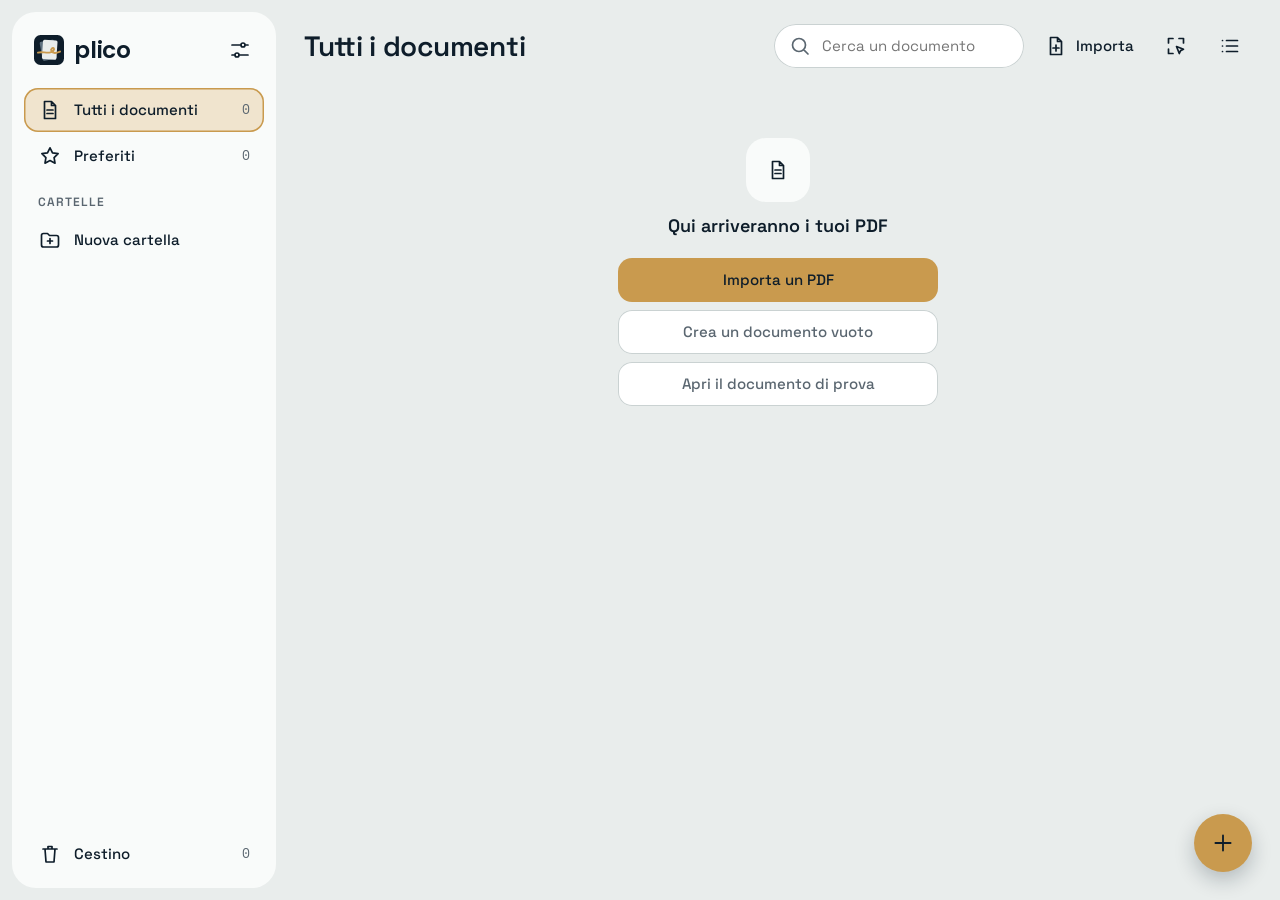
==== commit 6a84654a: "plico 2.2.0: niente pagina nera, fase 3 completa, selezione multipla, marchio nuovo - tele dei segni" ====
--- a/index.html
+++ b/index.html
@@ -134,7 +134,9 @@
 
 /* avvio */
 #avvio { position: fixed; inset: 0; z-index: 90; background: #0E1D2A; color: #E9EDEC; display: flex; flex-direction: column; align-items: center; justify-content: center; gap: 14px; pointer-events: none; transition: opacity .15s; }
-#avvio .segno { stroke-dasharray: 44; stroke-dashoffset: 44; animation: disegna .6s ease-out .3s forwards; }
+#avvio .segno { stroke-dasharray: 80; stroke-dashoffset: 80; animation: disegna .55s ease-out .35s forwards; }
+#avvio .foglio-dietro { opacity: 0; animation: compari .2s .05s forwards; }
+#avvio .foglio-davanti { opacity: 0; animation: compari .2s .15s forwards; }
 #avvio .nome-app { font-size: 30px; opacity: 0; animation: compari .3s .8s forwards; }
 #avvio small { font-size: 13px; color: #93A1AB; opacity: 0; animation: compari .3s .8s forwards; }
 #avvio small b { color: #E9EDEC; }
@@ -344,6 +346,80 @@
 }
 @media (prefers-reduced-motion: reduce) { *, *::before, *::after { transition: none !important; animation: none !important; } #avvio { display: none; } }
 
+/* ---------- 2.2: selezione multipla, explorer delle cartelle ---------- */
+.spunta { position: absolute; left: 8px; top: 8px; width: 28px; height: 28px; border-radius: 50%; background: var(--accento); color: var(--su-accento); display: grid; place-items: center; box-shadow: 0 0 0 2px var(--rialzo); pointer-events: none; z-index: 1; }
+.spunta .ic { width: 18px; height: 18px; stroke-width: 2.4; }
+.spunta.vuota { background: rgba(255,255,255,.85); box-shadow: inset 0 0 0 2px var(--linea), 0 0 0 2px var(--rialzo); }
+.scheda.scelto .mini { outline: 3px solid var(--accento); outline-offset: 2px; }
+.riga-doc { position: relative; }
+.riga-doc .spunta { position: static; flex: none; margin-left: 2px; }
+.riga-doc.scelto { background: var(--accento-tenue); border-radius: 14px; }
+.riga-cartella { position: relative; }
+.riga-cartella .spunta { position: static; flex: none; }
+.riga-cartella.scelto { background: var(--accento-tenue); border-radius: 14px; }
+.riquadro { position: relative; }
+.riquadro.scelto { outline: 3px solid var(--accento); outline-offset: 3px; }
+.bersaglio { outline: 2px dashed var(--accento) !important; outline-offset: 2px; background: var(--accento-tenue) !important; }
+.testata.selezione { background: var(--carta); border-radius: 18px; padding: 6px 8px; position: sticky; top: 0; z-index: 4; box-shadow: var(--ombra); }
+.testata.selezione h1 { font-size: 20px; }
+.azioni-selezione { display: flex; gap: 2px; flex-wrap: wrap; }
+.azione-sel[disabled] { opacity: .4; cursor: default; }
+@media (max-width: 719.98px) { .azione-sel span { display: none; } .azione-sel { padding: 0; width: 44px; } .testata .entra-sel { display: none; } }
+.esploratore { display: flex; flex-direction: column; gap: 8px; min-height: 240px; }
+.esplora-testa { display: flex; align-items: center; gap: 6px; min-height: 44px; }
+.esplora-radice { width: 44px; height: 44px; display: grid; place-items: center; color: var(--testo-2); }
+.esplora-percorso { font-size: 14px; color: var(--testo-2); overflow-wrap: anywhere; }
+.esplora-lista { display: flex; flex-direction: column; max-height: 50vh; overflow-y: auto; }
+.esplora-voce { border: 0; background: none; display: flex; align-items: center; gap: 12px; min-height: 56px; padding: 4px 8px; border-radius: 14px; text-align: left; width: 100%; }
+.esplora-voce:hover { background: var(--sopra); }
+.esplora-voce[disabled] { opacity: .4; cursor: default; background: none; }
+.esplora-voce .icona-cartella { width: 40px; height: 40px; border-radius: 12px; display: grid; place-items: center; flex: none; }
+.esplora-voce .etichetta { flex: 1; font-size: 15.5px; font-weight: 500; }
+.esplora-voce > .ic:last-child { width: 18px; height: 18px; color: var(--testo-2); }
+.esplora-vuoto { margin: 4px 8px; color: var(--testo-2); font-size: 14px; }
+
+/* ---------- 2.2: testo, selezione dei segni, firma, pagine, prova della penna ---------- */
+.editor-testo { position: absolute; z-index: 6; display: flex; align-items: flex-start; gap: 0; }
+.editor-testo textarea { border: 0; outline: 1.5px dashed var(--accento); outline-offset: 2px; background: rgba(255,255,255,.35); padding: 0; margin: 0; resize: none; overflow: hidden; white-space: pre; min-width: 40px; }
+.editor-testo .maniglia { position: absolute; left: -48px; top: -10px; width: 44px; height: 44px; border: 0; background: none; display: grid; place-items: center; cursor: move; touch-action: none; }
+.editor-testo .maniglia .ic { width: 26px; height: 26px; padding: 3px; border-radius: 50%; background: var(--accento); color: var(--su-accento); }
+.sel-box { position: absolute; z-index: 6; border: 1.5px dashed var(--accento); border-radius: 6px; pointer-events: none; }
+.sel-maniglia { position: absolute; width: 44px; height: 44px; pointer-events: auto; touch-action: none; display: grid; place-items: center; }
+.sel-maniglia::after { content: ""; width: 14px; height: 14px; border-radius: 50%; background: var(--rialzo); box-shadow: 0 0 0 2px var(--accento); }
+.sel-maniglia.no { left: -22px; top: -22px; cursor: nwse-resize; } .sel-maniglia.ne { right: -22px; top: -22px; cursor: nesw-resize; }
+.sel-maniglia.so { left: -22px; bottom: -22px; cursor: nesw-resize; } .sel-maniglia.se { right: -22px; bottom: -22px; cursor: nwse-resize; }
+.sel-azioni { position: absolute; left: 50%; bottom: calc(100% + 26px); transform: translateX(-50%); display: flex; gap: 2px; padding: 4px; background: var(--rialzo); border-radius: 16px; box-shadow: var(--ombra); pointer-events: auto; }
+.lettera { font-family: Helvetica, Arial, sans-serif; font-weight: 600; color: var(--testo); line-height: 1; }
+.riquadro-firma { background: #FFFFFF; border-radius: 14px; box-shadow: inset 0 0 0 1px var(--linea); height: 200px; position: relative; overflow: hidden; }
+.riquadro-firma::after { content: ""; position: absolute; left: 24px; right: 24px; bottom: 48px; border-bottom: 1px dashed #CAD2D2; pointer-events: none; }
+.riquadro-firma.piccolo { height: 140px; }
+.blocco-firma { position: absolute; inset: 0; width: 100%; height: 100%; touch-action: none; }
+.foglio.foglio-pagine { max-height: 92vh; }
+@media (min-width: 720px) { .foglio.foglio-pagine { width: min(760px, 100%); } .foglio.foglio-esplora { width: min(520px, 100%); } }
+.griglia-pagine { display: grid; grid-template-columns: repeat(auto-fill, minmax(132px, 1fr)); gap: 14px; overflow-y: auto; max-height: 62vh; padding: 4px; }
+.tessera-pagina { display: flex; flex-direction: column; align-items: center; gap: 4px; }
+.vai-pagina { border: 0; padding: 0; background: none; border-radius: 6px; }
+.vai-pagina[aria-current="page"] .mini-pagina { outline: 3px solid var(--accento); outline-offset: 2px; }
+.mini-pagina { width: 110px; aspect-ratio: 1 / 1.414; display: block; background: #FFFFFF; border-radius: 4px; box-shadow: 0 1px 3px rgba(14,29,42,.15), 0 0 0 1px rgba(14,29,42,.06); }
+.azioni-pagina { display: flex; align-items: center; gap: 0; }
+.azioni-pagina .bi { width: 40px; height: 40px; }
+.azioni-pagina .mono { min-width: 26px; text-align: center; }
+.prova-penna { gap: 12px; }
+.nota-penna { margin: 0; color: var(--testo-2); font-size: 14px; }
+.riquadro-prova { height: 320px; background: #FFFFFF; color: #0E1D2A; position: relative; }
+.blocco-prova { position: absolute; inset: 0; width: 100%; height: 100%; touch-action: none; }
+.barra-pressione { display: block; height: 6px; border-radius: 3px; background: var(--fondo); overflow: hidden; margin-top: 6px; max-width: 280px; }
+.barra-pressione i { display: block; height: 100%; width: 0; background: var(--accento); }
+.lettura-penna { display: grid; grid-template-columns: auto 1fr; gap: 0; margin: 0; }
+.lettura-penna dt, .lettura-penna dd { padding: 10px 16px; border-bottom: 1px solid var(--linea-tenue); margin: 0; font-size: 14.5px; }
+.lettura-penna dd { font-family: var(--f-mono); font-size: 13px; text-align: right; }
+@media (min-width: 720px) and (max-height: 900px) {
+  .barra-strumenti { gap: 2px; padding: 6px; width: 58px; }
+  .barra-strumenti .strumento { width: 44px; height: 44px; }
+  .barra-strumenti .strumento.colore { height: 36px; }
+  .opzioni { right: 84px; } .opzioni.sinistra { left: 84px; }
+}
+
 </style>
 <script>
 /* tema e avvio prima del primo disegno, per non avere lampi */
@@ -356,7 +432,7 @@
 <div id="app" aria-live="off"></div>
 <div class="area-avvisi"></div>
 <div id="avvio" aria-hidden="true">
-  <svg viewBox="0 0 64 64" width="96" height="96"><path d="M21 11h15l10 10v30a2 2 0 0 1-2 2H21a2 2 0 0 1-2-2V13a2 2 0 0 1 2-2z" fill="#E9EDEC"/><path d="M36 11v8a2 2 0 0 0 2 2h8z" fill="#CAD2D2"/><path class="segno" d="M24 41c3-7 6-7 7-1s3 7 6 0 4-5 6-2" fill="none" stroke="#C99A4E" stroke-width="3.6" stroke-linecap="round" stroke-linejoin="round"/></svg>
+  <svg viewBox="0 0 64 64" width="96" height="96"><rect class="foglio-dietro" x="15" y="12" width="31" height="41" rx="3.5" fill="#5F7280" transform="rotate(-10 30.5 32.5)"/><rect class="foglio-davanti" x="18" y="11" width="31" height="41" rx="3.5" fill="#E9EDEC" transform="rotate(4 33.5 31.5)"/><path class="segno" d="M8.5 37.5c8.5-3 17.5 1.8 26.5-.4 4.6-1.1 9-5.2 7.4-8.1-1.8-3.2-7.8.6-5.2 5.3 2.4 4.4 9.6 4.9 18.3 1.2" fill="none" stroke="#C99A4E" stroke-width="4.2" stroke-linecap="round" stroke-linejoin="round"/></svg>
   <span class="nome-app">plico</span>
   <small>by <b>nautargo</b></small>
 </div>
@@ -432,7 +508,7 @@
   return d.getDate() + ' ' + MESI[d.getMonth()] + (d.getFullYear() !== o.getFullYear() ? ' ' + d.getFullYear() : '');
 }
 function dataFile(ms = Date.now()) { const d = new Date(ms); return d.getFullYear() + '-' + due(d.getMonth() + 1) + '-' + due(d.getDate()); }
-function senzaAccenti(t) { return String(t || '').normalize('NFD').replace(/[̀-ͯ]/g, '').toLowerCase(); }
+function senzaAccenti(t) { return String(t || '').normalize('NFD').replace(/[\u0300-\u036f]/g, '').toLowerCase(); }
 function nomePulito(nome) {   // nome sicuro per un file, su ogni sistema
   let s = String(nome || 'documento').replace(/[\u0000-\u001f\u007f/\\:*?"<>|]+/g, ' ').replace(/\s+/g, ' ').trim();
   s = s.replace(/[. ]+$/, '').slice(0, 80).trim();
@@ -450,6 +526,7 @@
   const r = (...a) => { args = a; clearTimeout(t); t = setTimeout(() => { t = 0; f(...args); }, ms); };
   r.subito = () => { if (t) { clearTimeout(t); t = 0; return f(...(args || [])); } };
   r.inAttesa = () => !!t;
+  r.annulla = () => { clearTimeout(t); t = 0; };
   return r;
 }
 const stretta = () => !matchMedia('(min-width: 720px)').matches;
@@ -518,7 +595,21 @@
   aspetto: 'M12 3.5a8.5 8.5 0 1 0 0 17z M3.5 12a8.5 8.5 0 1 0 17 0a8.5 8.5 0 1 0 -17 0',
   archivio: 'M4.5 7.5h15v12h-15z M3.5 4.5h17v3h-17z M10 11.5h4',
   guida: 'M3.5 12a8.5 8.5 0 1 0 17 0a8.5 8.5 0 1 0 -17 0 M9.6 9.4a2.5 2.5 0 1 1 3.4 2.3c-.6.3-1 .9-1 1.5v.6 M12 16.8h.01',
-  lucchetto: 'M6.5 10.5h11v9h-11z M8.5 10.5V8a3.5 3.5 0 0 1 7 0v2.5'
+  lucchetto: 'M6.5 10.5h11v9h-11z M8.5 10.5V8a3.5 3.5 0 0 1 7 0v2.5',
+  testo: 'M5.5 7V5h13v2 M12 5v14 M9.5 19h5',
+  seleziona: 'M4.5 9V4.5H9 M15 4.5h4.5V9 M4.5 15v4.5H9 M12.5 12.5l7 2.8-2.9 1.3-1.3 2.9z',
+  forme: 'M4 10.5h7v7H4z M16.5 13.5a3.5 3.5 0 1 0 0-7a3.5 3.5 0 1 0 0 7',
+  immagine: 'M4 5h16v14H4z M7.5 10a1.5 1.5 0 1 0 3 0a1.5 1.5 0 1 0 -3 0 M5 17l4.5-4 3 2.5L15.5 12 19 15.5',
+  firma: 'M3.5 16c2-3.2 3.8-8 5.6-8 1.9 0-1.1 8 1 8 1.6 0 2-3.5 3.7-3.5 1.4 0 .9 3 2.6 3 1.2 0 2-1 3.1-2 M3.5 20.5h17',
+  altri: 'M4.5 4.5h6v6h-6z M13.5 4.5h6v6h-6z M4.5 13.5h6v6h-6z M16.5 13.5v6 M13.5 16.5h6',
+  'forma-linea': 'M5 19L19 5',
+  'forma-freccia': 'M5 19L19 5 M11 5h8v8',
+  'forma-rettangolo': 'M4.5 6.5h15v11h-15z',
+  'forma-ellisse': 'M3.5 12a8.5 6 0 1 0 17 0a8.5 6 0 1 0 -17 0',
+  sposta: 'M12 3v18 M3 12h18 M9 6l3-3 3 3 M9 18l3 3 3-3 M6 9l-3 3 3 3 M18 9l3 3-3 3',
+  colore: 'M12 3.5c3 4 6 7 6 10.5a6 6 0 1 1-12 0c0-3.5 3-6.5 6-10.5z',
+  pagine: 'M7.5 3.5h9v14h-9z M5 6.5v14h9',
+  spunta: 'M4.5 4.5h15v15h-15z M8 12.5l3 3 5-6'
 };
 function icona(nome, classe = 'ic') {
   const ns = 'http://www.w3.org/2000/svg';
@@ -527,9 +618,9 @@
   const p = document.createElementNS(ns, 'path'); p.setAttribute('d', ICONE[nome] || ICONE.documenti); s.append(p);
   return s;
 }
-function marchio(px = 28) {
+function marchio(px = 28) {   // il plico legato: due fogli e un tratto a mano color ottone (appendice A6)
   const t = document.createElement('template');
-  t.innerHTML = `<svg viewBox="0 0 64 64" width="${px}" height="${px}" aria-hidden="true" class="marchio"><rect width="64" height="64" rx="14" fill="#0E1D2A"/><path d="M21 11h15l10 10v30a2 2 0 0 1-2 2H21a2 2 0 0 1-2-2V13a2 2 0 0 1 2-2z" fill="#E9EDEC"/><path d="M36 11v8a2 2 0 0 0 2 2h8z" fill="#CAD2D2"/><path d="M24 41c3-7 6-7 7-1s3 7 6 0 4-5 6-2" fill="none" stroke="#C99A4E" stroke-width="3.6" stroke-linecap="round" stroke-linejoin="round"/></svg>`;
+  t.innerHTML = `<svg viewBox="0 0 64 64" width="${px}" height="${px}" aria-hidden="true" class="marchio"><rect width="64" height="64" rx="14" fill="#0E1D2A"/><rect x="15" y="12" width="31" height="41" rx="3.5" fill="#5F7280" transform="rotate(-10 30.5 32.5)"/><rect x="18" y="11" width="31" height="41" rx="3.5" fill="#E9EDEC" transform="rotate(4 33.5 31.5)"/><path d="M8.5 37.5c8.5-3 17.5 1.8 26.5-.4 4.6-1.1 9-5.2 7.4-8.1-1.8-3.2-7.8.6-5.2 5.3 2.4 4.4 9.6 4.9 18.3 1.2" fill="none" stroke="#C99A4E" stroke-width="4.2" stroke-linecap="round" stroke-linejoin="round"/></svg>`;
   return t.content.firstChild;
 }
 function bottoneIcona(nome, etichetta, azione, classe = 'bi') {
@@ -552,7 +643,7 @@
   };
 }
 function livelliAperti() { return pila.length; }
-function chiudiTuttiLivelli() { while (pila.length) { const v = pila[pila.length - 1]; v.attivo = false; pila.pop(); v.chiudi(); popDaIgnorare++; history.back(); } }
+function chiudiTuttiLivelli() { while (pila.length) { const v = pila.pop(); v.attivo = false; v.chiudi(); } }   // l'indirizzo è già cambiato: niente history.back()
 function quandoFermo() { return popDaIgnorare ? new Promise(r => attesaFermo.push(r)) : Promise.resolve(); }
 function gestisciPop() {   // true se il popstate era di un livello
   if (popDaIgnorare) { popDaIgnorare--; if (!popDaIgnorare) { const a = attesaFermo; attesaFermo = []; a.forEach(r => r()); } return true; }
@@ -938,7 +1029,43 @@
 function arrotonda(punti) { const o = new Float32Array(punti.length); for (let i = 0; i < punti.length; i++) o[i] = Math.round(punti[i] * 100) / 100; return o; }
 function pulito(s) { const o = {}; for (const k in s) if (k[0] !== '_') o[k] = s[k]; return o; }   // senza le cache (_poligono, _rett)
 
-return { poligonoDi, semplifica, asseDi, impacchetta, spacchetta, rettDi, tocca, toccaTratto, linea, arrotonda, pulito };
+// ---- aggiunte della 2.2: forme, spostare e ridimensionare (strumento Seleziona) ----
+// punti di una forma tracciata trascinando da "a" a "b" (punti PDF), pressione costante
+function forma(tipo, a, b, passo = 2) {
+  const [x0, y0] = a, [x1, y1] = b, out = [];
+  const tratto = (p, q) => { const n = Math.max(1, Math.ceil(Math.hypot(q[0] - p[0], q[1] - p[1]) / passo)); for (let i = out.length ? 1 : 0; i <= n; i++) out.push(p[0] + (q[0] - p[0]) * i / n, p[1] + (q[1] - p[1]) * i / n, 0.5); };
+  if (tipo === 'rettangolo') { tratto([x0, y0], [x1, y0]); tratto([x1, y0], [x1, y1]); tratto([x1, y1], [x0, y1]); tratto([x0, y1], [x0, y0]); }
+  else if (tipo === 'ellisse') {
+    const cx = (x0 + x1) / 2, cy = (y0 + y1) / 2, rx = Math.abs(x1 - x0) / 2, ry = Math.abs(y1 - y0) / 2;
+    const n = Math.max(24, Math.ceil(Math.PI * (rx + ry) / passo));
+    for (let i = 0; i <= n; i++) { const t = i / n * Math.PI * 2; out.push(cx + rx * Math.cos(t), cy + ry * Math.sin(t), 0.5); }
+  } else if (tipo === 'freccia') {
+    tratto([x0, y0], [x1, y1]);
+    const ang = Math.atan2(y1 - y0, x1 - x0), l = Math.min(14, Math.max(6, Math.hypot(x1 - x0, y1 - y0) * 0.3));
+    const p1 = [x1 - l * Math.cos(ang - 0.45), y1 - l * Math.sin(ang - 0.45)], p2 = [x1 - l * Math.cos(ang + 0.45), y1 - l * Math.sin(ang + 0.45)];
+    tratto([x1, y1], p1); tratto(p1, [x1, y1]); tratto([x1, y1], p2);
+  } else tratto([x0, y0], [x1, y1]);
+  return arrotonda(new Float32Array(out));
+}
+// copia del segno spostata di (dx, dy) e ridimensionata di k attorno ad (ax, ay); spessore e corpo seguono la scala
+function trasforma(s, { dx = 0, dy = 0, k = 1, ax = 0, ay = 0 } = {}) {
+  const X = x => Math.round((ax + (x - ax) * k + dx) * 100) / 100, Y = y => Math.round((ay + (y - ay) * k + dy) * 100) / 100;
+  const o = pulito(s);
+  if (s.punti) { const p = new Float32Array(s.punti.length); for (let i = 0; i < p.length; i += 3) { p[i] = X(s.punti[i]); p[i + 1] = Y(s.punti[i + 1]); p[i + 2] = s.punti[i + 2]; } o.punti = p; }
+  if (s.spessore) o.spessore = Math.round(s.spessore * k * 100) / 100;
+  if (s.rett) { const [a, b, c, d] = s.rett; o.rett = [X(a), Y(b), X(c), Y(d)]; }
+  if (s.corpo) o.corpo = Math.round(s.corpo * k * 10) / 10;
+  if (s.riquadri) o.riquadri = s.riquadri.map(([a, b, c, d]) => [X(a), Y(b), X(c), Y(d)]);
+  return o;
+}
+function rettDiTutti(lista) {   // rettangolo che contiene più segni
+  let x0 = Infinity, y0 = Infinity, x1 = -Infinity, y1 = -Infinity;
+  for (const s of lista) { const r = rettDi(s); x0 = Math.min(x0, r[0]); y0 = Math.min(y0, r[1]); x1 = Math.max(x1, r[2]); y1 = Math.max(y1, r[3]); }
+  return [x0, y0, x1, y1];
+}
+function intersecano(a, b) { return a[0] <= b[2] && a[2] >= b[0] && a[1] <= b[3] && a[3] >= b[1]; }
+
+return { poligonoDi, semplifica, asseDi, impacchetta, spacchetta, rettDi, tocca, toccaTratto, linea, arrotonda, pulito, forma, trasforma, rettDiTutti, intersecano };
 })();
 
 // ---- 37-unione.js ----
@@ -1000,6 +1127,7 @@
 // scomponi(file) -> { base, segni, plico }: se il file non viene da plico, base è il file intero e segni è vuoto
 const { poligonoDi, semplifica, asseDi, impacchetta, spacchetta } = __m["36-segni.js"];
 const { getStroke } = __m["35-freehand.js"];
+const { emetti } = __m["20-base.js"];
 const { leggi, segniDi } = __m["30-archivio.js"];
 const enc = new TextEncoder();
 async function comprimi(testo) {
@@ -1054,6 +1182,9 @@
         const poli = contorno(s);
         metti({ ...comune, annotationType: T.HIGHLIGHT, rect: rettangolo([poli], 1), color: rgb(s.colore), opacity: 1, thickness: s.spessore, outlines: { outline: linea(poli), points: [asseDi(s)] } });
       }
+      for (const s of lista) if (s.tipo === 'immagine' && s.dati) {                   // 2b. immagini e firme in immagine (2.2): timbro con la bitmap
+        metti({ ...comune, annotationType: T.STAMP, bitmapId: 'plico_' + s.id, bitmap: await bitmapDa(s.dati), rect: s.rett, isSvg: false });
+      }
       const perColore = new Map();                                                    // 3. penna e forme: un timbro vettoriale per colore
       for (const s of lista) if (s.tipo === 'tratto' && s.strumento !== 'evidenziatore') { if (!perColore.has(s.colore)) perColore.set(s.colore, []); perColore.get(s.colore).push(contorno(s)); }
       for (const [colore, poli] of perColore) metti({ ...comune, annotationType: T.SIGNATURE, isSignature: true, areContours: true, rect: rettangolo(poli, 1), color: rgb(colore), thickness: 0, lines: poli.map(linea) });
@@ -1064,12 +1195,22 @@
   } finally { await compito.destroy(); }
 }
 
+async function bitmapDa(dati) {   // data URL -> ImageBitmap, senza fetch (la regola di sicurezza non apre data: alle connessioni)
+  const [testa, b64] = dati.split(','), tipo = (/data:([^;]+)/.exec(testa) || [])[1] || 'image/png';
+  return createImageBitmap(new Blob([daBase64(b64)], { type: tipo }));
+}
 async function copiaBlob(blob, dest) {   // copia un Blob in un buffer già pronto, a pezzi, senza una seconda copia intera
   const r = blob.stream().getReader(); let pos = 0;
   for (;;) { const { done, value } = await r.read(); if (done) break; dest.set(value, pos); pos += value.length; }
 }
 function cercaIndietro(file, ago) {   // ultima posizione di "ago" (bytes) nel file, -1 se manca
-  salta: for (let i = file.length - ago.length; i >= 0; i--) { for (let k = 0; k < ago.length; k++) if (file[i + k] !== ago[k]) continue salta; return i; }
+  let i = file.length - ago.length;
+  while (i >= 0) {
+    i = file.lastIndexOf(ago[0], i); if (i < 0) return -1;
+    let k = 1; while (k < ago.length && file[i + k] === ago[k]) k++;
+    if (k === ago.length) return i;
+    i--;
+  }
   return -1;
 }
 async function scomponi(file) {
@@ -1101,11 +1242,7 @@
   const coda = new Uint8Array(await file.slice(da).arrayBuffer());
   const esterno = { base: file, segni: [], plico: false };
   const qui = cercaIndietro(coda, enc.encode('%plico1 '));
-  if (qui < 0) {
-    if (!da) return esterno;
-    const r = await scomponi(new Uint8Array(await file.arrayBuffer()));   // blocco più grande di 16 MB: caso raro
-    return r.plico ? { ...r, base: file.slice(0, r.base.length) } : esterno;
-  }
+  if (qui < 0) return esterno;   // il blocco e l'aggiornamento di pdf.js stanno negli ultimi 16 MB (500 tratti pesano circa 0,19 MB)
   const dec = new TextDecoder('latin1');
   const fineRiga = coda.indexOf(0x0a, qui);
   if (fineRiga < 0) return esterno;
@@ -1157,8 +1294,28 @@
   return { compito, doc, password: () => password };
 }
 
+// immagini decodificate per lo schermo: quando una è pronta, chi disegna viene avvisato
+const IMMAGINI = new Map();
+function immagineDi(dati) {
+  let v = IMMAGINI.get(dati);
+  if (!v) { const img = new Image(); v = { img, pronta: false }; IMMAGINI.set(dati, v); img.onload = () => { v.pronta = true; emetti('immagine:pronta'); }; img.src = dati; }
+  return v.pronta ? v.img : null;
+}
+function precaricaImmagini(lista) {
+  return Promise.all(lista.filter(s => s.tipo === 'immagine' && !s.eliminato).map(s => new Promise(ok => { if (immagineDi(s.dati)) ok(); else { const v = IMMAGINI.get(s.dati); v.img.addEventListener('load', ok, { once: true }); v.img.addEventListener('error', ok, { once: true }); } })));
+}
+const FONT_TESTO = 'Helvetica, Arial, "Liberation Sans", sans-serif';
+let misuratore = null;
+function misuraTesto(testo, corpo) {   // in punti PDF, con le stesse regole del FreeText di pdf.js (interlinea 1,35)
+  misuratore ||= document.createElement('canvas').getContext('2d');
+  misuratore.font = corpo + 'px ' + FONT_TESTO;
+  const righe = String(testo).split('\n');
+  return { w: Math.max(4, ...righe.map(r => misuratore.measureText(r).width)) + 2, h: righe.length * 1.35 * corpo };
+}
 // disegna i segni di una pagina su un contesto: sx, sy = pixel della tela per px CSS del viewport
+// ordine (punto 116): evidenziazioni, immagini, penna e forme, testo
 function disegnaSegni(ctx, lista, viewport, sx, sy, { evidenziatori = true, penne = true, miscela = false } = {}) {
+  const vivi = lista.filter(s => !s.eliminato && !s._nascosto);
   ctx.save();
   ctx.setTransform(sx, 0, 0, sy, 0, 0);
   ctx.transform(...viewport.transform);
@@ -1171,10 +1328,29 @@
   };
   if (evidenziatori) {
     if (miscela) ctx.globalCompositeOperation = 'multiply';
-    for (const s of lista) if (!s.eliminato && s.tipo === 'tratto' && s.strumento === 'evidenziatore') riempi(s);
+    for (const s of vivi) if (s.tipo === 'evidenzia') { ctx.fillStyle = s.colore; for (const [a, b, c, d] of s.riquadri) ctx.fillRect(a, b, c - a, d - b); }
+    for (const s of vivi) if (s.tipo === 'tratto' && s.strumento === 'evidenziatore') riempi(s);
     ctx.globalCompositeOperation = 'source-over';
   }
-  if (penne) for (const s of lista) if (!s.eliminato && s.tipo === 'tratto' && s.strumento !== 'evidenziatore') riempi(s);
+  ctx.restore();
+  if (!penne) return;
+  const inVista = (x, y) => viewport.convertToViewportPoint(x, y);
+  ctx.save(); ctx.setTransform(sx, 0, 0, sy, 0, 0);
+  for (const s of vivi) if (s.tipo === 'immagine') {
+    const img = immagineDi(s.dati); if (!img) continue;
+    const [a, b] = inVista(s.rett[0], s.rett[3]), [c, d] = inVista(s.rett[2], s.rett[1]);
+    ctx.drawImage(img, Math.min(a, c), Math.min(b, d), Math.abs(c - a), Math.abs(d - b));
+  }
+  ctx.restore();
+  ctx.save(); ctx.setTransform(sx, 0, 0, sy, 0, 0); ctx.transform(...viewport.transform);
+  for (const s of vivi) if (s.tipo === 'tratto' && s.strumento !== 'evidenziatore') riempi(s);
+  ctx.restore();
+  ctx.save(); ctx.setTransform(sx, 0, 0, sy, 0, 0);
+  for (const s of vivi) if (s.tipo === 'testo' && s.testo) {
+    const fs = s.corpo * viewport.scale, [x, y] = inVista(s.rett[0], s.rett[3]);
+    ctx.font = fs + 'px ' + FONT_TESTO; ctx.fillStyle = s.colore; ctx.textBaseline = 'alphabetic';
+    s.testo.split('\n').forEach((r, i) => ctx.fillText(r, x, y + fs + i * 1.35 * fs));
+  }
   ctx.restore();
 }
 
@@ -1188,6 +1364,7 @@
   const ctx = c.getContext('2d', { alpha: false });
   ctx.fillStyle = '#FFFFFF'; ctx.fillRect(0, 0, c.width, c.height);
   await pagina.render({ canvasContext: ctx, canvas: c, viewport }).promise;
+  await precaricaImmagini((segni || []).filter(s => s.pagina === 0));
   disegnaSegni(ctx, (segni || []).filter(s => s.pagina === 0), viewport, c.width / viewport.width, c.height / viewport.height, { miscela: true });
   const b = await new Promise(r => c.toBlob(r, 'image/webp', 0.8));
   c.width = c.height = 0;
@@ -1205,14 +1382,14 @@
   return out instanceof Blob ? out : new Blob([out], { type: 'application/pdf' });
 }
 
-return { componi, scomponi, scomponiBlob, carica, apriDocumento, disegnaSegni, miniatura, fileDi };
+return { componi, scomponi, scomponiBlob, carica, apriDocumento, immagineDi, precaricaImmagini, FONT_TESTO, misuraTesto, disegnaSegni, miniatura, fileDi };
 })();
 
 // ---- 41-vuoto.js ----
 __m["41-vuoto.js"] = await (async () => {
 // Riferimento: genera un PDF A4 vuoto (bianco, righe, quadretti) senza librerie.
-function pdfVuoto(pagine = 1, stile = 'bianco') {
-  const L = 595.28, A = 841.89, n2 = v => v.toFixed(2);
+function pdfVuoto(pagine = 1, stile = 'bianco', misura = [595.28, 841.89]) {   // revisione 3: misura della pagina facoltativa
+  const [L, A] = misura, n2 = v => v.toFixed(2);
   let c = '';
   if (stile === 'righe') { c = '0.79 0.82 0.82 RG 0.5 w\n'; for (let y = A - 85; y > 42; y -= 24) c += `42.5 ${n2(y)} m ${n2(L - 42.5)} ${n2(y)} l S\n`; }
   if (stile === 'quadretti') { const p = 14.173; c = '0.86 0.89 0.89 RG 0.4 w\n'; for (let x = p; x < L - 1; x += p) c += `${n2(x)} 0 m ${n2(x)} ${n2(A)} l S\n`; for (let y = A - p; y > 1; y -= p) c += `0 ${n2(y)} m ${n2(L)} ${n2(y)} l S\n`; }
@@ -1326,7 +1503,8 @@
 };
 
 // stato della libreria in memoria
-const L = { docs: new Map(), cartelle: new Map(), imp: {}, vista: 'tutti', cartella: null, cerca: '', mini: new Map(), apriInScrittura: null, pronta: false };
+const L = { docs: new Map(), cartelle: new Map(), imp: {}, vista: 'tutti', cartella: null, cerca: '', mini: new Map(), apriInScrittura: null, pronta: false,
+  sel: new Set(), modoSel: false, ultimaSel: null, ordine: [] };   // selezione multipla (2.2): chiavi "d:{id}" per i documenti, "c:{id}" per le cartelle
 
 async function caricaLibreria() {
   const [docs, cartelle, imp] = await Promise.all([tutti('documenti'), tutti('cartelle'), tutteImpostazioni()]);
@@ -1524,15 +1702,31 @@
     { testo: 'Sposta nel cestino', icona: 'cestino', pericolo: true, fai: () => eliminaCartella(c) }
   ], { titolo: c.nome });
 }
-async function scegliCartella(attuale) {
-  const opz = [{ id: '-', testo: 'Nessuna cartella', sotto: 'Solo in Tutti i documenti', icona: 'documenti' }];
-  const giro = (idc, livello) => { for (const f of figlieDi(idc)) { opz.push({ id: f.id, testo: ' '.repeat(Math.min(livello, 4)) + f.nome, sotto: f.id === attuale ? 'Qui ora' : '', icona: 'cartella' }); giro(f.id, livello + 1); } };
-  giro(null, 0);
-  opz.push({ id: '+', testo: 'Nuova cartella', icona: 'nuovaCartella' });
-  const s = await scegli('Sposta in una cartella', opz);
-  if (s === '+') { const c = await nuovaCartella(null); return c ? c.id : undefined; }
-  return s === null ? undefined : (s === '-' ? null : s);
-}
+// scelta della cartella come in un explorer (revisione 3): si entra nelle cartelle una alla volta.
+// Risolve con l'id della cartella, null per "nessuna cartella", undefined se si annulla.
+function esploraCartelle({ titolo = 'Sposta in una cartella', escludi = new Set(), attuale = null, ok = 'Sposta qui' } = {}) {
+  return new Promise(risolvi => {
+    let qui = cartellaViva(attuale) ? attuale : null, esito;
+    const corpo = el('div.esploratore');
+    const disegna = () => {
+      const perc = percorsoCartella(qui), figlie = figlieDi(qui);
+      const testa = el('div.esplora-testa', null,
+        qui ? bottoneIcona('indietro', 'Cartella superiore', () => { qui = cartellaViva(qui)?.genitore || null; disegna(); }) : el('span.esplora-radice', null, icona('documenti')),
+        el('span.esplora-percorso', { testo: ['Tutti i documenti', ...perc.map(c => c.nome)].join(' / ') }));
+      const lista = el('div.esplora-lista', { role: 'list' }, figlie.map(c => el('button.esplora-voce', { type: 'button', role: 'listitem', disabled: escludi.has(c.id), onclick: () => { qui = c.id; disegna(); } },
+        el('span.icona-cartella', { style: { background: colore(c.colore).tinta, color: '#0E1D2A' } }, icona('cartella')), el('span.etichetta', { testo: c.nome }),
+        el('span.mono', { testo: String(docsIn(c.id).length) }), icona('avanti'))));
+      if (!figlie.length) lista.append(el('p.esplora-vuoto', { testo: 'Nessuna sottocartella.' }));
+      lista.append(el('button.esplora-voce.nuova', { type: 'button', onclick: async () => { const c = await nuovaCartella(qui); if (c) { qui = c.id; disegna(); } } },
+        el('span.icona-cartella', { style: { background: 'var(--carta)' } }, icona('nuovaCartella')), el('span.etichetta', { testo: 'Nuova cartella qui' })));
+      corpo.replaceChildren(testa, lista);
+    };
+    foglio({ titolo, contenuto: corpo, classe: 'foglio-esplora', alChiudere: () => risolvi(esito), azioni: [
+      { testo: 'Annulla', fai: c => c() }, { testo: ok, primario: true, fai: c => { esito = qui; c(); } }] });
+    disegna();
+  });
+}
+const scegliCartella = attuale => esploraCartelle({ attuale });
 
 // ---------- azioni sul documento ----------
 async function rinomina(s) {
@@ -1541,7 +1735,7 @@
   s.nome = nome; await salvaScheda(s); ridisegna(); return true;
 }
 async function sposta(s) {
-  const c = await scegliCartella(s.cartella);
+  const c = await esploraCartelle({ attuale: s.cartella });
   if (c === undefined || c === s.cartella) return;
   s.cartella = c; await salvaScheda(s); ridisegna();
   avviso(c ? 'Spostato in ' + cartellaViva(c)?.nome : 'Tolto dalla cartella');
@@ -1670,6 +1864,120 @@
   ], { titolo: s.nome });
 }
 
+// ---------- selezione multipla (2.2) ----------
+const chiaveDoc = d => 'd:' + d.id, chiaveCartella = c => 'c:' + c.id;
+function elementiScelti() {
+  const docs = [], cartelle = [];
+  for (const k of L.sel) { const [t, i] = [k[0], k.slice(2)]; if (t === 'd' && L.docs.get(i)) docs.push(L.docs.get(i)); if (t === 'c' && L.cartelle.get(i)) cartelle.push(L.cartelle.get(i)); }
+  return { docs, cartelle };
+}
+function esciSelezione() { if (!L.modoSel && !L.sel.size) return false; L.sel.clear(); L.modoSel = false; L.ultimaSel = null; ridisegna(); return true; }
+function scegliElemento(k, intervallo = false) {
+  if (intervallo && L.ultimaSel && L.ordine.includes(L.ultimaSel) && L.ordine.includes(k)) {
+    const [a, b] = [L.ordine.indexOf(L.ultimaSel), L.ordine.indexOf(k)].sort((x, y) => x - y);
+    for (const x of L.ordine.slice(a, b + 1)) L.sel.add(x);
+  } else if (L.sel.has(k)) L.sel.delete(k); else L.sel.add(k);
+  L.ultimaSel = k; L.modoSel = L.sel.size > 0 || L.modoSel;
+  ridisegna();
+}
+function annullaSpostamenti(prima, testo) {
+  avviso(testo, { azione: { testo: 'Annulla', fai: async () => {
+    for (const [x, campo, v] of prima) { x[campo] = v; if (campo === 'cartella') await salvaScheda(x); else await salvaCartella(x); }
+    ridisegna();
+  } } });
+}
+// sposta documenti e cartelle (chiavi "d:" e "c:") nella cartella "dove" (null = nessuna cartella)
+async function spostaElementi(chiavi, dove) {
+  const prima = [], vietate = new Set();
+  for (const k of chiavi) if (k[0] === 'c') { vietate.add(k.slice(2)); for (const d of discendenti(k.slice(2))) vietate.add(d.id); }
+  if (dove && vietate.has(dove)) { avviso('Una cartella non può andare dentro se stessa.'); return; }
+  let n = 0;
+  for (const k of chiavi) {
+    const i = k.slice(2);
+    if (k[0] === 'd') { const d = L.docs.get(i); if (!d || d.eliminato || d.cartella === dove) continue; prima.push([d, 'cartella', d.cartella]); d.cartella = dove; await salvaScheda(d); n++; }
+    else { const c = L.cartelle.get(i); if (!c || (c.genitore || null) === dove) continue; prima.push([c, 'genitore', c.genitore]); c.genitore = dove; await salvaCartella(c); n++; }
+  }
+  L.sel.clear(); L.modoSel = false; ridisegna();
+  if (n) annullaSpostamenti(prima, (n === 1 ? 'Spostato' : 'Spostati ' + n + ' elementi') + (dove ? ' in ' + cartellaViva(dove)?.nome : ' in Tutti i documenti'));
+}
+async function spostaSelezione() {
+  const { cartelle } = elementiScelti(), escludi = new Set();
+  for (const c of cartelle) { escludi.add(c.id); for (const d of discendenti(c.id)) escludi.add(d.id); }
+  const dove = await esploraCartelle({ escludi, attuale: L.vista === 'cartella' ? L.cartella : null });
+  if (dove !== undefined) await spostaElementi([...L.sel], dove);
+}
+async function preferitiSelezione() {
+  const { docs } = elementiScelti(); if (!docs.length) return;
+  const tutti_ = docs.every(d => d.preferito);
+  for (const d of docs) { d.preferito = !tutti_; await salvaScheda(d); }
+  esciSelezione(); avviso(tutti_ ? 'Tolti dai preferiti' : 'Aggiunti ai preferiti');
+}
+async function condividiSelezione() {
+  const { docs } = elementiScelti(); if (!docs.length) return;
+  if (docs.length === 1) { esciSelezione(); return condividi(docs[0]); }
+  const attesa = avviso('Preparo ' + docs.length + ' PDF', { durata: 120000 }), file = [];
+  try { for (const d of docs) { const b = await fileConPassword(d); if (b) file.push(new File([b], nomePulito(d.nome) + '.pdf', { type: 'application/pdf' })); } }
+  catch (e) { attesa.remove(); console.error(e); avviso('plico non riesce a preparare tutti i PDF.', { durata: 5000 }); return; }
+  attesa.remove(); esciSelezione();
+  const manda = () => navigator.share({ files: file, title: file.length + ' documenti' });
+  if (navigator.canShare && navigator.canShare({ files: file })) {
+    try { await manda(); } catch (e) { if (e?.name === 'NotAllowedError') avviso('PDF pronti', { azione: { testo: 'Condividi', fai: () => manda().catch(() => {}) }, durata: 10000 }); else if (e?.name !== 'AbortError') { for (const f of file) scarica(f, f.name); } }
+  } else { for (const f of file) scarica(f, f.name); avviso('Copie salvate'); }
+}
+async function cestinoSelezione() {
+  const { docs, cartelle } = elementiScelti(), ora = Date.now(), cambiati = [], cambiateC = [];
+  const tutteCartelle = new Set(); for (const c of cartelle) { tutteCartelle.add(c); for (const d of discendenti(c.id)) tutteCartelle.add(d); }
+  const ids = new Set([...tutteCartelle].map(c => c.id));
+  const tuttiDocs = new Set([...docs, ...vivi().filter(d => ids.has(d.cartella))]);
+  for (const c of tutteCartelle) if (!c.eliminato) { c.eliminato = ora; await salvaCartella(c); cambiateC.push(c); }
+  for (const d of tuttiDocs) if (!d.eliminato) { d.eliminato = ora; await salvaScheda(d); cambiati.push(d); }
+  esciSelezione();
+  avviso(tuttiDocs.size === 1 && !tutteCartelle.size ? 'Spostato nel cestino' : 'Spostati nel cestino: ' + (tuttiDocs.size + tutteCartelle.size) + ' elementi', { azione: { testo: 'Annulla', fai: async () => {
+    for (const c of cambiateC) { c.eliminato = null; await salvaCartella(c); }
+    for (const d of cambiati) { d.eliminato = null; await salvaScheda(d); }
+    ridisegna();
+  } } });
+}
+async function ripristinaSelezione() { const { docs } = elementiScelti(); for (const d of docs) { d.eliminato = null; if (d.cartella && !cartellaViva(d.cartella)) d.cartella = null; await salvaScheda(d); } esciSelezione(); avviso(docs.length === 1 ? 'Ripristinato: ' + docs[0].nome : 'Ripristinati ' + docs.length + ' documenti'); }
+async function eliminaSelezione() {
+  const { docs } = elementiScelti(); if (!docs.length) return;
+  if (!(await conferma('Eliminare per sempre ' + (docs.length === 1 ? '"' + docs[0].nome + '"' : docs.length + ' documenti') + '? Non si può annullare.', { ok: 'Elimina' }))) return;
+  for (const d of docs) await eliminaPerSempre(d, { chiedi: false });
+  esciSelezione();
+}
+function selezionaTutti() { for (const k of L.ordine) L.sel.add(k); L.modoSel = true; ridisegna(); }
+function barraSelezione() {
+  const n = L.sel.size, { docs, cartelle } = elementiScelti();
+  const az = (icn, testo, fai, abilitato = true) => el('button.btn.testo.azione-sel', { type: 'button', onclick: fai, disabled: !abilitato, title: testo, 'aria-label': testo }, icona(icn), el('span', { testo }));
+  const cestino = L.vista === 'cestino';
+  return el('header.testata.selezione', { role: 'toolbar', 'aria-label': 'Selezione' },
+    bottoneIcona('chiudi', 'Chiudi la selezione (Esc)', esciSelezione),
+    el('div.testata-titolo', null, el('h1', { testo: n ? (n === 1 ? '1 selezionato' : n + ' selezionati') : 'Seleziona' })),
+    el('div.azioni-selezione', null,
+      az('spunta', 'Seleziona tutti', selezionaTutti),
+      cestino ? [az('ripristina', 'Ripristina', ripristinaSelezione, docs.length > 0), az('cestino', 'Elimina per sempre', eliminaSelezione, docs.length > 0)]
+        : [az('cartella', 'Sposta', spostaSelezione, n > 0), az('stella', docs.length && docs.every(d => d.preferito) ? 'Togli dai preferiti' : 'Preferiti', preferitiSelezione, docs.length > 0),
+          az('condividi', 'Condividi', condividiSelezione, docs.length > 0 && !cartelle.length), az('cestino', 'Cestino', cestinoSelezione, n > 0)]));
+}
+addEventListener('keydown', e => { if (e.key === 'Escape' && radice?.isConnected && L.modoSel && !document.querySelector('.velo')) { e.preventDefault(); esciSelezione(); } });
+// trascinamento (tablet e PC): documenti e cartelle su una cartella del pannello, un riquadro o "Tutti i documenti"
+const TIPO_TRASCINA = 'application/x-plico';
+function trascinabile(nodo, k) {
+  nodo.draggable = true;
+  nodo.addEventListener('dragstart', e => {
+    if (!L.sel.has(k)) { L.sel.clear(); L.sel.add(k); }
+    e.dataTransfer.setData(TIPO_TRASCINA, JSON.stringify([...L.sel])); e.dataTransfer.effectAllowed = 'move';
+    e.dataTransfer.setData('text/plain', [...L.sel].length + ' elementi');
+  });
+}
+function bersaglio(nodo, dove) {
+  nodo.addEventListener('dragover', e => { if (e.dataTransfer.types.includes(TIPO_TRASCINA)) { e.preventDefault(); e.dataTransfer.dropEffect = 'move'; nodo.classList.add('bersaglio'); } });
+  nodo.addEventListener('dragleave', () => nodo.classList.remove('bersaglio'));
+  nodo.addEventListener('drop', e => { const v = e.dataTransfer.getData(TIPO_TRASCINA); nodo.classList.remove('bersaglio'); if (!v) return; e.preventDefault(); e.stopPropagation(); spostaElementi(JSON.parse(v), dove); });
+  return nodo;
+}
+const puoTrascinare = () => matchMedia('(hover: hover)').matches;
+
 // ---------- disegno della libreria ----------
 let radice = null, statoSync = { testo: '', errore: false, visibile: false };
 ascolta('sync:stato', st => { statoSync = st; const n = $('.stato-sync'); if (n) aggiornaStatoSync(n); });
@@ -1695,30 +2003,41 @@
     d.preferito ? el('span', { title: 'Preferito' }, icona('stella', 'ic stella-on')) : null);
 }
 function apriDoc(d) { if (d.eliminato) { menuDocumento(d, null); return; } vai('#doc-' + d.id); }
+function clicElemento(e, k, apri_) {   // in selezione il tocco sceglie; Ctrl e Maiusc scelgono anche fuori dalla selezione
+  if (L.modoSel || e.ctrlKey || e.metaKey || e.shiftKey) { e.preventDefault(); scegliElemento(k, e.shiftKey); return; }
+  apri_();
+}
+function segnoScelto(k) { return L.sel.has(k) ? el('span.spunta', { 'aria-hidden': 'true' }, icona('fatto')) : (L.modoSel ? el('span.spunta.vuota', { 'aria-hidden': 'true' }) : null); }
 function schedaGriglia(d, conCartella) {
-  const apri = el('button.apri', { type: 'button', onclick: () => apriDoc(d), 'aria-label': d.nome + (d.eliminato ? ', nel cestino' : '') },
+  const k = chiaveDoc(d); L.ordine.push(k);
+  const apri = el('button.apri', { type: 'button', onclick: e => clicElemento(e, k, () => apriDoc(d)), 'aria-label': d.nome + (d.eliminato ? ', nel cestino' : ''), 'aria-pressed': L.modoSel ? String(L.sel.has(k)) : null },
     boxMiniatura(d), el('span.nome', { testo: d.nome }), rigaMeta(d, conCartella));
-  const puntini = bottoneIcona('puntini', 'Azioni per ' + d.nome, e => menuDocumento(d, e.currentTarget), 'bi puntini');
-  const s = el('div.scheda', null, apri, puntini);
-  pressioneLunga(apri, () => menuDocumento(d, puntini));
+  const puntini = L.modoSel ? null : bottoneIcona('puntini', 'Azioni per ' + d.nome, e => menuDocumento(d, e.currentTarget), 'bi puntini');
+  const s = el('div.scheda' + (L.sel.has(k) ? '.scelto' : ''), null, apri, segnoScelto(k), puntini);
+  pressioneLunga(apri, () => scegliElemento(k));
+  if (puoTrascinare()) trascinabile(s, k);
   return s;
 }
 function rigaElenco(d, conCartella) {
-  const apri = el('button.apri', { type: 'button', onclick: () => apriDoc(d) }, boxMiniatura(d), el('span.testi', null, el('span.nome', { testo: d.nome }), rigaMeta(d, conCartella)));
-  const puntini = bottoneIcona('puntini', 'Azioni per ' + d.nome, e => menuDocumento(d, e.currentTarget));
-  pressioneLunga(apri, () => menuDocumento(d, puntini));
-  return el('div.riga-doc', null, apri, puntini);
+  const k = chiaveDoc(d); L.ordine.push(k);
+  const apri = el('button.apri', { type: 'button', onclick: e => clicElemento(e, k, () => apriDoc(d)), 'aria-pressed': L.modoSel ? String(L.sel.has(k)) : null }, boxMiniatura(d), el('span.testi', null, el('span.nome', { testo: d.nome }), rigaMeta(d, conCartella)));
+  const puntini = L.modoSel ? null : bottoneIcona('puntini', 'Azioni per ' + d.nome, e => menuDocumento(d, e.currentTarget));
+  pressioneLunga(apri, () => scegliElemento(k));
+  const r = el('div.riga-doc' + (L.sel.has(k) ? '.scelto' : ''), null, segnoScelto(k), apri, puntini);
+  if (puoTrascinare()) trascinabile(r, k);
+  return r;
 }
 function documenti(lista, conCartella = false) {
   if (vistaGriglia()) return el('div.griglia', null, lista.map(d => schedaGriglia(d, conCartella)));
   return el('div.elenco', null, lista.map(d => rigaElenco(d, conCartella)));
 }
 function riquadroCartella(c) {
-  const t = colore(c.colore), n = docsIn(c.id).length + figlieDi(c.id).length;
-  const b = el('button.riquadro', { type: 'button', style: { background: t.colore }, 'aria-label': c.nome + ', ' + n + ' elementi', onclick: () => vai('#cartella-' + c.id) },
-    el('span.linguetta'), el('span.fronte', { style: { background: t.tinta } }, el('span.mono', { testo: String(n) }), el('b', { testo: c.nome })));
-  pressioneLunga(b, () => menuCartella(c, b));
-  return b;
+  const t = colore(c.colore), n = docsIn(c.id).length + figlieDi(c.id).length, k = chiaveCartella(c); L.ordine.push(k);
+  const b = el('button.riquadro' + (L.sel.has(k) ? '.scelto' : ''), { type: 'button', style: { background: t.colore }, 'aria-label': c.nome + ', ' + n + ' elementi', 'aria-pressed': L.modoSel ? String(L.sel.has(k)) : null, onclick: e => clicElemento(e, k, () => vai('#cartella-' + c.id)) },
+    el('span.linguetta'), el('span.fronte', { style: { background: t.tinta } }, el('span.mono', { testo: String(n) }), el('b', { testo: c.nome })), segnoScelto(k));
+  pressioneLunga(b, () => scegliElemento(k));
+  if (puoTrascinare()) trascinabile(b, k);
+  return bersaglio(b, c.id);
 }
 function statoVuoto(titolo, testo, azioni = []) {
   return el('div.vuoto', null, el('span.grande', null, icona('documenti')), el('h2', { testo: titolo }), testo ? el('p', { testo }) : null,
@@ -1731,7 +2050,7 @@
   const cest = [...L.docs.values()].filter(d => d.eliminato && !d.rimosso).length;
   const p = el('nav.pannello', { 'aria-label': 'Libreria' },
     el('div.pannello-testa', null, marchio(30), el('span.nome-app', { testo: 'plico' }), bottoneIcona('ingranaggio', 'Impostazioni', () => vai('#impostazioni'))),
-    voce('documenti', 'Tutti i documenti', vivi().length, L.vista === 'tutti' && !L.cerca, () => vai('#libreria')),
+    bersaglio(voce('documenti', 'Tutti i documenti', vivi().length, L.vista === 'tutti' && !L.cerca, () => vai('#libreria')), null),
     voce('stella', 'Preferiti', vivi().filter(d => d.preferito).length, L.vista === 'preferiti', () => vai('#preferiti')),
     el('span.pannello-titolo', { testo: 'Cartelle' }));
   const giro = (idc, livello) => {
@@ -1740,6 +2059,7 @@
       const b = el('button.voce', { type: 'button', 'aria-current': L.vista === 'cartella' && L.cartella === c.id ? 'page' : null, style: { paddingLeft: (14 + Math.min(livello, 4) * 16) + 'px' }, onclick: () => vai('#cartella-' + c.id) },
         el('span.punto-cartella', { style: { background: t.colore } }), el('span.etichetta', { testo: c.nome }), el('span.conta', { testo: String(docsIn(c.id).length) }));
       pressioneLunga(b, () => menuCartella(c, b));
+      bersaglio(b, c.id);
       p.append(b); giro(c.id, livello + 1);
     }
   };
@@ -1783,8 +2103,10 @@
   radice = el('div.libreria', { 'data-vista': L.vista + ':' + L.cartella }, pannello(), principale);
 
   function testata(titolo, briciole, extra) {
+    if (L.modoSel) return barraSelezione();
     const t = el('header.testata', null, el('div.testata-titolo', null, briciole || null, el('h1', { testo: titolo })), extra || null, cerca,
       el('button.btn.testo.importa', { type: 'button', onclick: scegliFile }, icona('importa'), 'Importa'),
+      bottoneIcona('seleziona', 'Seleziona', () => { L.modoSel = true; mostraLibreria(); }, 'bi entra-sel'),
       bottoneIcona(vistaGriglia() ? 'elenco' : 'griglia', vistaGriglia() ? 'Mostra come elenco' : 'Mostra come griglia', async () => { await impostaL('vista', vistaGriglia() ? 'elenco' : 'griglia'); mostraLibreria(); }, 'bi cambia-vista'));
     return t;
   }
@@ -1798,7 +2120,7 @@
     return el('div.riga-ordine', null, el('span.nota', { testo: nota }), b);
   }
   function disegnaContenuto() {
-    contenuto.replaceChildren();
+    contenuto.replaceChildren(); L.ordine = [];
     const q = senzaAccenti(L.cerca.trim());
     if (q) {
       const ris = ordina(vivi().filter(d => senzaAccenti(d.nome).includes(q)));
@@ -1823,9 +2145,10 @@
       const lista = el('div.elenco');
       const giro = (idc, livello) => { for (const c of figlieDi(idc)) {
         const t = colore(c.colore);
-        const b = el('button.riga-cartella', { type: 'button', style: { paddingLeft: (4 + Math.min(livello, 4) * 20) + 'px' }, onclick: () => vai('#cartella-' + c.id) },
-          el('span.icona-cartella', { style: { background: t.tinta, color: '#0E1D2A' } }, icona('cartella')), el('span.etichetta', { testo: c.nome }), el('span.mono', { testo: String(docsIn(c.id).length) }));
-        pressioneLunga(b, () => menuCartella(c, b)); lista.append(b); giro(c.id, livello + 1); } };
+        const k = chiaveCartella(c); L.ordine.push(k);
+        const b = el('button.riga-cartella' + (L.sel.has(k) ? '.scelto' : ''), { type: 'button', style: { paddingLeft: (4 + Math.min(livello, 4) * 20) + 'px' }, 'aria-pressed': L.modoSel ? String(L.sel.has(k)) : null, onclick: e => clicElemento(e, k, () => vai('#cartella-' + c.id)) },
+          segnoScelto(k), el('span.icona-cartella', { style: { background: t.tinta, color: '#0E1D2A' } }, icona('cartella')), el('span.etichetta', { testo: c.nome }), el('span.mono', { testo: String(docsIn(c.id).length) }));
+        pressioneLunga(b, () => scegliElemento(k)); bersaglio(b, c.id); lista.append(b); giro(c.id, livello + 1); } };
       giro(null, 0);
       lista.append(el('button.riga-cartella', { type: 'button', onclick: () => nuovaCartella(null) }, el('span.icona-cartella', { style: { background: 'var(--carta)' } }, icona('nuovaCartella')), el('span.etichetta', { testo: 'Nuova cartella' })));
       const cest = [...L.docs.values()].filter(d => d.eliminato && !d.rimosso).length;
@@ -1855,12 +2178,13 @@
   document.title = 'plico';
 }
 async function mostraVista(vista, cartella = null) {
+  if (L.vista !== vista || L.cartella !== cartella) { L.sel.clear(); L.modoSel = false; }
   L.vista = vista; L.cartella = cartella;
   if (vista !== 'tutti') L.cerca = '';
   mostraLibreria();
 }
 
-return { COLORI_CARTELLA, TESTI, L, caricaLibreria, vivi, cartelleVive, cartellaViva, percorsoCartella, salvaScheda, salvaCartella, impostaL, urlMiniatura, dimenticaMiniatura, importa, scegliFile, nuovoVuoto, apriProva, menuNuovo, nuovaCartella, scegliCartella, rinomina, sposta, preferito, duplica, spostaNelCestino, ripristina, eliminaPerSempre, svuotaCestino, puliziaAvvio, salvaCopia, condividi, dettagli, menuDocumento, ridisegna, mostraLibreria, mostraVista };
+return { COLORI_CARTELLA, TESTI, L, caricaLibreria, vivi, cartelleVive, cartellaViva, percorsoCartella, salvaScheda, salvaCartella, impostaL, urlMiniatura, dimenticaMiniatura, importa, scegliFile, nuovoVuoto, apriProva, menuNuovo, nuovaCartella, esploraCartelle, scegliCartella, rinomina, sposta, preferito, duplica, spostaNelCestino, ripristina, eliminaPerSempre, svuotaCestino, puliziaAvvio, salvaCopia, condividi, dettagli, menuDocumento, esciSelezione, spostaElementi, ridisegna, mostraLibreria, mostraVista };
 })();
 
 // ---- 60-documento.js ----
@@ -1938,8 +2262,8 @@
 async function impostaStato(nuovo, { daUtente = false } = {}) {
   if (!D.aperto) return;
   if (daUtente) {
-    if (nuovo === 'lettura' && L.imp.haPenna) await impostaL('letturaScelta', true);
-    if (nuovo === 'scrittura') await impostaL('letturaScelta', false);
+    if (nuovo === 'lettura' && L.imp.haPenna) impostaL('letturaScelta', true);   // in memoria subito, sul disco dopo
+    if (nuovo === 'scrittura') impostaL('letturaScelta', false);
   }
   D.stato = nuovo;
   D.contenitore.classList.toggle('lettura', nuovo === 'lettura');
@@ -1956,8 +2280,27 @@
   D.v.updateScale({ scaleFactor: nuova / D.v.currentScale, origin: origine, drawingDelay: 400 });
 }
 // due dita in Lettura (punto 143): touch non passivi; con due tocchi si ingrandisce
+// doppio tocco (2.2): ingrandisce al doppio attorno al punto, oppure torna alla misura iniziale
+let ultimoTocco = null;
+function toccoDoppio(x, y) {
+  const ora = performance.now(), u = ultimoTocco;
+  ultimoTocco = { ora, x, y };
+  if (!u || ora - u.ora > 320 || Math.hypot(x - u.x, y - u.y) > 30 || !D.v) return false;
+  ultimoTocco = null;
+  const base = D.scalaBase || D.v.currentScale;
+  if (D.v.currentScale > base * 1.3) D.v.currentScaleValue = stretta() ? 'page-width' : 'auto';
+  else D.v.updateScale({ scaleFactor: limita(base * 2, MIN, MAX) / D.v.currentScale, origin: [x, y], drawingDelay: 200 });
+  return true;
+}
 function gestoLettura(c) {
-  let g = null;
+  let g = null, tocco = null;
+  c.addEventListener('pointerdown', e => { if (e.pointerType === 'touch' && D.stato === 'lettura' && e.isPrimary) tocco = { x: e.clientX, y: e.clientY, t: performance.now() }; else tocco = null; });
+  c.addEventListener('pointerup', e => {
+    if (!tocco || e.pointerType !== 'touch' || D.stato !== 'lettura') return;
+    if (performance.now() - tocco.t < 250 && Math.hypot(e.clientX - tocco.x, e.clientY - tocco.y) < 10) toccoDoppio(e.clientX, e.clientY);
+    tocco = null;
+  });
+  c.addEventListener('pointercancel', () => { tocco = null; });
   const dist = t => Math.hypot(t[0].clientX - t[1].clientX, t[0].clientY - t[1].clientY);
   const centro = t => [(t[0].clientX + t[1].clientX) / 2, (t[0].clientY + t[1].clientY) / 2];
   c.addEventListener('touchstart', e => {
@@ -2021,6 +2364,7 @@
   menu(ancora, [
     { testo: 'Cerca nel testo', icona: 'lente', fai: cerca },
     { testo: 'Vai alla pagina', icona: 'vai', valore: D.v ? D.v.currentPageNumber + ' di ' + D.doc.numPages : '', fai: vaiAPagina },
+    { testo: 'Pagine', icona: 'pagine', fai: () => emetti('azione:pagine') },
     s.origine === 'vuoto' ? { testo: 'Aggiungi pagina', icona: 'piu', fai: aggiungiPagina } : null,
     { separatore: true },
     { testo: 'Rinomina', icona: 'rinomina', fai: rinominaAperto },
@@ -2060,7 +2404,7 @@
   const stretto = stretta();
 
   const contenitore = el('div.visore.lettura', { tabindex: '-1' }, el('div.pdfViewer'));
-  const scriviBtn = el('button.tondo.scrivi', { type: 'button', 'aria-label': 'Scrivi', title: 'Scrivi', onclick: () => impostaStato('scrittura', { daUtente: true }) }, icona('penna'));
+  const scriviBtn = el('button.tondo.scrivi', { type: 'button', 'aria-label': 'Scrivi', title: 'Scrivi', hidden: true, onclick: () => impostaStato('scrittura', { daUtente: true }) }, icona('penna'));   // compare a documento pronto
   const zona = el('div.zona', null, contenitore, scriviBtn, el('div.copertura', { testo: 'Apro il documento' }));
   const titoli = el('button.titoli', { type: 'button', title: 'Rinomina', onclick: rinominaAperto }, el('span.titolo', { testo: s.nome }), el('span.salvataggio'));
   const puntini = bottoneIcona('puntini', 'Altre azioni', e => menuAperto(e.currentTarget));
@@ -2092,13 +2436,14 @@
   const link = new visore.PDFLinkService({ eventBus: D.bus, externalLinkTarget: visore.LinkTarget.BLANK, externalLinkRel: 'noopener noreferrer nofollow' });
   const trova = new visore.PDFFindController({ eventBus: D.bus, linkService: link });
   D.v = new visore.PDFViewer({ container: contenitore, viewer: contenitore.firstChild, eventBus: D.bus, linkService: link, findController: trova,
-    textLayerMode: 1, annotationMode: pdfjs.AnnotationMode.ENABLE, annotationEditorMode: pdfjs.AnnotationEditorType.DISABLE, removePageBorders: true, maxCanvasPixels: 16777216 });
+    textLayerMode: 1, annotationMode: pdfjs.AnnotationMode.ENABLE, annotationEditorMode: pdfjs.AnnotationEditorType.DISABLE, removePageBorders: true, maxCanvasPixels: matchMedia('(pointer: coarse)').matches ? 8388608 : 16777216 });   // revisione 3: meno memoria grafica su tablet e telefono
   link.setViewer(D.v);
   D.link = link; D.trova = trova;
   D.bus.on('pagesinit', () => {
     D.v.currentScaleValue = stretto ? 'page-width' : 'auto';
+    D.scalaBase = D.v.currentScale;
     const p = limita(s.pagina || 1, 1, D.doc.numPages);
-    if (p > 1) D.v.currentPageNumber = p;
+    if (p > 1) D.v.currentPageNumber = p; else contenitore.scrollTop = 0;   // la prima pagina col suo margine in alto
     aggiornaIndicatore();
     zona.querySelector('.copertura')?.remove();
   });
@@ -2136,65 +2481,97 @@
   const compito = D.compito;
   try { D.v?.setDocument(null); D.link?.setDocument(null); D.trova?.setDocument(null); } catch {}
   D.v = null; D.doc = null; D.compito = null; D.bus = null; D.aperto = false; D.scheda = null; D.segni = []; D.password = null; D.radice = null; D.contenitore = null;
-  if (compito) { try { await compito.destroy(); } catch {} }
+  if (compito) setTimeout(() => compito.destroy().catch(() => {}), 800);   // il visore vecchio finisce le letture in corso, poi si libera (niente errori "Transport destroyed")
   if (s && !silenzioso) emetti('documento:chiuso', { id: s.id, password });
 }
 ascolta('libreria:cambiata', ({ doc } = {}) => {   // un cambio dalla sincronizzazione o da un menu: tieni aggiornato il titolo
   if (D.aperto && doc === D.scheda?.id && D.radice) { const t = D.radice.querySelector('.titolo'); if (t) t.textContent = D.scheda.nome; }
 });
 
-return { D, stratoLettura, vistaPagina, mostraSalvataggio, vaiAPagina, cerca, chiudiCerca, impostaStato, ingrandisci, apri, chiudi };
+return { D, stratoLettura, vistaPagina, mostraSalvataggio, vaiAPagina, cerca, chiudiCerca, impostaStato, ingrandisci, toccoDoppio, apri, chiudi };
 })();
 
 // ---- 65-scrittura.js ----
 __m["65-scrittura.js"] = await (async () => {
 // Scrittura: tele sopra le pagine, ingressi (penna, dito, mouse), strumenti, annulla, salvataggio dei segni.
-const { el, limita, stretta, rimanda, id: nuovoId, scarica, nomePulito } = __m["20-base.js"];
-const { icona, bottoneIcona, avviso, striscia, interruttore, livelliAperti } = __m["25-interfaccia.js"];
+// Testo, Seleziona, evidenziatore agganciato al testo, firma e immagini stanno in 66-strumenti.js e si registrano in EXTRA.
+const { el, limita, stretta, rimanda, id: nuovoId, scarica, nomePulito, ascolta } = __m["20-base.js"];
+const { icona, bottoneIcona, avviso, striscia, interruttore, livelliAperti, menu } = __m["25-interfaccia.js"];
 const { insieme } = __m["30-archivio.js"];
 const { getStroke } = __m["35-freehand.js"];
-const { poligonoDi, tocca, toccaTratto, linea, arrotonda, pulito } = __m["36-segni.js"];
+const { poligonoDi, toccaTratto, linea, arrotonda, pulito, forma } = __m["36-segni.js"];
 const { disegnaSegni, fileDi } = __m["40-pdf.js"];
 const { L, salvaScheda, impostaL } = __m["50-libreria.js"];
-const { D, impostaStato, mostraSalvataggio, vistaPagina } = __m["60-documento.js"];
+const { D, impostaStato, mostraSalvataggio, vistaPagina, toccoDoppio } = __m["60-documento.js"];
 
 const COLORI_PENNA = [['#0E1D2A', 'Inchiostro'], ['#2E5E9E', 'Blu'], ['#B4544A', 'Ruggine'], ['#2F9184', 'Verderame'], ['#71879A', 'Acciaio'], ['#C99A4E', 'Ottone']];
 const COLORI_EVID = [['#F5DE8C', 'Giallo'], ['#BFE3CF', 'Verde'], ['#F3C4BE', 'Rosa'], ['#BFDCEB', 'Azzurro']];
 const SPESSORI = { penna: [1.2, 1.8, 2.6, 3.6, 4.8], evidenziatore: [8, 11, 14, 19, 24] };
-const NOMI = { penna: 'Penna', evidenziatore: 'Evidenziatore', gomma: 'Gomma' }, TASTI = { penna: 'P', evidenziatore: 'E', gomma: 'G' };
-const SPIEGA = { penna: 'Il tratto segue la pressione della penna.', evidenziatore: 'Il colore resta sotto il testo.', gomma: 'Cancella il segno intero che tocca. Con la S Pen basta tenere premuto il tasto laterale.' };
+const CORPI = [8, 10, 12, 16, 24];
+const FORME = [['linea', 'Linea'], ['freccia', 'Freccia'], ['rettangolo', 'Rettangolo'], ['ellisse', 'Ellisse']];
+const NOMI = { penna: 'Penna', evidenziatore: 'Evidenziatore', gomma: 'Gomma', forma: 'Forme', testo: 'Testo', seleziona: 'Seleziona' };
+const TASTI = { penna: 'P', evidenziatore: 'E', gomma: 'G', forma: 'F', testo: 'T', seleziona: 'S' };
+const ICONE = { penna: 'penna', evidenziatore: 'evidenziatore', gomma: 'gomma', forma: 'forme', testo: 'testo', seleziona: 'seleziona' };
+const SPIEGA = {
+  penna: 'Il tratto segue la pressione della penna.',
+  evidenziatore: 'Il colore resta sotto il testo. Se parti da una parola, segue il testo.',
+  gomma: 'Cancella il segno intero che tocca. Con la S Pen basta tenere premuto il tasto laterale.',
+  forma: 'Trascina per tracciare la forma.',
+  testo: 'Tocca la pagina e scrivi. Tocca un testo per correggerlo; trascina la maniglia per spostarlo.',
+  seleziona: 'Tocca un segno o trascina un riquadro intorno ai segni. Poi spostali, ridimensionali dagli angoli, cambia colore, copiali o eliminali.'
+};
 const nomeColore = h => [...COLORI_PENNA, ...COLORI_EVID].find(c => c[0] === h)?.[1] || h;
+const EXTRA = {};   // strumenti registrati da 66-strumenti.js: testo, seleziona, evidenziaTesto, inserisci
 
 const S = { attivo: false, tele: new Map(), viva: null, cv: null, zona: null, barra: null, opzioni: null, tratto: null, puntatori: new Map(),
   ultimaPenna: -1e9, pennaGiu: false, fatti: [], rifatti: [], daSalvare: new Map(), gesto: null, mano: null, inerzia: 0, errore: null };
 
 // ---------- impostazioni degli strumenti ----------
 const strumento = () => L.imp.strumento || 'penna';
-const chiaveColore = () => (strumento() === 'evidenziatore' ? 'evidenziatore' : 'penna');
-const colori = () => ({ penna: '#2E5E9E', evidenziatore: '#F5DE8C', ...(L.imp.colori || {}) });
-const recenti = () => ({ penna: ['#2E5E9E', '#B4544A', '#0E1D2A'], evidenziatore: ['#F5DE8C', '#BFE3CF', '#F3C4BE'], ...(L.imp.coloriRecenti || {}) });
+const chiaveColore = (st = strumento()) => (st === 'evidenziatore' ? 'evidenziatore' : st === 'testo' ? 'testo' : 'penna');
+const colori = () => ({ penna: '#2E5E9E', evidenziatore: '#F5DE8C', testo: '#0E1D2A', ...(L.imp.colori || {}) });
+const recenti = () => ({ penna: ['#2E5E9E', '#B4544A', '#0E1D2A'], evidenziatore: ['#F5DE8C', '#BFE3CF', '#F3C4BE'], testo: ['#0E1D2A', '#2E5E9E', '#B4544A'], ...(L.imp.coloriRecenti || {}) });
 const spessori = () => ({ penna: 1.8, evidenziatore: 14, ...(L.imp.spessori || {}) });
-async function scegliStrumento(n) { await impostaL('strumento', n); disegnaBarra(); if (S.opzioni) chiudiOpzioni(); }
+const corpo = () => L.imp.corpo || 12;
+async function scegliStrumento(n) {
+  if (strumento() !== n) EXTRA[strumento()]?.lascia?.();
+  await impostaL('strumento', n); disegnaBarra(); if (S.opzioni) chiudiOpzioni();
+}
 async function scegliColore(hex) {
   if (strumento() === 'gomma') await impostaL('strumento', 'penna');
+  if (EXTRA[strumento()]?.colore?.(hex)) { disegnaBarra(); if (S.opzioni) apriOpzioni(); return; }
   const k = chiaveColore(), c = colori(), r = recenti();
-  c[k] = hex; r[k] = [hex, ...r[k].filter(x => x !== hex)].slice(0, 3);
+  c[k] = hex; r[k] = [hex, ...(r[k] || []).filter(x => x !== hex)].slice(0, 3);
   await impostaL('colori', c); await impostaL('coloriRecenti', r);
+  EXTRA[strumento()]?.cambiato?.();
   disegnaBarra(); if (S.opzioni) apriOpzioni();
 }
-async function scegliSpessore(v) { const k = chiaveColore(), s = spessori(); s[k] = v; await impostaL('spessori', s); disegnaBarra(); if (S.opzioni) apriOpzioni(); }
-
-// ---------- tele (punti 135-137, 135b) ----------
-const MAX_PIXEL = 16777216;
+async function scegliSpessore(v) { const k = chiaveColore(), s = spessori(); s[k === 'evidenziatore' ? 'evidenziatore' : 'penna'] = v; await impostaL('spessori', s); disegnaBarra(); if (S.opzioni) apriOpzioni(); }
+
+// ---------- tele (punti 135-137, 135b; revisione 3: solo le pagine in vista) ----------
+// al massimo 3 pagine con le tele e 8 milioni di pixel per tela: sul tablet la memoria grafica resta sotto i 100 MB circa
+const MAX_PIXEL = 8388608, MAX_PAGINE = 3;
 function crea(classe) { return el('canvas.tela.' + classe, { 'aria-hidden': 'true', style: { position: 'absolute', left: '0', top: '0', width: '100%', height: '100%', pointerEvents: 'none' } }); }
 function libera(t) { for (const c of [t.penna, t.ev]) if (c) { c.width = c.height = 0; c.remove(); } }
-function liberaStaccate() { for (const [i, t] of S.tele) if (!t.penna.isConnected) { libera(t); S.tele.delete(i); } }
 const segniPagina = i => D.segni.filter(s => s.pagina === i && !s.eliminato);
-function telaDi(i) {
+function pagineInVista() {   // indici (da 0) delle pagine visibili, le più vicine al centro per prime
+  if (!D.v || !D.contenitore) return [];
+  const c = D.contenitore.getBoundingClientRect(), centro = (c.top + c.bottom) / 2, n = D.doc?.numPages || 0, cur = (D.v.currentPageNumber || 1) - 1, out = [];
+  for (let i = Math.max(0, cur - 3); i < Math.min(n, cur + 4); i++) {
+    const r = vistaPagina(i)?.div?.getBoundingClientRect(); if (!r) continue;
+    if (r.bottom > c.top && r.top < c.bottom && r.right > c.left && r.left < c.right) out.push([i, Math.abs((r.top + r.bottom) / 2 - centro)]);
+  }
+  return out.sort((a, b) => a[1] - b[1]).slice(0, MAX_PAGINE).map(x => x[0]);
+}
+function telaDi(i, crea_ = true) {
   const pv = vistaPagina(i); if (!pv?.div) return null;
   const wrap = pv.div.querySelector('.canvasWrapper'); if (!wrap) return null;
   let t = S.tele.get(i);
-  if (!t || t.penna.parentNode !== wrap) { if (t) libera(t); t = { penna: crea('tela-penna'), ev: null, w: 0, h: 0 }; wrap.append(t.penna); S.tele.set(i, t); }
+  if (!t || t.penna.parentNode !== wrap) {
+    if (t) libera(t);
+    if (!crea_) { S.tele.delete(i); return null; }
+    t = { penna: crea('tela-penna'), ev: null, w: 0, h: 0 }; wrap.append(t.penna); S.tele.set(i, t);
+  }
   const vp = pv.viewport, k = Math.min(devicePixelRatio || 1, Math.sqrt(MAX_PIXEL / (vp.width * vp.height)));
   const w = Math.max(1, Math.floor(vp.width * k)), h = Math.max(1, Math.floor(vp.height * k));
   t.vp = vp;
@@ -2206,8 +2583,9 @@
   return t.ev;
 }
 function ridisegnaPagina(i) {
+  if (!S.tele.has(i) && !pagineInVista().includes(i)) return;   // pagina fuori vista: si disegnerà quando torna
   const t = telaDi(i); if (!t) return;
-  const lista = segniPagina(i), conEv = lista.some(s => s.strumento === 'evidenziatore');
+  const lista = segniPagina(i), conEv = lista.some(s => s.strumento === 'evidenziatore' || s.tipo === 'evidenzia');
   const cp = t.penna.getContext('2d'); cp.setTransform(1, 0, 0, 1, 0, 0); cp.clearRect(0, 0, t.w, t.h);
   disegnaSegni(cp, lista, t.vp, t.w / t.vp.width, t.h / t.vp.height, { evidenziatori: false });
   if (conEv || t.ev) {
@@ -2218,36 +2596,50 @@
 }
 function aggiungiSuPagina(s) {   // disegna un segno nuovo senza ridisegnare tutta la pagina
   const t = telaDi(s.pagina); if (!t) return;
-  if (t.sporca) { ridisegnaPagina(s.pagina); return; }
+  if (t.sporca || s.tipo !== 'tratto') { ridisegnaPagina(s.pagina); return; }
   const ev = s.strumento === 'evidenziatore';
   disegnaSegni((ev ? evDi(t) : t.penna).getContext('2d'), [s], t.vp, t.w / t.vp.width, t.h / t.vp.height, { evidenziatori: ev, penne: !ev });
 }
-function paginaPronta({ pageNumber }) { liberaStaccate(); ridisegnaPagina(pageNumber - 1); }
-
-// ---------- tela viva: il tratto in corso (punto 138) ----------
+function aggiornaTele() {   // crea le tele delle pagine in vista, libera tutte le altre
+  if (!D.aperto) return;
+  const vista = new Set(pagineInVista());
+  for (const [i, t] of S.tele) if (!vista.has(i) || !t.penna.isConnected) { libera(t); S.tele.delete(i); }
+  for (const i of vista) { const prima = S.tele.get(i); const t = telaDi(i); if (t && (t !== prima || t.sporca)) ridisegnaPagina(i); }
+  EXTRA.seleziona?.posiziona?.(); EXTRA.testo?.posiziona?.();
+}
+let rafTele = 0;
+const aggiornaTeleDopo = () => { if (!rafTele) rafTele = requestAnimationFrame(() => { rafTele = 0; aggiornaTele(); }); };
+ascolta('immagine:pronta', () => { for (const i of S.tele.keys()) ridisegnaPagina(i); });
+
+// ---------- tela viva: il tratto in corso (punto 138; revisione 3: senza "desynchronized", che su Android può mostrare nero) ----------
 function misuraViva() {
   if (!S.viva || !S.zona) return;
-  const d = devicePixelRatio || 1, w = S.zona.clientWidth, h = S.zona.clientHeight;
+  const d = Math.min(2, devicePixelRatio || 1), w = S.zona.clientWidth, h = S.zona.clientHeight;
   S.viva.style.width = w + 'px'; S.viva.style.height = h + 'px';
-  S.viva.width = Math.round(w * d); S.viva.height = Math.round(h * d);
+  S.viva.width = Math.round(w * d); S.viva.height = Math.round(h * d); S.dViva = d;
 }
 function pulisciViva() { if (S.cv) { S.cv.setTransform(1, 0, 0, 1, 0, 0); S.cv.clearRect(0, 0, S.viva.width, S.viva.height); } }
+// prepara il contesto della tela viva per disegnare in punti PDF sulla pagina i (con ritaglio ai bordi della pagina)
+function contestoViva(wrap, vp) {
+  const r = wrap.getBoundingClientRect(), z = S.zona.getBoundingClientRect(), d = S.dViva || 1, c = S.cv;
+  c.save(); c.setTransform(d, 0, 0, d, 0, 0);
+  c.beginPath(); c.rect(r.left - z.left, r.top - z.top, r.width, r.height); c.clip();
+  c.translate(r.left - z.left, r.top - z.top); c.scale(r.width / vp.width, r.height / vp.height); c.transform(...vp.transform);
+  return c;
+}
+function riempiViva(c, s, alfa = 1) {
+  const p = poligonoDi(s, getStroke); if (p.length < 6) return;
+  c.beginPath(); c.moveTo(p[0], p[1]); for (let i = 2; i < p.length; i += 2) c.lineTo(p[i], p[i + 1]); c.closePath();
+  c.globalAlpha = alfa; c.fillStyle = s.colore; c.fill(); c.globalAlpha = 1;
+}
 let rafViva = 0;
 function disegnaViva() {
   if (rafViva) return;
   rafViva = requestAnimationFrame(() => {
     rafViva = 0; pulisciViva();
     const t = S.tratto; if (!t || t.gomma || t.punti.length < 3) return;
-    const r = t.wrap.getBoundingClientRect(), z = S.zona.getBoundingClientRect(), d = devicePixelRatio || 1;
-    const s = { strumento: t.strumento, spessore: t.spessore, scala: t.scala, punti: new Float32Array(t.punti) };
-    const p = poligonoDi(s, getStroke); if (p.length < 6) return;
-    const c = S.cv;
-    c.save();
-    c.setTransform(d, 0, 0, d, 0, 0);
-    c.beginPath(); c.rect(r.left - z.left, r.top - z.top, r.width, r.height); c.clip();
-    c.translate(r.left - z.left, r.top - z.top); c.scale(r.width / t.vp.width, r.height / t.vp.height); c.transform(...t.vp.transform);
-    c.beginPath(); c.moveTo(p[0], p[1]); for (let i = 2; i < p.length; i += 2) c.lineTo(p[i], p[i + 1]); c.closePath();
-    c.globalAlpha = t.strumento === 'evidenziatore' ? 0.6 : 1; c.fillStyle = t.colore; c.fill();
+    const c = contestoViva(t.wrap, t.vp);
+    riempiViva(c, { strumento: t.strumento, spessore: t.spessore, scala: t.scala, colore: t.colore, punti: new Float32Array(t.punti) }, t.strumento === 'evidenziatore' ? 0.6 : 1);
     c.restore();
   });
 }
@@ -2261,11 +2653,16 @@
   if (!n || !D.contenitore.contains(n)) return null;
   const i = Number(n.dataset.pageNumber) - 1, pv = vistaPagina(i);
   const wrap = n.querySelector('.canvasWrapper');
-  return pv && wrap ? { i, pv, wrap } : null;
-}
-function inPdf(t, x, y) {   // punto dello schermo -> punti PDF della pagina del tratto
+  return pv && wrap ? { i, pv, wrap, vp: pv.viewport } : null;
+}
+function inPdf(t, x, y) {   // punto dello schermo -> punti PDF della pagina (t: { wrap, vp })
   const r = t.wrap.getBoundingClientRect();
   return t.vp.convertToPdfPoint((x - r.left) * t.vp.width / r.width, (y - r.top) * t.vp.height / r.height);
+}
+function suSchermo(i, x, y) {   // punti PDF della pagina i -> coordinate rispetto alla zona del documento
+  const pv = vistaPagina(i), wrap = pv?.div?.querySelector('.canvasWrapper'); if (!wrap) return null;
+  const r = wrap.getBoundingClientRect(), z = S.zona.getBoundingClientRect(), [vx, vy] = pv.viewport.convertToViewportPoint(x, y);
+  return [r.left - z.left + vx * r.width / pv.viewport.width, r.top - z.top + vy * r.height / pv.viewport.height];
 }
 const pxPerPunto = t => t.wrap.getBoundingClientRect().width / (t.vp.width / t.vp.scale);
 
@@ -2273,13 +2670,22 @@
   const p = paginaSotto(e.clientX, e.clientY); if (!p) return;
   const st = gommaPremuta(e) ? 'gomma' : strumento();
   telaDi(p.i);
-  const t = { id: e.pointerId, tipo: e.pointerType, pagina: p.i, wrap: p.wrap, vp: p.pv.viewport, scala: p.pv.viewport.scale, gomma: st === 'gomma', strumento: st,
-    colore: colori()[st === 'evidenziatore' ? 'evidenziatore' : 'penna'], spessore: spessori()[st === 'evidenziatore' ? 'evidenziatore' : 'penna'],
-    punti: [], ultimo: null, tolti: [], fermo: null, timer: 0, dritto: false };
+  if (st === 'evidenziatore' && L.imp.agganciaTesto !== false && EXTRA.evidenziaTesto?.prova(e, p)) { S.tratto = { id: e.pointerId, esterno: EXTRA.evidenziaTesto }; catturaPuntatore(e); return; }
+  const k = st === 'evidenziatore' ? 'evidenziatore' : 'penna';
+  const t = { id: e.pointerId, tipo: e.pointerType, pagina: p.i, wrap: p.wrap, vp: p.vp, scala: p.vp.scale, gomma: st === 'gomma', strumento: st,
+    colore: colori()[k], spessore: spessori()[k], punti: [], ultimo: null, tolti: [], fermo: null, timer: 0, dritto: false };
+  if (st === 'forma') { t.forma = L.imp.forma || 'rettangolo'; t.inizio = inPdf(t, e.clientX, e.clientY); }
   S.tratto = t;
-  try { D.contenitore.setPointerCapture(e.pointerId); } catch {}
+  catturaPuntatore(e);
   if (t.gomma) cancellaVerso(t, e.clientX, e.clientY);
+  else if (st === 'forma') aggiornaForma(t, e);
   else aggiungiPunto(t, e, true);
+}
+function catturaPuntatore(e) { try { D.contenitore.setPointerCapture(e.pointerId); } catch {} }
+function aggiornaForma(t, e) {
+  const fine = inPdf(t, e.clientX, e.clientY);
+  t.punti = Array.from(forma(t.forma, t.inizio, fine, 2 / pxPerPunto(t) * 2));
+  t.fine = fine;
 }
 function pressione(t, e, primo, distanza) {
   if (t.tipo === 'pen') return Math.max(0.05, Math.min(1, e.pressure || 0.5));
@@ -2289,12 +2695,8 @@
   const x = e.clientX, y = e.clientY;
   const dist = t.ultimo ? Math.hypot(x - t.ultimo[0], y - t.ultimo[1]) : 0;
   if (!primo && dist < 0.8) return;
-  if (t.dritto) {   // raddrizzato: la retta segue la punta
-    const [px, py] = inPdf(t, x, y);
-    t.punti = Array.from(linea([t.punti[0], t.punti[1]], [px, py], t.pDritta));
-    t.ultimo = [x, y]; return;
-  }
   const [px, py] = inPdf(t, x, y);
+  if (t.dritto) { t.punti = Array.from(linea([t.punti[0], t.punti[1]], [px, py], t.pDritta)); t.ultimo = [x, y]; return; }   // raddrizzato: la retta segue la punta
   t.punti.push(Math.round(px * 100) / 100, Math.round(py * 100) / 100, pressione(t, e, primo, dist));
   t.ultimo = [x, y];
   if (t.strumento === 'penna' && L.imp.raddrizza !== false) {   // punto 73
@@ -2323,26 +2725,41 @@
   t.ultimoPdf = [px, py];
   if (cambiato) { ridisegnaPagina(t.pagina); if (t.pagina === 0) D.miniDaRifare = true; }
 }
+// nuovo segno del documento aperto, con id, chiave e data
+function nuovoSegno(campi) {
+  const idd = nuovoId(), doc = D.scheda.id;
+  return { id: idd, doc, chiave: doc + ':' + idd, modificato: Date.now(), eliminato: false, ...campi };
+}
+// aggiunge segni al documento: disegno, annulla, salvataggio
+function aggiungiSegni(nuovi, tolti = []) {
+  const ora = Date.now();
+  for (const s of tolti) { s.eliminato = true; s.modificato = ora; }
+  D.segni.push(...nuovi);
+  const pagine = new Set([...nuovi, ...tolti].map(s => s.pagina));
+  if (!tolti.length && nuovi.length === 1) aggiungiSuPagina(nuovi[0]); else for (const p of pagine) ridisegnaPagina(p);
+  if (pagine.has(0)) D.miniDaRifare = true;
+  registra({ aggiunti: nuovi, tolti });
+  daSalvare([...nuovi, ...tolti]);
+}
 function chiudiTratto(annullato = false) {
   const t = S.tratto; if (!t) return;
   S.tratto = null; clearTimeout(t.timer);
+  if (t.esterno) { t.esterno.su(annullato); return; }
   pulisciViva();
   if (t.gomma) { if (t.tolti.length) { registra({ aggiunti: [], tolti: t.tolti }); daSalvare(t.tolti); } return; }
   if (annullato || !t.punti.length) return;
   let punti = t.punti;
+  if (t.strumento === 'forma') {
+    if (!t.fine || Math.hypot(t.fine[0] - t.inizio[0], t.fine[1] - t.inizio[1]) * pxPerPunto(t) < 6) return;   // tocco senza trascinare: nessuna forma
+  }
   if (t.strumento === 'evidenziatore' && L.imp.lineaDritta !== false && punti.length >= 6) {   // punto 74
     const k = pxPerPunto(t); let x0 = Infinity, x1 = -Infinity, y0 = Infinity, y1 = -Infinity, sy = 0; const n = punti.length / 3;
     for (let i = 0; i < n; i++) { const x = punti[3 * i], y = punti[3 * i + 1]; x0 = Math.min(x0, x); x1 = Math.max(x1, x); y0 = Math.min(y0, y); y1 = Math.max(y1, y); sy += y; }
     if ((y1 - y0) * k < 18 && (x1 - x0) * k > 30) punti = Array.from(linea([x0, sy / n], [x1, sy / n], 0.5));
   }
-  const ora = Date.now(), idd = nuovoId(), doc = D.scheda.id;
-  const s = { id: idd, doc, chiave: doc + ':' + idd, tipo: 'tratto', pagina: t.pagina, modificato: ora, eliminato: false,
-    strumento: t.strumento, colore: t.colore, spessore: t.spessore, scala: Math.round(t.scala * 10000) / 10000, punti: arrotonda(new Float32Array(punti)) };
-  D.segni.push(s);
-  aggiungiSuPagina(s);
-  if (t.pagina === 0) D.miniDaRifare = true;
-  registra({ aggiunti: [s], tolti: [] });
-  daSalvare([s]);
+  const s = nuovoSegno({ tipo: 'tratto', pagina: t.pagina, strumento: t.strumento, colore: t.colore, spessore: t.spessore, scala: Math.round(t.scala * 10000) / 10000, punti: arrotonda(new Float32Array(punti)) });
+  if (t.strumento === 'forma') s.forma = t.forma;
+  aggiungiSegni([s]);
 }
 
 function giu(e) {
@@ -2358,6 +2775,8 @@
     fermaInerzia();
     if (S.puntatori.size >= 2) {                                               // due dita: ingrandiscono e spostano
       if (S.tratto && S.tratto.tipo === 'touch') chiudiTratto(true);
+      if (S.tratto?.esterno) chiudiTratto(true);
+      EXTRA[strumento()]?.annullaGesto?.();
       S.mano = null; iniziaGesto(); return;
     }
     if (!scriveIlDito()) { iniziaMano(e); return; }
@@ -2365,6 +2784,8 @@
   if (e.pointerType === 'mouse' && e.button === 1) { e.preventDefault(); iniziaMano(e); return; }
   if (e.pointerType === 'mouse' && e.button !== 0) return;
   if (S.tratto) return;
+  const ex = EXTRA[strumento()];
+  if (ex?.giu && !gommaPremuta(e)) { e.preventDefault(); if (ex.giu(e) !== false) catturaPuntatore(e); return; }
   e.preventDefault();
   iniziaTratto(e);
 }
@@ -2373,29 +2794,35 @@
   if (!S.attivo) return;
   if (S.puntatori.has(e.pointerId)) { S.puntatori.set(e.pointerId, { x: e.clientX, y: e.clientY }); if (S.gesto) { muoviGesto(); return; } }
   if (S.mano && S.mano.id === e.pointerId) { muoviMano(e); return; }
+  const ex = EXTRA[strumento()];
+  if (ex?.inCorso?.(e.pointerId)) { ex.muovi(e); return; }
   const t = S.tratto; if (!t || t.id !== e.pointerId) return;
+  if (t.esterno) { t.esterno.muovi(e); return; }
   const lista = e.getCoalescedEvents ? e.getCoalescedEvents() : [];
-  if (!t.gomma && gommaPremuta(e)) {   // tasto premuto a metà tratto: da qui si cancella
-    chiudiTratto(); iniziaTratto(e); return;
-  }
+  if (!t.gomma && gommaPremuta(e)) { chiudiTratto(); iniziaTratto(e); return; }   // tasto premuto a metà tratto: da qui si cancella
+  if (t.strumento === 'forma') { aggiornaForma(t, e); disegnaViva(); return; }
   for (const c of (lista.length ? lista : [e])) { if (t.gomma) cancellaVerso(t, c.clientX, c.clientY); else aggiungiPunto(t, c); }
   if (!t.gomma) disegnaViva();
 }
 function su(e) {
   if (e.pointerType === 'pen') { S.ultimaPenna = performance.now(); S.pennaGiu = false; }
-  if (S.puntatori.delete(e.pointerId)) { if (S.puntatori.size < 2) S.gesto = null; }
+  if (S.puntatori.delete(e.pointerId)) { if (S.puntatori.size < 2 && S.gesto) fineGesto(); }
   if (S.mano && S.mano.id === e.pointerId) { lasciaMano(e); return; }
-  if (S.tratto && S.tratto.id === e.pointerId) chiudiTratto(e.type === 'pointercancel' && S.tratto.punti.length < 6);
-}
-// dito che scorre in Scrittura, con inerzia (punto 141); tasto centrale del mouse
-function iniziaMano(e) { S.mano = { id: e.pointerId, x: e.clientX, y: e.clientY, campioni: [[performance.now(), e.clientX, e.clientY]] }; D.contenitore.classList.add('trascina-mano'); try { D.contenitore.setPointerCapture(e.pointerId); } catch {} }
+  const ex = EXTRA[strumento()];
+  if (ex?.inCorso?.(e.pointerId)) { ex.su(e); return; }
+  if (S.tratto && S.tratto.id === e.pointerId) chiudiTratto(e.type === 'pointercancel' && (S.tratto.punti?.length || 0) < 6);
+}
+// dito che scorre in Scrittura, con inerzia (punto 141); tasto centrale del mouse; doppio tocco per ingrandire
+function iniziaMano(e) { S.mano = { id: e.pointerId, x: e.clientX, y: e.clientY, x0: e.clientX, y0: e.clientY, t0: performance.now(), tipo: e.pointerType, campioni: [[performance.now(), e.clientX, e.clientY]] }; D.contenitore.classList.add('trascina-mano'); catturaPuntatore(e); }
 function muoviMano(e) {
   const m = S.mano; D.contenitore.scrollBy(m.x - e.clientX, m.y - e.clientY); m.x = e.clientX; m.y = e.clientY;
   const ora = performance.now(); m.campioni.push([ora, e.clientX, e.clientY]); while (m.campioni.length > 2 && ora - m.campioni[0][0] > 100) m.campioni.shift();
 }
 function lasciaMano() {
   const m = S.mano; S.mano = null; D.contenitore.classList.remove('trascina-mano');
-  if (!m || m.campioni.length < 2) return;
+  if (!m) return;
+  if (m.tipo === 'touch' && performance.now() - m.t0 < 250 && Math.hypot(m.x - m.x0, m.y - m.y0) < 10) { toccoDoppio(m.x0, m.y0); return; }
+  if (m.campioni.length < 2) return;
   const a = m.campioni[0], b = m.campioni[m.campioni.length - 1], dt = b[0] - a[0]; if (dt <= 0) return;
   let vx = (a[1] - b[1]) / dt, vy = (a[2] - b[2]) / dt;
   if (Math.hypot(vx, vy) < 0.3) return;
@@ -2410,14 +2837,20 @@
 function fermaInerzia() { if (S.inerzia) cancelAnimationFrame(S.inerzia); S.inerzia = 0; }
 function iniziaGesto() {
   const [a, b] = [...S.puntatori.values()];
-  S.gesto = { d0: Math.hypot(a.x - b.x, a.y - b.y) || 1, s0: D.v.currentScale, c: [(a.x + b.x) / 2, (a.y + b.y) / 2] };
+  S.gesto = { d0: Math.hypot(a.x - b.x, a.y - b.y) || 1, s0: D.v.currentScale, c: [(a.x + b.x) / 2, (a.y + b.y) / 2], c0: [(a.x + b.x) / 2, (a.y + b.y) / 2], t0: performance.now(), mosso: 0, zoom: false };
 }
 function muoviGesto() {
   const g = S.gesto, [a, b] = [...S.puntatori.values()]; if (!g || !b) return;
   const c = [(a.x + b.x) / 2, (a.y + b.y) / 2], pan = [c[0] - g.c[0], c[1] - g.c[1]]; g.c = c;
-  const obiettivo = limita(g.s0 * Math.hypot(a.x - b.x, a.y - b.y) / g.d0, 0.5, 5);
-  if (Math.abs(obiettivo - D.v.currentScale) >= 0.01) D.v.updateScale({ scaleFactor: obiettivo / D.v.currentScale, origin: c, drawingDelay: 400, pan });
-  else D.contenitore.scrollBy(-pan[0], -pan[1]);
+  g.mosso = Math.max(g.mosso, Math.hypot(c[0] - g.c0[0], c[1] - g.c0[1]));
+  const rapporto = Math.hypot(a.x - b.x, a.y - b.y) / g.d0, obiettivo = limita(g.s0 * rapporto, 0.5, 5);
+  if (Math.abs(rapporto - 1) > 0.04) g.zoom = true;
+  if (g.zoom && Math.abs(obiettivo - D.v.currentScale) >= 0.01) D.v.updateScale({ scaleFactor: obiettivo / D.v.currentScale, origin: c, drawingDelay: 400, pan });
+  else if (g.mosso > 6) D.contenitore.scrollBy(-pan[0], -pan[1]);
+}
+function fineGesto() {   // tocco con due dita: annulla (2.2)
+  const g = S.gesto; S.gesto = null;
+  if (g && !g.zoom && g.mosso < 12 && performance.now() - g.t0 < 300 && S.fatti.length) { annulla(); avviso('Annullato'); }
 }
 function sopra(e) { if (e.pointerType === 'pen') S.ultimaPenna = performance.now(); }
 
@@ -2428,6 +2861,7 @@
   for (const s of op.aggiunti) { s.eliminato = verso < 0; s.modificato = ora; pagine.add(s.pagina); cambiati.push(s); }
   for (const s of op.tolti) { s.eliminato = verso > 0; s.modificato = ora; pagine.add(s.pagina); cambiati.push(s); }
   for (const p of pagine) { ridisegnaPagina(p); if (p === 0) D.miniDaRifare = true; }
+  EXTRA.seleziona?.svuota?.();
   daSalvare(cambiati); disegnaBarra();
 }
 function annulla() { const op = S.fatti.pop(); if (!op) return; S.rifatti.push(op); applica(op, -1); }
@@ -2468,75 +2902,109 @@
   })();
   await inCorso; inCorso = null;
 }
-addEventListener('visibilitychange', () => { if (document.visibilityState === 'hidden') salvaDopo.subito() || salvaOra(); });
+addEventListener('visibilitychange', () => { if (document.visibilityState === 'hidden') { EXTRA.testo?.conferma?.(); salvaDopo.subito() || salvaOra(); } });
 addEventListener('pagehide', () => { salvaOra(); });
 
 // ---------- barra degli strumenti (punto 68) e opzioni (punti 69-72) ----------
+const PRINCIPALI = ['penna', 'evidenziatore', 'gomma'], ALTRI = ['forma', 'testo', 'seleziona'];
+function menuAltri(ancora) {
+  menu(ancora, [
+    ...ALTRI.map(n => ({ testo: NOMI[n], icona: ICONE[n], valore: TASTI[n], fai: () => scegliStrumento(n) })),
+    { separatore: true },
+    { testo: 'Immagine', icona: 'immagine', fai: () => EXTRA.inserisci?.immagine() },
+    { testo: 'Firma', icona: 'firma', fai: () => EXTRA.inserisci?.firma() }
+  ], { titolo: 'Altri strumenti' });
+}
 function disegnaBarra() {
   const b = S.barra; if (!b) return;
   const stretto = stretta(), st = strumento(), k = chiaveColore(), attuale = colori()[k];
   b.classList.toggle('sinistra', L.imp.latoBarra === 'sinistra');
   const strum = n => el('button.strumento', { type: 'button', 'aria-label': NOMI[n], title: NOMI[n] + ' (' + TASTI[n] + ')', 'aria-pressed': String(st === n),
-    onclick: () => (st === n ? (S.opzioni ? chiudiOpzioni() : apriOpzioni()) : scegliStrumento(n)) }, icona(n));
-  const rapidi = stretto ? [attuale] : (recenti()[k].includes(attuale) ? recenti()[k] : [attuale, ...recenti()[k]].slice(0, 3));
+    onclick: () => (st === n ? (S.opzioni ? chiudiOpzioni() : apriOpzioni()) : scegliStrumento(n)) }, icona(ICONE[n]));
   const sep = () => el('span.sep', { 'aria-hidden': 'true' });
   const figli = [];
   if (L.imp.haPenna) figli.push(el('button.strumento.dito', { type: 'button', 'aria-label': 'Scrivi con il dito', title: 'Scrivi con il dito', 'aria-pressed': String(!!L.imp.dito),
     onclick: async () => { await impostaL('dito', !L.imp.dito); disegnaBarra(); avviso(L.imp.dito ? 'Ora il dito scrive, due dita scorrono' : 'Ora il dito scorre'); } }, icona('dito')), sep());
-  figli.push(strum('penna'), strum('evidenziatore'), strum('gomma'), sep());
-  for (const h of rapidi) figli.push(el('button.strumento.colore', { type: 'button', 'aria-label': 'Colore ' + nomeColore(h), 'aria-pressed': String(h === attuale && st !== 'gomma'),
-    onclick: () => (stretto ? (S.opzioni ? chiudiOpzioni() : apriOpzioni()) : scegliColore(h)) }, el('span.punto-colore' + (h === attuale && st !== 'gomma' ? '.on' : ''), { style: { background: h } })));
-  if (!stretto) {
-    const sp = spessori()[k], alto = k === 'evidenziatore' ? sp / 3 : sp * 1.3;
-    figli.push(el('button.strumento.colore', { type: 'button', 'aria-label': 'Spessore e altri colori', title: 'Spessore e altri colori', onclick: () => (S.opzioni ? chiudiOpzioni() : apriOpzioni()) },
-      el('span.barra-spessore', { style: { height: Math.max(2, Math.round(alto)) + 'px', background: st === 'gomma' ? 'var(--testo)' : attuale } })));
+  figli.push(...PRINCIPALI.map(strum));
+  if (stretto) {   // sul telefono: uno spazio per gli altri strumenti
+    const altro = ALTRI.includes(st);
+    figli.push(el('button.strumento', { type: 'button', 'aria-label': altro ? NOMI[st] + ', altri strumenti' : 'Altri strumenti', 'aria-pressed': String(altro),
+      onclick: e => (altro && !S.opzioni ? apriOpzioni() : menuAltri(e.currentTarget)) }, icona(altro ? ICONE[st] : 'altri')));
+  } else {
+    figli.push(...ALTRI.map(strum), bottoneIcona('immagine', 'Inserisci un\'immagine o la firma', e => menu(e.currentTarget, [
+      { testo: 'Immagine', icona: 'immagine', fai: () => EXTRA.inserisci?.immagine() }, { testo: 'Firma', icona: 'firma', fai: () => EXTRA.inserisci?.firma() }], { titolo: 'Inserisci' }), 'strumento'));
   }
   figli.push(sep());
+  const conColore = !['gomma', 'seleziona'].includes(st);
+  if (conColore) {
+    const lista = recenti()[k] || [attuale];
+    const rapidi = stretto || innerHeight < 900 ? [attuale] : (lista.includes(attuale) ? lista : [attuale, ...lista]).slice(0, 3);   // schermi bassi: solo il colore attuale
+    for (const h of rapidi) figli.push(el('button.strumento.colore', { type: 'button', 'aria-label': 'Colore ' + nomeColore(h), 'aria-pressed': String(h === attuale),
+      onclick: () => (stretto ? (S.opzioni ? chiudiOpzioni() : apriOpzioni()) : scegliColore(h)) }, el('span.punto-colore' + (h === attuale ? '.on' : ''), { style: { background: h } })));
+    if (!stretto) {
+      const testo = st === 'testo', sp = testo ? corpo() : spessori()[k === 'evidenziatore' ? 'evidenziatore' : 'penna'];
+      const alto = testo ? sp / 3 : k === 'evidenziatore' ? sp / 3 : sp * 1.3;
+      figli.push(el('button.strumento.colore', { type: 'button', 'aria-label': testo ? 'Dimensione e altri colori' : 'Spessore e altri colori', title: testo ? 'Dimensione e altri colori' : 'Spessore e altri colori', onclick: () => (S.opzioni ? chiudiOpzioni() : apriOpzioni()) },
+        el('span.barra-spessore', { style: { height: Math.max(2, Math.round(alto)) + 'px', background: attuale } })));
+    }
+    figli.push(sep());
+  }
   const a = bottoneIcona('annulla', 'Annulla (Ctrl+Z)', annulla, 'strumento'), r = bottoneIcona('ripeti', 'Ripeti (Ctrl+Maiusc+Z)', ripeti, 'strumento');
   a.disabled = !S.fatti.length; r.disabled = !S.rifatti.length;
   figli.push(a, r, sep(), el('button.strumento', { type: 'button', 'aria-label': 'Leggi', title: 'Leggi (Esc)', onclick: () => impostaStato('lettura', { daUtente: true }) }, icona('libro')));
   b.replaceChildren(...figli);
 }
 function apriOpzioni() {
-  chiudiOpzioni(true);
-  const st = strumento(), k = chiaveColore(), sp = spessori()[k], attuale = colori()[k];
+  chiudiOpzioni();
+  const st = strumento(), k = chiaveColore(), attuale = colori()[k];
   const o = el('div.opzioni', { role: 'dialog', 'aria-label': 'Opzioni: ' + NOMI[st] }, el('h3', { testo: NOMI[st] }), el('p', { testo: SPIEGA[st] }));
-  if (st !== 'gomma') {
-    const taglie = SPESSORI[k];
-    o.append(el('div.fila', { role: 'group', 'aria-label': 'Spessore' }, taglie.map((v, i) => {
-      const d = k === 'evidenziatore' ? 8 + i * 4 : 4 + i * 3;
+  const tinte = (lista, scelto) => el('div.fila', { role: 'group', 'aria-label': 'Colore' }, lista.map(([h, n]) =>
+    el('button.tinta', { type: 'button', 'aria-label': n, title: n, 'aria-pressed': String(h === scelto), onclick: () => scegliColore(h) }, el('span.punto-colore' + (h === scelto ? '.on' : ''), { style: { background: h } }))));
+  if (st === 'penna' || st === 'evidenziatore' || st === 'forma') {
+    const ks = k === 'evidenziatore' ? 'evidenziatore' : 'penna', sp = spessori()[ks];
+    if (st === 'forma') o.append(el('div.fila', { role: 'group', 'aria-label': 'Forma' }, FORME.map(([f, n]) =>
+      el('button.taglia', { type: 'button', 'aria-label': n, title: n, 'aria-pressed': String((L.imp.forma || 'rettangolo') === f), onclick: async () => { await impostaL('forma', f); apriOpzioni(); } }, icona('forma-' + f)))));
+    o.append(el('div.fila', { role: 'group', 'aria-label': 'Spessore' }, SPESSORI[ks].map((v, i) => {
+      const d = ks === 'evidenziatore' ? 8 + i * 4 : 4 + i * 3;
       return el('button.taglia', { type: 'button', 'aria-label': 'Spessore ' + (i + 1) + ' di 5', 'aria-pressed': String(Math.abs(v - sp) < 0.01), onclick: () => scegliSpessore(v) },
         el('span', { style: { width: d + 'px', height: d + 'px', background: attuale } }));
     })));
-    o.append(el('div.fila', { role: 'group', 'aria-label': 'Colore' }, (k === 'evidenziatore' ? COLORI_EVID : COLORI_PENNA).map(([h, n]) =>
-      el('button.tinta', { type: 'button', 'aria-label': n, title: n, 'aria-pressed': String(h === attuale), onclick: () => scegliColore(h) }, el('span.punto-colore' + (h === attuale ? '.on' : ''), { style: { background: h } })))));
-    const chiave = k === 'evidenziatore' ? 'lineaDritta' : 'raddrizza', testo = k === 'evidenziatore' ? 'Linea dritta automatica' : 'Raddrizza tenendo premuto';
-    o.append(el('div.riga-opz', null, el('span', { testo }), interruttore(L.imp[chiave] !== false, testo, v => impostaL(chiave, v))));
-  } else {
+    o.append(tinte(ks === 'evidenziatore' ? COLORI_EVID : COLORI_PENNA, attuale));
+    if (st === 'penna') o.append(el('div.riga-opz', null, el('span', { testo: 'Raddrizza tenendo premuto' }), interruttore(L.imp.raddrizza !== false, 'Raddrizza tenendo premuto', v => impostaL('raddrizza', v))));
+    if (st === 'evidenziatore') o.append(
+      el('div.riga-opz', null, el('span', { testo: 'Agganciato al testo' }), interruttore(L.imp.agganciaTesto !== false, 'Agganciato al testo', v => impostaL('agganciaTesto', v))),
+      el('div.riga-opz', null, el('span', { testo: 'Linea dritta automatica' }), interruttore(L.imp.lineaDritta !== false, 'Linea dritta automatica', v => impostaL('lineaDritta', v))));
+  } else if (st === 'testo') {
+    const c = EXTRA.testo?.attuale?.() || { corpo: corpo(), colore: attuale };
+    o.append(el('div.fila', { role: 'group', 'aria-label': 'Dimensione' }, CORPI.map(v => el('button.taglia', { type: 'button', 'aria-label': 'Dimensione ' + v + ' punti', 'aria-pressed': String(v === c.corpo),
+      onclick: async () => { if (!EXTRA.testo?.corpo?.(v)) await impostaL('corpo', v); apriOpzioni(); disegnaBarra(); } }, el('span.lettera', { style: { fontSize: Math.round(v * 0.9 + 4) + 'px' }, testo: 'A' })))));
+    o.append(tinte(COLORI_PENNA, c.colore));
+  } else if (st === 'gomma') {
     o.append(el('button.btn', { type: 'button', onclick: cancellaPagina }, icona('cestino'), 'Cancella i segni di questa pagina'));
   }
   if (!stretta()) {   // accanto allo strumento attivo
-    const btn = S.barra.querySelector('[aria-pressed="true"]');
-    o.style.top = Math.max(16, Math.min((btn ? btn.offsetTop + S.barra.offsetTop - 8 : 16), S.zona.clientHeight - 360)) + 'px';
+    const btn = S.barra.querySelector('[aria-pressed="true"]:not(.dito):not(.colore)');
+    o.style.top = Math.max(16, Math.min((btn ? btn.offsetTop + S.barra.offsetTop - 8 : 16), S.zona.clientHeight - 380)) + 'px';
     o.classList.toggle('sinistra', L.imp.latoBarra === 'sinistra');
   }
   S.zona.append(o); S.opzioni = o;
   setTimeout(() => document.addEventListener('pointerdown', fuori, true), 0);
 }
-function fuori(e) { if (S.opzioni && !S.opzioni.contains(e.target) && !S.barra.contains(e.target)) chiudiOpzioni(); }
-function chiudiOpzioni(subito) { document.removeEventListener('pointerdown', fuori, true); S.opzioni?.remove(); S.opzioni = null; }
+function fuori(e) { if (S.opzioni && !S.opzioni.contains(e.target) && !S.barra.contains(e.target) && !e.target.closest?.('.editor-testo')) chiudiOpzioni(); }
+function chiudiOpzioni() { document.removeEventListener('pointerdown', fuori, true); S.opzioni?.remove(); S.opzioni = null; }
 
 // ---------- tasti in Scrittura (punto 63) ----------
 function tasto(e) {
   if (!S.attivo || livelliAperti()) return false;
+  if (e.target.closest?.('input, textarea, [contenteditable]')) return false;
   const ctrl = e.ctrlKey || e.metaKey, k = e.key.toLowerCase();
   if (ctrl && k === 'z') { e.preventDefault(); e.shiftKey ? ripeti() : annulla(); return true; }
   if (ctrl && k === 'y') { e.preventDefault(); ripeti(); return true; }
+  if (EXTRA.seleziona?.tasto?.(e)) return true;
   if (ctrl || e.altKey) return false;
-  if (k === 'p') { scegliStrumento('penna'); return true; }
-  if (k === 'e') { scegliStrumento('evidenziatore'); return true; }
-  if (k === 'g') { scegliStrumento('gomma'); return true; }
-  if (e.key === 'Escape') { e.preventDefault(); if (S.opzioni) chiudiOpzioni(); else impostaStato('lettura', { daUtente: true }); return true; }
+  const per = { p: 'penna', e: 'evidenziatore', g: 'gomma', f: 'forma', t: 'testo', s: 'seleziona' };
+  if (per[k]) { scegliStrumento(per[k]); return true; }
+  if (e.key === 'Escape') { e.preventDefault(); if (S.opzioni) chiudiOpzioni(); else if (EXTRA.seleziona?.svuota?.()) {} else impostaStato('lettura', { daUtente: true }); return true; }
   return false;
 }
 
@@ -2546,30 +3014,32 @@
   prepara(zona) {
     S.zona = zona; S.tele.clear(); S.fatti = []; S.rifatti = []; S.tratto = null; S.puntatori.clear(); S.mano = null; S.gesto = null;
     S.viva = el('canvas.tela-viva', { 'aria-hidden': 'true' });
-    S.cv = S.viva.getContext('2d', { desynchronized: true });
+    S.cv = S.viva.getContext('2d');
     S.barra = el('div.barra-strumenti', { role: 'toolbar', 'aria-label': 'Strumenti di scrittura', hidden: true });
     zona.append(S.viva, S.barra);
     misuraViva();
-    osservaZona?.disconnect(); osservaZona = new ResizeObserver(() => { misuraViva(); disegnaBarra(); }); osservaZona.observe(zona);
+    osservaZona?.disconnect(); osservaZona = new ResizeObserver(() => { misuraViva(); disegnaBarra(); aggiornaTeleDopo(); }); osservaZona.observe(zona);
     const c = D.contenitore;
     c.addEventListener('pointerdown', giu); c.addEventListener('pointermove', muovi);
     c.addEventListener('pointerup', su); c.addEventListener('pointercancel', su);
     c.addEventListener('pointerover', sopra); c.addEventListener('pointerleave', sopra);
     c.addEventListener('contextmenu', e => { if (S.attivo) e.preventDefault(); });
+    c.addEventListener('scroll', aggiornaTeleDopo, { passive: true });
   },
   attiva() { S.attivo = true; S.barra.hidden = false; disegnaBarra(); },
-  disattiva() { if (S.tratto) chiudiTratto(); S.attivo = false; if (S.barra) S.barra.hidden = true; chiudiOpzioni(); fermaInerzia(); },
-  iniziaDa(e) { if (S.attivo && !S.tratto && e.pointerType === 'pen') iniziaTratto(e); },
-  paginaPronta, tasto, salvaOra,
+  disattiva() { if (S.tratto) chiudiTratto(); EXTRA[strumento()]?.lascia?.(); S.attivo = false; if (S.barra) S.barra.hidden = true; chiudiOpzioni(); fermaInerzia(); },
+  iniziaDa(e) { if (S.attivo && !S.tratto && e.pointerType === 'pen') giu(e); },
+  paginaPronta() { aggiornaTeleDopo(); }, tasto, salvaOra,
+  scalaCambiata() { if (S.tratto && !S.tratto.gomma) chiudiTratto(); aggiornaTeleDopo(); },
   aggiornaSegni(lista) {   // segni arrivati dalla sincronizzazione mentre il documento è aperto
     const per = new Map(D.segni.map(s => [s.chiave, s]));
     for (const s of lista) per.set(s.chiave, s);
     D.segni = [...per.values()];
     for (const i of new Set(lista.map(s => s.pagina))) ridisegnaPagina(i);
   },
-  scalaCambiata() { if (S.tratto && !S.tratto.gomma) chiudiTratto(); },
   async chiudi() {
     if (S.tratto) chiudiTratto();
+    EXTRA.testo?.conferma?.(); EXTRA.seleziona?.svuota?.();
     salvaDopo.subito(); await salvaOra();
     chiudiOpzioni(); fermaInerzia(); osservaZona?.disconnect(); osservaZona = null;
     for (const t of S.tele.values()) libera(t);
@@ -2578,14 +3048,539 @@
   }
 };
 
-return { COLORI_PENNA, COLORI_EVID, SPESSORI, annulla, ripeti, salvaOra };
+return { COLORI_PENNA, COLORI_EVID, SPESSORI, CORPI, FORME, NOMI, nomeColore, EXTRA, S, strumento, chiaveColore, colori, spessori, corpo, scegliStrumento, scegliColore, pagineInVista, telaDi, ridisegnaPagina, aggiornaTele, pulisciViva, contestoViva, riempiViva, paginaSotto, inPdf, suSchermo, pxPerPunto, nuovoSegno, aggiungiSegni, iniziaMano, registra, annulla, ripeti, daSalvare, salvaOra, disegnaBarra, apriOpzioni, chiudiOpzioni };
+})();
+
+// ---- 66-strumenti.js ----
+__m["66-strumenti.js"] = await (async () => {
+// Strumenti della 2.2: Testo, Seleziona (sposta, ridimensiona, colore, copia, elimina), evidenziatore agganciato al testo,
+// immagini e firma. Si registrano in EXTRA di 65-scrittura.js.
+const { el, id: nuovoId, limita, stretta } = __m["20-base.js"];
+const { icona, bottoneIcona, avviso, foglio, menu } = __m["25-interfaccia.js"];
+const { getStroke } = __m["35-freehand.js"];
+const { tocca, trasforma, rettDi, rettDiTutti, intersecano, pulito } = __m["36-segni.js"];
+const { misuraTesto, FONT_TESTO } = __m["40-pdf.js"];
+const { L, impostaL } = __m["50-libreria.js"];
+const { D, vistaPagina } = __m["60-documento.js"];
+const { S, EXTRA, COLORI_PENNA, COLORI_EVID, colori, corpo, paginaSotto, inPdf, suSchermo, pxPerPunto, nuovoSegno, aggiungiSegni,
+  ridisegnaPagina, pulisciViva, contestoViva, riempiViva, scegliStrumento, pagineInVista, disegnaBarra, nomeColore, annulla } = __m["65-scrittura.js"];
+
+const conPagina = i => { const pv = vistaPagina(i), wrap = pv?.div?.querySelector('.canvasWrapper'); return wrap ? { i, pv, wrap, vp: pv.viewport } : null; };
+
+// ======================= Testo (punti 13-17 della revisione 3) =======================
+const T = { ed: null, tocco: null };
+// caratteri che il FreeText in Helvetica sa scrivere (WinAnsi): gli altri non si vedrebbero negli altri lettori
+const FUORI = /[^\u0000-\u00ff\u20ac\u201a\u0192\u201e\u2026\u2020\u2021\u02c6\u2030\u0160\u2039\u0152\u017d\u2018\u2019\u201c\u201d\u2022\u2013\u2014\u02dc\u2122\u0161\u203a\u0153\u017e\u0178]/g;
+function apriEditor(seg, pagina, x, y) {
+  const p = conPagina(pagina); if (!p) return;
+  const box = el('div.editor-testo');
+  const area = el('textarea', { 'aria-label': 'Testo', spellcheck: 'true', rows: '1', autocomplete: 'off' });
+  const maniglia = el('button.maniglia', { type: 'button', 'aria-label': 'Sposta il testo', title: 'Trascina per spostare' }, icona('sposta'));
+  box.append(maniglia, area);
+  T.ed = { box, area, maniglia, seg, pagina, x, y, corpo: seg?.corpo || corpo(), colore: seg?.colore || colori().testo };
+  if (seg) { seg._nascosto = true; ridisegnaPagina(pagina); area.value = seg.testo; }
+  area.addEventListener('input', posiziona);
+  area.addEventListener('keydown', e => { if (e.key === 'Escape') { e.preventDefault(); e.stopPropagation(); conferma(); } });
+  maniglia.addEventListener('pointerdown', e => {
+    e.preventDefault(); e.stopPropagation();
+    try { maniglia.setPointerCapture(e.pointerId); } catch {}
+    const p0 = conPagina(T.ed.pagina), k = pxPerPunto(p0), da = [e.clientX, e.clientY, T.ed.x, T.ed.y];
+    const muovi = m => { T.ed.x = da[2] + (m.clientX - da[0]) / k; T.ed.y = da[3] - (m.clientY - da[1]) / k; posiziona(); };
+    const fine = () => { maniglia.removeEventListener('pointermove', muovi); maniglia.removeEventListener('pointerup', fine); maniglia.removeEventListener('pointercancel', fine); area.focus({ preventScroll: true }); };
+    maniglia.addEventListener('pointermove', muovi); maniglia.addEventListener('pointerup', fine); maniglia.addEventListener('pointercancel', fine);
+  });
+  S.zona.append(box);
+  posiziona();
+  setTimeout(() => area.focus({ preventScroll: true }), 0);
+  disegnaBarra();
+}
+function posiziona() {
+  const ed = T.ed; if (!ed) return;
+  const p = conPagina(ed.pagina), pos = p && suSchermo(ed.pagina, ed.x, ed.y);
+  if (!pos) { ed.box.hidden = true; return; }
+  ed.box.hidden = false;
+  const k = pxPerPunto(p), fs = ed.corpo * k, m = misuraTesto(ed.area.value || ' ', ed.corpo);
+  Object.assign(ed.box.style, { left: pos[0] + 'px', top: pos[1] + 'px' });
+  Object.assign(ed.area.style, { fontSize: fs + 'px', lineHeight: '1.35', fontFamily: FONT_TESTO, color: ed.colore, width: Math.max(40, m.w * k + fs) + 'px', height: Math.max(fs * 1.35, m.h * k) + 2 + 'px' });
+}
+function conferma() {
+  const ed = T.ed; if (!ed) return;
+  T.ed = null; ed.box.remove();
+  const orig = ed.seg; if (orig) delete orig._nascosto;
+  const testo = ed.area.value.replace(/\s+$/, '');
+  if (!testo) { if (orig) aggiungiSegni([], [orig]); else ridisegnaPagina(ed.pagina); disegnaBarra(); return; }
+  if (orig && orig.testo === testo && orig.corpo === ed.corpo && orig.colore === ed.colore && orig.rett[0] === ed.x && orig.rett[3] === ed.y) { ridisegnaPagina(ed.pagina); disegnaBarra(); return; }
+  if (FUORI.test(testo)) avviso('Alcuni caratteri non si vedranno negli altri lettori PDF.', { durata: 5000 });
+  FUORI.lastIndex = 0;
+  const m = misuraTesto(testo, ed.corpo), x = Math.round(ed.x * 100) / 100, y = Math.round(ed.y * 100) / 100;
+  const s = nuovoSegno({ tipo: 'testo', pagina: ed.pagina, testo, corpo: ed.corpo, colore: ed.colore, rett: [x, Math.round((y - m.h) * 100) / 100, Math.round((x + m.w) * 100) / 100, y] });
+  aggiungiSegni([s], orig ? [orig] : []);
+  disegnaBarra();
+}
+function toccoTesto(x, y) {
+  if (T.ed) { conferma(); return; }
+  const p = paginaSotto(x, y); if (!p) return;
+  const [px, py] = inPdf(p, x, y), r = 6 / pxPerPunto(p);
+  const tra = D.segni.filter(s => s.tipo === 'testo' && !s.eliminato && s.pagina === p.i && tocca(s, px, py, r));
+  if (tra.length) { const s = tra[tra.length - 1]; apriEditor(s, p.i, s.rett[0], s.rett[3]); }
+  else apriEditor(null, p.i, px, py + corpo() * 0.3);
+}
+EXTRA.testo = {
+  giu(e) { T.tocco = { id: e.pointerId, x: e.clientX, y: e.clientY, mosso: false }; },
+  inCorso: id => T.tocco?.id === id,
+  muovi(e) { if (T.tocco && Math.hypot(e.clientX - T.tocco.x, e.clientY - T.tocco.y) > 10) T.tocco.mosso = true; },
+  su() { const t = T.tocco; T.tocco = null; if (t && !t.mosso) toccoTesto(t.x, t.y); },
+  annullaGesto() { T.tocco = null; },
+  lascia: conferma, conferma, posiziona,
+  attuale: () => (T.ed ? { corpo: T.ed.corpo, colore: T.ed.colore } : null),
+  corpo(v) { if (!T.ed) return false; T.ed.corpo = v; impostaL('corpo', v); posiziona(); return true; },
+  colore(h) { if (!T.ed) return false; T.ed.colore = h; posiziona(); impostaL('colori', { ...colori(), testo: h }); return true; }
+};
+
+// ======================= Seleziona =======================
+const SE = { pagina: null, ids: [], box: null, op: null };
+const selezionati = () => D.segni.filter(s => SE.ids.includes(s.id) && !s.eliminato);
+function svuota() {
+  const aveva = SE.ids.length > 0;
+  for (const s of D.segni) if (s._nascosto && !T.ed) delete s._nascosto;
+  SE.ids = []; SE.op = null; SE.box?.remove(); SE.box = null; pulisciViva();
+  if (aveva && SE.pagina !== null) ridisegnaPagina(SE.pagina);
+  SE.pagina = null;
+  return aveva;
+}
+function seleziona(lista, pagina) {
+  svuota();
+  const ids = new Set(lista.map(s => s.id));
+  for (const s of lista) if (s.gruppo) for (const g of D.segni) if (g.gruppo === s.gruppo && g.pagina === pagina && !g.eliminato) ids.add(g.id);   // la firma si muove intera
+  SE.ids = [...ids]; SE.pagina = pagina;
+  if (SE.ids.length) disegnaBox();
+}
+function disegnaBox() {
+  SE.box?.remove(); SE.box = null;
+  const lista = selezionati(); if (!lista.length) return;
+  const box = el('div.sel-box', { role: 'group', 'aria-label': lista.length === 1 ? '1 segno selezionato' : lista.length + ' segni selezionati' });
+  for (const angolo of ['no', 'ne', 'so', 'se']) {
+    const m = el('span.sel-maniglia.' + angolo, { 'aria-hidden': 'true' });
+    m.addEventListener('pointerdown', e => iniziaScala(e, angolo));
+    box.append(m);
+  }
+  const tuttiEv = lista.every(s => s.strumento === 'evidenziatore' || s.tipo === 'evidenzia'), conColore = lista.some(s => s.tipo !== 'immagine');
+  const az = el('div.sel-azioni', null,
+    conColore ? bottoneIcona('colore', 'Cambia colore', e => menu(e.currentTarget, (tuttiEv ? COLORI_EVID : COLORI_PENNA).map(([h, n]) => ({ testo: n, icona: 'colore', fai: () => cambiaColore(h, tuttiEv) })), { titolo: 'Colore' })) : null,
+    bottoneIcona('duplica', 'Copia', copia), bottoneIcona('cestino', 'Elimina', elimina));
+  az.addEventListener('pointerdown', e => e.stopPropagation());
+  box.append(az);
+  S.zona.append(box); SE.box = box;
+  posizionaBox();
+}
+function rettSchermo(r) {
+  const a = suSchermo(SE.pagina, r[0], r[3]), b = suSchermo(SE.pagina, r[2], r[1]);
+  if (!a || !b) return null;
+  return { x: Math.min(a[0], b[0]), y: Math.min(a[1], b[1]), w: Math.abs(b[0] - a[0]), h: Math.abs(b[1] - a[1]) };
+}
+function posizionaBox(tr) {
+  if (!SE.box) return;
+  const lista = selezionati(); if (!lista.length) { svuota(); return; }
+  const r = rettDiTutti(tr ? lista.map(s => trasforma(s, tr)) : lista), q = rettSchermo(r);
+  if (!q) { SE.box.hidden = true; return; }
+  SE.box.hidden = false;
+  Object.assign(SE.box.style, { left: q.x - 6 + 'px', top: q.y - 6 + 'px', width: q.w + 12 + 'px', height: q.h + 12 + 'px' });
+}
+function anteprima(tr) {
+  pulisciViva();
+  const p = conPagina(SE.pagina); if (!p) return;
+  const c = contestoViva(p.wrap, p.vp);
+  for (const s of selezionati()) {
+    const t = trasforma(s, tr);
+    if (t.tipo === 'tratto') riempiViva(c, t, t.strumento === 'evidenziatore' ? 0.6 : 1);
+    else { const r = rettDi(t); c.setLineDash([4, 3]); c.lineWidth = 1 / p.vp.scale * 1.5; c.strokeStyle = '#C99A4E'; c.strokeRect(r[0], r[1], r[2] - r[0], r[3] - r[1]); if (t.tipo === 'evidenzia') { c.globalAlpha = 0.5; c.fillStyle = t.colore; for (const [a, b, cc, d] of t.riquadri) c.fillRect(a, b, cc - a, d - b); c.globalAlpha = 1; } }
+  }
+  c.restore();
+  posizionaBox(tr);
+}
+function nascondi(si) { for (const s of selezionati()) { if (si) s._nascosto = true; else delete s._nascosto; } ridisegnaPagina(SE.pagina); }
+function applicaA(lista, cambia) {   // sostituisce i segni con copie cambiate (id nuovi): annulla e unione restano semplici
+  const nuovi = lista.map(s => { const n = { ...cambia(s) }; const fresco = nuovoSegno({}); n.id = fresco.id; n.chiave = fresco.chiave; n.modificato = fresco.modificato; n.eliminato = false; return n; });
+  for (const s of lista) delete s._nascosto;
+  aggiungiSegni(nuovi, lista);
+  return nuovi;
+}
+function conferma_(tr) {
+  const pagina = SE.pagina, lista = selezionati();
+  const nuovi = applicaA(lista, s => trasforma(s, tr));
+  pulisciViva(); SE.ids = nuovi.map(s => s.id); SE.pagina = pagina; disegnaBox();
+}
+function cambiaColore(h, ev) {
+  const lista = selezionati().filter(s => s.tipo !== 'immagine' && ((s.strumento === 'evidenziatore' || s.tipo === 'evidenzia') === ev));
+  if (!lista.length) return;
+  const nuovi = applicaA(lista, s => ({ ...pulito(s), colore: h }));
+  const resto = SE.ids.filter(i => !lista.some(s => s.id === i));
+  SE.ids = [...resto, ...nuovi.map(s => s.id)]; disegnaBox();
+  avviso('Colore: ' + nomeColore(h));
+}
+function copia() {
+  const pagina = SE.pagina, gruppi = new Map();
+  const nuovi = selezionati().map(s => {
+    const t = trasforma(s, { dx: 12, dy: -12 }), f = nuovoSegno({ pagina });
+    if (s.gruppo) { if (!gruppi.has(s.gruppo)) gruppi.set(s.gruppo, nuovoId()); t.gruppo = gruppi.get(s.gruppo); }
+    return { ...t, id: f.id, chiave: f.chiave, modificato: f.modificato, eliminato: false };
+  });
+  aggiungiSegni(nuovi);
+  SE.ids = nuovi.map(s => s.id); SE.pagina = pagina; disegnaBox();
+  avviso(nuovi.length === 1 ? 'Copiato' : 'Copiati ' + nuovi.length + ' segni');
+}
+function elimina() {
+  const lista = selezionati(); if (!lista.length) return;
+  svuota(); aggiungiSegni([], lista);
+  avviso(lista.length === 1 ? 'Segno eliminato' : 'Eliminati ' + lista.length + ' segni', { azione: { testo: 'Annulla', fai: annulla } });
+}
+function iniziaScala(e, angolo) {
+  e.preventDefault(); e.stopPropagation();
+  try { e.currentTarget.setPointerCapture(e.pointerId); } catch {}
+  const p = conPagina(SE.pagina), r = rettDiTutti(selezionati());
+  const ancora = { no: [r[2], r[1]], ne: [r[0], r[1]], so: [r[2], r[3]], se: [r[0], r[3]] }[angolo];
+  const [sx, sy] = inPdf(p, e.clientX, e.clientY), d0 = Math.hypot(sx - ancora[0], sy - ancora[1]) || 1;
+  const nodo = e.currentTarget; let tr = null;
+  nascondi(true);
+  const muovi = m => { const [x, y] = inPdf(p, m.clientX, m.clientY); tr = { k: limita(Math.hypot(x - ancora[0], y - ancora[1]) / d0, 0.1, 10), ax: ancora[0], ay: ancora[1] }; anteprima(tr); };
+  const fine = ev => {
+    nodo.removeEventListener('pointermove', muovi); nodo.removeEventListener('pointerup', fine); nodo.removeEventListener('pointercancel', fine);
+    if (tr && ev.type === 'pointerup' && Math.abs(tr.k - 1) > 0.01) conferma_(tr); else { nascondi(false); pulisciViva(); posizionaBox(); }
+  };
+  nodo.addEventListener('pointermove', muovi); nodo.addEventListener('pointerup', fine); nodo.addEventListener('pointercancel', fine);
+}
+EXTRA.seleziona = {
+  giu(e) {
+    const p = paginaSotto(e.clientX, e.clientY);
+    if (!p) { svuota(); return false; }
+    const [px, py] = inPdf(p, e.clientX, e.clientY), k = pxPerPunto(p), r = 8 / k;
+    if (SE.ids.length && SE.pagina === p.i) {
+      const b = rettDiTutti(selezionati());
+      if (px >= b[0] - r && px <= b[2] + r && py >= b[1] - r && py <= b[3] + r) { SE.op = { tipo: 'sposta', id: e.pointerId, p, da: [px, py], mosso: false }; return; }
+    }
+    const sotto = D.segni.filter(s => s.pagina === p.i && !s.eliminato && tocca(s, px, py, r));
+    if (sotto.length) {
+      const s = sotto[sotto.length - 1];
+      if (e.shiftKey && SE.pagina === p.i) seleziona([...selezionati(), s], p.i); else seleziona([s], p.i);
+      SE.op = { tipo: 'sposta', id: e.pointerId, p, da: [px, py], mosso: false };
+      return;
+    }
+    svuota();
+    SE.op = { tipo: 'lazo', id: e.pointerId, p, da: [px, py], ora: [px, py], schermo: [e.clientX, e.clientY] };
+  },
+  inCorso: id => SE.op?.id === id,
+  muovi(e) {
+    const o = SE.op; if (!o) return;
+    const [x, y] = inPdf(o.p, e.clientX, e.clientY);
+    if (o.tipo === 'sposta') {
+      if (!o.mosso && Math.hypot(x - o.da[0], y - o.da[1]) * pxPerPunto(o.p) < 4) return;
+      if (!o.mosso) { o.mosso = true; nascondi(true); }
+      o.tr = { dx: x - o.da[0], dy: y - o.da[1] }; anteprima(o.tr);
+    } else {
+      o.ora = [x, y];
+      pulisciViva();
+      const c = S.cv, d = S.dViva || 1, z = S.zona.getBoundingClientRect();
+      c.setTransform(d, 0, 0, d, 0, 0); c.setLineDash([5, 4]); c.lineWidth = 1.5; c.strokeStyle = '#C99A4E'; c.fillStyle = 'rgba(201,154,78,.10)';
+      const x0 = Math.min(o.schermo[0], e.clientX) - z.left, y0 = Math.min(o.schermo[1], e.clientY) - z.top, w = Math.abs(e.clientX - o.schermo[0]), h = Math.abs(e.clientY - o.schermo[1]);
+      c.fillRect(x0, y0, w, h); c.strokeRect(x0, y0, w, h); c.setLineDash([]);
+    }
+  },
+  su(e) {
+    const o = SE.op; SE.op = null; if (!o) return;
+    if (o.tipo === 'sposta') { if (o.mosso && o.tr && e.type === 'pointerup') conferma_(o.tr); else if (o.mosso) { nascondi(false); pulisciViva(); posizionaBox(); } return; }
+    pulisciViva();
+    const r = [Math.min(o.da[0], o.ora[0]), Math.min(o.da[1], o.ora[1]), Math.max(o.da[0], o.ora[0]), Math.max(o.da[1], o.ora[1])];
+    if ((r[2] - r[0]) * pxPerPunto(o.p) < 4 && (r[3] - r[1]) * pxPerPunto(o.p) < 4) return;
+    const dentro = D.segni.filter(s => s.pagina === o.p.i && !s.eliminato && intersecano(rettDi(s), r));
+    if (dentro.length) seleziona(dentro, o.p.i);
+  },
+  annullaGesto() { if (SE.op?.mosso) { nascondi(false); pulisciViva(); } SE.op = null; },
+  lascia: () => { svuota(); },
+  svuota, posiziona: () => posizionaBox(),
+  tasto(e) {
+    if (!SE.ids.length) return false;
+    if (e.key === 'Delete' || e.key === 'Backspace') { e.preventDefault(); elimina(); return true; }
+    if ((e.ctrlKey || e.metaKey) && e.key.toLowerCase() === 'd') { e.preventDefault(); copia(); return true; }
+    return false;
+  },
+  selezionaSegni(lista) { if (lista.length) seleziona(lista, lista[0].pagina); }
+};
+
+// ======================= Evidenziatore agganciato al testo =======================
+const ET = { st: null };
+function spanDi(p) { return Array.from(p.pv.div.querySelectorAll('.textLayer span')).filter(s => s.firstChild?.nodeType === 3 && s.textContent.trim()); }
+function contiene(r, x, y, t = 3) { return x >= r.left - t && x <= r.right + t && y >= r.top - t && y <= r.bottom + t; }
+function vicino(spans, x, y) {
+  let meglio = null, dm = Infinity;
+  for (const s of spans) {
+    const r = s.getBoundingClientRect(); if (!r.width) continue;
+    const dy = y < r.top ? r.top - y : y > r.bottom ? y - r.bottom : 0, dx = x < r.left ? r.left - x : x > r.right ? x - r.right : 0;
+    const d = dy * 4 + dx; if (d < dm) { dm = d; meglio = s; }
+  }
+  return meglio;
+}
+function posizione(span, x, indice) {
+  const n = span.firstChild, rg = document.createRange(), len = n.length;
+  let off = len;
+  for (let i = 0; i < len; i++) { rg.setStart(n, i); rg.setEnd(n, i + 1); const r = rg.getBoundingClientRect(); if (x < r.left + r.width / 2) { off = i; break; } }
+  return { span, nodo: n, off, indice };
+}
+function rettangoliClient() {
+  const { a, b } = ET.st; if (!a || !b) return [];
+  let [p, q] = (a.indice < b.indice || (a.indice === b.indice && a.off <= b.off)) ? [a, b] : [b, a];
+  if (p.indice === q.indice && p.off === q.off) return [];
+  const rg = document.createRange(); rg.setStart(p.nodo, p.off); rg.setEnd(q.nodo, q.off);
+  const righe = [];
+  for (const r of rg.getClientRects()) {
+    if (r.width < 0.5 || r.height < 0.5) continue;
+    const riga = righe.find(x => Math.abs(x.top - r.top) < r.height * 0.5 && Math.abs(x.bottom - r.bottom) < r.height * 0.5);
+    if (riga) { riga.left = Math.min(riga.left, r.left); riga.right = Math.max(riga.right, r.right); riga.top = Math.min(riga.top, r.top); riga.bottom = Math.max(riga.bottom, r.bottom); }
+    else righe.push({ left: r.left, right: r.right, top: r.top, bottom: r.bottom });
+  }
+  return righe;
+}
+function anteprimaEv() {
+  pulisciViva();
+  const c = S.cv, d = S.dViva || 1, z = S.zona.getBoundingClientRect();
+  c.setTransform(d, 0, 0, d, 0, 0); c.globalAlpha = 0.55; c.fillStyle = colori().evidenziatore;
+  for (const r of rettangoliClient()) c.fillRect(r.left - z.left, r.top - z.top, r.right - r.left, r.bottom - r.top);
+  c.globalAlpha = 1;
+}
+EXTRA.evidenziaTesto = {
+  prova(e, p) {
+    const spans = spanDi(p), su = spans.find(s => contiene(s.getBoundingClientRect(), e.clientX, e.clientY, 2));
+    if (!su) return false;
+    const a = posizione(su, e.clientX, spans.indexOf(su));
+    ET.st = { p, spans, a, b: a };
+    return true;
+  },
+  muovi(e) {
+    const st = ET.st; if (!st) return;
+    const s = vicino(st.spans, e.clientX, e.clientY); if (!s) return;
+    st.b = posizione(s, e.clientX, st.spans.indexOf(s));
+    anteprimaEv();
+  },
+  su(annullato) {
+    const st = ET.st; ET.st = null; pulisciViva();
+    if (!st || annullato) return;
+    ET.st = st; const righe = rettangoliClient(); ET.st = null;
+    if (!righe.length) return;
+    const riquadri = righe.map(r => {
+      const [x0, y0] = inPdf(st.p, r.left, r.bottom), [x1, y1] = inPdf(st.p, r.right, r.top), q = v => Math.round(v * 100) / 100;
+      return [q(Math.min(x0, x1)), q(Math.min(y0, y1)), q(Math.max(x0, x1)), q(Math.max(y0, y1))];
+    });
+    aggiungiSegni([nuovoSegno({ tipo: 'evidenzia', pagina: st.p.i, colore: colori().evidenziatore, riquadri })]);
+  }
+};
+
+// ======================= Immagini e firma =======================
+function centroVisibile() {   // pagina in vista e punto PDF al centro della sua parte visibile
+  const i = pagineInVista()[0] ?? ((D.v?.currentPageNumber || 1) - 1), p = conPagina(i); if (!p) return null;
+  const r = p.wrap.getBoundingClientRect(), c = D.contenitore.getBoundingClientRect();
+  const x = (Math.max(r.left, c.left) + Math.min(r.right, c.right)) / 2, y = (Math.max(r.top, c.top) + Math.min(r.bottom, c.bottom)) / 2;
+  return { p, punto: inPdf(p, x, y), larghezza: p.vp.width / p.vp.scale };
+}
+async function riduci(file) {   // al massimo 1600 px per lato; JPEG, oppure PNG se ha trasparenza
+  const bmp = await createImageBitmap(file);
+  const k = Math.min(1, 1600 / Math.max(bmp.width, bmp.height)), w = Math.max(1, Math.round(bmp.width * k)), h = Math.max(1, Math.round(bmp.height * k));
+  const c = document.createElement('canvas'); c.width = w; c.height = h;
+  const ctx = c.getContext('2d'); ctx.drawImage(bmp, 0, 0, w, h); bmp.close?.();
+  const png = /png|webp|gif|svg/.test(file.type) && (() => { const d = ctx.getImageData(0, 0, w, h).data; for (let i = 3; i < d.length; i += 16) if (d[i] < 250) return true; return false; })();
+  const dati = c.toDataURL(png ? 'image/png' : 'image/jpeg', 0.85);
+  c.width = c.height = 0;
+  return { dati, w, h };
+}
+async function inserisciImmagine() {
+  if (!D.aperto) return;
+  const inp = el('input', { type: 'file', accept: 'image/png,image/jpeg,image/webp,image/gif', style: { display: 'none' } });
+  inp.addEventListener('change', async () => {
+    const f = inp.files[0]; inp.remove(); if (!f) return;
+    try {
+      const { dati, w, h } = await riduci(f), v = centroVisibile(); if (!v) return;
+      const larg = v.larghezza * 0.4, alt = larg * h / w, [cx, cy] = v.punto, q = n => Math.round(n * 100) / 100;
+      const s = nuovoSegno({ tipo: 'immagine', pagina: v.p.i, dati, rett: [q(cx - larg / 2), q(cy - alt / 2), q(cx + larg / 2), q(cy + alt / 2)] });
+      aggiungiSegni([s]);
+      await scegliStrumento('seleziona'); EXTRA.seleziona.selezionaSegni([s]);
+      avviso('Immagine inserita: trascinala o ridimensionala dagli angoli');
+    } catch (e) { console.error(e); avviso('Questa immagine non si apre. Prova con un file PNG o JPEG.', { durata: 5000 }); }
+  });
+  document.body.append(inp); inp.click();
+}
+// la firma: tratti disegnati in un riquadro, salvati sul dispositivo e inseriti come tratti di penna raggruppati
+function blocco(firma, finito) {
+  const pad = el('canvas.blocco-firma', { 'aria-label': 'Riquadro per la firma' });
+  const tratti = firma ? firma.tratti.map(t => ({ ...t })) : [];
+  let corrente = null;
+  const ctx = pad.getContext('2d');
+  const disegna = () => {
+    const r = pad.getBoundingClientRect(), d = devicePixelRatio || 1;
+    if (pad.width !== Math.round(r.width * d)) { pad.width = Math.round(r.width * d); pad.height = Math.round(r.height * d); }
+    ctx.setTransform(d, 0, 0, d, 0, 0); ctx.clearRect(0, 0, r.width, r.height);
+    ctx.fillStyle = '#0E1D2A';
+    for (const t of [...tratti, corrente].filter(Boolean)) {
+      const pts = []; for (let i = 0; i < t.p.length; i += 3) pts.push([t.p[i], t.p[i + 1], t.p[i + 2]]);
+      const o = getStroke(pts, { size: 4, thinning: 0.63, smoothing: 0.5, streamline: 0.3, simulatePressure: false, last: true }); if (o.length < 3) continue;
+      ctx.beginPath(); ctx.moveTo(o[0][0], o[0][1]); for (const q of o) ctx.lineTo(q[0], q[1]); ctx.closePath(); ctx.fill();
+    }
+  };
+  const pos = e => { const r = pad.getBoundingClientRect(); return [e.clientX - r.left, e.clientY - r.top]; };
+  pad.addEventListener('pointerdown', e => { e.preventDefault(); try { pad.setPointerCapture(e.pointerId); } catch {} const [x, y] = pos(e); corrente = { p: [x, y, e.pointerType === 'pen' ? Math.max(0.05, e.pressure) : 0.55] }; disegna(); });
+  pad.addEventListener('pointermove', e => { if (!corrente) return; for (const c of (e.getCoalescedEvents?.() || []).length ? e.getCoalescedEvents() : [e]) { const [x, y] = pos(c); corrente.p.push(x, y, c.pointerType === 'pen' ? Math.max(0.05, c.pressure || 0.5) : 0.55); } disegna(); });
+  const fine = () => { if (corrente && corrente.p.length >= 6) tratti.push(corrente); corrente = null; disegna(); };
+  pad.addEventListener('pointerup', fine); pad.addEventListener('pointercancel', fine);
+  setTimeout(disegna, 50);
+  return { pad, tratti, pulisci: () => { tratti.length = 0; disegna(); }, misura: () => pad.getBoundingClientRect() };
+}
+function inserisciFirma(firma) {
+  const xs = [], ys = []; for (const t of firma.tratti) for (let i = 0; i < t.p.length; i += 3) { xs.push(t.p[i]); ys.push(t.p[i + 1]); }
+  const x0 = Math.min(...xs), x1 = Math.max(...xs), y0 = Math.min(...ys), y1 = Math.max(...ys), v = centroVisibile(); if (!v || x1 <= x0) return;
+  const k = Math.min(160, v.larghezza * 0.35) / (x1 - x0), [cx, cy] = v.punto, mx = (x0 + x1) / 2, my = (y0 + y1) / 2, gruppo = nuovoId(), q = n => Math.round(n * 100) / 100;
+  const nuovi = firma.tratti.map(t => {
+    const p = new Float32Array(t.p.length);
+    for (let i = 0; i < t.p.length; i += 3) { p[i] = q(cx + (t.p[i] - mx) * k); p[i + 1] = q(cy - (t.p[i + 1] - my) * k); p[i + 2] = t.p[i + 2]; }
+    return nuovoSegno({ tipo: 'tratto', pagina: v.p.i, strumento: 'penna', colore: colori().penna, spessore: q(4 * k / 0.755), scala: 1, punti: p, gruppo });
+  });
+  aggiungiSegni(nuovi);
+  scegliStrumento('seleziona').then(() => EXTRA.seleziona.selezionaSegni(nuovi));
+  avviso('Firma inserita: trascinala dove serve');
+}
+function firma() {
+  if (!D.aperto) return;
+  const salvata = L.imp.firma;
+  const nuova = () => {
+    const b = blocco(null);
+    foglio({ titolo: 'Disegna la firma', sotto: 'Con la penna o con il dito. Resta salvata su questo dispositivo.', contenuto: el('div.riquadro-firma', null, b.pad), azioni: [
+      { testo: 'Cancella', fai: () => b.pulisci() },
+      { testo: 'Inserisci', primario: true, fai: async c => {
+        if (!b.tratti.length) { avviso('La firma è vuota.'); return; }
+        const f = { tratti: b.tratti.map(t => ({ p: t.p.map(v => Math.round(v * 100) / 100) })) };
+        await impostaL('firma', f); c(); inserisciFirma(f);
+      } }] });
+  };
+  if (!salvata) { nuova(); return; }
+  const anteprima_ = el('div.riquadro-firma.piccolo');
+  const b = blocco(salvata); b.pad.style.pointerEvents = 'none'; anteprima_.append(b.pad);
+  foglio({ titolo: 'Firma', contenuto: anteprima_, azioni: [
+    { testo: 'Disegnane una nuova', fai: c => { c(); setTimeout(nuova, 50); } },
+    { testo: 'Usa questa firma', primario: true, fai: c => { c(); inserisciFirma(salvata); } }] });
+}
+EXTRA.inserisci = { immagine: inserisciImmagine, firma };
+
+return {  };
+})();
+
+// ---- 67-pagine.js ----
+__m["67-pagine.js"] = await (async () => {
+// Pannello Pagine (2.2): miniature delle pagine e, per ogni PDF, aggiungi una pagina bianca, sposta, elimina.
+// Le pagine si cambiano con doc.extractPages di pdf.js; i segni seguono le loro pagine. Annulla rimette tutto com'era.
+const { el, sha16, ascolta } = __m["20-base.js"];
+const { icona, bottoneIcona, foglio, menu, avviso, conferma } = __m["25-interfaccia.js"];
+const { leggi, insieme, togliSegniDi } = __m["30-archivio.js"];
+const { pulito } = __m["36-segni.js"];
+const { disegnaSegni, precaricaImmagini } = __m["40-pdf.js"];
+const { pdfVuoto } = __m["41-vuoto.js"];
+const { salvaScheda } = __m["50-libreria.js"];
+const { D, apri } = __m["60-documento.js"];
+
+async function cambiaPagine(descrizione, infos, mappa, totale) {
+  const s = D.scheda; if (!s || !D.doc) return false;
+  await D.strumenti?.salvaOra();
+  const prima = { base: await leggi('basi', s.id), segni: D.segni.map(pulito), pagine: s.pagine, peso: s.peso, impronta: s.impronta };
+  let bytes;
+  try { bytes = await D.doc.extractPages(infos); }
+  catch (e) { console.error(e); avviso('plico non riesce a cambiare le pagine di questo PDF.', { durata: 5000 }); return false; }
+  const base = new Blob([bytes], { type: 'application/pdf' }), ora = Date.now(), cambiati = [];
+  for (const x of D.segni) {
+    const n = mappa(x.pagina); if (n === x.pagina) continue;
+    if (n < 0) { if (!x.eliminato) { x.eliminato = true; x.modificato = ora; cambiati.push(pulito(x)); } continue; }
+    x.pagina = n; x.modificato = ora; cambiati.push(pulito(x));
+  }
+  s.pagine = totale; s.peso = base.size; s.impronta = await sha16(bytes);
+  await insieme([{ archivio: 'basi', valore: base, chiave: s.id }, ...cambiati.map(v => ({ archivio: 'segni', valore: v }))]);
+  await salvaScheda(s);
+  const pagina = D.v?.currentPageNumber || 1;
+  s.pagina = Math.min(pagina, totale);
+  await apri(s.id, { ricarica: true });
+  D.miniDaRifare = true;
+  avviso(descrizione, { azione: { testo: 'Annulla', fai: async () => {
+    s.pagine = prima.pagine; s.peso = prima.peso; s.impronta = prima.impronta;
+    await togliSegniDi(s.id);
+    await insieme([{ archivio: 'basi', valore: prima.base, chiave: s.id }, ...prima.segni.map(v => ({ archivio: 'segni', valore: { ...v, modificato: Date.now() } }))]);
+    await salvaScheda(s); await apri(s.id, { ricarica: true }); D.miniDaRifare = true;
+  } } });
+  return true;
+}
+async function elimina(k) {
+  const n = D.doc.numPages;
+  if (n <= 1) { avviso('Un documento ha almeno una pagina.'); return; }
+  const conSegni = D.segni.some(s => s.pagina === k && !s.eliminato);
+  if (conSegni && !(await conferma('La pagina ' + (k + 1) + ' ha dei segni. Eliminarla insieme ai suoi segni?', { ok: 'Elimina' }))) return;
+  await cambiaPagine('Pagina ' + (k + 1) + ' eliminata', [{ document: null, excludePages: [k] }], i => (i < k ? i : i === k ? -1 : i - 1), n - 1);
+}
+async function sposta(k, j) {
+  const n = D.doc.numPages; if (j < 0 || j >= n || j === k) return;
+  const ordine = Array.from({ length: n }, (_, i) => i); ordine.splice(k, 1); ordine.splice(j, 0, k);
+  const pos = Array.from({ length: n }, (_, i) => ordine.indexOf(i));
+  await cambiaPagine('Pagina spostata', [{ document: null, pageIndices: pos }], i => pos[i], n);
+}
+async function aggiungiDopo(k) {
+  const n = D.doc.numPages, s = D.scheda, pg = await D.doc.getPage(k + 1), [x0, y0, x1, y1] = pg.view;
+  const ruotata = pg.rotate % 180 !== 0, misura = ruotata ? [y1 - y0, x1 - x0] : [x1 - x0, y1 - y0];
+  const bianca = pdfVuoto(1, s.origine === 'vuoto' ? (s.stile || 'bianco') : 'bianco', misura);
+  await cambiaPagine('Pagina aggiunta', [{ document: null }, { document: bianca, insertAfter: k }], i => (i <= k ? i : i + 1), n + 1);
+}
+
+// miniature delle pagine, disegnate solo quando entrano in vista
+async function disegnaMiniatura(cv, i) {
+  try {
+    const pg = await D.doc.getPage(i + 1), v1 = pg.getViewport({ scale: 1 }), vp = pg.getViewport({ scale: 110 / v1.width });
+    const d = Math.min(2, devicePixelRatio || 1);
+    cv.width = Math.round(vp.width * d); cv.height = Math.round(vp.height * d);
+    cv.style.aspectRatio = vp.width + ' / ' + vp.height;
+    const ctx = cv.getContext('2d', { alpha: false }); ctx.fillStyle = '#FFFFFF'; ctx.fillRect(0, 0, cv.width, cv.height);
+    await pg.render({ canvasContext: ctx, canvas: cv, viewport: vp, transform: [d, 0, 0, d, 0, 0] }).promise;
+    const segni = D.segni.filter(s => s.pagina === i && !s.eliminato);
+    await precaricaImmagini(segni);
+    disegnaSegni(ctx, segni, vp, d, d, { miscela: true });
+  } catch (e) { /* il documento è stato chiuso */ }
+}
+function apriPannello() {
+  if (!D.aperto || !D.doc) return;
+  const n = D.doc.numPages, attuale = (D.v?.currentPageNumber || 1) - 1;
+  let f;
+  const fai = azione => async () => { f.chiudi(); if (await azione()) {} if (D.aperto) setTimeout(apriPannello, 60); };
+  const osserva = new IntersectionObserver(voci => { for (const v of voci) if (v.isIntersecting) { osserva.unobserve(v.target); disegnaMiniatura(v.target, Number(v.target.dataset.i)); } }, { rootMargin: '200px' });
+  const griglia = el('div.griglia-pagine', { role: 'list' });
+  for (let i = 0; i < n; i++) {
+    const cv = el('canvas.mini-pagina', { 'data-i': String(i), 'aria-hidden': 'true' });
+    const apriQui = el('button.vai-pagina', { type: 'button', 'aria-label': 'Vai alla pagina ' + (i + 1), 'aria-current': i === attuale ? 'page' : null, onclick: () => { f.chiudi(); D.v.currentPageNumber = i + 1; } }, cv);
+    const azioni = el('div.azioni-pagina', null,
+      bottoneIcona('indietro', 'Sposta prima', fai(() => sposta(i, i - 1)), 'bi'),
+      el('span.mono', { testo: String(i + 1) }),
+      bottoneIcona('avanti', 'Sposta dopo', fai(() => sposta(i, i + 1)), 'bi'),
+      bottoneIcona('puntini', 'Azioni per la pagina ' + (i + 1), e => menu(e.currentTarget, [
+        { testo: 'Aggiungi pagina bianca dopo', icona: 'piu', fai: fai(() => aggiungiDopo(i)) },
+        { separatore: true },
+        { testo: 'Elimina la pagina', icona: 'cestino', pericolo: true, fai: fai(() => elimina(i)) }], { titolo: 'Pagina ' + (i + 1) }), 'bi'));
+    if (i === 0) azioni.firstChild.disabled = true;
+    if (i === n - 1) azioni.children[2].disabled = true;
+    griglia.append(el('div.tessera-pagina', { role: 'listitem' }, apriQui, azioni));
+    osserva.observe(cv);
+  }
+  f = foglio({ titolo: 'Pagine', sotto: n === 1 ? '1 pagina' : n + ' pagine', contenuto: griglia, classe: 'foglio-pagine', alChiudere: () => osserva.disconnect(),
+    azioni: [{ testo: 'Aggiungi pagina bianca alla fine', fai: fai(() => aggiungiDopo(n - 1)) }, { testo: 'Chiudi', primario: true, fai: c => c() }] });
+  setTimeout(() => griglia.querySelector('[aria-current="page"]')?.scrollIntoView({ block: 'center' }), 50);
+}
+ascolta('azione:pagine', apriPannello);
+
+return { apriPannello };
 })();
 
 // ---- 70-impostazioni.js ----
 __m["70-impostazioni.js"] = await (async () => {
 // Impostazioni, Guida, copia di sicurezza (Esporta tutto, Importa una copia), promemoria.
 const { $, el, data, peso, numero, nomePulito, dataFile, scarica, stretta, emetti, ascolta, sha16 } = __m["20-base.js"];
-const { icona, bottoneIcona, foglio, avviso, conferma, scegli, interruttore, segmenti, indietro } = __m["25-interfaccia.js"];
+const { icona, bottoneIcona, foglio, avviso, conferma, scegli, interruttore, segmenti, indietro, vai } = __m["25-interfaccia.js"];
 const { leggi, tutti, insieme, segniDi, togliSegniDi, spazio, protetto, proteggi } = __m["30-archivio.js"];
 const { pulito } = __m["36-segni.js"];
 const { unisciSchede, unisciRecord, unisciSegni, pubblica, pubblicaCartella } = __m["37-unione.js"];
@@ -2594,13 +3589,13 @@
 const { L, impostaL, svuotaCestino, vivi, caricaLibreria, dimenticaMiniatura, salvaScheda } = __m["50-libreria.js"];
 const { D } = __m["60-documento.js"];
 
-const VERSIONE = '2.0.0';
+const VERSIONE = '2.2.0';
 const sezioniExtra = [];   // 80-sync.js aggiunge qui la sezione Sincronizzazione
 
 const GUIDA = [
   ['A cosa serve', 'plico apre i tuoi PDF, te li fa leggere e ti lascia scriverci sopra a mano. I documenti restano su questo dispositivo.'],
   ['Come funziona', 'Importa un PDF con il +. Tocca un documento per leggerlo. Tocca Scrivi per usare penna, evidenziatore e gomma; tocca Leggi per tornare alla lettura. Con una penna, come la S Pen, la penna scrive e il dito scorre. Ogni segno si salva da solo.'],
-  ['Opzioni', 'Tocca di nuovo lo strumento attivo per cambiare colore e spessore. Tieni ferma la penna a fine tratto per avere una linea dritta. Nelle Impostazioni scegli il tema e il lato della barra.'],
+  ['Opzioni', 'Tocca di nuovo lo strumento attivo per cambiare colore e spessore. Tieni ferma la penna a fine tratto per avere una linea dritta. Con Testo scrivi con la tastiera; con Forme tracci linee, frecce, rettangoli ed ellissi; con Seleziona sposti, ridimensioni, copi o elimini i segni. Dal menu inserisci un\'immagine o la tua firma; da Pagine aggiungi, sposti o elimini pagine. Nella libreria tieni premuto un documento per sceglierne più di uno. Doppio tocco per ingrandire, tocco con due dita per annullare.'],
   ['Esempio', 'Ti arriva un modulo. Condividi > plico, firmi, poi Condividi per rimandarlo. Chi lo riceve vede la firma con qualsiasi lettore PDF.'],
   ['Attenzione', 'I documenti vivono nel browser di questo dispositivo: se cancelli i dati del sito o disinstalli l\'app, li perdi. Esporta ogni tanto una copia di sicurezza dalle Impostazioni. Su iPhone il sistema può svuotare l\'archivio dopo un lungo periodo senza uso. I documenti non si vedono nell\'Archivio del telefono: usa Condividi o Salva una copia, anche per stampare. plico regge PDF fino a 200 MB; uno molto grande si apre più lentamente e su un telefono con poca memoria Condividi può non riuscire. plico non modifica il testo dei PDF e non apre file Word, Excel o PowerPoint: esportali in PDF dall\'app che li ha creati.']
 ];
@@ -2719,7 +3714,10 @@
     { id: 'scrittura', titolo: 'Scrittura', icona: 'penna', riassunto: 'Barra a ' + lato + ', raddrizza ' + (L.imp.raddrizza !== false ? 'acceso' : 'spento'), righe: () => [
       riga({ testo: 'Barra degli strumenti', sotto: 'Su tablet e PC', destra: segmenti([['destra', 'Destra'], ['sinistra', 'Sinistra']], lato, 'Barra degli strumenti', v => impostaL('latoBarra', v).then(ridisegna)) }),
       riga({ testo: 'Raddrizza tenendo premuto', sotto: 'Tieni ferma la penna a fine tratto', destra: interruttore(L.imp.raddrizza !== false, 'Raddrizza tenendo premuto', v => impostaL('raddrizza', v).then(ridisegna)) }),
-      riga({ testo: 'Linea dritta automatica', sotto: 'Per l\'evidenziatore', destra: interruttore(L.imp.lineaDritta !== false, 'Linea dritta automatica', v => impostaL('lineaDritta', v).then(ridisegna)) })] },
+      riga({ testo: 'Linea dritta automatica', sotto: 'Per l\'evidenziatore', destra: interruttore(L.imp.lineaDritta !== false, 'Linea dritta automatica', v => impostaL('lineaDritta', v).then(ridisegna)) }),
+      riga({ testo: 'Evidenziatore agganciato al testo', sotto: 'Se parti da una parola, segue le righe del testo', destra: interruttore(L.imp.agganciaTesto !== false, 'Evidenziatore agganciato al testo', v => impostaL('agganciaTesto', v).then(ridisegna)) }),
+      riga({ testo: 'Prova la penna', sotto: 'Pressione, inclinazione, tasto laterale', destra: azione('Apri', () => vai('#penna')) }),
+      L.imp.firma ? riga({ testo: 'Firma salvata', sotto: 'Su questo dispositivo', destra: azione('Cancella', async () => { await impostaL('firma', null); avviso('Firma cancellata'); ridisegna(); }) }) : null].filter(Boolean) },
     { id: 'aspetto', titolo: 'Aspetto', icona: 'aspetto', riassunto: 'Tema ' + { auto: 'automatico', chiaro: 'chiaro', scuro: 'scuro' }[tema], righe: () => [
       riga({ testo: 'Tema', destra: segmenti([['auto', 'Automatico'], ['chiaro', 'Chiaro'], ['scuro', 'Scuro']], tema, 'Tema', async v => { await impostaL('tema', v); applicaTema(v); ridisegna(); }) }),
       riga({ testo: 'Animazione di avvio', sotto: 'Spenta anche con "riduci movimento"', destra: interruttore(L.imp.splash !== false, 'Animazione di avvio', async v => { await impostaL('splash', v); try { localStorage.setItem('plico-splash', v ? 'si' : 'no'); } catch {} }) })] },
@@ -2768,6 +3766,71 @@
 return { VERSIONE, sezioniExtra, GUIDA, applicaTema, esportaTutto, scegliCopia, importaCopia, mostraImpostazioni, ridisegnaImpostazioni };
 })();
 
+// ---- 72-penna.js ----
+__m["72-penna.js"] = await (async () => {
+// Diagnostica della penna (2.2): che cosa arriva dal dispositivo mentre scrivi. Percorso #penna, dalle Impostazioni.
+const { $, el, numero } = __m["20-base.js"];
+const { bottoneIcona, indietro } = __m["25-interfaccia.js"];
+const { getStroke } = __m["35-freehand.js"];
+
+const NOMI = { pen: 'Penna', touch: 'Dito', mouse: 'Mouse' };
+function mostraPenna() {
+  const valori = {};
+  const riga = (k, t) => { valori[k] = el('dd', { testo: '-' }); return [el('dt', { testo: t }), valori[k]]; };
+  const lettura = el('dl.lettura-penna', null, riga('tipo', 'Tipo'), riga('pressione', 'Pressione'), riga('inclinazione', 'Inclinazione'), riga('tasti', 'Tasti premuti'),
+    riga('laterale', 'Tasto laterale'), riga('vicina', 'Vicina allo schermo'), riga('frequenza', 'Eventi al secondo'), riga('intermedi', 'Punti per evento'), riga('previsti', 'Punti previsti'));
+  const barra = el('span.barra-pressione', null, el('i'));
+  const pad = el('canvas.blocco-prova', { 'aria-label': 'Riquadro per provare la penna' });
+  const tratti = []; let corrente = null, eventi = [], laterale = false;
+  const ctx = pad.getContext('2d');
+  const disegna = () => {
+    const r = pad.getBoundingClientRect(), d = devicePixelRatio || 1;
+    if (pad.width !== Math.round(r.width * d) || pad.height !== Math.round(r.height * d)) { pad.width = Math.round(r.width * d); pad.height = Math.round(r.height * d); }
+    ctx.setTransform(d, 0, 0, d, 0, 0); ctx.clearRect(0, 0, r.width, r.height);
+    ctx.fillStyle = '#0E1D2A';
+    for (const t of [...tratti, corrente].filter(Boolean)) {
+      const o = getStroke(t, { size: 6, thinning: 0.63, smoothing: 0.5, streamline: 0.15, simulatePressure: false, last: true }); if (o.length < 3) continue;
+      ctx.beginPath(); ctx.moveTo(o[0][0], o[0][1]); for (const q of o) ctx.lineTo(q[0], q[1]); ctx.closePath(); ctx.fill();
+    }
+  };
+  const mostra = (e, tipo) => {
+    valori.tipo.textContent = NOMI[e.pointerType] || e.pointerType || '-';
+    valori.pressione.textContent = numero(e.pressure || 0);
+    barra.firstChild.style.width = Math.round((e.pressure || 0) * 100) + '%';
+    valori.inclinazione.textContent = (e.tiltX || 0) + ' gradi, ' + (e.tiltY || 0) + ' gradi';
+    valori.tasti.textContent = String(e.buttons);
+    if ((e.buttons & 32) || (e.pointerType === 'pen' && (e.buttons & 2)) || e.button === 5) laterale = true;
+    valori.laterale.textContent = laterale ? 'Rilevato' : 'Non ancora';
+    valori.vicina.textContent = e.pointerType === 'pen' && e.buttons === 0 && tipo === 'muovi' ? 'Sì' : (tipo === 'esce' ? 'No' : valori.vicina.textContent);
+    if (tipo === 'muovi') {
+      const ora = performance.now(); eventi.push(ora); while (eventi.length && ora - eventi[0] > 1000) eventi.shift();
+      valori.frequenza.textContent = String(eventi.length);
+      valori.intermedi.textContent = String(e.getCoalescedEvents ? Math.max(1, e.getCoalescedEvents().length) : 1);
+      valori.previsti.textContent = typeof e.getPredictedEvents === 'function' ? String(e.getPredictedEvents().length) : 'Non disponibili';
+    }
+  };
+  const pos = e => { const r = pad.getBoundingClientRect(); return [e.clientX - r.left, e.clientY - r.top, e.pointerType === 'pen' ? Math.max(0.05, e.pressure || 0.5) : 0.5]; };
+  pad.addEventListener('pointerdown', e => { e.preventDefault(); try { pad.setPointerCapture(e.pointerId); } catch {} corrente = [pos(e)]; mostra(e, 'giu'); disegna(); });
+  pad.addEventListener('pointermove', e => { mostra(e, 'muovi'); if (!corrente) return; const l = e.getCoalescedEvents?.() || []; for (const c of (l.length ? l : [e])) corrente.push(pos(c)); disegna(); });
+  const su = e => { mostra(e, 'su'); if (corrente) tratti.push(corrente); corrente = null; disegna(); };
+  pad.addEventListener('pointerup', su); pad.addEventListener('pointercancel', su);
+  pad.addEventListener('pointerleave', e => mostra(e, 'esce'));
+  pad.addEventListener('contextmenu', e => e.preventDefault());
+  const pulisci = el('button.btn.piccolo', { type: 'button', testo: 'Cancella', onclick: () => { tratti.length = 0; laterale = false; disegna(); } });
+  const radice = el('div.impostazioni', null,
+    el('header.testa-doc', null, bottoneIcona('indietro', 'Torna alle impostazioni', () => indietro('#impostazioni')), el('h1', { testo: 'Prova la penna' })),
+    el('div.corpo', null, el('div.colonna.prova-penna', null,
+      el('p.nota-penna', { testo: 'Scrivi nel riquadro. Premi il tasto laterale della S Pen per vedere se plico lo riconosce; avvicina la penna senza toccare per la sospensione.' }),
+      el('div.sezione', null, el('div.riquadro-prova', null, pad), el('div.riga-imp', null, el('span.testi', null, el('span', { testo: 'Pressione' }), barra), pulisci)),
+      el('div.sezione', null, lettura))));
+  $('#app').replaceChildren(radice);
+  document.title = 'Prova la penna - plico';
+  new ResizeObserver(disegna).observe(pad);
+}
+
+return { mostraPenna };
+})();
+
 // ---- 78-dropbox.js ----
 __m["78-dropbox.js"] = await (async () => {
 // Client Dropbox (sezione L): collegamento PKCE, rinnovo del token, chiamate, caricamento a pezzi. Solo la cartella dell'app.
@@ -2786,7 +3849,7 @@
 const b64url = b => btoa(String.fromCharCode(...new Uint8Array(b))).replace(/\+/g, '-').replace(/\//g, '_').replace(/=+$/, '');
 function casuale(n) { const c = 'ABCDEFGHIJKLMNOPQRSTUVWXYZabcdefghijklmnopqrstuvwxyz0123456789-._~', a = crypto.getRandomValues(new Uint8Array(n)); let s = ''; for (const x of a) s += c[x % c.length]; return s; }
 // punto 163: nell'intestazione Dropbox-API-Arg i caratteri non ASCII vanno scritti come \uXXXX
-const argomento = o => JSON.stringify(o).replace(/[\u007f-￿]/g, c => '\\u' + c.charCodeAt(0).toString(16).padStart(4, '0'));
+const argomento = o => JSON.stringify(o).replace(/[\u007f-\uffff]/g, c => '\\u' + c.charCodeAt(0).toString(16).padStart(4, '0'));
 
 async function collega() {
   const verifier = casuale(64), state = casuale(24);
@@ -2949,6 +4012,7 @@
   return Y.inCorso;
 }
 async function unGiro() {
+  programma.annulla();   // questo giro porta con sé anche le modifiche in coda
   if (!navigator.onLine) { stato('senzaRete'); return; }
   if (L.imp.soloWifi && reteNota() && !['wifi', 'ethernet', 'unknown', ''].includes(tipoRete())) { stato('attesa'); return; }
   stato('inCorso');
@@ -3149,6 +4213,7 @@
 const { D, apri, chiudi } = __m["60-documento.js"];
 const { mostraImpostazioni, applicaTema } = __m["70-impostazioni.js"];
 const { avviaSync } = __m["80-sync.js"];
+const { mostraPenna } = __m["72-penna.js"];
 
 // ---------- percorsi: #libreria, #preferiti, #cartelle, #cartella-{id}, #cestino, #doc-{id}, #impostazioni, #guida ----------
 let rottaInCorso = Promise.resolve();
@@ -3160,6 +4225,7 @@
     if ((m = /^#doc-([a-z0-9]{8})$/.exec(h))) { await apri(m[1]); return; }
     if (D.aperto) await chiudi();
     if (h === '#impostazioni' || h === '#guida') { await mostraImpostazioni(h === '#guida' ? 'guida' : undefined); return; }
+    if (h === '#penna') { mostraPenna(); return; }
     if ((m = /^#cartella-([a-z0-9]{8})$/.exec(h))) { await mostraVista('cartella', m[1]); return; }
     if (h === '#preferiti') return mostraVista('preferiti');
     if (h === '#cartelle') return mostraVista('cartelle');
